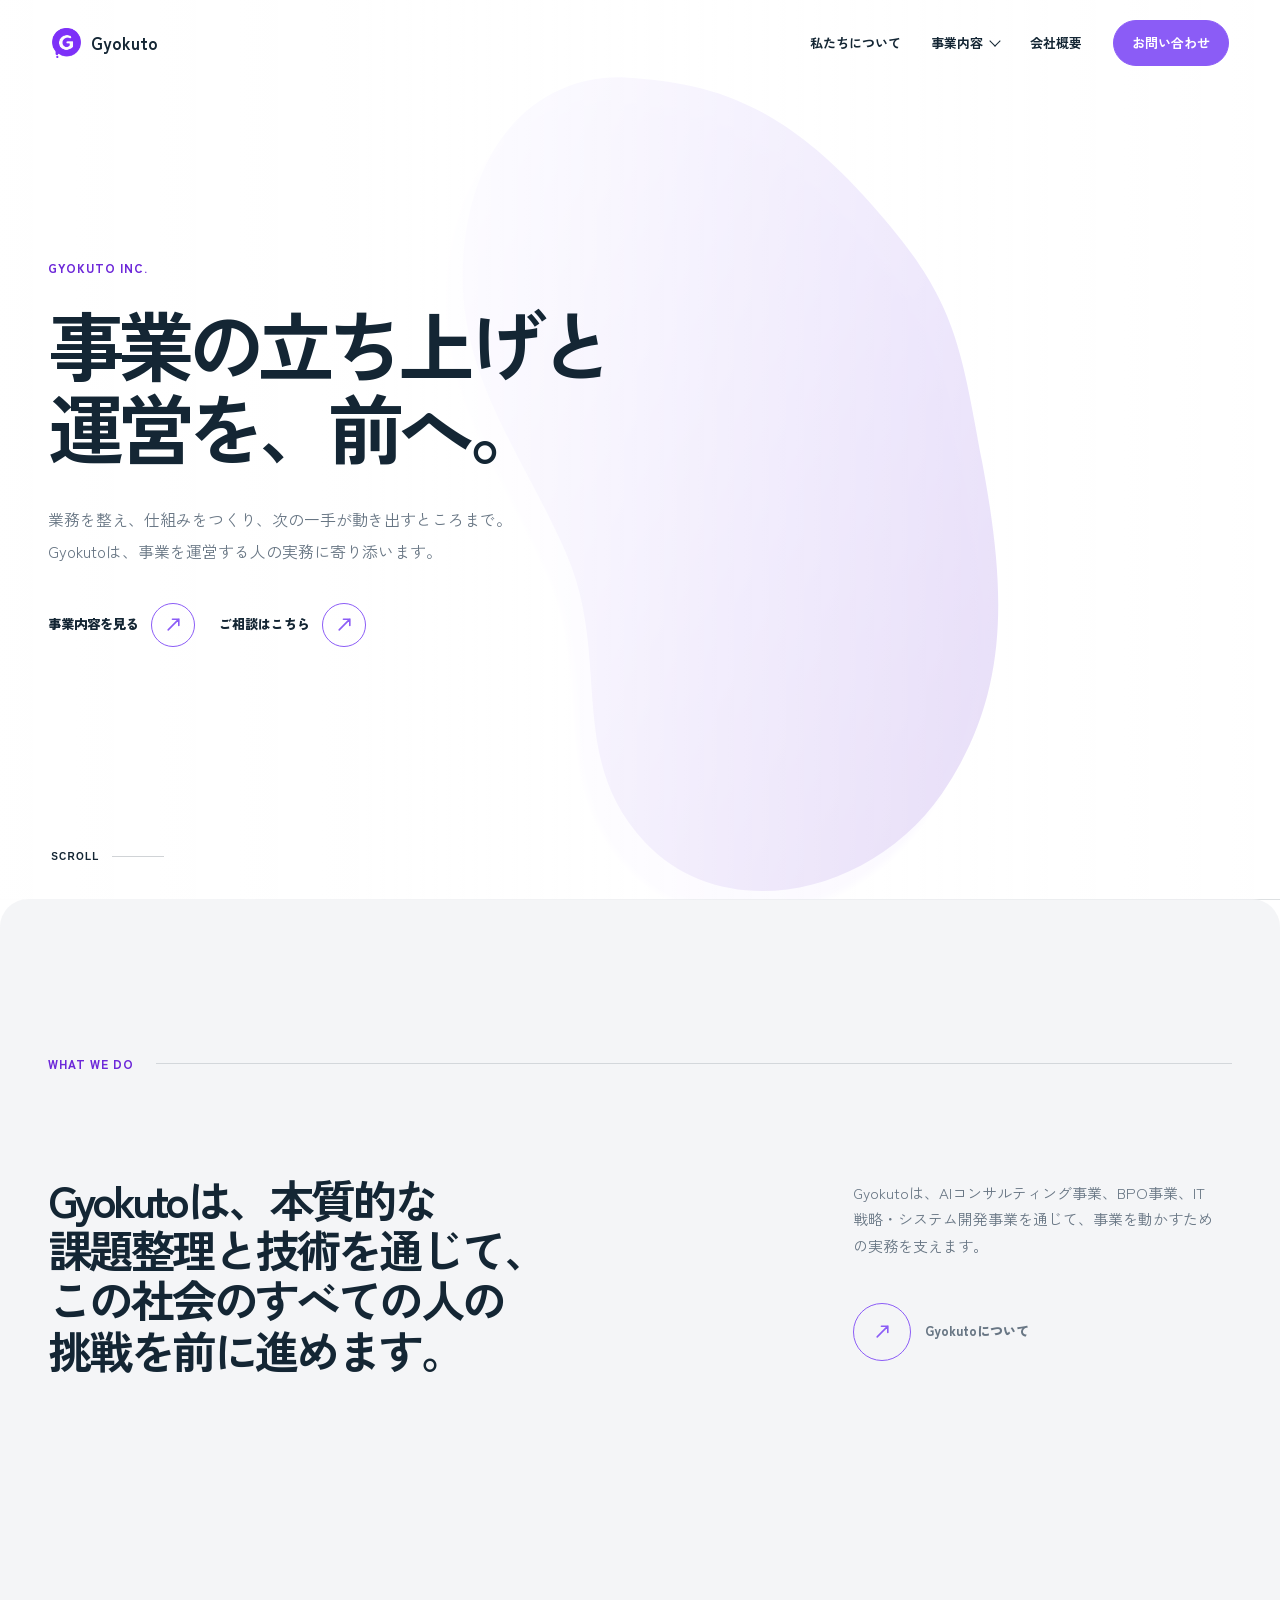
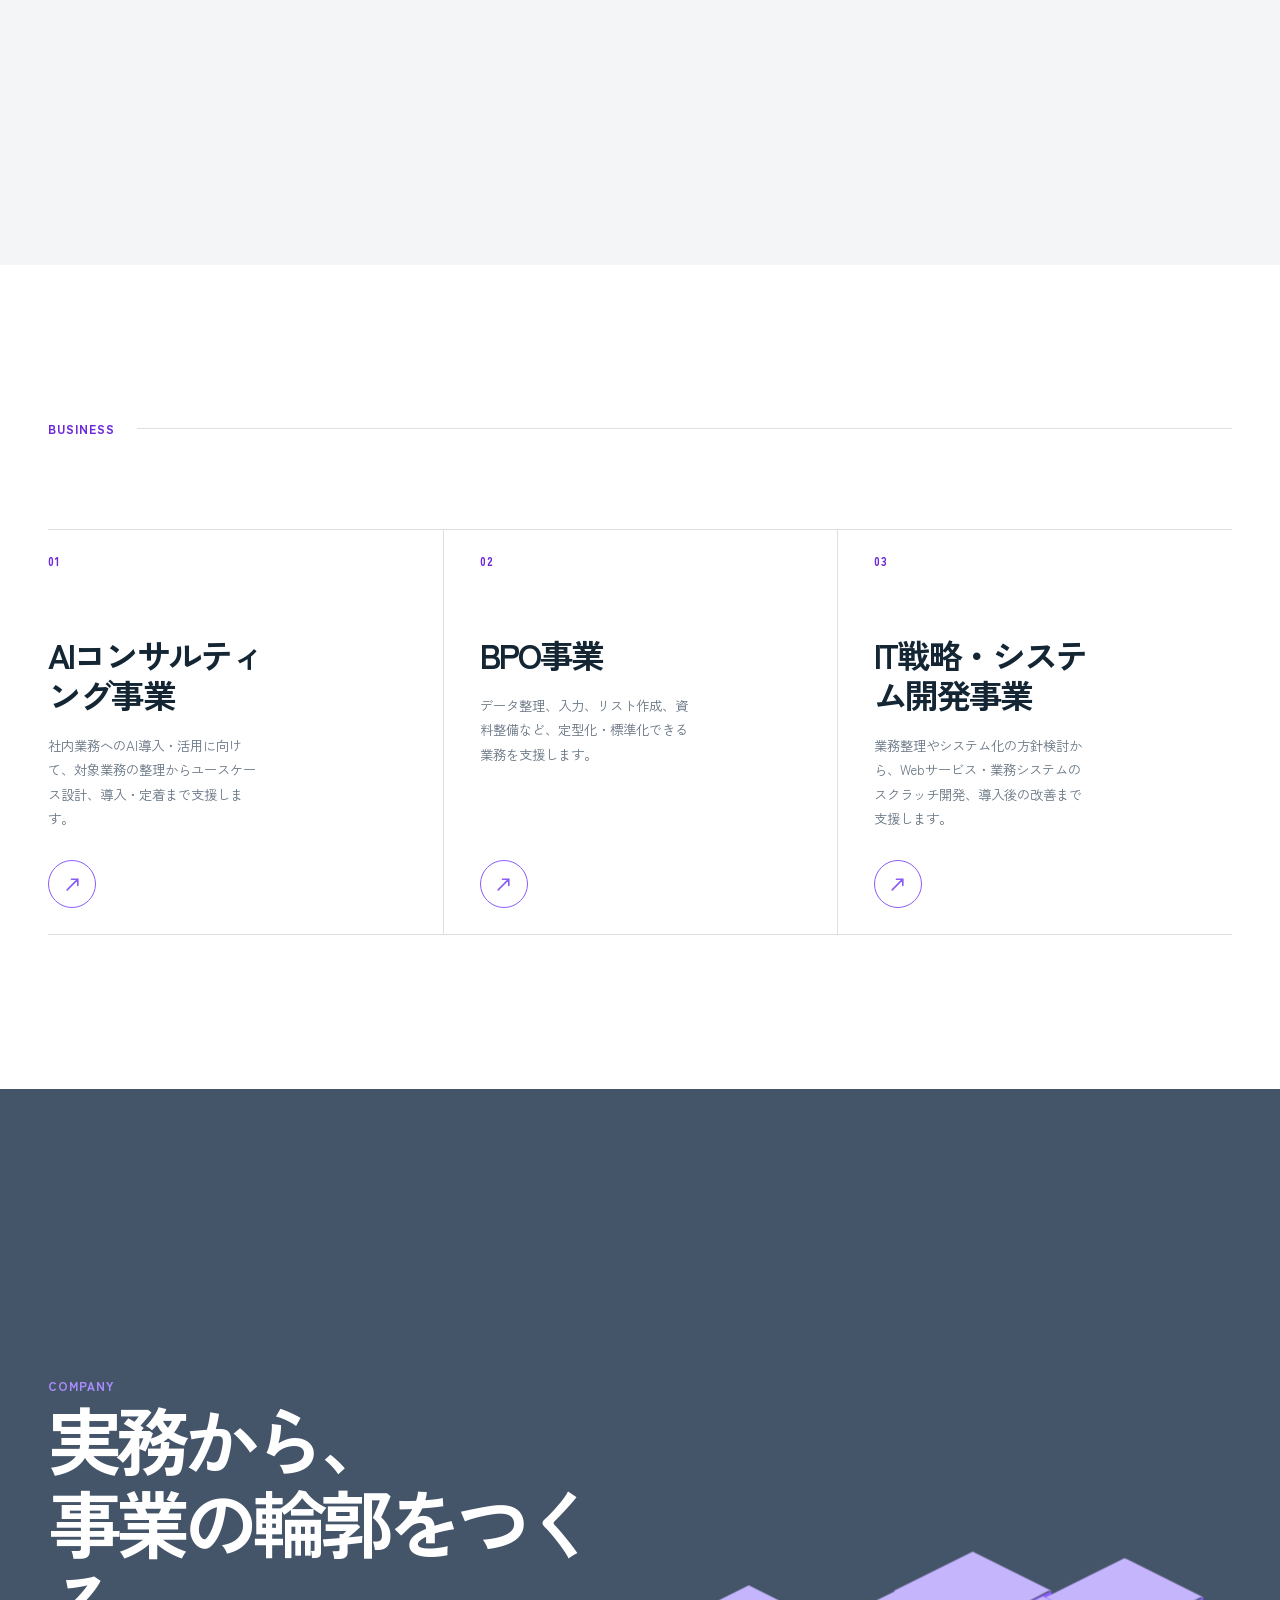
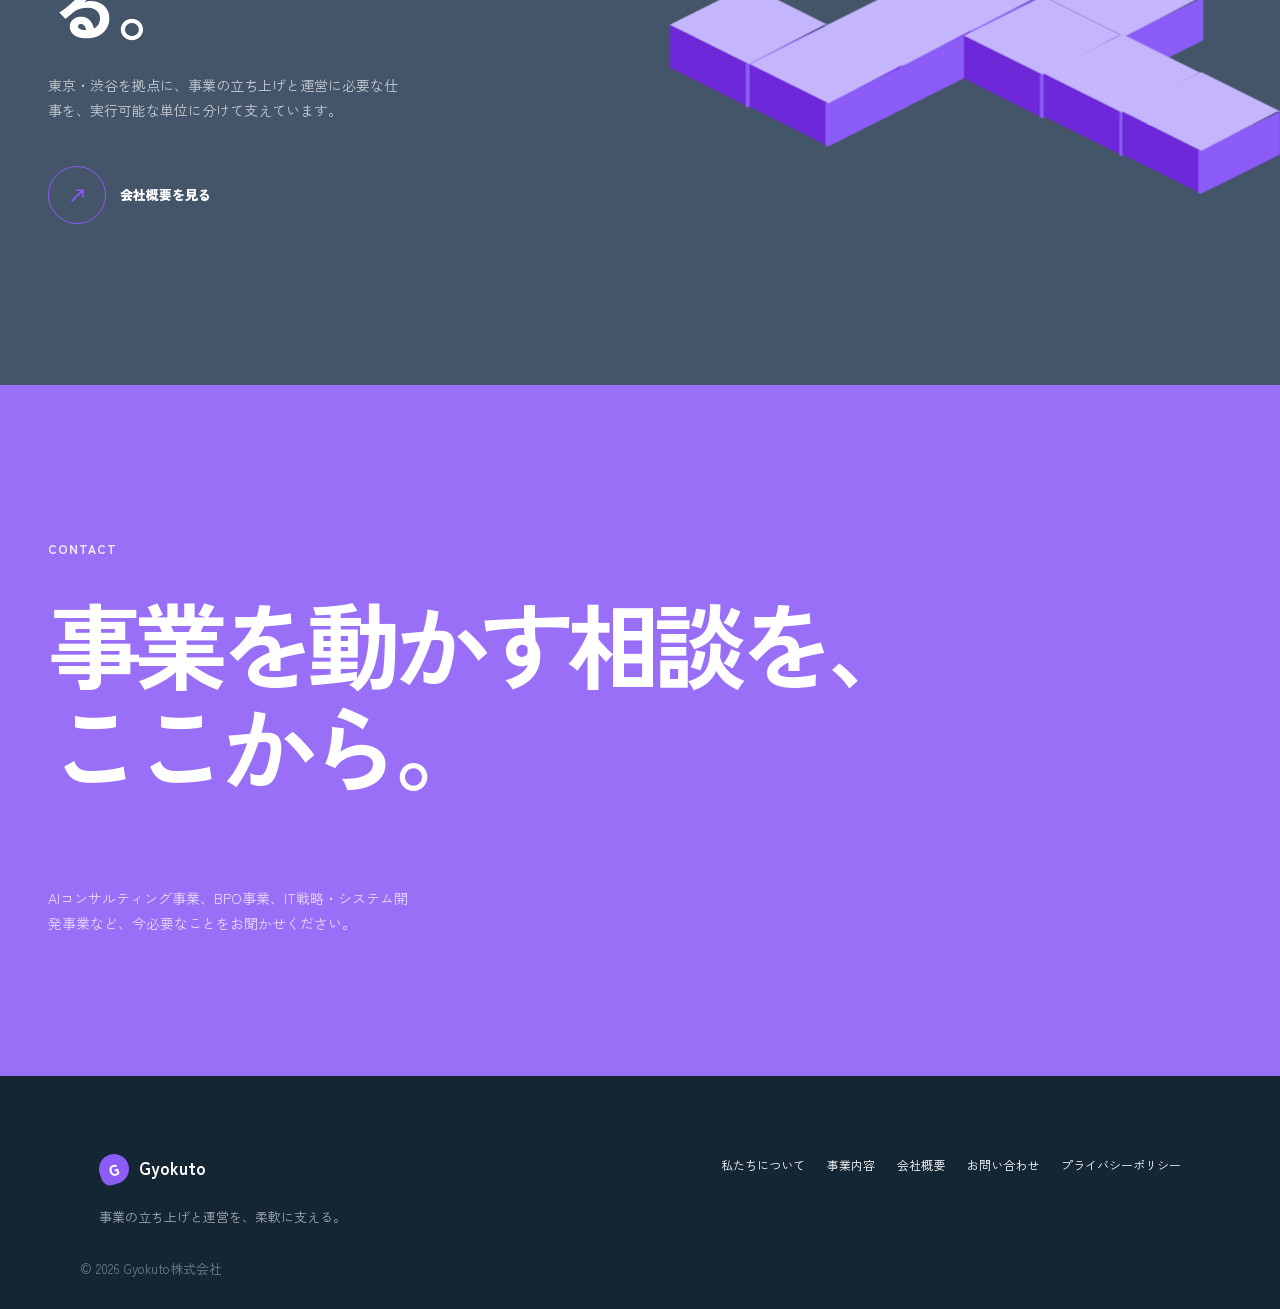
==== index.html @ f29799d6 "Remove redundant business overview link" ====
<!doctype html>
<html lang="ja">
<head>
  <meta charset="utf-8">
  <meta name="viewport" content="width=device-width, initial-scale=1">
  <title>Gyokuto株式会社 | 事業の立ち上げと運営を支える会社</title>
  <meta name="description" content="Gyokuto株式会社は、AIコンサルティング事業、BPO事業、IT戦略・システム開発事業を通じて、事業運営を支援する会社です。">
  <meta property="og:type" content="website">
  <meta property="og:title" content="Gyokuto株式会社">
  <meta property="og:description" content="AIコンサルティング事業、BPO事業、IT戦略・システム開発事業を行うGyokuto株式会社の公式サイトです。">
  <meta property="og:url" content="https://corp.gyokuto-inc.com/">
  <meta property="og:image" content="https://corp.gyokuto-inc.com/assets/hero-operations.png">
  <meta name="twitter:card" content="summary_large_image">
  <link rel="canonical" href="https://corp.gyokuto-inc.com/">
  <link rel="icon" type="image/svg+xml" href="assets/favicon.svg">
  <link rel="preconnect" href="https://fonts.googleapis.com">
  <link rel="preconnect" href="https://fonts.gstatic.com" crossorigin>
  <link href="https://fonts.googleapis.com/css2?family=Zen+Kaku+Gothic+New:wght@300;400;500;600;700&display=swap" rel="stylesheet">
  <link rel="stylesheet" href="styles.css?v=20260920-43">
  <script type="application/ld+json">
  {
    "@context": "https://schema.org",
    "@type": "Organization",
    "name": "Gyokuto株式会社",
    "url": "https://corp.gyokuto-inc.com/",
    "email": "customer-support@gyokuto-inc.com",
    "telephone": "+81-3-6821-9245",
    "address": {
      "@type": "PostalAddress",
      "postalCode": "150-0043",
      "addressRegion": "東京都",
      "addressLocality": "渋谷区",
      "streetAddress": "道玄坂1丁目10番8号 渋谷道玄坂東急ビル2F-C",
      "addressCountry": "JP"
    }
  }
  </script>
</head>
<body class="home-page">
  <div class="home-morph-background" data-morph-background aria-hidden="true">
    <svg class="home-morph-background-svg" viewBox="0 0 1400 770" preserveAspectRatio="none" focusable="false">
      <defs>
        <linearGradient id="home-morph-gradient" x1="0" y1="0" x2="1" y2="1">
          <stop offset="0%" stop-color="#c4b5fd"></stop>
          <stop offset="58%" stop-color="#8b5cf6"></stop>
          <stop offset="100%" stop-color="#6d28d9"></stop>
        </linearGradient>
        <filter id="home-morph-soften" x="-20%" y="-20%" width="140%" height="140%">
            <feGaussianBlur stdDeviation="3"></feGaussianBlur>
        </filter>
      </defs>
      <g class="home-morph-shapes" transform="translate(80 0) scale(1.05)">
        <path class="home-morph-shadow" d="M 262.9,252.2 C 210.1,338.2 212.6,487.6 288.8,553.9 C 372.2,626.5 511.2,517.8 620.3,536.3 C 750.6,558.4 860.3,723 987.3,686.5 C 1089,657.3 1168,534.7 1173,429.2 C 1178,313.7 1096,189.1 995.1,130.7 C 852.1,47.07 658.8,78.95 498.1,119.2 C 410.7,141.1 322.6,154.8 262.9,252.2 Z"></path>
        <path class="home-morph-shape" data-morph-path d="M 262.9,252.2 C 210.1,338.2 212.6,487.6 288.8,553.9 C 372.2,626.5 511.2,517.8 620.3,536.3 C 750.6,558.4 860.3,723 987.3,686.5 C 1089,657.3 1168,534.7 1173,429.2 C 1178,313.7 1096,189.1 995.1,130.7 C 852.1,47.07 658.8,78.95 498.1,119.2 C 410.7,141.1 322.6,154.8 262.9,252.2 Z"></path>
      </g>
    </svg>
  </div>
  <header class="site-header home-header">
    <a class="brand home-brand" href="index.html" aria-label="Gyokuto株式会社 トップページ">
      <img class="home-brand-image" src="assets/gyokuto-logo-mark.png" alt="">
      <span>Gyokuto</span>
    </a>
    <button class="nav-toggle home-nav-toggle" type="button" aria-label="メニューを開く" aria-expanded="false">メニュー</button>
    <nav class="site-nav home-nav" aria-label="主要ナビゲーション">
      <a href="#about">私たちについて</a>
      <div class="nav-business">
        <button class="nav-business-trigger" type="button" aria-expanded="false" aria-controls="business-subnav">
          <span>事業内容</span>
          <span class="nav-business-chevron" aria-hidden="true"></span>
        </button>
        <div class="nav-business-subnav" id="business-subnav">
          <a href="ai-it-consulting.html"><span>AIコンサルティング事業</span><span class="nav-business-arrow" aria-hidden="true">↗</span></a>
          <a href="bpo.html"><span>BPO事業</span><span class="nav-business-arrow" aria-hidden="true">↗</span></a>
          <a href="web-services.html"><span>IT戦略・システム開発事業</span><span class="nav-business-arrow" aria-hidden="true">↗</span></a>
        </div>
      </div>
      <a href="company.html">会社概要</a>
      <a class="nav-cta home-nav-cta" href="contact.html">お問い合わせ</a>
    </nav>
  </header>

  <main>
    <section class="home-hero" id="top" data-morph-state="0" aria-labelledby="home-hero-title">
      <div class="home-hero-inner home-container">
        <div class="home-hero-copy">
          <p class="home-kicker hero-reveal" style="--delay: 80ms">Gyokuto Inc.</p>
          <h1 id="home-hero-title" class="home-title">
            <span class="home-title-line hero-reveal" style="--delay: 180ms">事業の立ち上げと</span>
            <span class="home-title-line hero-reveal" style="--delay: 260ms">運営を、前へ。</span>
          </h1>
          <p class="home-hero-description hero-reveal" style="--delay: 420ms">業務を整え、仕組みをつくり、次の一手が動き出すところまで。Gyokutoは、事業を運営する人の実務に寄り添います。</p>
          <div class="home-hero-actions hero-reveal" style="--delay: 540ms">
            <a class="home-text-link home-text-link-light" href="#business">事業内容を見る <span class="arrow-button" aria-hidden="true"><svg class="icon-arrow icon-arrow-primary" viewBox="0 0 16 16" focusable="false"><path d="M3 13 13 3M7 3h6v6"></path></svg><svg class="icon-arrow icon-arrow-secondary" viewBox="0 0 16 16" focusable="false"><path d="M3 13 13 3M7 3h6v6"></path></svg></span></a>
            <a class="home-text-link home-text-link-muted" href="contact.html">ご相談はこちら <span class="arrow-button" aria-hidden="true"><svg class="icon-arrow icon-arrow-primary" viewBox="0 0 16 16" focusable="false"><path d="M3 13 13 3M7 3h6v6"></path></svg><svg class="icon-arrow icon-arrow-secondary" viewBox="0 0 16 16" focusable="false"><path d="M3 13 13 3M7 3h6v6"></path></svg></span></a>
          </div>
        </div>
      </div>
      <button class="home-scroll-cue" type="button" aria-label="What We Doまでスクロール" data-scroll-target="#about">
        <span>Scroll</span>
        <span class="home-scroll-cue-line" aria-hidden="true"></span>
      </button>
    </section>

    <section class="home-section home-about" id="about" data-morph-state="1" aria-labelledby="about-title">
      <div class="home-container">
        <div class="home-section-heading reveal-item">
          <p class="home-section-label">What We Do</p>
          <span class="home-section-rule" aria-hidden="true"></span>
        </div>
        <div class="home-about-grid">
          <h2 id="about-title" class="home-display home-display-large home-about-statement reveal-item" style="--delay: 80ms">Gyokutoは、本質的な<br>課題整理と技術を通じて、<br>この社会のすべての人の<br>挑戦を前に進めます。</h2>
          <div class="home-about-copy reveal-item" style="--delay: 160ms">
            <p>Gyokutoは、AIコンサルティング事業、BPO事業、IT戦略・システム開発事業を通じて、事業を動かすための実務を支えます。</p>
            <a class="home-circle-link" href="company.html" aria-label="Gyokutoについて詳しく見る">
              <span class="home-circle-arrow arrow-button" aria-hidden="true"><svg class="icon-arrow icon-arrow-primary" viewBox="0 0 16 16" focusable="false"><path d="M3 13 13 3M7 3h6v6"></path></svg><svg class="icon-arrow icon-arrow-secondary" viewBox="0 0 16 16" focusable="false"><path d="M3 13 13 3M7 3h6v6"></path></svg></span>
              <span>Gyokutoについて</span>
            </a>
          </div>
        </div>
        <div class="home-about-cube home-pink-cube reveal-item" data-pink-cube aria-hidden="true" style="--delay: 240ms">
          <svg viewBox="54 40 156 166" focusable="false">
            <defs>
              <g id="home-pink-cube-unit" class="home-cube-unit">
                <rect width="21" height="24" fill="var(--cube-light)" stroke="var(--cube-stroke)" transform="skewY(30)"></rect>
                <rect width="21" height="24" fill="var(--cube-dark)" stroke="var(--cube-stroke)" transform="skewY(-30) translate(21 24.3)"></rect>
                <rect width="21" height="21" fill="var(--cube-main)" stroke="var(--cube-stroke)" transform="scale(1.41,.81) rotate(45) translate(0 -21)"></rect>
              </g>
            </defs>
            <line class="home-cube-guide" x1="80" x2="100" y1="150" y2="150"></line>
            <line class="home-cube-guide" x1="186" x2="204" y1="90" y2="90"></line>
            <line class="home-cube-guide" x1="115" x2="115" y1="75" y2="85"></line>
            <use href="#home-pink-cube-unit" x="121" y="112"></use>
            <use href="#home-pink-cube-unit" x="100" y="124"></use>
            <use href="#home-pink-cube-unit" x="142" y="124"></use>
            <use href="#home-pink-cube-unit" x="121" y="136"></use>
            <use class="home-cube-left" href="#home-pink-cube-unit" x="79" y="136"></use>
            <use class="home-cube-right" href="#home-pink-cube-unit" x="163" y="136"></use>
            <use href="#home-pink-cube-unit" x="142" y="148"></use>
            <use href="#home-pink-cube-unit" x="100" y="148"></use>
            <use href="#home-pink-cube-unit" x="121" y="160"></use>
            <use href="#home-pink-cube-unit" x="121" y="88"></use>
            <use href="#home-pink-cube-unit" x="100" y="100"></use>
            <use href="#home-pink-cube-unit" x="142" y="100"></use>
            <use href="#home-pink-cube-unit" x="121" y="112"></use>
            <use href="#home-pink-cube-unit" x="79" y="112"></use>
            <use class="home-cube-right" href="#home-pink-cube-unit" x="163" y="112"></use>
            <use href="#home-pink-cube-unit" x="142" y="124"></use>
            <use href="#home-pink-cube-unit" x="100" y="124"></use>
            <use href="#home-pink-cube-unit" x="121" y="136"></use>
            <use href="#home-pink-cube-unit" x="121" y="64"></use>
            <use class="home-cube-left" href="#home-pink-cube-unit" x="100" y="76"></use>
            <use href="#home-pink-cube-unit" x="142" y="76"></use>
            <use href="#home-pink-cube-unit" x="121" y="88"></use>
            <use href="#home-pink-cube-unit" x="79" y="88"></use>
            <use class="home-cube-right" href="#home-pink-cube-unit" x="163" y="88"></use>
            <use href="#home-pink-cube-unit" x="142" y="100"></use>
            <use href="#home-pink-cube-unit" x="100" y="100"></use>
            <use href="#home-pink-cube-unit" x="121" y="112"></use>
          </svg>
        </div>
      </div>
    </section>

    <section class="home-section home-business" id="business" data-morph-state="2" aria-label="Business">
      <div class="home-container">
        <div class="home-section-heading reveal-item">
          <p class="home-section-label">Business</p>
          <span class="home-section-rule" aria-hidden="true"></span>
        </div>
        <div class="home-business-list">
          <a class="home-business-card reveal-item" style="--delay: 220ms" href="ai-it-consulting.html">
            <span class="home-business-card-index">01</span>
            <span class="home-business-card-content">
              <strong>AIコンサルティング事業</strong>
              <span class="home-business-card-description">社内業務へのAI導入・活用に向けて、対象業務の整理からユースケース設計、導入・定着まで支援します。</span>
            </span>
            <span class="home-business-card-arrow arrow-button" aria-hidden="true"><svg class="icon-arrow icon-arrow-primary" viewBox="0 0 16 16" focusable="false"><path d="M3 13 13 3M7 3h6v6"></path></svg><svg class="icon-arrow icon-arrow-secondary" viewBox="0 0 16 16" focusable="false"><path d="M3 13 13 3M7 3h6v6"></path></svg></span>
          </a>
          <a class="home-business-card reveal-item" style="--delay: 300ms" href="bpo.html">
            <span class="home-business-card-index">02</span>
            <span class="home-business-card-content">
              <strong>BPO事業</strong>
              <span class="home-business-card-description">データ整理、入力、リスト作成、資料整備など、定型化・標準化できる業務を支援します。</span>
            </span>
            <span class="home-business-card-arrow arrow-button" aria-hidden="true"><svg class="icon-arrow icon-arrow-primary" viewBox="0 0 16 16" focusable="false"><path d="M3 13 13 3M7 3h6v6"></path></svg><svg class="icon-arrow icon-arrow-secondary" viewBox="0 0 16 16" focusable="false"><path d="M3 13 13 3M7 3h6v6"></path></svg></span>
          </a>
          <a class="home-business-card reveal-item" style="--delay: 380ms" href="web-services.html">
            <span class="home-business-card-index">03</span>
            <span class="home-business-card-content">
              <strong>IT戦略・システム開発事業</strong>
              <span class="home-business-card-description">業務整理やシステム化の方針検討から、Webサービス・業務システムのスクラッチ開発、導入後の改善まで支援します。</span>
            </span>
            <span class="home-business-card-arrow arrow-button" aria-hidden="true"><svg class="icon-arrow icon-arrow-primary" viewBox="0 0 16 16" focusable="false"><path d="M3 13 13 3M7 3h6v6"></path></svg><svg class="icon-arrow icon-arrow-secondary" viewBox="0 0 16 16" focusable="false"><path d="M3 13 13 3M7 3h6v6"></path></svg></span>
          </a>
        </div>
      </div>
    </section>

    <section class="home-section home-information" id="information" data-morph-state="3" aria-labelledby="information-title">
      <div class="home-container home-information-grid">
        <div class="home-information-company reveal-item">
          <p class="home-section-label">Company</p>
          <h2 id="information-title" class="home-display">実務から、<br>事業の輪郭をつくる。</h2>
          <p>東京・渋谷を拠点に、事業の立ち上げと運営に必要な仕事を、実行可能な単位に分けて支えています。</p>
          <a class="home-circle-link home-circle-link-dark" href="company.html" aria-label="会社概要を見る">
            <span class="home-circle-arrow arrow-button" aria-hidden="true"><svg class="icon-arrow icon-arrow-primary" viewBox="0 0 16 16" focusable="false"><path d="M3 13 13 3M7 3h6v6"></path></svg><svg class="icon-arrow icon-arrow-secondary" viewBox="0 0 16 16" focusable="false"><path d="M3 13 13 3M7 3h6v6"></path></svg></span>
            <span>会社概要を見る</span>
          </a>
        </div>
        <div class="home-company-animation reveal-item" style="--delay: 140ms" aria-hidden="true">
          <svg class="home-company-block-animation" viewBox="220 80 260 140" role="presentation" focusable="false">
            <defs>
              <g id="home-company-block">
                <path class="home-company-block-left" style="fill:#6d28d9" d="M0.112,26.271l25.032,12.485V25.164L0.112,12.68V26.271z"></path>
                <path class="home-company-block-right" style="fill:#8b5cf6" d="M25.144,38.756l25.033-12.482H50.12V12.708L24.144,25.164V38.756z"></path>
                <path class="home-company-block-top" style="fill:#c4b5fd" d="M50.12,12.708l0.056-0.026L25.144,0.223L0.112,12.68l25.031,12.484L49.12,12.718z"></path>
              </g>
            </defs>
            <rect width="100%" height="100%" fill="transparent"></rect>
            <g class="home-company-block-field">
              <use href="#home-company-block" transform="translate(307.5 105.75)">
                <animate attributeName="y" begin="mouseover" restart="whenNotActive" dur="2s" calcMode="spline"
                  keySplines="0 .85 .5065 1; .5115 0 1 .2585; 0 .325 .2522 1; .5065 0 1 .5324; 0 0 .46 1; 0 0 .58 1; 0 0 .68 1; 0 0 .77 1; 0 0 .88 1; 0 0 .99 1; 0 0 .998 1; 0 0 1 1"
                  values="0; -40; 0; 14; 0; -6; 0; 4; 0; -2.5; 0; 1; 0"
                  keyTimes="0; 0.4264; 0.6137; 0.6254; 0.6733; 0.74332; 0.7759; 0.8252; 0.8694; 0.9220; 0.9677; 0.9755; 1" />
              </use>
              <use href="#home-company-block" transform="translate(355.65 107.8)">
                <animate attributeName="y" begin="mouseover" restart="whenNotActive" dur="2s" calcMode="spline"
                  keySplines="0 .85 .5065 1; .5115 0 1 .2585; 0 .325 .2522 1; .5065 0 1 .5324; 0 0 .46 1; 0 0 .58 1; 0 0 .68 1; 0 0 .77 1; 0 0 .88 1; 0 0 .99 1; 0 0 .998 1; 0 0 1 1"
                  values="0; -40; 0; 14; 0; -6; 0; 4; 0; -2.5; 0; 1; 0"
                  keyTimes="0; 0.4264; 0.6137; 0.6254; 0.6733; 0.74332; 0.7759; 0.8252; 0.8694; 0.9220; 0.9677; 0.9755; 1" />
              </use>
              <use href="#home-company-block" transform="translate(285.5 117)">
                <animate attributeName="y" begin="mouseover" restart="whenNotActive" dur="2s" calcMode="spline"
                  keySplines="0 .85 .5065 1; .5115 0 1 .2585; 0 .325 .2522 1; .5065 0 1 .5324; 0 0 .46 1; 0 0 .58 1; 0 0 .68 1; 0 0 .77 1; 0 0 .88 1; 0 0 .99 1; 0 0 .998 1; 0 0 1 1"
                  values="0; -40; 0; 14; 0; -6; 0; 4; 0; -2.5; 0; 1; 0"
                  keyTimes="0; 0.4264; 0.6137; 0.6254; 0.6733; 0.74332; 0.7759; 0.8252; 0.8694; 0.9220; 0.9677; 0.9755; 1" />
              </use>
              <use href="#home-company-block" transform="translate(236.5 116.5)">
                <animate attributeName="y" begin="mouseover" restart="whenNotActive" dur="2s" calcMode="spline"
                  keySplines="0 .85 .5065 1; .5115 0 1 .2585; 0 .325 .2522 1; .5065 0 1 .5324; 0 0 .46 1; 0 0 .58 1; 0 0 .68 1; 0 0 .77 1; 0 0 .88 1; 0 0 .99 1; 0 0 .998 1; 0 0 1 1"
                  values="0; -40; 0; 14; 0; -6; 0; 4; 0; -2.5; 0; 1; 0"
                  keyTimes="0; 0.4264; 0.6137; 0.6254; 0.6733; 0.74332; 0.7759; 0.8252; 0.8694; 0.9220; 0.9677; 0.9755; 1" />
              </use>
              <use href="#home-company-block" transform="translate(329.8 119.95)">
                <animate attributeName="y" begin="mouseover" restart="whenNotActive" dur="2s" calcMode="spline"
                  keySplines="0 .85 .5065 1; .5115 0 1 .2585; 0 .325 .2522 1; .5065 0 1 .5324; 0 0 .46 1; 0 0 .58 1; 0 0 .68 1; 0 0 .77 1; 0 0 .88 1; 0 0 .99 1; 0 0 .998 1; 0 0 1 1"
                  values="0; -40; 0; 14; 0; -6; 0; 4; 0; -2.5; 0; 1; 0"
                  keyTimes="0; 0.4264; 0.6137; 0.6254; 0.6733; 0.74332; 0.7759; 0.8252; 0.8694; 0.9220; 0.9677; 0.9755; 1" />
              </use>
              <use href="#home-company-block" transform="translate(261.8 128.95)">
                <animate attributeName="y" begin="mouseover" restart="whenNotActive" dur="2s" calcMode="spline"
                  keySplines="0 .85 .5065 1; .5115 0 1 .2585; 0 .325 .2522 1; .5065 0 1 .5324; 0 0 .46 1; 0 0 .58 1; 0 0 .68 1; 0 0 .77 1; 0 0 .88 1; 0 0 .99 1; 0 0 .998 1; 0 0 1 1"
                  values="0; -40; 0; 14; 0; -6; 0; 4; 0; -2.5; 0; 1; 0"
                  keyTimes="0; 0.4264; 0.6137; 0.6254; 0.6733; 0.74332; 0.7759; 0.8252; 0.8694; 0.9220; 0.9677; 0.9755; 1" />
              </use>
              <use href="#home-company-block" transform="translate(355 131.95)">
                <animate attributeName="y" begin="mouseover" restart="whenNotActive" dur="2s" calcMode="spline"
                  keySplines="0 .85 .5065 1; .5115 0 1 .2585; 0 .325 .2522 1; .5065 0 1 .5324; 0 0 .46 1; 0 0 .58 1; 0 0 .68 1; 0 0 .77 1; 0 0 .88 1; 0 0 .99 1; 0 0 .998 1; 0 0 1 1"
                  values="0; -40; 0; 14; 0; -6; 0; 4; 0; -2.5; 0; 1; 0"
                  keyTimes="0; 0.4264; 0.6137; 0.6254; 0.6733; 0.74332; 0.7759; 0.8252; 0.8694; 0.9220; 0.9677; 0.9755; 1" />
              </use>
              <use href="#home-company-block" transform="translate(380 144)">
                <animate attributeName="y" begin="mouseover" restart="whenNotActive" dur="2s" calcMode="spline"
                  keySplines="0 .85 .5065 1; .5115 0 1 .2585; 0 .325 .2522 1; .5065 0 1 .5324; 0 0 .46 1; 0 0 .58 1; 0 0 .68 1; 0 0 .77 1; 0 0 .88 1; 0 0 .99 1; 0 0 .998 1; 0 0 1 1"
                  values="0; -40; 0; 14; 0; -6; 0; 4; 0; -2.5; 0; 1; 0"
                  keyTimes="0; 0.4264; 0.6137; 0.6254; 0.6733; 0.74332; 0.7759; 0.8252; 0.8694; 0.9220; 0.9677; 0.9755; 1" />
              </use>
            </g>
          </svg>
        </div>
      </div>
    </section>

    <section class="home-contact" id="contact" data-morph-state="4" aria-labelledby="contact-title">
      <div class="home-container home-contact-inner">
        <p class="home-section-label home-section-label-light reveal-item">Contact</p>
        <h2 id="contact-title" class="home-contact-title reveal-item" style="--delay: 100ms">事業を動かす相談を、<br>ここから。</h2>
        <div class="home-contact-bottom reveal-item" style="--delay: 220ms">
          <p>AIコンサルティング事業、BPO事業、IT戦略・システム開発事業など、今必要なことをお聞かせください。</p>
        </div>
      </div>
    </section>
  </main>

  <footer class="site-footer home-footer">
    <div class="home-container home-footer-inner">
      <div>
        <a class="brand home-footer-brand" href="index.html"><span class="home-brand-mark" aria-hidden="true">G</span><span>Gyokuto</span></a>
        <p>事業の立ち上げと運営を、柔軟に支える。</p>
      </div>
      <nav class="footer-nav home-footer-nav" aria-label="フッターナビゲーション">
        <a href="#about">私たちについて</a>
        <a href="#business">事業内容</a>
        <a href="company.html">会社概要</a>
        <a href="contact.html">お問い合わせ</a>
        <a href="privacy.html">プライバシーポリシー</a>
      </nav>
    </div>
    <p class="copyright home-copyright">&copy; 2026 Gyokuto株式会社</p>
  </footer>
  <script src="script.js?v=20260920-13"></script>
</body>
</html>
---- styles.css ----
:root {
  --navy: #24133f;
  --navy-2: #40216f;
  --purple: #8b5cf6;
  --purple-deep: #6d28d9;
  --lavender: #c4b5fd;
  --lavender-soft: #f7f3ff;
  --ink: #17202a;
  --muted: #637083;
  --line: #e1dce9;
  --soft: #f7f4fb;
  --white: #ffffff;
  --shadow: 0 18px 42px rgba(36, 19, 63, 0.12);
  --reveal-distance: 18px;
  --reveal-duration: 700ms;
}

* {
  box-sizing: border-box;
}

html {
  scroll-behavior: smooth;
}

body {
  margin: 0;
  color: var(--ink);
  font-family: "Zen Kaku Gothic New", "Noto Sans JP", "Hiragino Sans", "Yu Gothic UI", "Yu Gothic", Meiryo, sans-serif;
  font-weight: 400;
  line-height: 1.75;
  background: var(--white);
  letter-spacing: 0;
}

html.has-reveal .reveal-item {
  opacity: 0;
  transform: translate3d(0, var(--reveal-distance), 0);
  transition:
    opacity var(--reveal-duration) cubic-bezier(0.22, 1, 0.36, 1),
    transform var(--reveal-duration) cubic-bezier(0.22, 1, 0.36, 1);
  will-change: opacity, transform;
}

html.has-reveal .reveal-item.is-visible {
  opacity: 1;
  transform: none;
  transition-delay: var(--reveal-delay, 0ms);
  will-change: auto;
}

@media (prefers-reduced-motion: reduce) {
  html {
    scroll-behavior: auto;
  }

  html.has-reveal .reveal-item,
  html.has-reveal .reveal-item.is-visible {
    opacity: 1;
    transform: none;
    transition: none;
    transition-delay: 0ms;
    will-change: auto;
  }

}

/* --------------------------------------------------------------------------
   Gyokuto homepage — editorial motion system
   -------------------------------------------------------------------------- */

body.home-page {
  --home-ink: #142634;
  --home-muted: #687684;
  --home-line: rgba(20, 38, 52, 0.14);
  --home-soft: #f0f2f5;
  --home-violet: #8b5cf6;
  --home-violet-dark: #6d28d9;
  --home-violet-soft: #c4b5fd;
  --home-night: #263851;
  --home-ease: cubic-bezier(0.22, 1, 0.36, 1);
  --home-display: clamp(38px, 5.8vw, 84px);
  color: var(--home-ink);
  background: #fff;
  font-family: "Zen Kaku Gothic New", "Noto Sans JP", "Hiragino Sans", "Yu Gothic UI", "Yu Gothic", Meiryo, sans-serif;
  font-weight: 400;
  line-height: 1.75;
  overflow-x: hidden;
}

body.home-page a {
  color: inherit;
}

.home-container {
  width: min(1280px, calc(100% - 96px));
  margin-inline: auto;
}

.home-header {
  position: fixed;
  inset: 0 0 auto;
  z-index: 50;
  min-height: 86px;
  padding: 18px clamp(24px, 4vw, 64px);
  border: 0;
  background: transparent;
  box-shadow: none;
  transition: background 500ms var(--home-ease), box-shadow 500ms var(--home-ease), backdrop-filter 500ms var(--home-ease);
}

.home-header.is-scrolled {
  background: rgba(255, 255, 255, 0.82);
  box-shadow: 0 8px 40px rgba(20, 38, 52, 0.08);
  backdrop-filter: blur(18px);
}

.home-brand,
.home-footer-brand {
  gap: 10px;
  color: var(--home-ink);
  font-size: 17px;
  letter-spacing: -0.02em;
}

.home-brand-mark {
  display: inline-grid;
  place-items: center;
  width: 30px;
  height: 30px;
  color: #fff;
  background: var(--home-violet);
  border-radius: 50% 50% 50% 9px;
  font-size: 15px;
  font-weight: 800;
  line-height: 1;
  transform: rotate(-18deg);
}

.home-brand-image {
  display: block;
  width: 30px;
  height: 30px;
  object-fit: contain;
  flex: 0 0 auto;
}

.home-brand-mark + span {
  transform: translateY(-1px);
}

.home-nav {
  gap: clamp(20px, 2.4vw, 42px);
  color: var(--home-ink);
  font-size: 13px;
  font-weight: 700;
}

.home-nav a {
  position: relative;
  padding: 8px 0;
  transition: color 250ms ease, opacity 250ms ease;
}

.home-nav a:not(.home-nav-cta)::after {
  position: absolute;
  right: 0;
  bottom: 1px;
  left: 0;
  height: 1px;
  content: "";
  background: currentColor;
  transform: scaleX(0);
  transform-origin: right center;
  transition: transform 400ms var(--home-ease);
}

.home-nav a:not(.home-nav-cta):hover::after,
.home-nav a:not(.home-nav-cta):focus-visible::after {
  transform: scaleX(1);
  transform-origin: left center;
}

.home-nav-cta {
  padding: 11px 18px;
  border: 1px solid rgba(139, 92, 246, 0.42);
  border-radius: 999px;
  color: #fff !important;
  background: var(--home-violet);
  transition: color 300ms ease, background 300ms ease, transform 300ms var(--home-ease);
}

.home-nav-cta:hover,
.home-nav-cta:focus-visible {
  color: #fff !important;
  border-color: var(--home-violet-dark);
  background: var(--home-violet-dark);
  transform: translateY(-2px);
}

.home-nav-toggle {
  display: none;
  min-width: 86px;
  padding: 9px 14px;
  border: 1px solid rgba(20, 38, 52, 0.18);
  border-radius: 999px;
  color: var(--home-ink);
  background: rgba(255, 255, 255, 0.9);
  font-size: 12px;
  font-weight: 800;
}

.home-hero {
  position: relative;
  min-height: max(700px, 100svh);
  display: flex;
  align-items: center;
  overflow: hidden;
  background: rgba(255, 255, 255, 0.78);
}

.home-morph-background {
  position: fixed;
  inset: 0;
  z-index: 0;
  overflow: hidden;
  pointer-events: none;
  opacity: 0;
  transition: opacity 900ms var(--home-ease);
}

.home-morph-background.is-ready {
  opacity: 1;
}

.home-morph-background-svg {
  position: absolute;
  inset: 0;
  width: 100%;
  min-width: 0;
  height: 100%;
  overflow: visible;
}

.home-morph-shape,
.home-morph-shadow {
  transform-box: fill-box;
  transform-origin: 50% 50%;
}

.home-morph-shape {
  fill: url("#home-morph-gradient");
  opacity: 0.82;
  filter: saturate(0.9);
}

.home-morph-shadow {
  fill: #8b5cf6;
  opacity: 0.2;
  filter: url("#home-morph-soften");
  transform: translate(-18px, 20px);
}

.home-hero::before {
  position: absolute;
  inset: 0;
  z-index: 1;
  content: "";
  pointer-events: none;
  background: linear-gradient(90deg, rgba(255, 255, 255, 0.98) 0%, rgba(255, 255, 255, 0.9) 28%, rgba(255, 255, 255, 0.42) 56%, rgba(255, 255, 255, 0.08) 82%, rgba(255, 255, 255, 0) 100%);
}

.home-hero::after {
  position: absolute;
  right: 0;
  bottom: 0;
  left: 0;
  height: 1px;
  content: "";
  background: var(--home-line);
}

.home-hero-inner {
  position: relative;
  z-index: 2;
  padding: 164px 0 160px;
}

.home-hero-copy {
  width: min(650px, 60vw);
}

.home-kicker,
.home-section-label {
  margin: 0;
  color: var(--home-violet-dark);
  font-size: 12px;
  font-weight: 800;
  letter-spacing: 0.08em;
  text-transform: uppercase;
}

.home-title {
  margin: 24px 0 0;
  color: var(--home-ink);
  font-size: clamp(48px, 6vw, 88px);
  font-weight: 700;
  letter-spacing: -0.09em;
  line-height: 1.07;
}

.home-title-line {
  display: block;
  white-space: nowrap;
}

.home-hero-description {
  max-width: 510px;
  margin: 36px 0 0;
  color: var(--home-muted);
  font-size: clamp(15px, 1.25vw, 18px);
  line-height: 2;
}

.home-hero-actions {
  display: flex;
  flex-wrap: wrap;
  gap: 24px;
  margin-top: 36px;
}

.home-text-link {
  display: inline-flex;
  align-items: center;
  gap: 12px;
  text-decoration: none;
  font-size: 13px;
  font-weight: 800;
}

.home-text-link .arrow-button {
  display: inline-grid;
  width: 44px;
  height: 44px;
  flex: 0 0 44px;
}

.arrow-button {
  --arrow-fill: var(--home-violet, var(--purple));
  position: relative;
  display: inline-grid;
  place-items: center;
  overflow: hidden;
  border: 1px solid currentColor;
  border-radius: 50%;
  color: var(--arrow-fill);
  background: transparent;
  isolation: isolate;
  perspective: 80px;
  transform-style: preserve-3d;
  transition: transform 450ms var(--home-ease), border-color 300ms ease, color 300ms ease;
}

.arrow-button::before {
  position: absolute;
  inset: 0;
  z-index: 0;
  display: block;
  content: "";
  border-radius: inherit;
  background: var(--arrow-fill);
  transform: scale(0);
  transform-origin: center;
  transition: transform 500ms cubic-bezier(0.17, 0.13, 0.28, 1);
}

.arrow-button .icon-arrow {
  position: absolute;
  inset: 0;
  z-index: 1;
  display: block;
  width: 17px;
  height: 17px;
  margin: auto;
  overflow: visible;
  fill: none;
  stroke: currentColor;
  stroke-width: 1.5;
  stroke-linecap: round;
  stroke-linejoin: round;
  backface-visibility: hidden;
  transform-origin: 50% 0%;
  transition: transform 400ms 100ms var(--home-ease), color 200ms ease;
}

.arrow-button .icon-arrow-secondary {
  transform: translate3d(0, 105%, 0) rotateX(-90deg);
}

.arrow-button:hover,
.home-text-link:focus-visible .arrow-button,
.home-circle-link:focus-visible .arrow-button,
.home-business-card:focus-visible .arrow-button {
  border-color: var(--arrow-fill);
  color: #fff;
}

.arrow-button:hover::before,
.home-text-link:focus-visible .arrow-button::before,
.home-circle-link:focus-visible .arrow-button::before,
.home-business-card:focus-visible .arrow-button::before {
  transform: scale(1);
}

.arrow-button:hover .icon-arrow-primary,
.home-text-link:focus-visible .arrow-button .icon-arrow-primary,
.home-circle-link:focus-visible .arrow-button .icon-arrow-primary,
.home-business-card:focus-visible .arrow-button .icon-arrow-primary {
  transform: translate3d(0, 0, -24px) rotateX(90deg);
}

.arrow-button:hover .icon-arrow-secondary,
.home-text-link:focus-visible .arrow-button .icon-arrow-secondary,
.home-circle-link:focus-visible .arrow-button .icon-arrow-secondary,
.home-business-card:focus-visible .arrow-button .icon-arrow-secondary {
  color: #fff;
  transform: translate3d(0, 0, 0) rotateX(0deg);
  transition-delay: 100ms;
}

.home-text-link:hover .arrow-button,
.home-text-link:focus-visible .arrow-button,
.home-text-link:focus-visible .arrow-button {
  transform: translate(4px, -4px);
}

.home-text-link-light {
  color: var(--home-violet-dark);
}

.home-text-link-muted {
  color: var(--home-muted);
}

html.has-js .home-page .hero-reveal {
  opacity: 0;
  transform: translateY(22px);
  transition: opacity 800ms var(--home-ease), transform 800ms var(--home-ease);
}

html.has-js .home-page .home-hero.is-visible .hero-reveal {
  opacity: 1;
  transform: none;
  transition-delay: var(--delay, 0ms);
}

html.has-js .home-page .home-reveal-scene:not(.is-visible) use {
  opacity: 0;
  transform: translate3d(28px, 18px, 0) scale(0.9);
}

.home-scroll-cue {
  position: absolute;
  bottom: 38px;
  left: clamp(24px, 4vw, 64px);
  z-index: 3;
  display: inline-flex;
  align-items: center;
  gap: 12px;
  padding: 0;
  border: 0;
  color: var(--home-ink);
  background: transparent;
  font-size: 10px;
  font-weight: 800;
  letter-spacing: 0.12em;
  text-transform: uppercase;
  cursor: pointer;
}

.home-scroll-cue-line {
  position: relative;
  display: inline-block;
  width: 52px;
  height: 1px;
  overflow: hidden;
  background: rgba(20, 38, 52, 0.2);
}

.home-scroll-cue-line::after {
  position: absolute;
  inset: 0 auto 0 0;
  width: 24px;
  content: "";
  background: var(--home-violet);
  transform: translateX(-100%);
  animation: home-scroll-line 2.8s 1.5s var(--home-ease) infinite;
}

.home-section {
  position: relative;
  padding: clamp(100px, 12vw, 180px) 0;
}

.home-about {
  z-index: 2;
  margin-top: -1px;
  border-radius: 28px 28px 0 0;
  background: rgba(240, 242, 245, 0.74);
}

.home-section-heading {
  display: grid;
  grid-template-columns: auto minmax(0, 1fr);
  gap: 22px;
  align-items: center;
}

.home-section-rule {
  display: block;
  height: 1px;
  background: var(--home-line);
}

.home-about-grid {
  display: grid;
  grid-template-columns: minmax(0, 1.3fr) minmax(280px, 0.7fr);
  gap: clamp(40px, 8vw, 120px);
  align-items: end;
  margin-top: 100px;
}

.home-display {
  margin: 0;
  color: var(--home-ink);
  font-size: var(--home-display);
  font-weight: 700;
  letter-spacing: -0.08em;
  line-height: 1.12;
}

.home-display-large {
  font-size: clamp(40px, 5.2vw, 78px);
}

.home-about-statement {
  font-size: clamp(28px, 3.5vw, 52px);
}

.home-about-copy {
  max-width: 360px;
  color: var(--home-muted);
  font-size: 15px;
}

.home-about-copy p,
.home-information-company > p,
.home-contact-bottom p {
  margin: 0;
}

.home-circle-link {
  display: inline-flex;
  align-items: center;
  gap: 14px;
  margin-top: 44px;
  color: var(--home-violet-dark);
  text-decoration: none;
  font-size: 13px;
  font-weight: 800;
}

.home-about-art {
  height: clamp(190px, 24vw, 300px);
  margin-top: 100px;
  overflow: hidden;
}

.home-about-art svg,
.home-business-art svg {
  display: block;
  width: 100%;
  height: 100%;
}

.home-business {
  background: rgba(255, 255, 255, 0.74);
}

.home-business-art {
  height: clamp(160px, 20vw, 250px);
  margin: 70px 0 34px;
  overflow: hidden;
}

.home-business-list {
  margin-top: clamp(58px, 7vw, 92px);
  display: grid;
  grid-template-columns: repeat(3, minmax(0, 1fr));
  border-top: 1px solid var(--home-line);
}

.home-business-card {
  display: flex;
  min-width: 0;
  min-height: clamp(290px, 28vw, 360px);
  flex-direction: column;
  align-items: flex-start;
  padding: 22px clamp(20px, 2.8vw, 42px) 26px 0;
  border-bottom: 1px solid var(--home-line);
  color: var(--home-ink);
  text-decoration: none;
  transition: color 300ms ease;
}

.home-business-card + .home-business-card {
  padding-left: clamp(20px, 2.8vw, 42px);
  border-left: 1px solid var(--home-line);
}

.home-business-card-index {
  color: var(--home-violet-dark);
  font-size: 11px;
  font-weight: 800;
  letter-spacing: 0.1em;
}

.home-business-card-content {
  display: flex;
  flex: 1;
  flex-direction: column;
  align-items: flex-start;
  padding-top: clamp(44px, 5vw, 72px);
}

.home-business-card strong {
  max-width: 13ch;
  color: inherit;
  font-size: clamp(24px, 2.65vw, 40px);
  font-weight: 700;
  letter-spacing: -0.07em;
  line-height: 1.18;
}

.home-business-card-description {
  max-width: 31ch;
  margin-top: 18px;
  color: var(--home-muted);
  font-size: clamp(12px, 1.05vw, 14px);
  line-height: 1.8;
}

.home-business-card-arrow {
  display: inline-grid;
  width: 48px;
  height: 48px;
  margin-top: 30px;
  place-items: center;
  transition: transform 450ms var(--home-ease), border-color 300ms ease, color 300ms ease;
}

.home-business-card:focus-visible {
  outline: 2px solid var(--home-violet);
  outline-offset: 8px;
}

@media (hover: hover) and (pointer: fine) {
  .home-business-card:hover,
  .home-business-card:focus-visible {
    color: var(--home-violet-dark);
  }

  .home-business-card:hover .home-business-card-arrow,
  .home-business-card:focus-visible .home-business-card-arrow {
    border-color: var(--home-violet);
    color: #fff;
    transform: translate(4px, -4px) rotate(8deg);
  }
}

.home-information {
  overflow: hidden;
  color: #fff;
  background: rgba(38, 56, 81, 0.86);
}

.home-information-grid {
  display: grid;
  grid-template-columns: minmax(0, 0.9fr) minmax(270px, 0.7fr) minmax(220px, 0.7fr);
  gap: clamp(32px, 7vw, 96px);
  align-items: end;
}

.home-company-animation {
  display: grid;
  min-height: clamp(430px, 46vw, 620px);
  place-items: center;
  align-self: center;
}

.home-company-block-animation {
  display: block;
  width: min(820px, 76vw);
  max-width: none;
  height: auto;
  overflow: visible;
  transform: translate3d(clamp(-190px, -12vw, -75px), clamp(96px, 12vw, 170px), 0);
}

.home-company-block-animation > rect {
  pointer-events: none;
}

.home-company-block-left {
  fill: #6d28d9;
}

.home-company-block-right {
  fill: #8b5cf6;
}

.home-company-block-top {
  fill: #c4b5fd;
}

.home-company-block-field path {
  stroke: #5b21b6;
  stroke-width: 1.9;
  stroke-linejoin: round;
  paint-order: fill stroke;
}

.home-company-block-field use {
  cursor: pointer;
}

.home-information .home-section-label {
  color: #a78bfa;
}

.home-information-company > p:not(.home-section-label) {
  max-width: 360px;
  margin-top: 28px;
  color: rgba(255, 255, 255, 0.7);
  font-size: 14px;
}

.home-information-company .home-display {
  color: #fff;
}

.home-circle-link-dark {
  color: #fff;
}

.home-contact {
  position: relative;
  overflow: hidden;
  color: #fff;
  background: rgba(139, 92, 246, 0.88);
}

.home-contact-inner {
  position: relative;
  z-index: 2;
  padding: clamp(100px, 12vw, 180px) 0 clamp(90px, 11vw, 160px);
}

.home-section-label-light {
  color: #ede9fe;
}

.home-contact-title {
  max-width: 1100px;
  margin: 32px 0 0;
  color: #fff;
  font-size: clamp(48px, 7.4vw, 112px);
  font-weight: 700;
  letter-spacing: -0.09em;
  line-height: 1.08;
}

.home-contact-bottom {
  display: flex;
  align-items: end;
  justify-content: space-between;
  gap: 40px;
  margin-top: 90px;
}

.home-contact-bottom p {
  max-width: 360px;
  color: rgba(255, 255, 255, 0.76);
  font-size: 14px;
}

.home-footer {
  padding: 78px clamp(24px, 4vw, 64px) 28px;
  color: rgba(255, 255, 255, 0.6);
  background: var(--home-ink);
}

.home-footer-inner {
  display: flex;
  justify-content: space-between;
  gap: 48px;
}

.home-footer-brand {
  color: #fff;
}

.home-footer-inner p {
  margin: 22px 0 0;
  font-size: 13px;
}

.home-footer-nav {
  justify-content: flex-end;
  max-width: 540px;
  color: rgba(255, 255, 255, 0.7);
  font-size: 12px;
}

.home-footer-nav a {
  transition: color 250ms ease;
}

.home-footer-nav a:hover,
.home-footer-nav a:focus-visible {
  color: #fff;
}

.home-copyright {
  color: rgba(255, 255, 255, 0.4);
}

html.has-js body.home-page .reveal-item {
  opacity: 0;
  transform: translateY(28px);
  transition: opacity 850ms var(--home-ease), transform 850ms var(--home-ease);
}

html.has-js body.home-page .reveal-item.is-visible {
  opacity: 1;
  transform: none;
  transition-delay: var(--delay, 0ms);
}

@keyframes home-scroll-line {
  0% { transform: translateX(-100%); }
  45%, 100% { transform: translateX(300%); }
}

@media (max-width: 920px) {
  .home-container {
    width: min(100% - 48px, 680px);
  }

  .home-header {
    min-height: 70px;
    padding: 14px 24px;
  }

  html.has-js .home-nav-toggle {
    display: inline-flex;
    align-items: center;
    justify-content: center;
  }

  .home-nav {
    position: fixed;
    inset: 0;
    display: flex;
    flex-direction: column;
    align-items: stretch;
    justify-content: center;
    gap: 0;
    padding: 110px 48px 48px;
    border: 0;
    border-radius: 0;
    color: #fff;
    background: var(--home-night);
    box-shadow: none;
  }

  html.has-js .home-nav {
    visibility: hidden;
    opacity: 0;
    pointer-events: none;
    transform: translateY(-18px);
    transition: opacity 400ms ease, transform 650ms var(--home-ease), visibility 0s linear 650ms;
  }

  html.has-js .home-nav.is-open {
    visibility: visible;
    opacity: 1;
    pointer-events: auto;
    transform: none;
    transition-delay: 0s;
  }

  .home-nav a {
    position: relative;
    z-index: 1;
    padding: 16px 0;
    border-bottom: 1px solid rgba(255, 255, 255, 0.14);
    color: #fff;
    font-size: 20px;
  }

  .home-nav-cta {
    display: inline-flex;
    align-self: flex-start;
    margin-top: 22px;
    padding: 11px 18px !important;
    border-color: rgba(255, 255, 255, 0.42) !important;
    background: transparent;
    font-size: 13px !important;
  }

  .home-hero-copy {
    width: min(630px, 88vw);
  }

  .home-morph-background-svg {
    inset: 0;
    width: 100%;
    min-width: 0;
    height: 100%;
  }

  .home-title {
    font-size: clamp(46px, 9vw, 80px);
  }

  .home-about-grid {
    grid-template-columns: 1fr;
    gap: 34px;
  }

  .home-about-copy {
    max-width: 480px;
  }

  .home-about-art {
    margin-top: 70px;
  }

  .home-business-list {
    grid-template-columns: repeat(2, minmax(0, 1fr));
  }

  .home-business-card:nth-child(odd) {
    padding-left: 0;
    border-left: 0;
  }

  .home-business-card:nth-child(even) {
    border-left: 1px solid var(--home-line);
  }

  .home-information-grid {
    grid-template-columns: 1fr 1fr;
  }

  .home-contact-bottom {
    align-items: flex-start;
    flex-direction: column;
  }
}

@media (max-width: 640px) {
  .home-container {
    width: min(100% - 32px, 480px);
  }

  .home-header {
    padding: 12px 16px;
  }

  .home-brand {
    font-size: 15px;
  }

  .home-brand-mark {
    width: 27px;
    height: 27px;
  }

  .home-brand-image {
    width: 27px;
    height: 27px;
  }

  .home-nav {
    padding: 90px 32px 32px;
  }

  .home-hero {
    min-height: 720px;
  }

  .home-hero-inner {
    padding: 130px 0 160px;
  }

  .home-hero-copy {
    width: 100%;
  }

  .home-title {
    margin-top: 20px;
    font-size: clamp(36px, 11vw, 54px);
    letter-spacing: -0.12em;
  }

  .home-hero-description {
    max-width: 330px;
    margin-top: 30px;
    font-size: 14px;
  }

  .home-morph-background-svg {
    inset: 0;
    width: 100%;
    min-width: 0;
    height: 100%;
  }

  .home-morph-shape {
    opacity: 0.7;
  }

  .home-hero::before {
    background: linear-gradient(180deg, rgba(255, 255, 255, 0.96) 0%, rgba(255, 255, 255, 0.72) 48%, rgba(255, 255, 255, 0.08) 100%);
  }

  .home-scroll-cue {
    bottom: 24px;
    left: 16px;
  }

  .home-section {
    padding: 86px 0;
  }

  .home-display,
  .home-display-large {
    font-size: clamp(36px, 11vw, 58px);
  }

  .home-about-statement {
    font-size: clamp(27px, 7.6vw, 44px);
  }

  .home-section-heading {
    gap: 14px;
  }

  .home-about-grid {
    margin-top: 64px;
  }

  .home-about-art {
    height: 150px;
    margin: 48px -16px 0;
  }

  .home-business-art {
    height: 150px;
    margin: 50px -16px 22px;
  }

  .home-business-list {
    grid-template-columns: 1fr;
    gap: 22px;
  }

  .home-business-card {
    min-height: 250px;
    padding-right: 0;
  }

  .home-business-card + .home-business-card {
    padding-left: 0;
    border-left: 0;
  }

  .home-business-card-content {
    padding-top: 34px;
  }

  .home-business-card strong {
    font-size: clamp(24px, 7.2vw, 32px);
  }

  .home-business-card-description {
    font-size: 13px;
  }

  .home-information-grid {
    grid-template-columns: 1fr;
    gap: 54px;
  }

  .home-contact-inner {
    padding: 86px 0 92px;
  }

  .home-contact-title {
    font-size: clamp(42px, 12vw, 60px);
    letter-spacing: -0.1em;
  }

  .home-contact-bottom {
    margin-top: 58px;
  }

  .home-footer {
    padding: 58px 16px 24px;
  }

  .home-footer-inner {
    flex-direction: column;
    gap: 42px;
  }

  .home-footer-nav {
    justify-content: flex-start;
    gap: 14px 18px;
  }
}

@media (prefers-reduced-motion: reduce) {
  body.home-page .home-scroll-cue-line::after,
  body.home-page .home-reveal-scene use,
  body.home-page .home-morph-background,
  body.home-page .about-line,
  body.home-page .information-line {
    animation: none !important;
  }

  html.has-js body.home-page .hero-reveal,
  html.has-js body.home-page .reveal-item,
  html.has-js body.home-page .home-reveal-scene:not(.is-visible) use,
  html.has-js body.home-page .home-about-art:not(.is-visible) .about-line,
  body.home-page .home-nav,
  body.home-page .home-header,
  body.home-page .home-circle-link .arrow-button,
  body.home-page .home-text-link .arrow-button,
  body.home-page .home-business-card,
  body.home-page .home-business-card-arrow,
  body.home-page .arrow-button::before,
  body.home-page .arrow-button .icon-arrow,
  body.home-page .home-company-block-animation {
    transition: none;
  }

  body.home-page .home-morph-background {
    opacity: 1;
    transition: none;
  }

  body.home-page .home-company-block-field use {
    animation: none !important;
  }

  body.home-page .home-company-block-field animate {
    display: none;
  }
}

a {
  color: inherit;
}

.site-header {
  position: sticky;
  top: 0;
  z-index: 20;
  display: flex;
  align-items: center;
  justify-content: space-between;
  gap: 24px;
  min-height: 76px;
  padding: 14px clamp(20px, 4vw, 56px);
  background: rgba(255, 255, 255, 0.94);
  border-bottom: 1px solid rgba(217, 224, 232, 0.86);
  backdrop-filter: blur(14px);
}

.brand {
  display: inline-flex;
  align-items: center;
  text-decoration: none;
  font-weight: 700;
  color: var(--navy);
  white-space: nowrap;
  letter-spacing: 0;
}

.site-nav {
  display: flex;
  align-items: center;
  gap: 20px;
  font-size: 14px;
  color: #3f3650;
}

.site-nav a,
.footer-nav a,
.text-link {
  text-decoration: none;
}

.site-nav a[aria-current="page"] {
  color: var(--navy);
  font-weight: 700;
}

.nav-cta {
  padding: 9px 15px;
  color: var(--white) !important;
  background: var(--purple);
  border-radius: 6px;
}

body.home-page .home-nav-cta {
  padding: 11px 18px;
  border: 1px solid var(--home-violet);
  border-radius: 999px;
  color: #fff !important;
  background: var(--home-violet);
}

.nav-toggle {
  display: none;
  appearance: none;
  border: 1px solid var(--line);
  border-radius: 6px;
  padding: 8px 12px;
  background: var(--white);
  color: var(--navy);
  font-weight: 700;
}

.hero {
  position: relative;
  min-height: min(760px, calc(100vh - 76px));
  display: grid;
  align-items: center;
  overflow: hidden;
  background: var(--navy);
}

.hero-media {
  position: absolute;
  inset: 0;
  z-index: 0;
  overflow: hidden;
  background:
    radial-gradient(circle at 78% 42%, rgba(139, 92, 246, 0.22), transparent 28%),
    linear-gradient(112deg, #24133f 0%, #32195a 58%, #4d2680 100%);
}

.hero-sweep-layer {
  position: absolute;
  z-index: 0;
  width: min(920px, 82vw);
  pointer-events: none;
  color: rgba(196, 181, 253, 0.42);
  transform: rotate(-24deg);
}

.hero-sweep-layer svg {
  display: block;
  width: 100%;
  height: auto;
}

.hero-sweep-layer-a {
  top: 16%;
  right: -23%;
  color: rgba(196, 181, 253, 0.34);
}

.hero-sweep-layer-b {
  top: 65%;
  left: -26%;
  color: rgba(139, 92, 246, 0.68);
  transform: rotate(-24deg) scale(0.74);
}

html.has-reveal .hero-motion-scene .hero-sweep-layer-a {
  opacity: 0;
  transform: translate3d(34%, -18%, 0) rotate(-24deg);
}

html.has-reveal .hero-motion-scene .hero-sweep-layer-b {
  opacity: 0;
  transform: translate3d(-32%, 18%, 0) rotate(-24deg) scale(0.74);
}

.hero-motion-scene.is-visible .hero-sweep-layer-a {
  animation: hero-bar-sweep-a 1200ms cubic-bezier(0.22, 1, 0.36, 1) both;
}

.hero-motion-scene.is-visible .hero-sweep-layer-b {
  animation: hero-bar-sweep-b 1500ms 180ms cubic-bezier(0.22, 1, 0.36, 1) both;
}

.hero-geometry {
  position: absolute;
  top: 2%;
  right: clamp(-50px, 4vw, 72px);
  z-index: 1;
  width: min(58vw, 650px);
  height: auto;
  overflow: visible;
  color: var(--purple);
  opacity: 0.92;
}

.hero-long-bar,
.hero-block,
.hero-accent {
  transform-box: fill-box;
  transform-origin: center;
}

.hero-long-bar-one {
  color: #a78bfa;
}

.hero-long-bar-two {
  color: #7c3aed;
}

.hero-block-one {
  color: #8b5cf6;
}

.hero-block-two {
  color: #c4b5fd;
}

.hero-accent-diamond {
  color: #c4b5fd;
}

.hero-accent-ring {
  color: rgba(255, 255, 255, 0.64);
}

html.has-reveal .hero-motion-scene .hero-long-bar,
html.has-reveal .hero-motion-scene .hero-block,
html.has-reveal .hero-motion-scene .hero-accent {
  opacity: 0;
  transform: translate3d(34px, 28px, 0) scale(0.82);
}

.hero-motion-scene.is-visible .hero-long-bar-one {
  animation: hero-geometry-enter 900ms 260ms cubic-bezier(0.22, 1, 0.36, 1) both;
}

.hero-motion-scene.is-visible .hero-long-bar-two {
  animation: hero-geometry-enter 900ms 390ms cubic-bezier(0.22, 1, 0.36, 1) both;
}

.hero-motion-scene.is-visible .hero-block-one {
  animation: hero-geometry-enter 800ms 480ms cubic-bezier(0.22, 1, 0.36, 1) both;
}

.hero-motion-scene.is-visible .hero-block-two {
  animation: hero-geometry-enter 800ms 560ms cubic-bezier(0.22, 1, 0.36, 1) both;
}

.hero-motion-scene.is-visible .hero-accent-diamond {
  animation: hero-geometry-enter 700ms 620ms cubic-bezier(0.22, 1, 0.36, 1) both, hero-accent-float 8s 1.5s ease-in-out infinite alternate;
}

.hero-motion-scene.is-visible .hero-accent-ring {
  animation: hero-geometry-enter 700ms 720ms cubic-bezier(0.22, 1, 0.36, 1) both, hero-accent-float 10s 1.2s ease-in-out infinite alternate-reverse;
}

@keyframes hero-bar-sweep-a {
  0% {
    opacity: 0;
    transform: translate3d(34%, -18%, 0) rotate(-24deg);
  }

  100% {
    opacity: 1;
    transform: translate3d(0, 0, 0) rotate(-24deg);
  }
}

@keyframes hero-bar-sweep-b {
  0% {
    opacity: 0;
    transform: translate3d(-32%, 18%, 0) rotate(-24deg) scale(0.74);
  }

  100% {
    opacity: 1;
    transform: translate3d(0, 0, 0) rotate(-24deg) scale(0.74);
  }
}

@keyframes hero-geometry-enter {
  0% {
    opacity: 0;
    transform: translate3d(34px, 28px, 0) scale(0.82);
  }

  72% {
    opacity: 1;
    transform: translate3d(-3px, -4px, 0) scale(1.03);
  }

  100% {
    opacity: 1;
    transform: none;
  }
}

@keyframes hero-accent-float {
  0% {
    transform: translate3d(0, 0, 0) rotate(0deg);
  }

  100% {
    transform: translate3d(-10px, 12px, 0) rotate(12deg);
  }
}

.hero-inner {
  position: relative;
  z-index: 1;
  width: min(1120px, calc(100% - 40px));
  margin: 0 auto;
  padding: 88px 0 118px;
  color: var(--white);
}

.eyebrow {
  margin: 0 0 12px;
  color: var(--purple-deep);
  font-size: 12px;
  font-weight: 800;
  letter-spacing: 0.08em;
  text-transform: uppercase;
}

.hero .eyebrow,
.cta-band .eyebrow {
  color: #d7c7ff;
}

h1,
h2,
h3,
p {
  overflow-wrap: normal;
  word-break: normal;
}

h1 {
  margin: 0;
  max-width: 760px;
  font-size: clamp(42px, 7vw, 72px);
  line-height: 1.12;
  letter-spacing: 0;
}

h2 {
  margin: 0 0 16px;
  color: var(--navy);
  font-size: clamp(28px, 4vw, 42px);
  line-height: 1.25;
  letter-spacing: 0;
}

h3 {
  margin: 0 0 12px;
  color: var(--navy);
  font-size: 20px;
  line-height: 1.35;
}

.hero-copy {
  max-width: 680px;
  margin: 28px 0 0;
  color: #eae2fb;
  font-size: 18px;
}

.hero-actions,
.button-row {
  display: flex;
  flex-wrap: wrap;
  gap: 12px;
  margin-top: 34px;
}

.button {
  display: inline-flex;
  align-items: center;
  justify-content: center;
  min-height: 46px;
  padding: 11px 20px;
  border: 1px solid transparent;
  border-radius: 6px;
  text-decoration: none;
  font-weight: 800;
  line-height: 1.35;
  cursor: pointer;
}

.button.primary {
  color: var(--white);
  background: var(--navy);
}

.hero .button.primary {
  background: var(--white);
  color: var(--navy);
}

.button.secondary {
  color: var(--white);
  border-color: rgba(255, 255, 255, 0.55);
}

.button.secondary.on-light {
  color: var(--navy);
  border-color: var(--line);
  background: var(--white);
}

.button.light {
  color: var(--navy);
  background: var(--white);
}

.section {
  padding: clamp(70px, 9vw, 112px) 0;
}

.container {
  width: min(1120px, calc(100% - 40px));
  margin: 0 auto;
}

.narrow {
  width: min(840px, calc(100% - 40px));
}

.muted,
.intro-band {
  background: var(--soft);
}

.intro-grid,
.split,
.contact-grid {
  display: grid;
  grid-template-columns: minmax(0, 0.9fr) minmax(0, 1.1fr);
  gap: clamp(32px, 6vw, 72px);
  align-items: start;
}

.intro-grid p,
.split p,
.section-heading p,
.page-hero p {
  color: var(--muted);
  margin: 0;
}

.section-heading {
  max-width: 720px;
  margin-bottom: 34px;
}

.motion-scene {
  position: relative;
  min-width: 0;
  overflow: hidden;
}

.motion-scene svg {
  display: block;
  width: 100%;
  height: auto;
}

.motion-flow-scene {
  min-height: 170px;
  margin-top: 30px;
  color: var(--purple-deep);
}

.motion-flow-line {
  fill: none;
  stroke: currentColor;
  stroke-width: 3;
  stroke-linecap: round;
}

html.has-reveal .motion-flow-line {
  stroke-dasharray: 700;
  stroke-dashoffset: 700;
}

.motion-flow-scene.is-visible .motion-flow-line,
.motion-process-scene.is-visible .motion-flow-line {
  animation: motion-flow-draw 1300ms cubic-bezier(0.22, 1, 0.36, 1) both;
}

html.has-reveal .motion-node,
html.has-reveal .motion-process-marker {
  opacity: 0;
  transform-box: fill-box;
  transform-origin: center;
  transform: scale(0.3);
}

.motion-flow-scene.is-visible .motion-node,
.motion-process-scene.is-visible .motion-process-marker {
  animation: motion-node-pop 580ms cubic-bezier(0.22, 1, 0.36, 1) var(--motion-delay) both;
}

.motion-node {
  fill: var(--purple-deep);
}

.motion-float-accent {
  transform-box: fill-box;
  transform-origin: center;
  color: var(--purple);
}

.motion-scene.is-visible .motion-float-accent {
  animation: motion-accent-drift 9s ease-in-out infinite alternate;
}

.motion-flow-diamond {
  animation-delay: 900ms;
}

.services-visual {
  min-height: clamp(270px, 34vw, 360px);
  margin: 12px 0 54px;
  display: grid;
  place-items: center;
  background:
    radial-gradient(circle at 15% 72%, rgba(139, 92, 246, 0.14), transparent 28%),
    linear-gradient(110deg, #fbf9ff 0%, #f3edff 58%, #ffffff 100%);
  border-top: 1px solid rgba(225, 220, 233, 0.84);
  border-bottom: 1px solid rgba(225, 220, 233, 0.84);
}

.services-stacking-art {
  display: block;
  width: min(100%, 860px);
  height: clamp(270px, 34vw, 420px);
  object-fit: contain;
  object-position: center;
}

html.has-reveal .services-stacking-art {
  opacity: 0;
  transform: translate3d(0, var(--reveal-distance), 0);
  transition:
    opacity var(--reveal-duration) cubic-bezier(0.22, 1, 0.36, 1),
    transform var(--reveal-duration) cubic-bezier(0.22, 1, 0.36, 1);
}

.motion-build-scene.is-visible .services-stacking-art {
  opacity: 1;
  transform: none;
}

.motion-build-svg {
  min-height: inherit;
  color: var(--purple);
}

.motion-build-stack {
  transform-box: fill-box;
  transform-origin: center;
}

html.has-reveal .motion-build-piece {
  opacity: 0;
  transform-box: fill-box;
  transform-origin: center;
  transform: translate3d(var(--piece-x, 26px), var(--piece-y, 24px), 0) rotate(var(--piece-r, 8deg)) scale(0.84);
}

.motion-build-stack:nth-child(1) .motion-build-piece:nth-child(2) {
  --piece-x: -34px;
  --piece-y: -10px;
  --piece-r: -7deg;
}

.motion-build-stack:nth-child(2) .motion-build-piece:nth-child(1) {
  --piece-x: 38px;
  --piece-y: 26px;
  --piece-r: 7deg;
}

.motion-build-stack:nth-child(3) .motion-build-piece:nth-child(3) {
  --piece-x: 24px;
  --piece-y: -30px;
  --piece-r: -10deg;
}

.motion-build-scene.is-visible .motion-build-piece {
  animation: motion-build-piece-in 900ms cubic-bezier(0.22, 1, 0.36, 1) calc(var(--motion-delay) + var(--piece-delay, 0ms)) both;
}

html.has-reveal .motion-build-bar {
  opacity: 0;
  transform-box: fill-box;
  transform-origin: center bottom;
  transform: scaleY(0.28);
}

.motion-build-stack:nth-child(1) .motion-build-bar {
  color: #a78bfa;
  --bar-delay: 820ms;
}

.motion-build-stack:nth-child(2) .motion-build-bar {
  color: #7c3aed;
  --bar-delay: 1020ms;
}

.motion-build-stack:nth-child(3) .motion-build-bar {
  color: #c4b5fd;
  --bar-delay: 1220ms;
}

.motion-build-scene.is-visible .motion-build-bar {
  animation: motion-build-bar-in 780ms cubic-bezier(0.22, 1, 0.36, 1) var(--bar-delay) both;
}

.services-diamond {
  color: var(--purple-deep);
  animation-delay: 1.4s;
}

.services-ring {
  color: var(--purple);
  animation-delay: 1.8s;
}

.motion-process-scene {
  min-height: 150px;
  margin: -8px 0 28px;
  color: var(--purple-deep);
}

@keyframes motion-flow-draw {
  0% {
    stroke-dashoffset: 700;
  }

  100% {
    stroke-dashoffset: 0;
  }
}

@keyframes motion-node-pop {
  0% {
    opacity: 0;
    transform: scale(0.3);
  }

  72% {
    opacity: 1;
    transform: scale(1.14);
  }

  100% {
    opacity: 1;
    transform: none;
  }
}

@keyframes motion-build-piece-in {
  0% {
    opacity: 0;
    transform: translate3d(var(--piece-x, 26px), var(--piece-y, 24px), 0) rotate(var(--piece-r, 8deg)) scale(0.84);
  }

  72% {
    opacity: 1;
    transform: translate3d(-3px, -3px, 0) rotate(-1deg) scale(1.03);
  }

  100% {
    opacity: 1;
    transform: none;
  }
}

@keyframes motion-build-bar-in {
  0% {
    opacity: 0;
    transform: scaleY(0.28);
  }

  68% {
    opacity: 1;
    transform: scaleY(1.04);
  }

  100% {
    opacity: 1;
    transform: none;
  }
}

@keyframes motion-accent-drift {
  0% {
    transform: translate3d(0, 0, 0) rotate(0deg);
  }

  100% {
    transform: translate3d(-8px, 10px, 0) rotate(12deg);
  }
}

.card-grid {
  display: grid;
  gap: 20px;
}

.card-grid.three {
  grid-template-columns: repeat(3, minmax(0, 1fr));
}

.service-card,
.panel {
  padding: 30px;
  background: var(--white);
  border: 1px solid var(--line);
  border-radius: 8px;
  box-shadow: var(--shadow);
}

.muted .service-card,
.muted .panel {
  box-shadow: none;
}

.service-card p,
.panel p,
.list-item p,
.policy p,
.note {
  color: var(--muted);
}

.card-number {
  display: inline-block;
  margin-bottom: 18px;
  color: var(--purple-deep);
  font-weight: 800;
  font-size: 13px;
}

.text-link {
  display: inline-block;
  margin-top: 12px;
  color: var(--purple-deep);
  font-weight: 800;
}

.page-hero {
  padding: 78px 0 66px;
  background:
    linear-gradient(120deg, rgba(244, 247, 250, 0.98), rgba(244, 247, 250, 0.78)),
    url("assets/hero-operations.png") center right / cover no-repeat;
  border-bottom: 1px solid var(--line);
}

.page-hero h1 {
  color: var(--navy);
  font-size: clamp(38px, 6vw, 58px);
}

.page-hero p {
  max-width: 720px;
  margin-top: 18px;
  font-size: 18px;
}

.service-list {
  display: grid;
  gap: 18px;
}

.list-item {
  display: grid;
  grid-template-columns: minmax(220px, 0.6fr) minmax(0, 1fr) auto;
  gap: 24px;
  align-items: center;
  padding: 28px 0;
  border-bottom: 1px solid var(--line);
}

.list-item h2 {
  margin: 0;
  font-size: 25px;
}

.check-list,
.excluded-list {
  margin: 0;
  padding-left: 20px;
}

.check-list li,
.excluded-list li {
  margin: 8px 0;
}

.excluded-list {
  display: grid;
  grid-template-columns: repeat(2, minmax(0, 1fr));
  gap: 12px 24px;
  padding: 28px 30px 28px 48px;
  background: var(--soft);
  border: 1px solid var(--line);
  border-radius: 8px;
  color: var(--navy);
  font-weight: 700;
}

.cta-band {
  display: flex;
  align-items: center;
  justify-content: space-between;
  gap: 28px;
  padding: clamp(36px, 6vw, 58px);
  color: var(--white);
  background: linear-gradient(135deg, var(--navy), var(--navy-2));
  border-radius: 8px;
}

.cta-band h2,
.cta-band p {
  color: var(--white);
  margin-bottom: 0;
}

.company-table {
  margin: 0;
  border-top: 1px solid var(--line);
}

.company-table div {
  display: grid;
  grid-template-columns: 220px minmax(0, 1fr);
  gap: 26px;
  padding: 24px 0;
  border-bottom: 1px solid var(--line);
}

.company-table dt {
  color: var(--navy);
  font-weight: 800;
}

.company-table dd {
  margin: 0;
}

.note {
  display: inline-block;
  margin-top: 8px;
  font-size: 14px;
}

.contact-grid {
  grid-template-columns: minmax(0, 1.3fr) minmax(280px, 0.7fr);
}

.contact-form {
  display: grid;
  gap: 18px;
}

.contact-form label {
  display: grid;
  gap: 8px;
  color: var(--navy);
  font-weight: 800;
}

.contact-form input,
.contact-form select,
.contact-form textarea {
  width: 100%;
  min-height: 48px;
  padding: 12px 14px;
  border: 1px solid var(--line);
  border-radius: 6px;
  font: inherit;
  color: var(--ink);
  background: var(--white);
}

.honeypot {
  display: none !important;
}

.contact-form textarea {
  resize: vertical;
}

.contact-side {
  position: sticky;
  top: 100px;
}

.policy {
  max-width: 860px;
}

.policy h2 {
  margin-top: 34px;
  font-size: 24px;
}

.policy h2:first-child {
  margin-top: 0;
}

.site-footer {
  padding: 48px clamp(20px, 4vw, 56px) 26px;
  color: #c7d3df;
  background: var(--navy);
}

.footer-inner {
  display: flex;
  justify-content: space-between;
  gap: 28px;
  width: min(1120px, 100%);
  margin: 0 auto;
}

.footer-brand {
  color: var(--white);
}

.footer-nav {
  display: flex;
  flex-wrap: wrap;
  gap: 16px 22px;
}

.copyright,
.compact-footer p {
  width: min(1120px, 100%);
  margin: 30px auto 0;
  font-size: 13px;
}

.compact-footer {
  display: flex;
  justify-content: space-between;
  gap: 20px;
}

.compact-footer p {
  width: auto;
  margin: 0;
}

.compact-footer a {
  color: #c7d3df;
}

@media (max-width: 920px) {
  html.has-js .nav-toggle {
    display: inline-flex;
  }

  .site-nav {
    position: absolute;
    inset: 76px 16px auto 16px;
    display: flex;
    flex-direction: column;
    align-items: stretch;
    visibility: visible;
    opacity: 1;
    pointer-events: auto;
    transform: none;
    padding: 18px;
    background: var(--white);
    border: 1px solid var(--line);
    border-radius: 8px;
    box-shadow: var(--shadow);
  }

  html.has-js .site-nav {
    visibility: hidden;
    opacity: 0;
    pointer-events: none;
    transform: translateY(-10px);
    transition:
      opacity 250ms ease,
      transform 650ms cubic-bezier(0.22, 1, 0.36, 1),
      visibility 0s linear 800ms;
  }

  html.has-js .site-nav.is-open {
    visibility: visible;
    opacity: 1;
    pointer-events: auto;
    transform: none;
    transition-delay: 0s;
  }

  .site-nav a {
    padding: 8px 0;
    position: relative;
    z-index: 1;
  }

  .site-nav {
    isolation: isolate;
    overflow: hidden;
  }

.site-nav::before,
  .site-nav::after {
    position: absolute;
    display: block;
    content: "";
    width: 170%;
    height: 54px;
    pointer-events: none;
    opacity: 0;
    z-index: 0;
    background: linear-gradient(90deg, rgba(196, 181, 253, 0.14), rgba(109, 40, 217, 0.84));
    clip-path: polygon(8% 0, 100% 0, 92% 100%, 0 100%);
    transition: transform 800ms cubic-bezier(0.22, 1, 0.36, 1), opacity 250ms ease;
  }

  html:not(.has-js) .site-nav::before,
  html:not(.has-js) .site-nav::after {
    display: none;
  }

  .site-nav::before {
    top: 22px;
    left: -34%;
    transform: translateX(-110%) rotate(-28deg);
  }

  .site-nav::after {
    right: -42%;
    bottom: 28px;
    transform: translateX(110%) rotate(-28deg);
    background: linear-gradient(90deg, rgba(109, 40, 217, 0.76), rgba(196, 181, 253, 0.18));
  }

  .site-nav.is-open::before,
  .site-nav.is-open::after {
    opacity: 1;
    transform: translateX(0) rotate(-28deg);
  }

  .card-grid.three,
  .intro-grid,
  .split,
  .contact-grid {
    grid-template-columns: 1fr;
  }

  .list-item {
    grid-template-columns: 1fr;
    gap: 8px;
  }

  .contact-side {
    position: static;
  }
}

@media (max-width: 640px) {
  .site-header {
    min-height: 68px;
    padding: 12px 16px;
  }

  .brand {
    font-size: 15px;
  }

  .site-nav {
    inset: 68px 12px auto 12px;
  }

  .hero {
    min-height: 680px;
  }

  .hero-geometry {
    top: 7%;
    right: -28%;
    width: 88vw;
    opacity: 0.66;
  }

  .hero-sweep-layer {
    width: 760px;
  }

  .motion-flow-scene {
    min-height: 118px;
    margin-top: 22px;
  }

  .services-visual {
    min-height: 0;
    margin-right: -4px;
    margin-left: -4px;
  }

  .services-stacking-art {
    width: 112%;
    max-width: none;
    height: 250px;
    transform: translateX(-6%);
  }

  .motion-process-scene {
    min-height: 92px;
    margin-top: -2px;
    margin-bottom: 22px;
  }

  .motion-process-scene svg {
    width: 150%;
    max-width: none;
    transform: translateX(-17%);
  }

  .hero-inner {
    padding: 76px 0 92px;
  }

  h1 {
    font-size: 40px;
  }

  .hero-copy,
  .page-hero p {
    font-size: 16px;
  }

  .service-card,
  .panel {
    padding: 24px;
  }

  .excluded-list {
    grid-template-columns: 1fr;
  }

  .cta-band,
  .footer-inner,
  .compact-footer {
    flex-direction: column;
    align-items: flex-start;
  }

  .company-table div {
    grid-template-columns: 1fr;
    gap: 8px;
  }
}

@media (prefers-reduced-motion: reduce) {
  .hero-sweep-layer-a,
  .hero-sweep-layer-b,
  .hero-long-bar,
  .hero-block,
  .hero-accent,
  .motion-float-accent,
  .motion-flow-line,
  .motion-node,
  .motion-process-marker,
  .motion-build-piece,
  .motion-build-bar {
    animation: none !important;
  }

  html.has-reveal .motion-flow-line {
    stroke-dasharray: none;
    stroke-dashoffset: 0;
  }

  html.has-reveal .hero-motion-scene .hero-sweep-layer-a,
  html.has-reveal .hero-motion-scene .hero-sweep-layer-b,
  html.has-reveal .hero-motion-scene .hero-long-bar,
  html.has-reveal .hero-motion-scene .hero-block,
  html.has-reveal .hero-motion-scene .hero-accent {
    opacity: 1;
    transform: none;
  }

  html.has-reveal .motion-node,
  html.has-reveal .motion-process-marker,
  html.has-reveal .motion-build-piece,
  html.has-reveal .motion-build-bar {
    opacity: 1;
    transform: none;
  }

  .site-nav::before,
  .site-nav::after {
    transition: none;
  }

  html.has-js .site-nav {
    transition: none;
    transform: none;
  }

}

/* Final homepage cascade guard: legacy shared-page rules stay isolated. */
body.home-page .home-header {
  position: fixed;
  inset: 0 0 auto;
  z-index: 50;
  min-height: 86px;
  padding: 18px clamp(24px, 4vw, 64px);
  border-bottom: 0;
  background: transparent;
  box-shadow: none;
  backdrop-filter: none;
}

body.home-page .home-header.is-scrolled {
  background: rgba(255, 255, 255, 0.82);
  box-shadow: 0 8px 40px rgba(20, 38, 52, 0.08);
  backdrop-filter: blur(18px);
}

body.home-page .home-brand,
body.home-page .home-footer-brand {
  color: var(--home-ink);
  font-size: 17px;
}

body.home-page .home-nav {
  position: static;
  inset: auto;
  display: flex;
  flex-direction: row;
  align-items: center;
  gap: clamp(20px, 2.4vw, 42px);
  padding: 0;
  border: 0;
  border-radius: 0;
  color: var(--home-ink);
  background: transparent;
  box-shadow: none;
  font-size: 13px;
  visibility: visible;
  opacity: 1;
  pointer-events: auto;
  transform: none;
  isolation: auto;
  overflow: visible;
}

body.home-page .home-nav-toggle {
  display: none;
}

body.home-page .home-footer {
  padding: 78px clamp(24px, 4vw, 64px) 28px;
  color: rgba(255, 255, 255, 0.6);
  background: var(--home-ink);
}

body.home-page .home-footer-nav {
  gap: 16px 22px;
  color: #fff;
}

body.home-page .home-footer-nav a,
body.inner-page .site-footer .footer-nav a {
  color: #fff;
}

body.home-page .home-footer-nav a:hover,
body.home-page .home-footer-nav a:focus-visible,
body.inner-page .site-footer .footer-nav a:hover,
body.inner-page .site-footer .footer-nav a:focus-visible {
  color: var(--home-violet-soft, #c4b5fd);
}

@media (max-width: 920px) {
  body.home-page .home-header {
    min-height: 70px;
    padding: 14px 24px;
  }

  body.home-page .home-nav-toggle {
    display: inline-flex;
    align-items: center;
    justify-content: center;
    position: relative;
    z-index: 3;
    border-color: rgba(139, 92, 246, 0.42);
    color: var(--home-violet);
    background: rgba(255, 255, 255, 0.9);
  }

  body.home-page .home-nav {
    position: fixed;
    inset: 0;
    display: flex;
    flex-direction: column;
    align-items: stretch;
    justify-content: center;
    gap: 0;
    padding: 110px 48px 48px;
    border: 0;
    border-radius: 0;
    color: var(--home-ink);
    background: rgba(255, 255, 255, 0.9);
    box-shadow: 0 18px 60px rgba(20, 38, 52, 0.08);
    backdrop-filter: blur(22px);
    overflow: hidden;
  }

  html.has-js body.home-page .home-nav {
    visibility: hidden;
    opacity: 0;
    pointer-events: none;
    transform: translateY(-18px);
    transition: opacity 400ms ease, transform 650ms var(--home-ease), visibility 0s linear 650ms;
  }

  html.has-js body.home-page .home-nav.is-open {
    visibility: visible;
    opacity: 1;
    pointer-events: auto;
    transform: none;
    transition-delay: 0s;
  }

  body.home-page .home-nav a {
    position: relative;
    z-index: 1;
    padding: 16px 0;
    border-bottom: 1px solid var(--home-line);
    color: var(--home-ink);
    font-size: clamp(20px, 5.5vw, 28px);
    letter-spacing: -0.04em;
  }

  body.home-page .home-nav-cta {
    display: inline-flex;
    align-self: flex-start;
    margin-top: 22px;
    padding: 11px 18px !important;
    border-color: var(--home-violet) !important;
    color: #fff !important;
    background: var(--home-violet);
    font-size: 13px !important;
  }
}

body.home-page .home-nav::before,
body.home-page .home-nav::after {
  display: none;
  content: none;
}

@media (max-width: 640px) {
  body.home-page .home-header {
    padding: 12px 16px;
  }

  body.home-page .home-brand {
    font-size: 15px;
  }

  body.home-page .home-nav {
    padding: 90px 32px 32px;
  }

  body.home-page .home-footer {
    padding: 58px 16px 24px;
  }
}

@media (prefers-reduced-motion: reduce) {
  html.has-js body.home-page .home-nav {
    transition: none;
    transform: none;
  }
}

/* The homepage motion language is one thing: identical units settling into stacks. */
.stack-block {
  transform-box: fill-box;
  transform-origin: center bottom;
}

.stack-block-primary {
  color: var(--home-violet);
}

.stack-block-soft {
  color: var(--home-violet-soft);
}

.stack-block-deep {
  color: var(--home-violet-dark);
}

html.has-js body.home-page .home-reveal-scene:not(.is-visible) .stack-block {
  opacity: 0;
  transform: translateY(38px);
}

body.home-page .home-reveal-scene.is-visible .stack-block {
  animation: home-stack-rise 720ms var(--home-ease) both;
}

.stack-tower-main .stack-block:nth-child(1),
.stack-row-about .stack-block:nth-child(1),
.stack-row-business .stack-block:nth-child(1),
.stack-tower-information .stack-block:nth-child(1) {
  animation-delay: 120ms;
}

.stack-tower-main .stack-block:nth-child(2),
.stack-row-about .stack-block:nth-child(2),
.stack-row-business .stack-block:nth-child(2),
.stack-tower-information .stack-block:nth-child(2) {
  animation-delay: 260ms;
}

.stack-tower-main .stack-block:nth-child(3),
.stack-row-about .stack-block:nth-child(3),
.stack-row-business .stack-block:nth-child(3),
.stack-tower-information .stack-block:nth-child(3) {
  animation-delay: 400ms;
}

.stack-row-about .stack-block:nth-child(4) {
  animation-delay: 540ms;
}

.stack-tower-low .stack-block:nth-child(1) {
  animation-delay: 220ms;
}

.stack-tower-low .stack-block:nth-child(2) {
  animation-delay: 360ms;
}

.stack-row-business .stack-block:nth-child(4) {
  animation-delay: 500ms;
}

.stack-row-business .stack-block:nth-child(5) {
  animation-delay: 640ms;
}

.stack-row-business .stack-block:nth-child(6) {
  animation-delay: 780ms;
}

.stack-row-business .stack-block:nth-child(7) {
  animation-delay: 920ms;
}

@keyframes home-stack-rise {
  0% {
    opacity: 0;
    transform: translateY(38px);
  }

  76% {
    opacity: 1;
    transform: translateY(-3px);
  }

  100% {
    opacity: 1;
    transform: none;
  }
}

body.home-page .home-circle-arrow {
  display: inline-grid;
  place-items: center;
  width: 58px;
  height: 58px;
  border: 1px solid currentColor;
  border-radius: 50%;
  transition: transform 450ms var(--home-ease), border-color 300ms ease, color 300ms ease;
}

body.home-page .home-circle-link:hover .home-circle-arrow,
body.home-page .home-circle-link:focus-visible .home-circle-arrow {
  border-color: var(--home-violet);
  color: #fff;
  transform: translateX(4px);
}

.home-information .stack-block-soft {
  color: #c4b5fd;
}

.home-information .stack-block-primary {
  color: #a78bfa;
}

.home-information .stack-block-deep {
  color: var(--home-violet);
}

@media (max-width: 640px) {
  body.home-page .home-circle-arrow {
    width: 48px;
    height: 48px;
  }
}

@media (prefers-reduced-motion: reduce) {
  body.home-page .home-reveal-scene .stack-block {
    animation: none !important;
    opacity: 1;
    transform: none;
  }

  html.has-js body.home-page .home-reveal-scene:not(.is-visible) .stack-block {
    opacity: 1;
    transform: none;
  }

  body.home-page .home-circle-arrow,
  body.home-page .arrow-button::before,
  body.home-page .arrow-button .icon-arrow {
    transition: none;
  }
}

/* Non-block motion: visible, content-led SVG patterns. */
body.home-page .home-about-grid {
  position: relative;
  min-height: clamp(520px, 42vw, 620px);
  align-items: start;
}

body.home-page .home-about-copy {
  position: relative;
  z-index: 2;
  margin-top: 6px;
}

body.home-page .home-about-cube {
  position: absolute;
  left: 50%;
  right: auto;
  bottom: clamp(8px, 4vw, 36px);
  z-index: 1;
  width: min(460px, 44vw);
  transform: translateX(-50%);
  pointer-events: none;
}

body.home-page .home-pink-cube svg {
  display: block;
  width: 100%;
  height: auto;
  overflow: visible;
  opacity: 1;
  --cube-main: #8b5cf6;
  --cube-stroke: #5b21b6;
  --cube-light: #c4b5fd;
  --cube-dark: #6d28d9;
}

body.home-page .home-cube-unit {
  fill-opacity: 0.9;
  stroke-miterlimit: 0;
}

body.home-page .home-cube-guide {
  fill: none;
  stroke: var(--cube-light);
  stroke-dasharray: 2.5;
  stroke-linecap: round;
  stroke-width: 1;
  opacity: 0.5;
}

body.home-page .home-pink-cube use {
  transform-box: fill-box;
  transform-origin: center;
  will-change: transform;
}

html.has-js body.home-page .home-pink-cube:not(.is-visible) {
  opacity: 0;
  transform: translate3d(-50%, 18px, 0);
}

html.has-js body.home-page .home-pink-cube.is-visible {
  opacity: 1;
  transform: translateX(-50%);
  transition: opacity 700ms var(--home-ease), transform 900ms var(--home-ease);
}

body.home-page .home-information-grid {
  grid-template-columns: minmax(0, 1.1fr) minmax(280px, 0.8fr);
}

body.home-page .home-company-animation {
  min-width: 0;
  justify-items: center;
}

body.home-page .home-company-block-animation {
  justify-self: center;
}

@media (max-width: 920px) {
  body.home-page .home-about-grid {
    min-height: 560px;
  }

  body.home-page .home-about-cube {
    left: 50%;
    right: auto;
    bottom: 18px;
    width: min(430px, 60vw);
  }

  body.home-page .home-information-grid {
    grid-template-columns: 1fr 1fr;
  }

  body.home-page .home-company-block-animation {
    width: min(700px, 96vw);
    max-width: none;
    transform: translate3d(-52px, 126px, 0);
  }
}

@media (max-width: 640px) {
  body.home-page .home-about-grid {
    min-height: 620px;
    align-content: start;
  }

  body.home-page .home-about-cube {
    left: 50%;
    right: auto;
    bottom: 12px;
    width: min(360px, 82vw);
  }

  body.home-page .home-information-grid {
    grid-template-columns: 1fr;
  }

  body.home-page .home-company-block-animation {
    width: min(380px, calc(100vw - 32px));
    max-width: none;
    transform: translate3d(-4px, 84px, 0);
  }

}

@media (prefers-reduced-motion: reduce) {
  html.has-js body.home-page .home-pink-cube:not(.is-visible),
  html.has-js body.home-page .home-pink-cube.is-visible {
    opacity: 1;
    transform: translateX(-50%);
    transition: none;
  }
}

/* --------------------------------------------------------------------------
   Inner pages — the same editorial world as the homepage
   -------------------------------------------------------------------------- */

body.inner-page {
  --inner-ink: #142634;
  --inner-muted: #687684;
  --inner-line: rgba(20, 38, 52, 0.14);
  --inner-soft: #f0f2f5;
  --inner-violet: #8b5cf6;
  --inner-violet-dark: #6d28d9;
  --inner-blue: #c4b5fd;
  --inner-night: #263851;
  position: relative;
  min-height: 100vh;
  overflow-x: hidden;
  color: var(--inner-ink);
  background: #fdfdfd;
  font-family: "Zen Kaku Gothic New", "Noto Sans JP", "Hiragino Sans", "Yu Gothic UI", "Yu Gothic", Meiryo, sans-serif;
  font-weight: 400;
  line-height: 1.8;
}

body.service-detail-page {
  --home-ease: cubic-bezier(0.22, 1, 0.36, 1);
}

body.service-detail-page::before {
  display: none;
}

body.service-detail-page .page-hero::before {
  position: absolute;
  inset: 0;
  z-index: 0;
  content: "";
  pointer-events: none;
  background: linear-gradient(90deg, rgba(255, 255, 255, 0.96) 0%, rgba(255, 255, 255, 0.82) 36%, rgba(255, 255, 255, 0.46) 72%, rgba(255, 255, 255, 0.12) 100%);
}

body.service-detail-page .page-hero .container {
  position: relative;
  z-index: 1;
}

body.service-detail-page .section > .container {
  position: relative;
  z-index: 1;
}

@media (prefers-reduced-motion: reduce) {
  body.service-detail-page .home-morph-background {
    opacity: 1;
    transition: none;
  }
}

body.inner-page::before {
  display: none;
  content: none;
}

body.inner-page main,
body.inner-page .site-footer {
  position: relative;
  z-index: 1;
}

body.inner-page .site-header {
  position: sticky;
  top: 0;
  z-index: 20;
  min-height: 86px;
  padding: 18px clamp(24px, 4vw, 64px);
  border: 0;
  background: rgba(255, 255, 255, 0.78);
  box-shadow: 0 8px 32px rgba(20, 38, 52, 0.05);
  backdrop-filter: blur(18px);
}

body.inner-page .site-header .brand {
  gap: 10px;
  color: var(--inner-ink);
  font-size: 17px;
  font-weight: 700;
  letter-spacing: -0.02em;
}

body.inner-page .site-header .home-brand-mark {
  background: var(--inner-violet);
}

body.inner-page .site-header .brand::before {
  content: none;
}

body.inner-page .site-nav {
  gap: clamp(18px, 2.4vw, 38px);
  color: var(--inner-ink);
  font-size: 13px;
  font-weight: 700;
}

body.inner-page .site-nav a {
  transition: color 250ms ease, opacity 250ms ease;
}

body.inner-page .site-nav a:hover,
body.inner-page .site-nav a:focus-visible {
  color: var(--inner-violet);
}

body.inner-page .site-nav .nav-cta {
  padding: 11px 18px;
  border: 1px solid var(--inner-violet);
  border-radius: 999px;
  color: #fff !important;
  background: var(--inner-violet);
}

body.inner-page .site-nav .nav-cta:hover,
body.inner-page .site-nav .nav-cta:focus-visible {
  color: #fff !important;
  background: var(--inner-violet-dark);
}

body.inner-page .page-hero {
  position: relative;
  padding: clamp(92px, 12vw, 160px) 0 clamp(54px, 7vw, 90px);
  overflow: hidden;
  background: transparent;
  border-bottom: 0;
}

body.inner-page .page-hero h1 {
  max-width: 900px;
  margin: 0;
  color: var(--inner-ink);
  font-size: clamp(46px, 6.2vw, 76px);
  font-weight: 700;
  letter-spacing: -0.085em;
  line-height: 1.08;
}

body.inner-page .page-hero p {
  max-width: 660px;
  margin: 26px 0 0;
  color: var(--inner-muted);
  font-size: 16px;
  line-height: 2;
}

body.inner-page .eyebrow,
body.inner-page .section-kicker {
  color: var(--inner-violet);
  font-size: 11px;
  font-weight: 700;
  letter-spacing: 0.18em;
}

body.inner-page .section {
  position: relative;
  padding: clamp(72px, 10vw, 144px) 0;
}

body.inner-page .section.muted {
  background: rgba(240, 242, 245, 0.72);
  border-radius: 32px 32px 0 0;
}

body.inner-page h2 {
  max-width: 760px;
  color: var(--inner-ink);
  font-size: clamp(30px, 4.6vw, 58px);
  font-weight: 700;
  letter-spacing: -0.07em;
  line-height: 1.16;
}

body.service-detail-page h1,
body.service-detail-page h2,
body.service-detail-page h3 {
  line-break: strict;
  text-wrap: balance;
}

body.service-detail-page .title-keep {
  display: inline-block;
  white-space: nowrap;
}

body.service-detail-page .split h2 {
  font-size: clamp(30px, 3.8vw, 44px);
}

body.service-detail-page p,
body.service-detail-page li,
body.service-detail-page dd {
  line-break: strict;
  text-wrap: pretty;
}

body.inner-page h3 {
  color: var(--inner-ink);
  font-size: 20px;
  font-weight: 700;
  letter-spacing: -0.04em;
}

body.inner-page p,
body.inner-page li,
body.inner-page dd {
  color: var(--inner-muted);
}

body.inner-page .service-card,
body.inner-page .panel {
  padding: 28px 0 28px 28px;
  background: transparent;
  border: 0;
  border-left: 2px solid var(--inner-violet);
  border-radius: 0;
  box-shadow: none;
}

body.inner-page .service-list {
  gap: 0;
}

body.inner-page .list-item {
  grid-template-columns: minmax(150px, 0.42fr) minmax(0, 1fr) auto;
  gap: 28px;
  padding: 30px 0;
  border-top: 1px solid var(--inner-line);
  border-bottom: 0;
}

body.inner-page .list-item:last-child {
  border-bottom: 1px solid var(--inner-line);
}

body.inner-page .list-item h3 {
  margin: 0;
  font-size: clamp(20px, 2.4vw, 32px);
}

body.inner-page .list-item p {
  margin: 0;
  line-height: 1.8;
}

body.inner-page .card-number {
  color: var(--inner-violet);
  font-size: 12px;
  font-weight: 700;
  letter-spacing: 0.12em;
}

body.inner-page .text-link {
  color: var(--inner-violet-dark);
  font-weight: 700;
}

body.inner-page .check-list li::marker {
  color: var(--inner-violet);
}

body.inner-page .cta-band {
  position: relative;
  overflow: hidden;
  padding: clamp(40px, 6vw, 72px);
  background: var(--inner-night);
  border-radius: 28px 0 28px 0;
  box-shadow: none;
}

body.inner-page .cta-band::after {
  position: absolute;
  right: -8%;
  bottom: -52%;
  width: 46%;
  height: 150%;
  content: "";
  background: rgba(83, 77, 255, 0.42);
  border-radius: 50% 45% 55% 40%;
  transform: rotate(-18deg);
}

body.inner-page .cta-band > * {
  position: relative;
  z-index: 1;
}

body.inner-page .cta-band h2,
body.inner-page .cta-band p,
body.inner-page .cta-band a {
  color: #fff;
}

body.inner-page .company-table {
  border-top: 1px solid var(--inner-line);
}

body.inner-page .company-table div {
  grid-template-columns: minmax(130px, 0.32fr) minmax(0, 1fr);
  gap: 32px;
  padding: 26px 0;
  border-bottom: 1px solid var(--inner-line);
}

body.inner-page .company-table dt {
  color: var(--inner-violet);
  font-size: 12px;
  font-weight: 700;
  letter-spacing: 0.12em;
}

body.inner-page .company-table dd {
  margin: 0;
}

body.inner-page .contact-form label {
  color: var(--inner-ink);
  font-size: 13px;
  font-weight: 700;
}

body.inner-page .contact-form input,
body.inner-page .contact-form textarea,
body.inner-page .contact-form select {
  border: 0;
  border-bottom: 1px solid var(--inner-line);
  border-radius: 0;
  background: rgba(255, 255, 255, 0.5);
  box-shadow: none;
}

body.inner-page .contact-form input:focus,
body.inner-page .contact-form textarea:focus,
body.inner-page .contact-form select:focus {
  border-color: var(--inner-violet);
  outline: none;
  box-shadow: 0 2px 0 var(--inner-violet);
}

body.inner-page .contact-form button,
body.inner-page button[type="submit"] {
  border: 0;
  border-radius: 999px;
  background: var(--inner-violet);
}

body.inner-page .site-footer {
  padding: 72px 0 42px;
  background: var(--inner-ink);
  color: #fff;
}

body.inner-page .site-footer a,
body.inner-page .site-footer p,
body.inner-page .site-footer small {
  color: rgba(255, 255, 255, 0.68);
}

body.inner-page .site-footer .brand {
  color: #fff;
}

body.inner-page .site-footer .brand::before {
  background: var(--inner-violet);
}

@media (max-width: 920px) {
  body.inner-page .site-nav {
    gap: 0;
  }

  html.has-js body.inner-page .site-nav {
    background: rgba(255, 255, 255, 0.96);
    border: 1px solid var(--inner-line);
    box-shadow: 0 20px 42px rgba(20, 38, 52, 0.12);
  }

  body.inner-page .list-item {
    grid-template-columns: minmax(110px, 0.32fr) minmax(0, 1fr) auto;
  }

  body.inner-page .split,
  body.inner-page .contact-grid {
    gap: 52px;
  }
}

@media (max-width: 640px) {
  body.inner-page::before {
    top: 96px;
    right: -48vw;
    width: 120vw;
    height: 520px;
  }

  body.inner-page .site-header {
    min-height: 72px;
    padding: 14px 16px;
  }

  body.inner-page .page-hero {
    padding: 74px 0 44px;
  }

  body.inner-page .page-hero h1 {
    font-size: clamp(40px, 12vw, 58px);
    letter-spacing: -0.075em;
  }

  body.inner-page .page-hero p {
    margin-top: 20px;
    font-size: 15px;
  }

  body.inner-page .section {
    padding: 70px 0;
  }

  body.inner-page .container,
  body.inner-page .narrow {
    width: calc(100% - 32px);
  }

  body.inner-page .list-item {
    grid-template-columns: 1fr auto;
    gap: 12px 18px;
    padding: 24px 0;
  }

  body.inner-page .list-item p {
    grid-column: 1 / -1;
  }

  body.inner-page .list-item .text-link {
    grid-column: 2;
    grid-row: 1;
  }

  body.inner-page .service-card,
  body.inner-page .panel {
    padding: 22px 0 22px 20px;
  }

  body.inner-page .company-table div {
    grid-template-columns: 1fr;
    gap: 8px;
    padding: 20px 0;
  }

  body.inner-page .cta-band {
    padding: 36px 24px;
    border-radius: 22px 0 22px 0;
  }

  body.inner-page .site-footer {
    padding: 56px 0 34px;
  }
}

/* Final cross-page alignment: inner pages share the homepage's light violet language. */
body.inner-page::before {
  display: none;
  content: none;
}

body.inner-page .section.muted {
  background: rgba(240, 236, 255, 0.62);
}

/* Keep every page's footer in the same visual system as the homepage. */
body.inner-page .home-footer {
  padding: 78px clamp(24px, 4vw, 64px) 28px;
  color: rgba(255, 255, 255, 0.6);
  background: var(--home-ink, var(--inner-ink));
}

body.inner-page .home-footer-inner {
  display: flex;
  justify-content: space-between;
  gap: 48px;
}

body.inner-page .home-footer-brand {
  color: #fff;
}

body.home-page .home-footer-brand,
body.inner-page .home-footer-brand {
  color: #fff;
}

body.inner-page .home-footer .home-brand-mark {
  background: var(--home-violet, var(--inner-violet));
}

body.inner-page .home-footer-inner p {
  margin: 22px 0 0;
  color: rgba(255, 255, 255, 0.6);
  font-size: 13px;
}

body.inner-page .home-footer-nav {
  justify-content: flex-end;
  gap: 16px 22px;
  max-width: 540px;
  color: #fff;
  font-size: 12px;
}

body.inner-page .home-footer-nav a {
  color: #fff;
}

body.inner-page .home-footer-nav a:hover,
body.inner-page .home-footer-nav a:focus-visible {
  color: var(--home-violet-soft, #c4b5fd);
}

body.inner-page .home-copyright {
  color: rgba(255, 255, 255, 0.4);
}

@media (max-width: 640px) {
  body.inner-page .home-footer {
    padding: 58px 16px 24px;
  }

  body.inner-page .home-footer-inner {
    flex-direction: column;
    gap: 42px;
  }

  body.inner-page .home-footer-nav {
    justify-content: flex-start;
    gap: 14px 18px;
    max-width: none;
  }
}

body.inner-page .list-item {
  grid-template-columns: minmax(290px, 0.9fr) minmax(0, 1.45fr) auto;
  gap: 28px;
}

body.inner-page .list-item h2 {
  font-size: clamp(26px, 2.7vw, 38px);
  letter-spacing: -0.075em;
  line-height: 1.16;
}

body.inner-page .button.primary,
body.inner-page button[type="submit"] {
  border: 1px solid var(--inner-violet);
  color: #fff;
  background: var(--inner-violet);
}

body.inner-page .button.primary:hover,
body.inner-page .button.primary:focus-visible,
body.inner-page button[type="submit"]:hover,
body.inner-page button[type="submit"]:focus-visible {
  border-color: var(--inner-violet-dark);
  color: #fff;
  background: var(--inner-violet-dark);
}

@media (max-width: 920px) {
  body.inner-page .site-header {
    backdrop-filter: none;
  }

  body.inner-page .home-nav-toggle {
    position: relative;
    z-index: 3;
    border-color: rgba(139, 92, 246, 0.42);
    color: var(--inner-violet);
    background: rgba(255, 255, 255, 0.9);
  }

  body.inner-page .home-nav {
    position: fixed;
    inset: 0;
    display: flex;
    flex-direction: column;
    align-items: stretch;
    justify-content: center;
    gap: 0;
    padding: 110px 48px 48px;
    border: 0;
    border-radius: 0;
    color: var(--inner-ink);
    background: rgba(255, 255, 255, 0.9);
    box-shadow: 0 18px 60px rgba(20, 38, 52, 0.08);
    backdrop-filter: blur(22px);
    overflow: hidden;
  }

  html.has-js body.inner-page .home-nav {
    border: 0;
    background: rgba(255, 255, 255, 0.9);
    box-shadow: 0 18px 60px rgba(20, 38, 52, 0.08);
    visibility: hidden;
    opacity: 0;
    pointer-events: none;
    transform: translateY(-18px);
    transition: opacity 400ms ease, transform 650ms cubic-bezier(0.22, 1, 0.36, 1), visibility 0s linear 650ms;
  }

  html.has-js body.inner-page .home-nav.is-open {
    visibility: visible;
    opacity: 1;
    pointer-events: auto;
    transform: none;
    transition-delay: 0s;
  }

  body.inner-page .home-nav a {
    position: relative;
    z-index: 1;
    padding: 16px 0;
    border-bottom: 1px solid var(--inner-line);
    color: var(--inner-ink);
    font-size: clamp(20px, 5.5vw, 28px);
    letter-spacing: -0.04em;
  }

  body.inner-page .home-nav .home-nav-cta {
    display: inline-flex;
    align-self: flex-start;
    margin-top: 22px;
    padding: 11px 18px !important;
    border-color: var(--inner-violet) !important;
    color: #fff !important;
    background: var(--inner-violet);
    font-size: 13px !important;
  }

  body.inner-page .home-nav::before,
  body.inner-page .home-nav::after {
    display: none;
    content: none;
  }

  body.inner-page .list-item {
    grid-template-columns: 1fr;
    gap: 12px;
  }
}

@media (max-width: 640px) {
  body.inner-page .home-nav {
    padding: 90px 32px 32px;
  }

  body.inner-page .list-item .text-link {
    grid-column: auto;
    grid-row: auto;
  }
}

/* --------------------------------------------------------------------------
   BPO service page — scope, handoff, and operational clarity
   -------------------------------------------------------------------------- */

body.inner-page.bpo-page {
  --bpo-accent: #8b5cf6;
  --bpo-accent-dark: #6d28d9;
  --bpo-wash: #f2efff;
  --bpo-ink-soft: #33485a;
}

body.inner-page.bpo-page .bpo-hero {
  padding-top: clamp(76px, 9vw, 124px);
  padding-bottom: clamp(72px, 9vw, 126px);
}

body.inner-page.bpo-page .bpo-hero-grid {
  display: grid;
  grid-template-columns: minmax(0, 1fr);
}

body.inner-page.bpo-page .bpo-hero-copy {
  position: relative;
  z-index: 1;
  max-width: 860px;
}

body.inner-page.bpo-page .bpo-hero h1 {
  max-width: 760px;
  font-size: clamp(48px, 6.5vw, 86px);
  letter-spacing: -0.095em;
  line-height: 1.04;
}

body.inner-page.bpo-page .bpo-hero-copy > p:not(.eyebrow) {
  max-width: 720px;
  margin-top: 30px;
  font-size: clamp(16px, 1.5vw, 19px);
  line-height: 2;
}

.bpo-hero-actions {
  display: flex;
  flex-wrap: wrap;
  align-items: center;
  gap: 24px;
  margin-top: 34px;
}

body.inner-page.bpo-page .bpo-hero-actions .button {
  min-height: 48px;
  padding: 13px 20px;
}

body.inner-page.bpo-page .bpo-hero-actions .text-link {
  margin-top: 0;
}

.bpo-output-label,
.bpo-boundary-label {
  color: var(--bpo-accent-dark);
  font-size: 10px;
  font-weight: 700;
  letter-spacing: 0.18em;
}

body.inner-page.bpo-page .section-heading.bpo-section-heading {
  margin-bottom: clamp(34px, 5vw, 66px);
}

body.inner-page.bpo-page .bpo-section-heading h2 {
  max-width: 660px;
  margin-top: 12px;
}

.bpo-problem-grid {
  display: grid;
  grid-template-columns: repeat(3, minmax(0, 1fr));
  border-top: 1px solid var(--inner-line);
  border-bottom: 1px solid var(--inner-line);
}

.bpo-problem {
  min-height: 236px;
  padding: 28px clamp(20px, 3vw, 38px) 28px 0;
}

.bpo-problem + .bpo-problem {
  padding-left: clamp(20px, 3vw, 38px);
  border-left: 1px solid var(--inner-line);
}

.bpo-problem-mark,
.bpo-process-number {
  color: var(--bpo-accent-dark);
  font-size: 11px;
  font-weight: 700;
  letter-spacing: 0.14em;
}

body.inner-page.bpo-page .bpo-problem h3 {
  margin: 28px 0 13px;
  font-size: clamp(18px, 2vw, 24px);
}

.bpo-problem p,
.bpo-approach p,
.bpo-scope-item p,
.bpo-output-note p,
.bpo-boundary-note,
.bpo-process p,
.bpo-pricing p,
.bpo-faq p {
  line-height: 1.9;
}

.bpo-approach-grid,
.bpo-pricing-grid {
  display: grid;
  grid-template-columns: minmax(0, 0.9fr) minmax(0, 1.1fr);
  gap: clamp(48px, 9vw, 140px);
  align-items: start;
}

.bpo-approach-intro h2,
.bpo-pricing h2 {
  margin: 12px 0 22px;
  font-size: clamp(30px, 4.3vw, 54px);
}

.bpo-approach-list {
  border-top: 1px solid var(--inner-line);
}

.bpo-approach-list article {
  display: grid;
  grid-template-columns: 44px minmax(0, 1fr);
  gap: 18px;
  padding: 24px 0;
  border-bottom: 1px solid var(--inner-line);
}

.bpo-approach-list article > span {
  color: var(--bpo-accent-dark);
  font-size: 11px;
  font-weight: 700;
  letter-spacing: 0.14em;
}

body.inner-page.bpo-page .bpo-approach-list h3 {
  margin: 0 0 6px;
  font-size: 20px;
}

.bpo-approach-list p {
  margin: 0;
}

.bpo-scope-layout {
  display: grid;
  grid-template-columns: minmax(0, 1.22fr) minmax(280px, 0.78fr);
  gap: clamp(42px, 8vw, 120px);
  align-items: start;
}

.bpo-scope-list {
  border-top: 1px solid var(--inner-line);
}

.bpo-scope-item {
  display: grid;
  grid-template-columns: 44px minmax(0, 1fr);
  gap: 18px;
  padding: 24px 0;
  border-bottom: 1px solid var(--inner-line);
}

.bpo-scope-item > span {
  color: var(--bpo-accent-dark);
  font-size: 11px;
  font-weight: 700;
  letter-spacing: 0.14em;
}

body.inner-page.bpo-page .bpo-scope-item h3 {
  margin: 0 0 6px;
  font-size: 21px;
}

.bpo-scope-item p {
  margin: 0;
}

.bpo-output-note {
  position: relative;
  padding: 8px 0 8px clamp(24px, 4vw, 48px);
  background: transparent;
  border: 0;
  border-left: 2px solid var(--bpo-accent);
  border-radius: 0;
  box-shadow: none;
}

.bpo-output-note .bpo-output-label {
  color: var(--bpo-accent-dark);
}

body.inner-page.bpo-page .bpo-output-note h3 {
  max-width: 420px;
  margin: 20px 0 16px;
  color: var(--inner-ink);
  font-size: clamp(22px, 2.6vw, 32px);
  line-height: 1.3;
}

body.inner-page.bpo-page .bpo-output-note p,
body.inner-page.bpo-page .bpo-output-note li {
  color: var(--inner-muted);
}

.bpo-output-note ul,
.bpo-boundary-column ul {
  display: grid;
  gap: 10px;
  margin: 24px 0 0;
  padding: 0;
  list-style: none;
}

.bpo-output-note li,
.bpo-boundary-column li {
  position: relative;
  padding-left: 19px;
}

.bpo-output-note li::before,
.bpo-boundary-column li::before {
  position: absolute;
  top: 0.78em;
  left: 0;
  width: 7px;
  height: 1px;
  content: "";
  background: currentColor;
}

body.inner-page.bpo-page .bpo-output-note li::before {
  color: var(--bpo-accent);
}

.bpo-boundary-grid {
  display: grid;
  grid-template-columns: repeat(2, minmax(0, 1fr));
  border-top: 1px solid var(--inner-line);
  border-bottom: 1px solid var(--inner-line);
}

.bpo-boundary-column {
  padding: clamp(28px, 4vw, 48px) clamp(24px, 4vw, 56px);
  background: rgba(255, 255, 255, 0.7);
}

.bpo-boundary-column + .bpo-boundary-column {
  border-left: 1px solid var(--inner-line);
}

.bpo-boundary-column-client {
  color: var(--inner-ink);
  background: rgba(255, 255, 255, 0.7);
}

body.inner-page.bpo-page .bpo-boundary-column-client h3,
body.inner-page.bpo-page .bpo-boundary-column-client li {
  color: var(--inner-muted);
}

.bpo-boundary-column-client .bpo-boundary-label {
  color: var(--bpo-accent-dark);
}

body.inner-page.bpo-page .bpo-boundary-column h3 {
  margin: 18px 0 0;
  font-size: clamp(20px, 2.6vw, 30px);
}

.bpo-boundary-column-gyokuto li::before {
  color: var(--bpo-accent-dark);
}

.bpo-boundary-note {
  max-width: 720px;
  margin: 24px 0 0;
  font-size: 13px;
}

.bpo-process-list {
  display: grid;
  grid-template-columns: repeat(4, minmax(0, 1fr));
  margin: 0;
  padding: 0;
  list-style: none;
  border-top: 1px solid var(--inner-line);
  border-bottom: 1px solid var(--inner-line);
}

.bpo-process-list li {
  min-height: 218px;
  padding: 28px clamp(16px, 2.5vw, 30px) 28px 0;
}

.bpo-process-list li + li {
  padding-left: clamp(16px, 2.5vw, 30px);
  border-left: 1px solid var(--inner-line);
}

body.inner-page.bpo-page .bpo-process-list h3 {
  margin: 32px 0 12px;
  font-size: clamp(18px, 2vw, 23px);
}

.bpo-process-list p {
  margin: 0;
}

.bpo-price-factors {
  display: grid;
  grid-template-columns: repeat(2, minmax(0, 1fr));
  border-top: 1px solid var(--inner-line);
  border-left: 1px solid var(--inner-line);
}

.bpo-price-factors div {
  display: grid;
  gap: 24px;
  min-height: 142px;
  padding: 22px;
  border-right: 1px solid var(--inner-line);
  border-bottom: 1px solid var(--inner-line);
}

.bpo-price-factors span {
  color: var(--bpo-accent-dark);
  font-size: 11px;
  font-weight: 700;
  letter-spacing: 0.14em;
}

.bpo-price-factors strong {
  align-self: end;
  color: var(--inner-ink);
  font-size: 16px;
}

.bpo-faq-grid {
  display: grid;
  grid-template-columns: minmax(220px, 0.65fr) minmax(0, 1.35fr);
  gap: clamp(48px, 9vw, 140px);
  align-items: start;
}

body.inner-page.bpo-page .bpo-faq .section-heading h2 {
  font-size: clamp(30px, 4vw, 48px);
}

.bpo-faq-list {
  border-top: 1px solid var(--inner-line);
}

.bpo-faq-list details {
  border-bottom: 1px solid var(--inner-line);
}

.bpo-faq-list summary {
  position: relative;
  padding: 22px 42px 22px 0;
  color: var(--inner-ink);
  font-size: 16px;
  font-weight: 700;
  cursor: pointer;
  list-style: none;
}

.bpo-faq-list summary::-webkit-details-marker {
  display: none;
}

.bpo-faq-list summary::after {
  position: absolute;
  top: 25px;
  right: 6px;
  width: 13px;
  height: 13px;
  content: "+";
  color: var(--bpo-accent-dark);
  font-size: 20px;
  font-weight: 400;
  line-height: 12px;
}

.bpo-faq-list details[open] summary::after {
  content: "−";
}

.bpo-faq-list details p {
  max-width: 680px;
  margin: -2px 0 23px;
  padding-right: 28px;
  font-size: 14px;
}

@media (max-width: 920px) {
  body.inner-page.bpo-page .bpo-hero-grid,
  .bpo-approach-grid,
  .bpo-pricing-grid,
  .bpo-scope-layout,
  .bpo-faq-grid {
    grid-template-columns: 1fr;
  }

  .bpo-problem-grid,
  .bpo-process-list {
    grid-template-columns: repeat(2, minmax(0, 1fr));
  }

  .bpo-problem:nth-child(3),
  .bpo-process-list li:nth-child(3) {
    border-top: 1px solid var(--inner-line);
  }

  .bpo-process-list li:nth-child(3) {
    padding-left: 0;
    border-left: 0;
  }

}

@media (max-width: 640px) {
  body.inner-page.bpo-page .bpo-hero {
    padding-top: 66px;
    padding-bottom: 54px;
  }

  body.inner-page.bpo-page .bpo-hero h1 {
    font-size: clamp(44px, 14vw, 68px);
  }

  body.inner-page.bpo-page .bpo-hero-copy > p:not(.eyebrow) {
    margin-top: 22px;
    font-size: 15px;
  }

  .bpo-hero-actions {
    align-items: flex-start;
    flex-direction: column;
    gap: 17px;
    margin-top: 28px;
  }

  .bpo-problem-grid,
  .bpo-boundary-grid,
  .bpo-process-list {
    grid-template-columns: 1fr;
  }

  .bpo-problem,
  .bpo-problem + .bpo-problem,
  .bpo-process-list li,
  .bpo-process-list li + li {
    min-height: 0;
    padding: 23px 0;
    border-left: 0;
  }

  .bpo-problem + .bpo-problem,
  .bpo-process-list li + li,
  .bpo-process-list li:nth-child(3) {
    border-top: 1px solid var(--inner-line);
  }

  body.inner-page.bpo-page .bpo-problem h3,
  body.inner-page.bpo-page .bpo-process-list h3 {
    margin-top: 18px;
  }

  .bpo-approach-list article,
  .bpo-scope-item {
    grid-template-columns: 36px minmax(0, 1fr);
    gap: 12px;
  }

  .bpo-boundary-column,
  .bpo-boundary-column + .bpo-boundary-column {
    padding: 28px 22px;
    border-left: 0;
  }

  .bpo-boundary-column + .bpo-boundary-column {
    border-top: 1px solid var(--inner-line);
  }

  .bpo-output-note {
    margin-top: 24px;
    padding: 28px 0 0 22px;
    border-top: 1px solid var(--inner-line);
    border-left: 2px solid var(--bpo-accent);
  }

  .bpo-price-factors div {
    min-height: 116px;
    padding: 17px;
  }

}

/* Mobile navigation is portaled outside the sticky header so it always uses the viewport as its frame. */
@media (max-width: 920px) {
  html.has-js .site-header {
    z-index: 70;
  }

  html.has-js .site-nav {
    position: fixed;
    inset: 0;
    z-index: 60;
    width: 100%;
    min-height: 100vh;
    height: 100dvh;
    max-height: 100dvh;
  }

  html.nav-is-open,
  body.nav-is-open {
    overflow: hidden;
  }

  body.nav-is-open .home-nav-toggle,
  body.nav-is-open .nav-toggle {
    position: fixed;
    top: 14px;
    right: 24px;
    z-index: 71;
  }
}

@media (max-width: 640px) {
  body.nav-is-open .home-nav-toggle,
  body.nav-is-open .nav-toggle {
    top: 12px;
    right: 16px;
  }
}

/* Shared service-detail CTA: a transparent closing section that lets the morph background remain visible. */
body.inner-page .service-cta-section {
  padding-top: clamp(72px, 9vw, 128px);
  padding-bottom: clamp(72px, 9vw, 128px);
}

body.inner-page .service-cta {
  position: relative;
  display: grid;
  grid-template-columns: minmax(0, 1fr) auto;
  gap: clamp(32px, 6vw, 96px);
  align-items: center;
  min-height: 0;
  padding: 0;
  color: var(--inner-ink);
}

body.inner-page .service-cta-copy {
  max-width: 760px;
}

body.inner-page .service-cta h2 {
  max-width: 760px;
  margin-bottom: 20px;
  color: var(--inner-ink);
  font-size: clamp(32px, 4.2vw, 50px);
  letter-spacing: -0.06em;
  line-height: 1.18;
}

body.inner-page .service-cta p {
  max-width: 760px;
  margin-bottom: 0;
  color: var(--inner-muted);
}

body.inner-page .service-cta-actions {
  display: flex;
  flex-direction: column;
  align-items: stretch;
  gap: 12px;
  min-width: 210px;
}

body.inner-page .service-cta-actions .button.primary {
  min-width: 190px;
  min-height: 52px;
  padding: 14px 24px;
  border-radius: 999px;
  box-shadow: 0 10px 24px rgba(109, 40, 217, 0.16);
}

body.inner-page .service-cta-actions .button.primary:hover,
body.inner-page .service-cta-actions .button.primary:focus-visible {
  transform: translateY(-2px);
  box-shadow: 0 14px 28px rgba(109, 40, 217, 0.22);
}

body.inner-page.bpo-page .service-cta .eyebrow {
  margin-bottom: 20px;
  color: var(--inner-violet);
}

body.inner-page.bpo-page .service-cta h2 {
  max-width: 700px;
}

body.inner-page.bpo-page .bpo-hero-tagline {
  max-width: 760px !important;
  margin-top: 24px !important;
  color: var(--inner-ink);
  font-size: clamp(38px, 5vw, 68px) !important;
  letter-spacing: -0.085em;
  line-height: 1.08 !important;
}

@media (max-width: 920px) {
  body.inner-page .service-cta {
    grid-template-columns: 1fr;
    align-items: start;
  }

  body.inner-page .service-cta-actions {
    width: min(320px, 100%);
  }
}

@media (max-width: 640px) {
  body.service-detail-page .title-keep {
    white-space: normal;
  }

  body.inner-page .service-cta-section {
    padding-top: 64px;
    padding-bottom: 64px;
  }

  body.inner-page .service-cta {
    min-height: 0;
    padding: 0;
  }

  body.inner-page .service-cta h2 {
    margin-bottom: 16px;
    font-size: clamp(32px, 10vw, 48px);
  }

  body.inner-page .service-cta-actions {
    width: 100%;
  }

  body.inner-page.bpo-page .bpo-hero-tagline {
    margin-top: 18px !important;
    font-size: clamp(34px, 11vw, 54px) !important;
  }
}

/* Animated business menu: inspired by the supplied CodePen, restyled to match Gyokuto. */
.nav-business {
  position: relative;
  flex: 0 0 auto;
}

.nav-business-trigger {
  display: inline-flex;
  align-items: center;
  gap: 8px;
  appearance: none;
  padding: 10px 0;
  border: 0;
  color: inherit;
  background: transparent;
  font: inherit;
  font-weight: inherit;
  letter-spacing: inherit;
  cursor: pointer;
}

.nav-business-trigger:focus-visible {
  outline: 2px solid rgba(139, 92, 246, 0.55);
  outline-offset: 5px;
}

.nav-business-chevron {
  width: 8px;
  height: 8px;
  border-right: 1.5px solid currentColor;
  border-bottom: 1.5px solid currentColor;
  transform: translateY(-2px) rotate(45deg);
  transition: transform 280ms cubic-bezier(0.22, 1, 0.36, 1);
}

.nav-business.is-open .nav-business-chevron {
  transform: translateY(2px) rotate(225deg);
}

.nav-business-subnav {
  position: absolute;
  top: calc(100% + 8px);
  left: 50%;
  z-index: 80;
  display: grid;
  gap: 4px;
  width: min(360px, calc(100vw - 32px));
  padding: 10px;
  border: 1px solid rgba(139, 92, 246, 0.18);
  border-radius: 18px 6px 18px 6px;
  background: rgba(255, 255, 255, 0.96);
  box-shadow: 0 22px 46px rgba(36, 19, 63, 0.16), 0 3px 12px rgba(36, 19, 63, 0.07);
  backdrop-filter: blur(18px);
  opacity: 0;
  visibility: hidden;
  pointer-events: none;
  transform: translate(-50%, -10px) scale(0.97);
  transform-origin: top center;
  transition:
    opacity 220ms ease,
    transform 420ms cubic-bezier(0.22, 1, 0.36, 1),
    visibility 0s linear 420ms;
}

.nav-business-subnav::before {
  position: absolute;
  top: -10px;
  right: 0;
  left: 0;
  height: 10px;
  content: "";
}

.nav-business.is-open > .nav-business-subnav {
  opacity: 1;
  visibility: visible;
  pointer-events: auto;
  transform: translate(-50%, 0) scale(1);
  transition-delay: 0s;
}

.nav-business-subnav a {
  position: relative;
  display: flex;
  align-items: center;
  justify-content: space-between;
  gap: 18px;
  min-height: 48px;
  padding: 12px 14px;
  overflow: hidden;
  border: 0;
  border-radius: 10px 4px 10px 4px;
  color: var(--navy);
  font-size: 13px;
  font-weight: 600;
  line-height: 1.45;
  text-decoration: none;
  transition: color 220ms ease, background 220ms ease, transform 320ms cubic-bezier(0.22, 1, 0.36, 1);
}

.nav-business-subnav a::before {
  position: absolute;
  inset: 0 auto 0 0;
  width: 3px;
  content: "";
  background: linear-gradient(180deg, #c4b5fd, #8b5cf6);
  transform: scaleY(0);
  transform-origin: center;
  transition: transform 240ms cubic-bezier(0.22, 1, 0.36, 1);
}

.nav-business-subnav a:hover,
.nav-business-subnav a:focus-visible,
.nav-business-subnav a[aria-current="page"] {
  color: var(--home-violet, #6d28d9);
  background: linear-gradient(90deg, rgba(196, 181, 253, 0.22), rgba(238, 233, 255, 0.68));
  transform: translateX(3px);
}

.nav-business-subnav a:hover::before,
.nav-business-subnav a:focus-visible::before,
.nav-business-subnav a[aria-current="page"]::before {
  transform: scaleY(0.64);
}

.nav-business-arrow {
  flex: 0 0 auto;
  color: var(--home-violet, #8b5cf6);
  font-size: 17px;
  font-weight: 500;
  line-height: 1;
  transform: translateY(-1px);
  transition: transform 240ms cubic-bezier(0.22, 1, 0.36, 1);
}

.nav-business-subnav a:hover .nav-business-arrow,
.nav-business-subnav a:focus-visible .nav-business-arrow {
  transform: translate(2px, -3px);
}

body.inner-page .nav-business-subnav a {
  color: var(--inner-ink);
}

body.inner-page .nav-business-subnav a:hover,
body.inner-page .nav-business-subnav a:focus-visible,
body.inner-page .nav-business-subnav a[aria-current="page"] {
  color: var(--inner-violet-dark);
}

@media (max-width: 920px) {
  .nav-business {
    width: 100%;
  }

  .nav-business-trigger {
    width: 100%;
    justify-content: space-between;
    padding: 16px 0;
    border-bottom: 1px solid var(--home-line, var(--line));
    text-align: left;
  }

  .nav-business-subnav,
  body.home-page .home-nav .nav-business-subnav,
  body.inner-page .home-nav .nav-business-subnav {
    position: static;
    display: grid;
    width: auto;
    max-height: 0;
    margin: 0 0 0 12px;
    padding: 0;
    overflow: hidden;
    border: 0;
    border-radius: 0;
    background: transparent;
    box-shadow: none;
    opacity: 0;
    visibility: hidden;
    pointer-events: none;
    transform: none;
    transition: max-height 420ms cubic-bezier(0.22, 1, 0.36, 1), opacity 220ms ease, visibility 0s linear 420ms;
  }

  .nav-business.is-open > .nav-business-subnav {
    max-height: 320px;
    padding: 4px 0 12px;
    opacity: 1;
    visibility: visible;
    pointer-events: auto;
    transition-delay: 0s;
  }

  .nav-business-subnav a,
  body.home-page .home-nav .nav-business-subnav a,
  body.inner-page .home-nav .nav-business-subnav a {
    min-height: 0;
    padding: 12px 14px;
    border: 0;
    border-radius: 8px 3px 8px 3px;
    color: var(--home-ink, var(--inner-ink));
    font-size: clamp(16px, 4.5vw, 20px);
    font-weight: 600;
  }

  .nav-business-subnav a::before {
    width: 2px;
  }

  .nav-business-subnav::before {
    display: none;
  }

  body.inner-page .nav-business-trigger {
    color: var(--inner-ink);
  }

  body.inner-page .nav-business-subnav a {
    color: var(--inner-ink);
  }
}

@media (max-width: 640px) {
  .nav-business-subnav a,
  body.home-page .home-nav .nav-business-subnav a,
  body.inner-page .home-nav .nav-business-subnav a {
    padding: 11px 12px;
    font-size: 16px;
  }
}

@media (prefers-reduced-motion: reduce) {
  .nav-business-chevron,
  .nav-business-subnav,
  .nav-business-subnav a,
  .nav-business-subnav a::before,
  .nav-business-arrow {
    transition: none;
  }
}
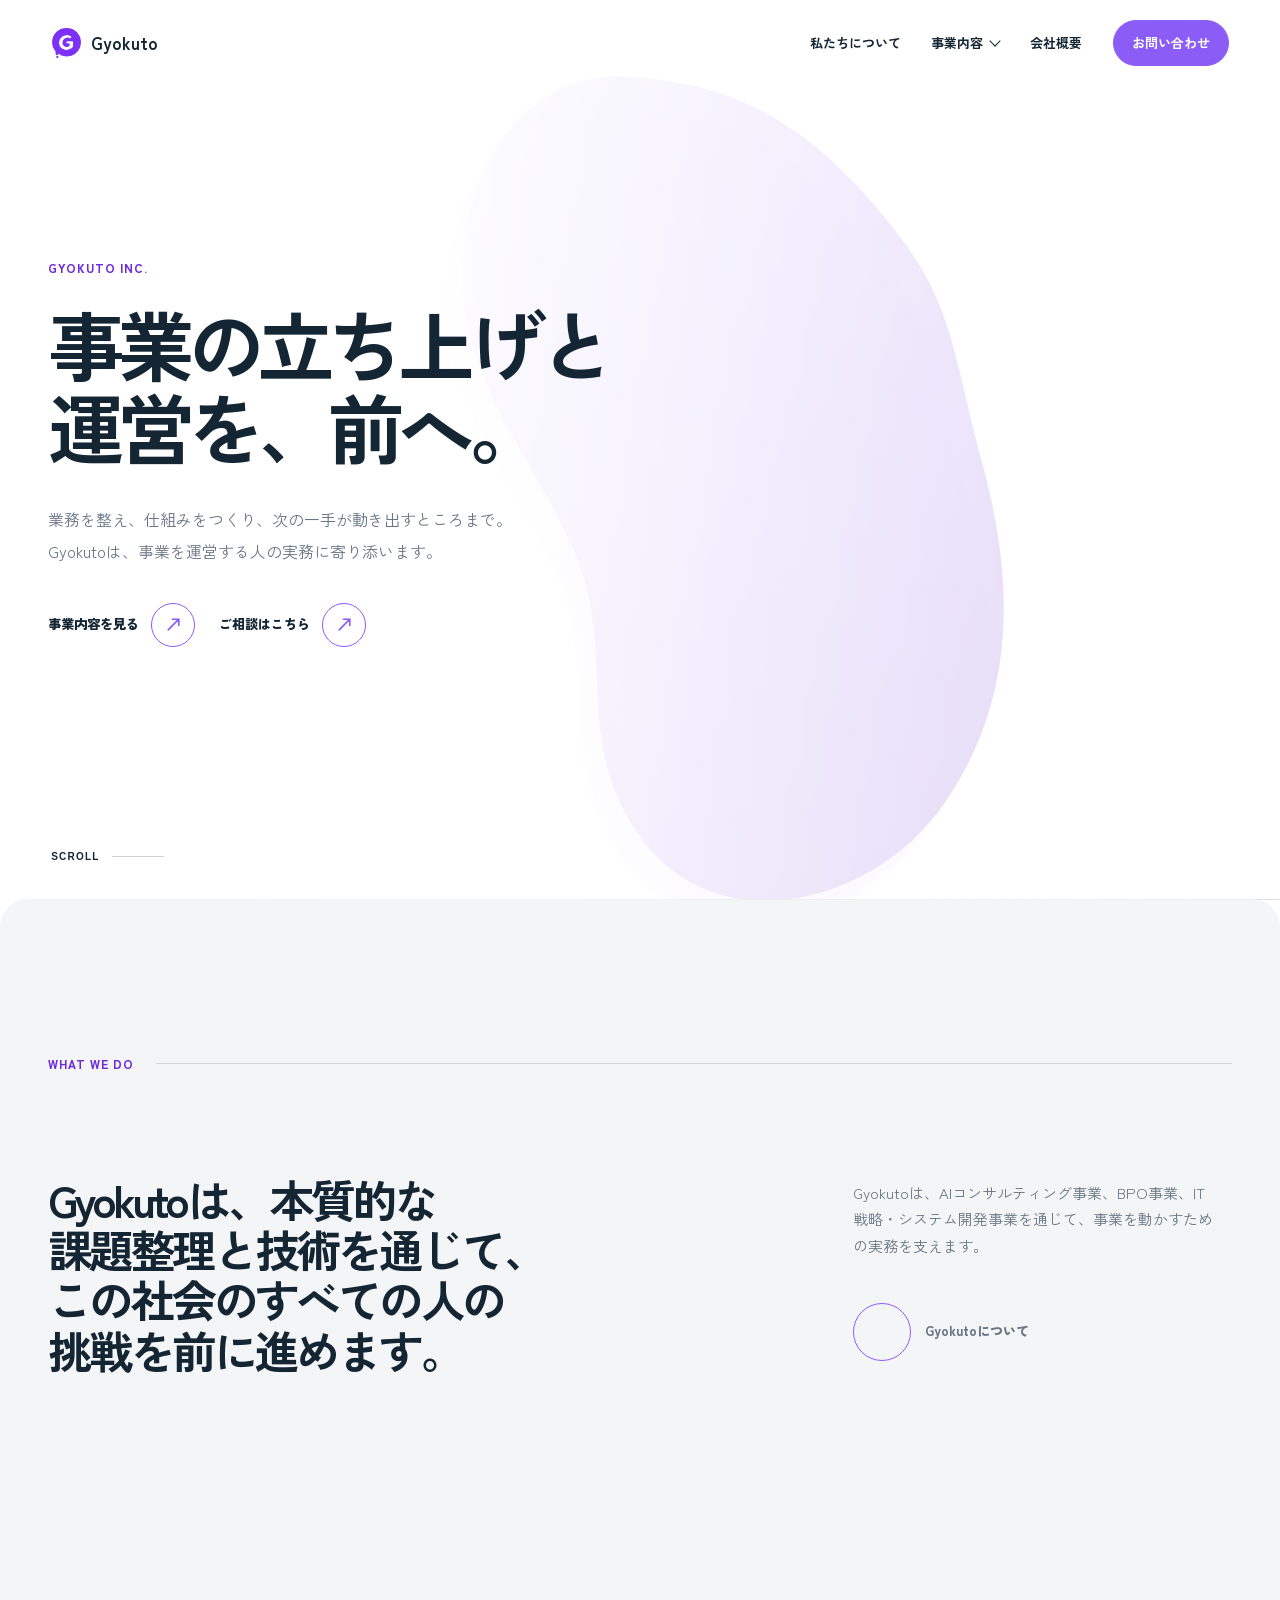
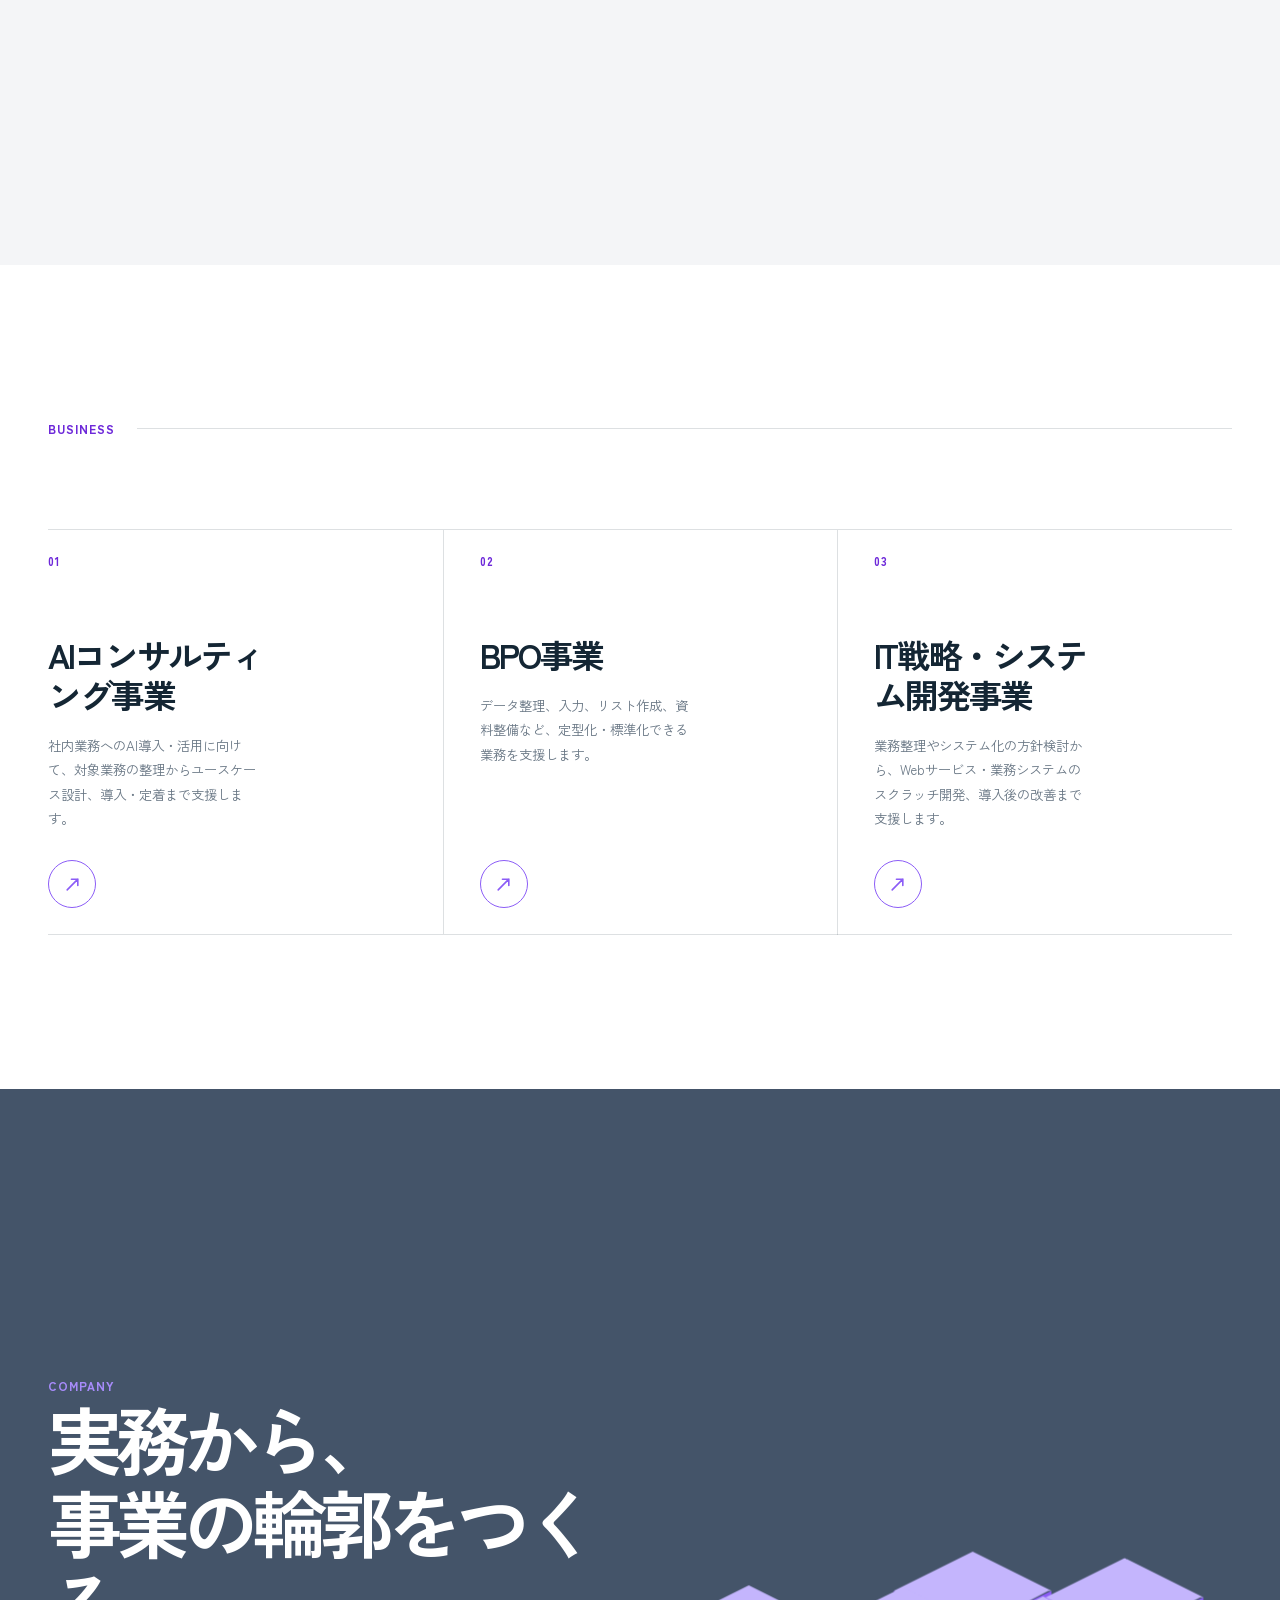
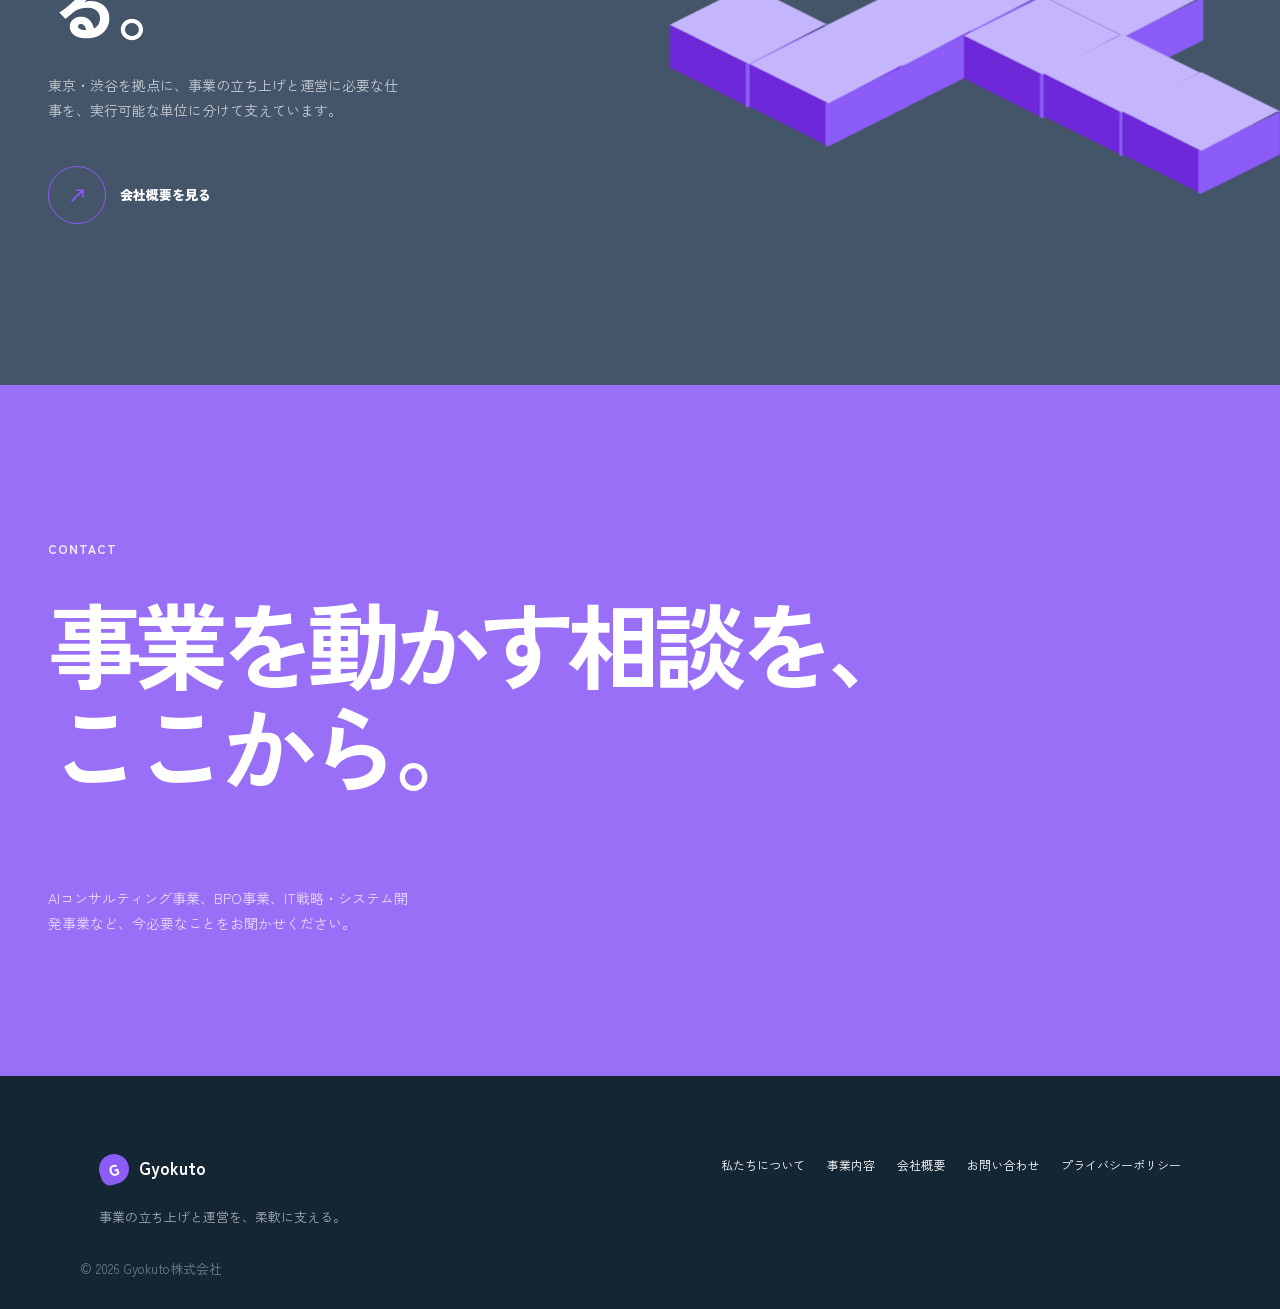
==== commit eeb473f9: "Use Gyokuto logo image as site favicon" ====
--- a/index.html
+++ b/index.html
@@ -12,7 +12,7 @@
   <meta property="og:image" content="https://corp.gyokuto-inc.com/assets/hero-operations.png">
   <meta name="twitter:card" content="summary_large_image">
   <link rel="canonical" href="https://corp.gyokuto-inc.com/">
-  <link rel="icon" type="image/svg+xml" href="assets/favicon.svg">
+  <link rel="icon" type="image/png" href="assets/gyokuto-logo-mark.png">
   <link rel="preconnect" href="https://fonts.googleapis.com">
   <link rel="preconnect" href="https://fonts.gstatic.com" crossorigin>
   <link href="https://fonts.googleapis.com/css2?family=Zen+Kaku+Gothic+New:wght@300;400;500;600;700&display=swap" rel="stylesheet">
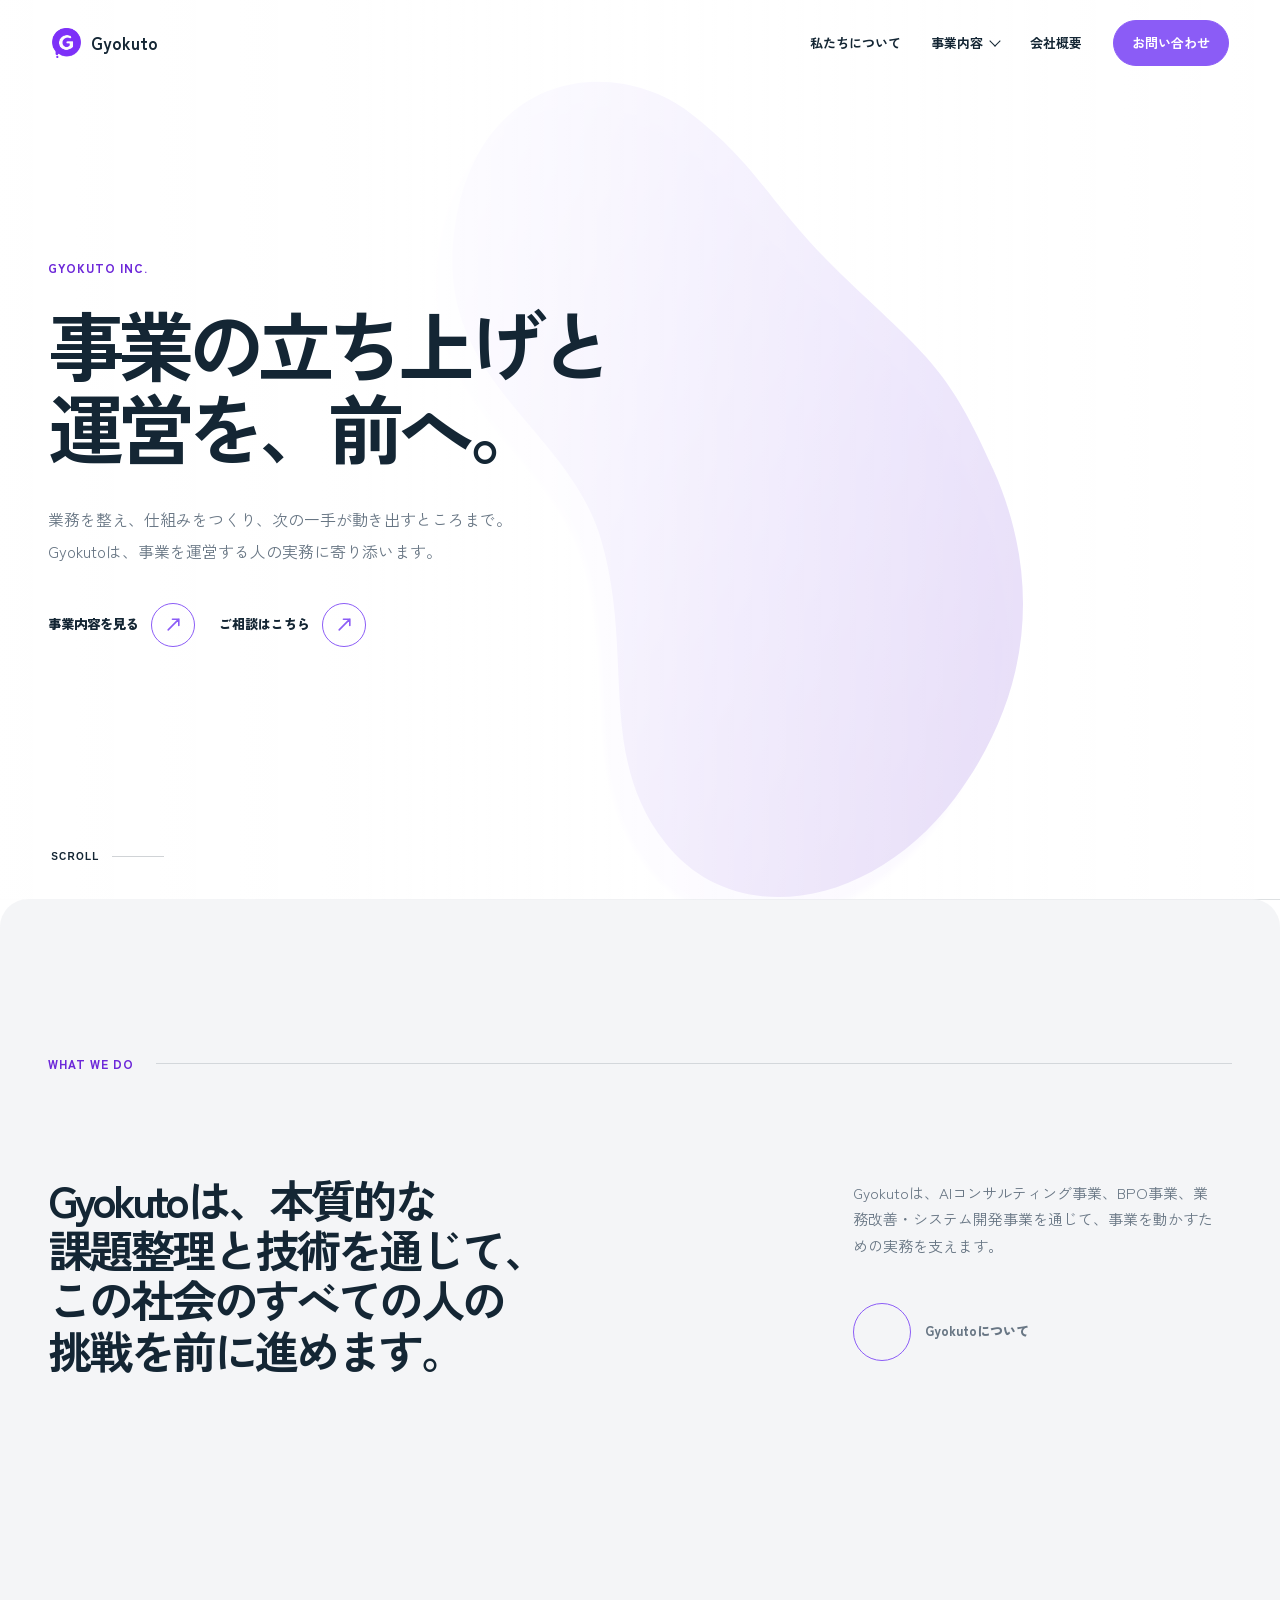
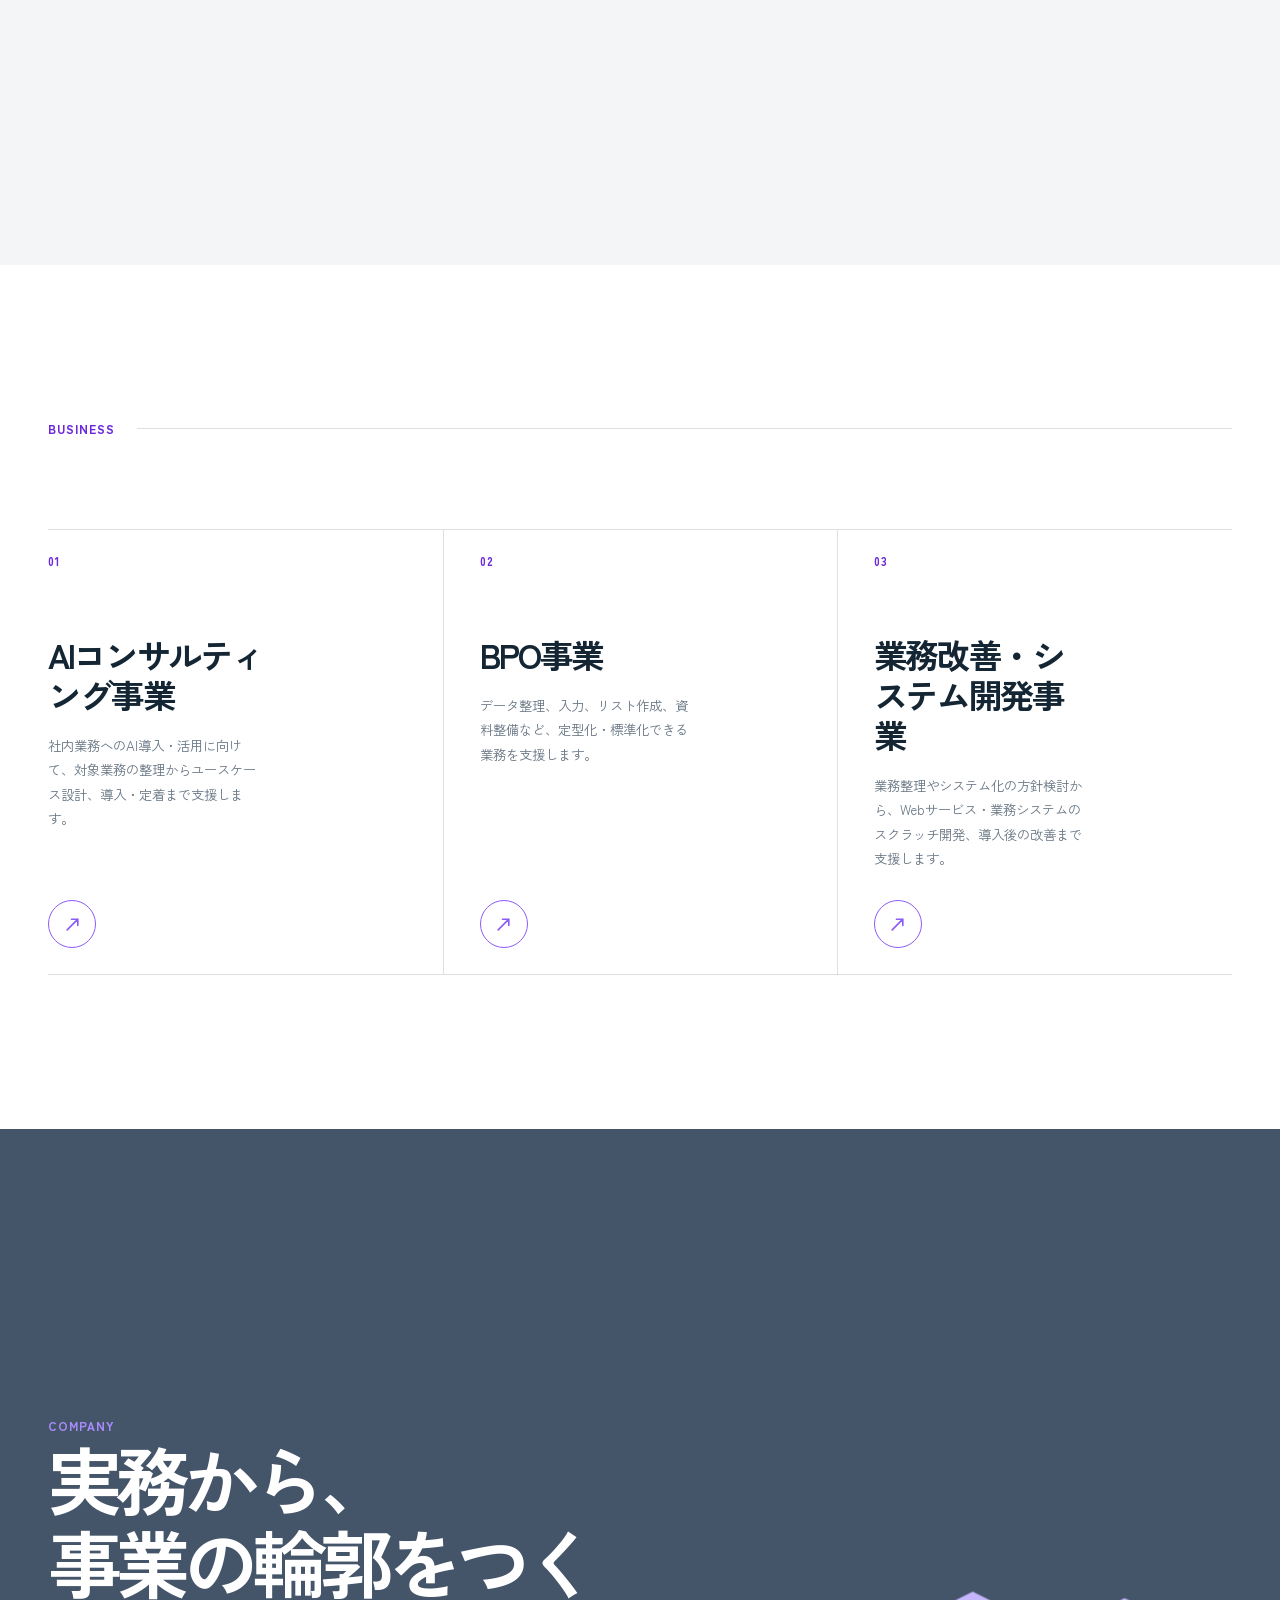
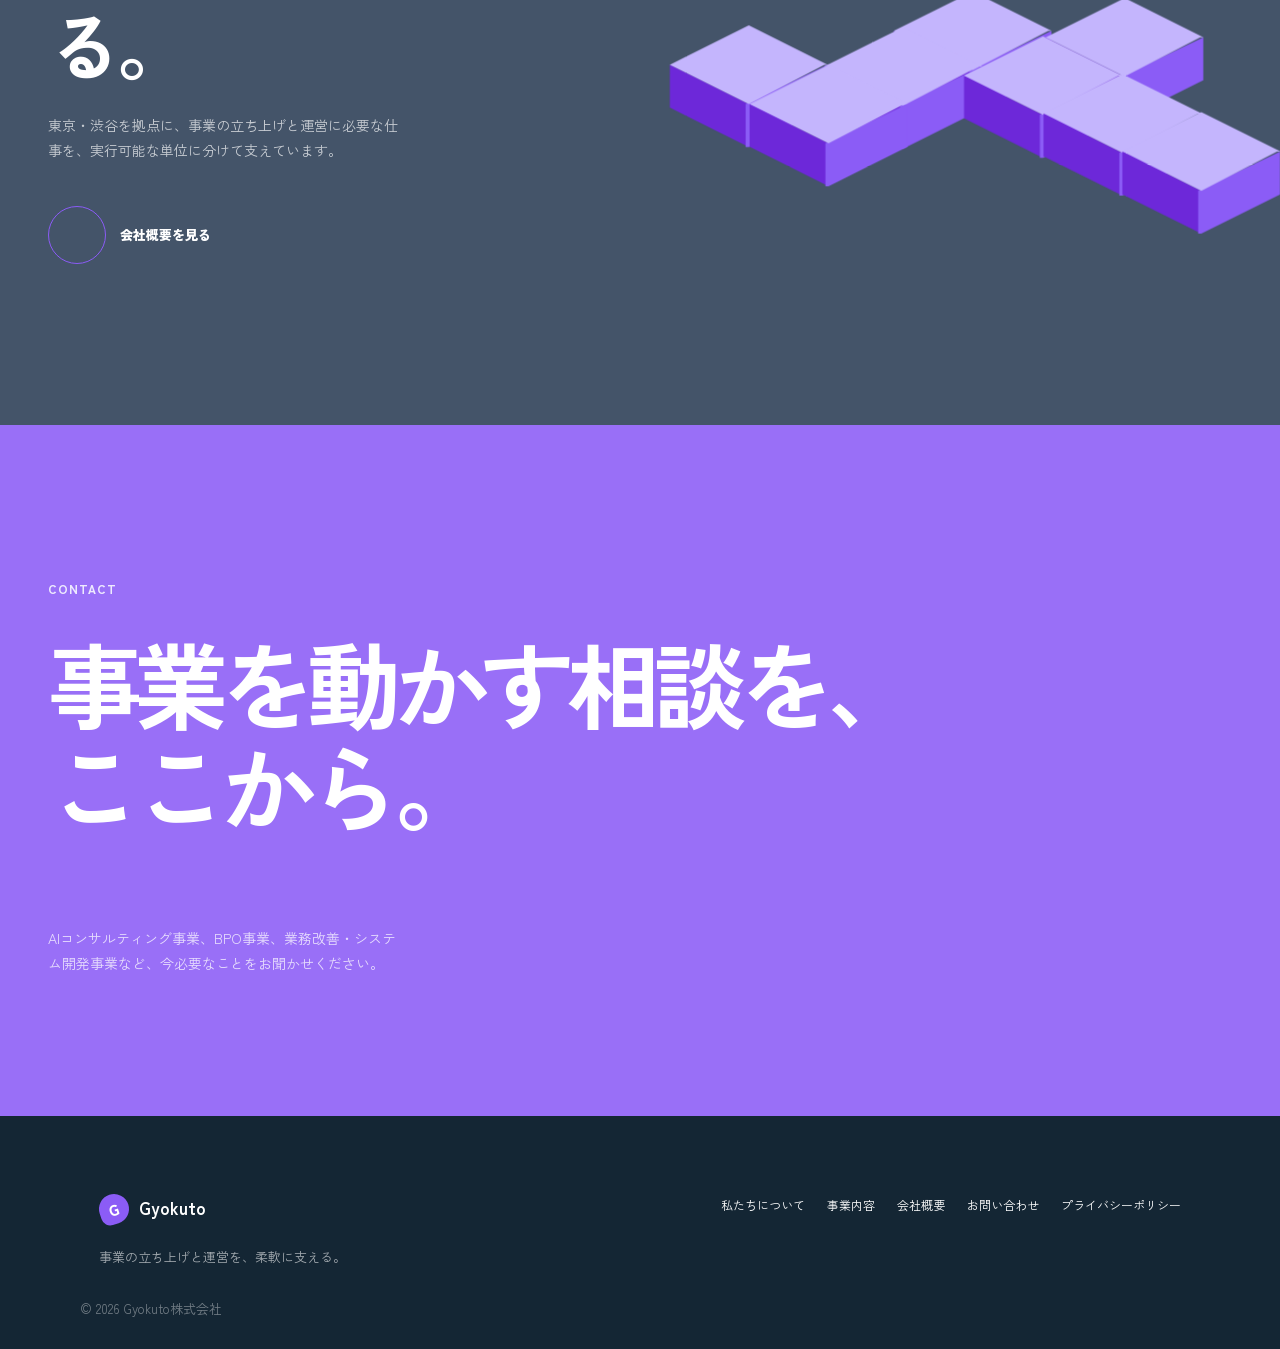
==== commit 48fbd09c: "Update AI consulting and service pages" ====
--- a/index.html
+++ b/index.html
@@ -4,10 +4,10 @@
   <meta charset="utf-8">
   <meta name="viewport" content="width=device-width, initial-scale=1">
   <title>Gyokuto株式会社 | 事業の立ち上げと運営を支える会社</title>
-  <meta name="description" content="Gyokuto株式会社は、AIコンサルティング事業、BPO事業、IT戦略・システム開発事業を通じて、事業運営を支援する会社です。">
+  <meta name="description" content="Gyokuto株式会社は、AIコンサルティング事業、BPO事業、業務改善・システム開発事業を通じて、事業運営を支援する会社です。">
   <meta property="og:type" content="website">
   <meta property="og:title" content="Gyokuto株式会社">
-  <meta property="og:description" content="AIコンサルティング事業、BPO事業、IT戦略・システム開発事業を行うGyokuto株式会社の公式サイトです。">
+  <meta property="og:description" content="AIコンサルティング事業、BPO事業、業務改善・システム開発事業を行うGyokuto株式会社の公式サイトです。">
   <meta property="og:url" content="https://corp.gyokuto-inc.com/">
   <meta property="og:image" content="https://corp.gyokuto-inc.com/assets/hero-operations.png">
   <meta name="twitter:card" content="summary_large_image">
@@ -16,7 +16,7 @@
   <link rel="preconnect" href="https://fonts.googleapis.com">
   <link rel="preconnect" href="https://fonts.gstatic.com" crossorigin>
   <link href="https://fonts.googleapis.com/css2?family=Zen+Kaku+Gothic+New:wght@300;400;500;600;700&display=swap" rel="stylesheet">
-  <link rel="stylesheet" href="styles.css?v=20260920-43">
+  <link rel="stylesheet" href="styles.css?v=20260920-46">
   <script type="application/ld+json">
   {
     "@context": "https://schema.org",
@@ -71,7 +71,7 @@
         <div class="nav-business-subnav" id="business-subnav">
           <a href="ai-it-consulting.html"><span>AIコンサルティング事業</span><span class="nav-business-arrow" aria-hidden="true">↗</span></a>
           <a href="bpo.html"><span>BPO事業</span><span class="nav-business-arrow" aria-hidden="true">↗</span></a>
-          <a href="web-services.html"><span>IT戦略・システム開発事業</span><span class="nav-business-arrow" aria-hidden="true">↗</span></a>
+          <a href="web-services.html"><span>業務改善・システム開発事業</span><span class="nav-business-arrow" aria-hidden="true">↗</span></a>
         </div>
       </div>
       <a href="company.html">会社概要</a>
@@ -110,7 +110,7 @@
         <div class="home-about-grid">
           <h2 id="about-title" class="home-display home-display-large home-about-statement reveal-item" style="--delay: 80ms">Gyokutoは、本質的な<br>課題整理と技術を通じて、<br>この社会のすべての人の<br>挑戦を前に進めます。</h2>
           <div class="home-about-copy reveal-item" style="--delay: 160ms">
-            <p>Gyokutoは、AIコンサルティング事業、BPO事業、IT戦略・システム開発事業を通じて、事業を動かすための実務を支えます。</p>
+            <p>Gyokutoは、AIコンサルティング事業、BPO事業、業務改善・システム開発事業を通じて、事業を動かすための実務を支えます。</p>
             <a class="home-circle-link" href="company.html" aria-label="Gyokutoについて詳しく見る">
               <span class="home-circle-arrow arrow-button" aria-hidden="true"><svg class="icon-arrow icon-arrow-primary" viewBox="0 0 16 16" focusable="false"><path d="M3 13 13 3M7 3h6v6"></path></svg><svg class="icon-arrow icon-arrow-secondary" viewBox="0 0 16 16" focusable="false"><path d="M3 13 13 3M7 3h6v6"></path></svg></span>
               <span>Gyokutoについて</span>
@@ -187,7 +187,7 @@
           <a class="home-business-card reveal-item" style="--delay: 380ms" href="web-services.html">
             <span class="home-business-card-index">03</span>
             <span class="home-business-card-content">
-              <strong>IT戦略・システム開発事業</strong>
+              <strong>業務改善・システム開発事業</strong>
               <span class="home-business-card-description">業務整理やシステム化の方針検討から、Webサービス・業務システムのスクラッチ開発、導入後の改善まで支援します。</span>
             </span>
             <span class="home-business-card-arrow arrow-button" aria-hidden="true"><svg class="icon-arrow icon-arrow-primary" viewBox="0 0 16 16" focusable="false"><path d="M3 13 13 3M7 3h6v6"></path></svg><svg class="icon-arrow icon-arrow-secondary" viewBox="0 0 16 16" focusable="false"><path d="M3 13 13 3M7 3h6v6"></path></svg></span>
@@ -277,7 +277,7 @@
         <p class="home-section-label home-section-label-light reveal-item">Contact</p>
         <h2 id="contact-title" class="home-contact-title reveal-item" style="--delay: 100ms">事業を動かす相談を、<br>ここから。</h2>
         <div class="home-contact-bottom reveal-item" style="--delay: 220ms">
-          <p>AIコンサルティング事業、BPO事業、IT戦略・システム開発事業など、今必要なことをお聞かせください。</p>
+          <p>AIコンサルティング事業、BPO事業、業務改善・システム開発事業など、今必要なことをお聞かせください。</p>
         </div>
       </div>
     </section>
@@ -299,6 +299,6 @@
     </div>
     <p class="copyright home-copyright">&copy; 2026 Gyokuto株式会社</p>
   </footer>
-  <script src="script.js?v=20260920-13"></script>
+  <script src="script.js?v=20260920-19"></script>
 </body>
 </html>
--- a/styles.css
+++ b/styles.css
@@ -288,6 +288,8 @@
 
 .home-hero-copy {
   width: min(650px, 60vw);
+  position: relative;
+  z-index: 2;
 }
 
 .home-kicker,
@@ -4112,6 +4114,10 @@
     white-space: normal;
   }
 
+  body.inner-page.system-page .keep-phrase {
+    white-space: normal;
+  }
+
   body.inner-page .service-cta-section {
     padding-top: 64px;
     padding-bottom: 64px;
@@ -4134,6 +4140,2072 @@
   body.inner-page.bpo-page .bpo-hero-tagline {
     margin-top: 18px !important;
     font-size: clamp(34px, 11vw, 54px) !important;
+  }
+}
+
+/* --------------------------------------------------------------------------
+   System development service page — business improvement before build
+   -------------------------------------------------------------------------- */
+
+body.inner-page.system-page {
+  --system-accent: #8b5cf6;
+  --system-accent-dark: #6d28d9;
+}
+
+body.inner-page.system-page .system-hero {
+  padding-top: clamp(76px, 9vw, 124px);
+  padding-bottom: clamp(72px, 9vw, 126px);
+}
+
+body.inner-page.system-page .system-hero-grid {
+  display: grid;
+  grid-template-columns: minmax(0, 1fr);
+}
+
+body.inner-page.system-page .system-hero-copy {
+  position: relative;
+  z-index: 1;
+  max-width: 940px;
+}
+
+body.inner-page.system-page .system-hero h1 {
+  max-width: 900px;
+  font-size: clamp(48px, 6.5vw, 86px);
+  letter-spacing: -0.095em;
+  line-height: 1.04;
+}
+
+body.inner-page.system-page .system-hero-tagline {
+  max-width: 820px;
+  margin-top: 28px;
+  color: var(--inner-ink);
+  font-size: clamp(28px, 4.4vw, 54px);
+  font-weight: 700;
+  letter-spacing: -0.075em;
+  line-height: 1.2;
+}
+
+body.inner-page.system-page .system-hero-copy > p:not(.eyebrow):not(.system-hero-tagline) {
+  max-width: 720px;
+  margin-top: 24px;
+  font-size: clamp(16px, 1.5vw, 19px);
+  line-height: 2;
+}
+
+.system-hero-actions {
+  display: flex;
+  flex-wrap: wrap;
+  align-items: center;
+  gap: 24px;
+  margin-top: 34px;
+}
+
+body.inner-page.system-page .system-hero-actions .button {
+  min-height: 48px;
+  padding: 13px 22px;
+}
+
+body.inner-page.system-page .system-hero-actions .text-link {
+  margin-top: 0;
+}
+
+body.inner-page.system-page .system-section-heading {
+  margin-bottom: clamp(34px, 5vw, 66px);
+}
+
+body.inner-page.system-page .system-section-heading h2 {
+  max-width: 720px;
+  margin-top: 12px;
+}
+
+.system-problem-grid {
+  display: grid;
+  grid-template-columns: repeat(4, minmax(0, 1fr));
+  border-top: 1px solid var(--inner-line);
+  border-bottom: 1px solid var(--inner-line);
+}
+
+.system-problem {
+  min-height: 250px;
+  padding: 28px clamp(18px, 2.7vw, 34px) 28px 0;
+}
+
+.system-problem + .system-problem {
+  padding-left: clamp(18px, 2.7vw, 34px);
+  border-left: 1px solid var(--inner-line);
+}
+
+.system-number,
+.system-process-list li > span,
+.system-area-grid article > span {
+  color: var(--system-accent-dark);
+  font-size: 11px;
+  font-weight: 700;
+  letter-spacing: 0.14em;
+}
+
+body.inner-page.system-page .system-problem h3 {
+  margin: 28px 0 13px;
+  font-size: clamp(18px, 1.9vw, 23px);
+}
+
+.system-problem p,
+.system-approach p,
+.system-scope-item p,
+.system-scope-note p,
+.system-area-grid p,
+.system-process p,
+.system-pricing p,
+.system-faq p {
+  line-height: 1.9;
+}
+
+.system-approach-grid,
+.system-pricing-grid,
+.system-tech-grid {
+  display: grid;
+  grid-template-columns: minmax(0, 0.9fr) minmax(0, 1.1fr);
+  gap: clamp(48px, 9vw, 140px);
+  align-items: start;
+}
+
+.system-approach-intro h2,
+.system-pricing h2,
+.system-tech h2 {
+  margin: 12px 0 22px;
+  font-size: clamp(30px, 4.3vw, 54px);
+}
+
+.system-approach-list,
+.system-scope-list,
+.system-tech-list,
+.system-faq-list {
+  border-top: 1px solid var(--inner-line);
+}
+
+.system-approach-list article,
+.system-scope-item {
+  display: grid;
+  grid-template-columns: 44px minmax(0, 1fr);
+  gap: 18px;
+  padding: 24px 0;
+  border-bottom: 1px solid var(--inner-line);
+}
+
+.system-approach-list article > span,
+.system-scope-item > span {
+  color: var(--system-accent-dark);
+  font-size: 11px;
+  font-weight: 700;
+  letter-spacing: 0.14em;
+}
+
+body.inner-page.system-page .system-approach-list h3,
+body.inner-page.system-page .system-scope-item h3 {
+  margin: 0 0 6px;
+  font-size: 20px;
+}
+
+.system-approach-list p,
+.system-scope-item p {
+  margin: 0;
+}
+
+.system-scope-layout {
+  display: grid;
+  grid-template-columns: minmax(0, 1.22fr) minmax(280px, 0.78fr);
+  gap: clamp(42px, 8vw, 120px);
+  align-items: start;
+}
+
+.system-scope-note {
+  padding: 8px 0 8px clamp(24px, 4vw, 48px);
+  border-left: 2px solid var(--system-accent);
+}
+
+.system-note-label,
+.system-case-kicker {
+  color: var(--system-accent-dark) !important;
+  font-size: 10px !important;
+  font-weight: 700;
+  letter-spacing: 0.16em;
+}
+
+body.inner-page.system-page .system-scope-note h3 {
+  max-width: 420px;
+  margin: 20px 0 16px;
+  color: var(--inner-ink);
+  font-size: clamp(22px, 2.6vw, 32px);
+  line-height: 1.3;
+}
+
+.system-area-grid {
+  display: grid;
+  grid-template-columns: repeat(4, minmax(0, 1fr));
+  border-top: 1px solid var(--inner-line);
+  border-left: 1px solid var(--inner-line);
+}
+
+.system-area-grid article {
+  min-height: 210px;
+  padding: 24px;
+  border-right: 1px solid var(--inner-line);
+  border-bottom: 1px solid var(--inner-line);
+}
+
+body.inner-page.system-page .system-area-grid h3 {
+  margin: 38px 0 10px;
+  font-size: clamp(18px, 2vw, 24px);
+}
+
+.system-area-grid p {
+  margin: 0;
+}
+
+.system-process-list {
+  display: grid;
+  grid-template-columns: repeat(3, minmax(0, 1fr));
+  margin: 0;
+  padding: 0;
+  list-style: none;
+  border-top: 1px solid var(--inner-line);
+  border-left: 1px solid var(--inner-line);
+}
+
+.system-process-list li {
+  min-height: 190px;
+  padding: 24px;
+  border-right: 1px solid var(--inner-line);
+  border-bottom: 1px solid var(--inner-line);
+}
+
+body.inner-page.system-page .system-process-list h3 {
+  margin: 32px 0 10px;
+  font-size: 20px;
+}
+
+.system-process-list p {
+  margin: 0;
+}
+
+.system-case-grid {
+  display: grid;
+  grid-template-columns: repeat(2, minmax(0, 1fr));
+  gap: 20px;
+}
+
+.system-case {
+  min-height: 300px;
+  padding: clamp(26px, 4vw, 46px);
+  background: rgba(255, 255, 255, 0.7);
+  border: 1px solid var(--inner-line);
+}
+
+.system-case h3 {
+  margin: 20px 0 14px;
+  font-size: clamp(24px, 3vw, 36px);
+  line-height: 1.25;
+}
+
+.system-case > p:not(.system-case-kicker) {
+  margin: 0;
+}
+
+.system-tags {
+  display: flex;
+  flex-wrap: wrap;
+  gap: 8px;
+  margin-top: 28px;
+}
+
+.system-tags span {
+  padding: 5px 10px;
+  color: var(--system-accent-dark);
+  border: 1px solid rgba(109, 40, 217, 0.22);
+  border-radius: 999px;
+  font-size: 11px;
+  font-weight: 700;
+}
+
+.system-tech-grid {
+  align-items: center;
+}
+
+.system-tech-grid > div:first-child > p:last-child {
+  max-width: 500px;
+}
+
+.system-tech-list > div {
+  display: grid;
+  grid-template-columns: 110px minmax(0, 1fr);
+  gap: 18px;
+  padding: 18px 0;
+  border-top: 1px solid var(--inner-line);
+}
+
+.system-tech-list > div:last-child {
+  border-bottom: 1px solid var(--inner-line);
+}
+
+.system-tech-list span {
+  color: var(--system-accent-dark);
+  font-size: 11px;
+  font-weight: 700;
+  letter-spacing: 0.1em;
+  text-transform: uppercase;
+}
+
+.system-tech-list strong {
+  color: var(--inner-ink);
+  font-size: 14px;
+  line-height: 1.7;
+}
+
+.system-price-factors {
+  display: grid;
+  grid-template-columns: repeat(2, minmax(0, 1fr));
+  border-top: 1px solid var(--inner-line);
+  border-left: 1px solid var(--inner-line);
+}
+
+.system-price-factors div {
+  display: grid;
+  gap: 22px;
+  min-height: 142px;
+  padding: 22px;
+  border-right: 1px solid var(--inner-line);
+  border-bottom: 1px solid var(--inner-line);
+}
+
+.system-price-factors span {
+  color: var(--system-accent-dark);
+  font-size: 11px;
+  font-weight: 700;
+  letter-spacing: 0.14em;
+}
+
+.system-price-factors strong {
+  align-self: end;
+  color: var(--inner-ink);
+  font-size: 16px;
+  line-height: 1.5;
+}
+
+.system-price-factors em {
+  color: var(--inner-muted);
+  font-size: 13px;
+  font-style: normal;
+  font-weight: 400;
+}
+
+.system-faq-grid {
+  display: grid;
+  grid-template-columns: minmax(220px, 0.65fr) minmax(0, 1.35fr);
+  gap: clamp(48px, 9vw, 140px);
+  align-items: start;
+}
+
+.system-faq-list details {
+  border-bottom: 1px solid var(--inner-line);
+}
+
+.system-faq-list summary {
+  position: relative;
+  padding: 22px 42px 22px 0;
+  color: var(--inner-ink);
+  font-size: 16px;
+  font-weight: 700;
+  cursor: pointer;
+  list-style: none;
+}
+
+.system-faq-list summary::-webkit-details-marker {
+  display: none;
+}
+
+.system-faq-list summary::after {
+  position: absolute;
+  top: 25px;
+  right: 6px;
+  width: 13px;
+  height: 13px;
+  content: "+";
+  color: var(--system-accent-dark);
+  font-size: 20px;
+  font-weight: 400;
+  line-height: 12px;
+}
+
+.system-faq-list details[open] summary::after {
+  content: "−";
+}
+
+.system-faq-list details p {
+  max-width: 680px;
+  margin: -2px 0 23px;
+  padding-right: 28px;
+  font-size: 14px;
+}
+
+@media (max-width: 920px) {
+  body.inner-page.system-page .system-approach-grid,
+  body.inner-page.system-page .system-pricing-grid,
+  body.inner-page.system-page .system-tech-grid,
+  .system-scope-layout,
+  .system-faq-grid {
+    grid-template-columns: 1fr;
+  }
+
+  .system-problem-grid,
+  .system-area-grid {
+    grid-template-columns: repeat(2, minmax(0, 1fr));
+  }
+
+  .system-problem:nth-child(3),
+  .system-problem:nth-child(4) {
+    border-top: 1px solid var(--inner-line);
+  }
+
+  .system-problem:nth-child(3) {
+    border-left: 0;
+  }
+
+  .system-process-list {
+    grid-template-columns: repeat(2, minmax(0, 1fr));
+  }
+}
+
+@media (max-width: 640px) {
+  body.inner-page.system-page .system-hero {
+    padding-top: 66px;
+    padding-bottom: 54px;
+  }
+
+  body.inner-page.system-page .system-hero h1 {
+    font-size: clamp(44px, 14vw, 68px);
+  }
+
+  body.inner-page.system-page .system-hero-tagline {
+    margin-top: 22px;
+    font-size: clamp(28px, 9vw, 44px);
+  }
+
+  body.inner-page.system-page .system-hero-copy > p:not(.eyebrow):not(.system-hero-tagline) {
+    margin-top: 18px;
+    font-size: 15px;
+  }
+
+  .system-hero-actions {
+    align-items: flex-start;
+    flex-direction: column;
+    gap: 17px;
+    margin-top: 28px;
+  }
+
+  .system-problem-grid,
+  .system-area-grid,
+  .system-process-list,
+  .system-case-grid {
+    grid-template-columns: 1fr;
+  }
+
+  .system-problem,
+  .system-problem + .system-problem {
+    min-height: 0;
+    padding: 23px 0;
+    border-left: 0;
+  }
+
+  .system-problem + .system-problem {
+    border-top: 1px solid var(--inner-line);
+  }
+
+  body.inner-page.system-page .system-problem h3 {
+    margin-top: 18px;
+  }
+
+  .system-area-grid article,
+  .system-process-list li {
+    min-height: 0;
+    padding: 22px;
+  }
+
+  body.inner-page.system-page .system-area-grid h3 {
+    margin-top: 28px;
+  }
+
+  .system-scope-note {
+    margin-top: 24px;
+    padding: 28px 0 0 22px;
+    border-top: 1px solid var(--inner-line);
+    border-left: 2px solid var(--system-accent);
+  }
+
+  .system-case {
+    min-height: 0;
+    padding: 26px 22px;
+  }
+
+  .system-tech-list > div {
+    grid-template-columns: 1fr;
+    gap: 7px;
+  }
+
+  .system-price-factors div {
+    min-height: 116px;
+    padding: 17px;
+  }
+}
+
+/* --------------------------------------------------------------------------
+   System page visual refinement — art-led layouts and shared typography
+   -------------------------------------------------------------------------- */
+
+body.inner-page.system-page,
+body.inner-page.system-page h1,
+body.inner-page.system-page h2,
+body.inner-page.system-page h3,
+body.inner-page.system-page p,
+body.inner-page.system-page li,
+body.inner-page.system-page summary,
+body.inner-page.system-page strong {
+  font-family: "Zen Kaku Gothic New", "Noto Sans JP", "Hiragino Sans", "Yu Gothic UI", "Yu Gothic", Meiryo, sans-serif;
+}
+
+body.inner-page.system-page h1,
+body.inner-page.system-page h2,
+body.inner-page.system-page h3 {
+  font-synthesis: none;
+}
+
+body.inner-page.system-page h1,
+body.inner-page.system-page h2,
+body.inner-page.system-page h3,
+body.inner-page.system-page p,
+body.inner-page.system-page li,
+body.inner-page.system-page dd,
+body.inner-page.system-page summary,
+body.inner-page.system-page strong {
+  line-break: strict;
+  word-break: auto-phrase;
+}
+
+body.inner-page.system-page .keep-phrase {
+  white-space: nowrap;
+}
+
+body.inner-page.system-page .system-tech-list strong {
+  text-wrap: pretty;
+}
+
+body.inner-page.system-page .system-hero-grid {
+  grid-template-columns: minmax(0, 1.08fr) minmax(280px, 0.92fr);
+  gap: clamp(30px, 5vw, 92px);
+  align-items: center;
+}
+
+body.inner-page.system-page .system-hero-copy {
+  max-width: 820px;
+}
+
+.system-hero-art {
+  position: relative;
+  min-height: 280px;
+  margin-right: -10%;
+  overflow: hidden;
+  background:
+    radial-gradient(circle at 58% 50%, rgba(139, 92, 246, 0.18), transparent 46%),
+    linear-gradient(135deg, rgba(247, 243, 255, 0.15), rgba(255, 255, 255, 0));
+  clip-path: polygon(9% 11%, 100% 0, 92% 85%, 0 100%);
+}
+
+.system-hero-art::after,
+.system-areas-art::after,
+.system-process-art::after {
+  position: absolute;
+  inset: 0;
+  content: "";
+  pointer-events: none;
+  background: linear-gradient(90deg, rgba(255, 255, 255, 0.46), transparent 30%, transparent 74%, rgba(255, 255, 255, 0.2));
+  mix-blend-mode: screen;
+}
+
+.system-hero-art img,
+.system-art-frame img,
+.system-scope-art img,
+.system-areas-art img,
+.system-process-art img,
+.system-case-art img,
+.system-pricing-art img {
+  display: block;
+  width: 100%;
+  height: auto;
+}
+
+body.inner-page.system-page .system-hero-tagline {
+  max-width: 760px;
+  font-weight: 700;
+  letter-spacing: -0.07em;
+}
+
+body.inner-page.system-page .system-section-heading h2,
+body.inner-page.system-page .system-approach-intro h2,
+body.inner-page.system-page .system-pricing h2,
+body.inner-page.system-page .system-tech h2 {
+  letter-spacing: -0.075em;
+}
+
+.system-problem-grid {
+  position: relative;
+  grid-template-columns: repeat(2, minmax(0, 1fr));
+  gap: 22px;
+  border: 0;
+}
+
+.system-problem {
+  position: relative;
+  min-height: 190px;
+  padding: 30px 32px;
+  background: rgba(255, 255, 255, 0.62);
+  border: 1px solid var(--inner-line);
+  clip-path: polygon(0 0, 97% 0, 100% 10%, 100% 100%, 3% 100%, 0 90%);
+}
+
+.system-problem + .system-problem {
+  padding-left: 32px;
+  border-left: 1px solid var(--inner-line);
+}
+
+.system-problem:nth-child(2) {
+  transform: translateY(34px);
+}
+
+.system-problem:nth-child(3) {
+  transform: translateY(-18px);
+}
+
+.system-problem:nth-child(4) {
+  transform: translateY(16px);
+}
+
+.system-problem::before {
+  position: absolute;
+  top: 22px;
+  right: 26px;
+  width: 38px;
+  height: 38px;
+  content: "";
+  border: 1px solid rgba(109, 40, 217, 0.24);
+  border-radius: 50%;
+}
+
+.system-problem:nth-child(2)::before {
+  border-radius: 50% 50% 50% 9px;
+  transform: rotate(-18deg);
+}
+
+.system-problem:nth-child(3)::before {
+  border-radius: 8px;
+  transform: rotate(45deg) scale(0.74);
+}
+
+.system-problem:nth-child(4)::before {
+  border-style: dashed;
+}
+
+body.inner-page.system-page .system-problem h3 {
+  max-width: 270px;
+  margin: 24px 0 10px;
+  font-size: clamp(19px, 2vw, 25px);
+  letter-spacing: -0.055em;
+}
+
+.system-approach-intro {
+  position: relative;
+}
+
+.system-art-frame {
+  position: relative;
+  margin: 36px -12% 0 -8%;
+  overflow: hidden;
+}
+
+.system-approach-art {
+  min-height: 132px;
+  padding: 10px 0;
+  background: rgba(255, 255, 255, 0.3);
+  clip-path: polygon(0 25%, 94% 0, 100% 76%, 8% 100%);
+}
+
+.system-approach-art img {
+  transform: scale(1.08);
+}
+
+.system-approach-list {
+  position: relative;
+  padding-left: 24px;
+  border-top: 0;
+}
+
+.system-approach-list::before {
+  position: absolute;
+  top: 18px;
+  bottom: 18px;
+  left: 5px;
+  width: 1px;
+  content: "";
+  background: linear-gradient(var(--system-accent), rgba(139, 92, 246, 0.05));
+}
+
+.system-approach-list article {
+  position: relative;
+  padding: 24px 0 24px 20px;
+  border-bottom: 1px solid var(--inner-line);
+}
+
+.system-approach-list article::before {
+  position: absolute;
+  top: 30px;
+  left: -24px;
+  width: 11px;
+  height: 11px;
+  content: "";
+  background: var(--system-accent);
+  border: 3px solid var(--system-wash);
+  border-radius: 50%;
+  box-shadow: 0 0 0 1px rgba(109, 40, 217, 0.18);
+}
+
+.system-approach-list article > span {
+  display: block;
+  margin-bottom: 7px;
+}
+
+.system-scope-layout {
+  gap: clamp(32px, 6vw, 86px);
+}
+
+.system-scope-list {
+  position: relative;
+  border-top: 0;
+}
+
+.system-scope-item {
+  position: relative;
+  grid-template-columns: 62px minmax(0, 1fr);
+  gap: 22px;
+  padding: 26px 0;
+  border-bottom: 1px solid var(--inner-line);
+}
+
+.system-scope-item > span {
+  display: grid;
+  place-items: center;
+  width: 42px;
+  height: 42px;
+  border: 1px solid rgba(109, 40, 217, 0.22);
+  border-radius: 50% 50% 50% 9px;
+  transform: rotate(-18deg);
+}
+
+.system-scope-item > div {
+  padding-top: 4px;
+}
+
+.system-scope-note {
+  min-height: 360px;
+  padding-top: 0;
+  padding-bottom: 0;
+}
+
+.system-scope-art {
+  position: absolute;
+  right: 0;
+  bottom: -16px;
+  width: min(230px, 72%);
+  opacity: 0.88;
+}
+
+.system-scope-note > p:not(.system-note-label),
+.system-scope-note > h3 {
+  position: relative;
+  z-index: 1;
+}
+
+.system-areas-layout {
+  display: grid;
+  grid-template-columns: minmax(0, 1.24fr) minmax(220px, 0.76fr);
+  gap: clamp(26px, 6vw, 88px);
+  align-items: center;
+}
+
+.system-area-grid {
+  grid-template-columns: repeat(2, minmax(0, 1fr));
+  border: 0;
+  gap: 18px;
+}
+
+.system-area-grid article {
+  position: relative;
+  min-height: 174px;
+  padding: 24px 26px;
+  overflow: hidden;
+  background: rgba(255, 255, 255, 0.68);
+  border: 1px solid var(--inner-line);
+  border-radius: 18px 4px 18px 4px;
+}
+
+.system-area-grid article::after {
+  position: absolute;
+  right: -20px;
+  bottom: -22px;
+  width: 68px;
+  height: 68px;
+  content: "";
+  border: 1px solid rgba(109, 40, 217, 0.18);
+  border-radius: 50%;
+}
+
+.system-area-grid article:nth-child(2n) {
+  transform: translateY(22px);
+}
+
+.system-area-grid article:nth-child(3n) {
+  transform: translateY(-12px);
+}
+
+body.inner-page.system-page .system-area-grid h3 {
+  position: relative;
+  z-index: 1;
+  margin: 28px 0 8px;
+  font-size: clamp(18px, 2vw, 25px);
+}
+
+.system-areas-art {
+  position: relative;
+  min-height: 250px;
+  margin-right: -16%;
+  opacity: 0.88;
+  transform: rotate(-6deg);
+}
+
+.system-areas-art img {
+  transform: scale(1.12);
+}
+
+.system-process-art {
+  position: relative;
+  margin: -10px -3% 46px;
+  overflow: hidden;
+  background: linear-gradient(90deg, rgba(247, 243, 255, 0.2), rgba(139, 92, 246, 0.06), rgba(247, 243, 255, 0.2));
+  clip-path: polygon(1% 0, 98% 13%, 100% 82%, 0 100%);
+}
+
+.system-process-art img {
+  min-height: 130px;
+  object-fit: cover;
+  opacity: 0.7;
+}
+
+.system-process-art-labels {
+  position: absolute;
+  inset: 0;
+  display: grid;
+  grid-template-columns: repeat(4, 1fr);
+  align-items: center;
+  padding: 0 10%;
+  color: var(--inner-ink);
+  font-size: 12px;
+  font-weight: 700;
+  letter-spacing: 0.15em;
+  text-align: center;
+}
+
+.system-process-list {
+  position: relative;
+  grid-template-columns: repeat(3, minmax(0, 1fr));
+  gap: 34px 18px;
+  border: 0;
+}
+
+.system-process-list li {
+  position: relative;
+  min-height: 150px;
+  padding: 0 18px 0 0;
+  border: 0;
+}
+
+.system-process-list li::after {
+  position: absolute;
+  top: 12px;
+  right: -3px;
+  width: 1px;
+  height: 74px;
+  content: "";
+  background: var(--inner-line);
+}
+
+.system-process-list li:nth-child(3n)::after,
+.system-process-list li:last-child::after {
+  display: none;
+}
+
+.system-process-list li > span {
+  display: grid;
+  place-items: center;
+  width: 34px;
+  height: 34px;
+  background: var(--system-wash);
+  border: 1px solid rgba(109, 40, 217, 0.24);
+  border-radius: 50%;
+}
+
+body.inner-page.system-page .system-process-list h3 {
+  margin: 20px 0 8px;
+  font-size: 20px;
+}
+
+.system-case-grid {
+  grid-template-columns: minmax(0, 1.08fr) minmax(0, 0.92fr);
+  align-items: start;
+}
+
+.system-case {
+  min-height: 0;
+  padding: 28px clamp(24px, 4vw, 46px) 36px;
+  overflow: hidden;
+  border: 0;
+  border-top: 1px solid var(--inner-ink);
+  background: rgba(255, 255, 255, 0.46);
+}
+
+.system-case:nth-child(2) {
+  margin-top: 70px;
+  background: rgba(255, 255, 255, 0.78);
+  border-top-color: var(--system-accent);
+}
+
+.system-case-art {
+  position: relative;
+  height: 108px;
+  margin: 18px -12% 0;
+  overflow: hidden;
+  opacity: 0.8;
+}
+
+.system-case-art img {
+  height: 100%;
+  object-fit: cover;
+}
+
+.system-case h3 {
+  position: relative;
+  margin-top: 22px;
+}
+
+.system-tech-grid {
+  grid-template-columns: minmax(0, 0.88fr) minmax(0, 1.12fr);
+}
+
+body.inner-page.system-page .system-tech h2 {
+  font-size: clamp(30px, 4vw, 50px);
+  line-height: 1.2;
+}
+
+.system-tech-list {
+  position: relative;
+  padding-left: 26px;
+  border-top: 0;
+  border-left: 1px solid var(--inner-line);
+}
+
+.system-tech-list::before {
+  position: absolute;
+  top: -22px;
+  bottom: -22px;
+  left: -1px;
+  width: 2px;
+  content: "";
+  background: linear-gradient(var(--system-accent), transparent 85%);
+}
+
+.system-tech-list > div,
+.system-tech-list > div:last-child {
+  border-top: 0;
+  border-bottom: 1px solid var(--inner-line);
+}
+
+.system-pricing-art {
+  width: min(620px, 120%);
+  margin: 34px -16% 0 -12%;
+  opacity: 0.65;
+  transform: rotate(-3deg);
+}
+
+.system-price-factors {
+  gap: 18px;
+  border: 0;
+}
+
+.system-price-factors div {
+  min-height: 138px;
+  padding: 22px 24px;
+  background: rgba(255, 255, 255, 0.66);
+  border: 1px solid var(--inner-line);
+  border-radius: 16px 4px 16px 4px;
+}
+
+.system-faq-list {
+  border-top: 1px solid var(--inner-line);
+}
+
+body.inner-page.system-page .system-faq-list summary {
+  font-weight: 600;
+  letter-spacing: -0.025em;
+}
+
+@media (max-width: 920px) {
+  body.inner-page.system-page .system-hero-grid,
+  .system-areas-layout {
+    grid-template-columns: 1fr;
+  }
+
+  .system-hero-art {
+    min-height: 200px;
+    margin: 24px -6% -24px;
+  }
+
+  .system-areas-art {
+    min-height: 180px;
+    width: 80%;
+    margin: 30px auto -18px;
+  }
+
+  .system-process-art {
+    margin-right: 0;
+    margin-left: 0;
+  }
+
+  .system-case-grid {
+    grid-template-columns: 1fr;
+  }
+
+  .system-case:nth-child(2) {
+    margin-top: 24px;
+  }
+}
+
+@media (max-width: 640px) {
+  .system-hero-art {
+    min-height: 140px;
+    margin-top: 12px;
+  }
+
+  .system-problem-grid {
+    grid-template-columns: 1fr;
+    gap: 12px;
+  }
+
+  .system-problem,
+  .system-problem + .system-problem {
+    padding: 24px 22px;
+  }
+
+  .system-problem:nth-child(2),
+  .system-problem:nth-child(3),
+  .system-problem:nth-child(4) {
+    transform: none;
+  }
+
+  .system-art-frame {
+    margin: 28px -6% 0;
+  }
+
+  .system-scope-note {
+    min-height: 300px;
+  }
+
+  .system-areas-art {
+    width: 100%;
+    min-height: 130px;
+    margin-top: 0;
+  }
+
+  .system-process-art {
+    margin-bottom: 34px;
+  }
+
+  .system-process-art img {
+    min-height: 92px;
+  }
+
+  .system-process-art-labels {
+    padding: 0 4%;
+    font-size: 10px;
+  }
+
+  .system-process-list {
+    grid-template-columns: 1fr;
+    gap: 0;
+  }
+
+  .system-process-list li,
+  .system-process-list li:nth-child(3n) {
+    min-height: 0;
+    padding: 22px 0;
+    border-bottom: 1px solid var(--inner-line);
+  }
+
+  .system-process-list li::after {
+    display: none;
+  }
+
+  .system-case-art {
+    height: 82px;
+  }
+
+  .system-tech-list {
+    padding-left: 18px;
+  }
+
+  .system-pricing-art {
+    width: 124%;
+    margin-left: -12%;
+  }
+
+  .system-price-factors {
+    gap: 10px;
+  }
+
+  .system-price-factors div {
+    padding: 17px;
+  }
+}
+
+/* --------------------------------------------------------------------------
+   System page composition — semantic diagrams, no decorative bars or offset cards
+   -------------------------------------------------------------------------- */
+
+body.inner-page.system-page {
+  --system-wash: #f4efff;
+  --system-soft-line: rgba(20, 38, 52, 0.16);
+}
+
+body.inner-page.system-page .home-morph-background {
+  opacity: 0.34;
+}
+
+body.inner-page.system-page .home-morph-background-svg {
+  opacity: 0.72;
+}
+
+body.inner-page.system-page .home-morph-shape {
+  opacity: 0.46;
+}
+
+body.inner-page.system-page .home-morph-shadow {
+  fill: #8b5cf6;
+  opacity: 0.08;
+}
+
+body.inner-page.system-page h1,
+body.inner-page.system-page h2,
+body.inner-page.system-page h3,
+body.inner-page.system-page strong {
+  font-weight: 700;
+}
+
+body.inner-page.system-page h1,
+body.inner-page.system-page h2,
+body.inner-page.system-page h3,
+body.inner-page.system-page .system-hero-tagline {
+  letter-spacing: -0.055em;
+}
+
+body.inner-page.system-page .system-hero-grid {
+  grid-template-columns: minmax(0, 1.04fr) minmax(360px, 0.96fr);
+  gap: clamp(42px, 8vw, 120px);
+}
+
+.system-hero-visual {
+  position: relative;
+  min-height: 300px;
+  padding: 30px clamp(22px, 4vw, 44px);
+  border: 1px solid var(--system-soft-line);
+  border-radius: 24px 6px 24px 6px;
+  background: rgba(255, 255, 255, 0.58);
+}
+
+.system-visual-label {
+  margin: 0;
+  color: var(--system-accent-dark);
+  font-size: 10px;
+  font-weight: 700;
+  letter-spacing: 0.18em;
+}
+
+.system-hero-map {
+  display: grid;
+  grid-template-columns: minmax(0, 1fr) 28px minmax(0, 1fr) 28px minmax(0, 1fr);
+  align-items: center;
+  gap: 8px;
+  margin-top: 58px;
+}
+
+.system-hero-node {
+  display: grid;
+  gap: 7px;
+  min-height: 132px;
+  padding: 20px 16px;
+  border: 1px solid var(--system-soft-line);
+  border-radius: 14px 3px 14px 3px;
+  background: rgba(255, 255, 255, 0.72);
+}
+
+.system-hero-node.is-active {
+  color: #fff;
+  border-color: var(--inner-ink);
+  background: var(--inner-ink);
+  transform: translateY(-18px);
+}
+
+.system-hero-node span {
+  color: var(--system-accent-dark);
+  font-size: 10px;
+  font-weight: 700;
+  letter-spacing: 0.14em;
+}
+
+.system-hero-node.is-active span {
+  color: #c4b5fd;
+}
+
+.system-hero-node strong {
+  font-size: clamp(19px, 2.2vw, 26px);
+}
+
+.system-hero-node small {
+  color: var(--inner-muted);
+  font-size: 11px;
+  line-height: 1.5;
+}
+
+.system-hero-node.is-active small {
+  color: rgba(255, 255, 255, 0.72);
+}
+
+.system-hero-map > i {
+  position: relative;
+  height: 1px;
+  background: var(--system-accent);
+}
+
+.system-hero-map > i::after {
+  position: absolute;
+  top: -4px;
+  right: -1px;
+  width: 7px;
+  height: 7px;
+  content: "";
+  border-top: 1px solid var(--system-accent);
+  border-right: 1px solid var(--system-accent);
+  transform: rotate(45deg);
+}
+
+.system-visual-note {
+  margin: 28px 0 0;
+  color: var(--inner-muted);
+  font-size: 13px;
+  line-height: 1.8;
+}
+
+.system-problem-layout {
+  display: grid;
+  grid-template-columns: minmax(280px, 0.76fr) minmax(0, 1.24fr);
+  gap: clamp(46px, 9vw, 140px);
+  align-items: center;
+}
+
+.system-problem-visual {
+  min-height: 430px;
+  padding: 8px 0;
+}
+
+.system-problem-orbit {
+  position: relative;
+  width: min(100%, 390px);
+  aspect-ratio: 1;
+  margin: 30px auto 0;
+  border: 1px solid rgba(139, 92, 246, 0.38);
+  border-radius: 50%;
+}
+
+.system-problem-orbit::before,
+.system-problem-orbit::after {
+  position: absolute;
+  top: 50%;
+  left: 50%;
+  content: "";
+  border: 1px solid rgba(139, 92, 246, 0.24);
+  border-radius: 50%;
+  transform: translate(-50%, -50%);
+}
+
+.system-problem-orbit::before {
+  width: 68%;
+  height: 68%;
+}
+
+.system-problem-orbit::after {
+  width: 38%;
+  height: 38%;
+  border-style: dashed;
+}
+
+.system-problem-core {
+  position: absolute;
+  top: 50%;
+  left: 50%;
+  z-index: 1;
+  display: grid;
+  place-items: center;
+  width: 118px;
+  height: 118px;
+  color: #fff;
+  background: var(--inner-ink);
+  border-radius: 50%;
+  font-size: 18px;
+  font-weight: 700;
+  line-height: 1.45;
+  text-align: center;
+  transform: translate(-50%, -50%);
+}
+
+.system-problem-orbit-node {
+  position: absolute;
+  z-index: 2;
+  display: grid;
+  place-items: center;
+  min-width: 86px;
+  min-height: 38px;
+  padding: 7px 12px;
+  color: var(--inner-ink);
+  border: 1px solid rgba(109, 40, 217, 0.3);
+  border-radius: 999px;
+  background: rgba(255, 255, 255, 0.84);
+  font-size: 12px;
+  font-weight: 700;
+}
+
+.orbit-node-one { top: 2%; left: 50%; transform: translateX(-50%); }
+.orbit-node-two { top: 50%; right: -8%; transform: translateY(-50%); }
+.orbit-node-three { bottom: 2%; left: 50%; transform: translateX(-50%); }
+.orbit-node-four { top: 50%; left: -14%; transform: translateY(-50%); }
+
+.system-problem-visual .system-visual-note {
+  max-width: 330px;
+  margin: 30px auto 0;
+}
+
+.system-problem-list {
+  border-top: 1px solid var(--inner-line);
+}
+
+.system-problem,
+.system-problem + .system-problem {
+  display: grid;
+  grid-template-columns: 48px minmax(0, 1fr);
+  gap: 20px;
+  min-height: 0;
+  padding: 26px 0 !important;
+  border: 0 !important;
+  border-bottom: 1px solid var(--inner-line) !important;
+  border-radius: 0;
+  background: transparent;
+  clip-path: none;
+  transform: none !important;
+}
+
+.system-problem::before {
+  display: none;
+}
+
+.system-number {
+  padding-top: 5px;
+}
+
+body.inner-page.system-page .system-problem h3 {
+  max-width: none;
+  margin: 0 0 8px;
+  font-size: clamp(19px, 2.1vw, 26px);
+}
+
+.system-problem p {
+  margin: 0;
+  line-height: 1.85;
+}
+
+.system-approach-diagram {
+  display: flex;
+  align-items: center;
+  gap: 12px;
+  margin-top: 34px;
+  color: var(--inner-ink);
+  font-size: 13px;
+  font-weight: 700;
+}
+
+.system-approach-diagram span {
+  display: grid;
+  place-items: center;
+  min-width: 64px;
+  min-height: 64px;
+  border: 1px solid var(--system-soft-line);
+  border-radius: 50%;
+  background: rgba(255, 255, 255, 0.7);
+}
+
+.system-approach-diagram span.is-active {
+  color: #fff;
+  border-color: var(--inner-ink);
+  background: var(--inner-ink);
+}
+
+.system-approach-diagram i {
+  width: 28px;
+  height: 1px;
+  background: var(--system-accent);
+}
+
+.system-scope-output {
+  display: flex;
+  flex-wrap: wrap;
+  gap: 8px;
+  margin: 32px 0 0;
+  padding: 0;
+  list-style: none;
+}
+
+.system-scope-output li {
+  padding: 5px 10px;
+  color: var(--system-accent-dark);
+  border: 1px solid rgba(109, 40, 217, 0.24);
+  border-radius: 999px;
+  font-size: 11px;
+  font-weight: 700;
+}
+
+.system-areas-layout {
+  grid-template-columns: minmax(0, 1.12fr) minmax(250px, 0.88fr);
+  gap: clamp(44px, 8vw, 126px);
+  align-items: start;
+}
+
+.system-area-list {
+  border-top: 1px solid var(--inner-line);
+}
+
+.system-area-row {
+  display: grid;
+  grid-template-columns: 56px minmax(0, 1fr) 58px;
+  gap: 20px;
+  align-items: center;
+  min-height: 126px;
+  padding: 18px 0;
+  border-bottom: 1px solid var(--inner-line);
+}
+
+.system-area-index {
+  color: var(--system-accent-dark);
+  font-size: 11px;
+  font-weight: 700;
+  letter-spacing: 0.14em;
+}
+
+body.inner-page.system-page .system-area-row h3 {
+  margin: 0 0 5px;
+  font-size: clamp(19px, 2.2vw, 28px);
+}
+
+.system-area-row p {
+  margin: 0;
+  line-height: 1.75;
+}
+
+.system-area-symbol {
+  position: relative;
+  display: block;
+  width: 52px;
+  height: 52px;
+  border: 1px solid rgba(109, 40, 217, 0.3);
+  border-radius: 50%;
+}
+
+.system-area-symbol::before,
+.system-area-symbol::after {
+  position: absolute;
+  content: "";
+}
+
+.symbol-web::before {
+  inset: 14px 10px;
+  border: 1px solid var(--system-accent-dark);
+  border-radius: 4px;
+}
+
+.symbol-web::after {
+  top: 19px;
+  left: 14px;
+  width: 20px;
+  height: 1px;
+  background: var(--system-accent-dark);
+  box-shadow: 0 5px 0 rgba(109, 40, 217, 0.45);
+}
+
+.symbol-grid::before {
+  inset: 12px;
+  border: 1px solid var(--system-accent-dark);
+  border-radius: 4px;
+  box-shadow: inset 10px 0 0 transparent, inset 0 -10px 0 transparent;
+}
+
+.symbol-grid::after {
+  top: 25px;
+  left: 13px;
+  width: 24px;
+  height: 1px;
+  background: var(--system-accent-dark);
+  box-shadow: 0 -7px 0 rgba(109, 40, 217, 0.5), 0 7px 0 rgba(109, 40, 217, 0.5);
+}
+
+.symbol-flow::before {
+  top: 25px;
+  left: 11px;
+  width: 28px;
+  height: 1px;
+  background: var(--system-accent-dark);
+  box-shadow: 0 -8px 0 rgba(109, 40, 217, 0.4), 0 8px 0 rgba(109, 40, 217, 0.4);
+}
+
+.symbol-flow::after {
+  top: 20px;
+  right: 10px;
+  width: 9px;
+  height: 9px;
+  border-top: 1px solid var(--system-accent-dark);
+  border-right: 1px solid var(--system-accent-dark);
+  transform: rotate(45deg);
+}
+
+.symbol-target::before {
+  inset: 12px;
+  border: 1px solid var(--system-accent-dark);
+  border-radius: 50%;
+}
+
+.symbol-target::after {
+  top: 22px;
+  left: 22px;
+  width: 8px;
+  height: 8px;
+  background: var(--system-accent-dark);
+  border-radius: 50%;
+}
+
+.system-areas-note {
+  padding: 24px 0 24px 32px;
+  border-left: 2px solid var(--system-accent);
+}
+
+.system-areas-note h3 {
+  margin: 20px 0 16px;
+  font-size: clamp(25px, 3.3vw, 42px);
+  line-height: 1.35;
+}
+
+.system-areas-note p:last-child {
+  max-width: 330px;
+  margin: 0;
+  line-height: 1.9;
+}
+
+.system-process-path {
+  display: grid;
+  grid-template-columns: repeat(3, minmax(0, 1fr));
+  gap: clamp(26px, 5vw, 72px);
+  margin: 0;
+  padding: 22px 0 0;
+  list-style: none;
+}
+
+.system-process-card {
+  position: relative;
+  min-height: 430px;
+  padding: 34px clamp(22px, 3vw, 34px) 28px;
+  border: 1px solid rgba(109, 40, 217, 0.2);
+  border-radius: 18px;
+  background: rgba(255, 255, 255, 0.6);
+  box-shadow: 0 18px 42px rgba(47, 32, 94, 0.08);
+}
+
+.system-process-card:not(:last-child)::after {
+  position: absolute;
+  top: 50%;
+  right: clamp(-44px, -3vw, -22px);
+  width: clamp(22px, 3vw, 42px);
+  height: 1px;
+  content: "";
+  background: var(--system-accent);
+}
+
+.system-process-card:not(:last-child)::before {
+  position: absolute;
+  top: calc(50% - 4px);
+  right: clamp(-45px, -3.1vw, -23px);
+  width: 8px;
+  height: 8px;
+  content: "";
+  border-top: 1px solid var(--system-accent);
+  border-right: 1px solid var(--system-accent);
+  transform: rotate(45deg);
+}
+
+.system-process-card-number {
+  position: absolute;
+  top: -15px;
+  left: 28px;
+  display: grid;
+  place-items: center;
+  width: 31px;
+  height: 31px;
+  color: #fff;
+  border-radius: 50%;
+  background: var(--system-accent);
+  box-shadow: 0 5px 12px rgba(109, 40, 217, 0.22);
+  font-size: 10px;
+  font-weight: 700;
+  letter-spacing: 0.04em;
+}
+
+.system-process-card-kicker {
+  margin: 0;
+  color: var(--system-accent-dark);
+  font-size: 10px;
+  font-weight: 700;
+  letter-spacing: 0.15em;
+}
+
+.system-process-card h3 {
+  margin: 17px 0 10px;
+  font-size: clamp(24px, 2.8vw, 34px);
+  line-height: 1.35;
+}
+
+.system-process-card-description {
+  min-height: 4.8em;
+  margin: 0;
+  color: var(--inner-muted);
+  font-size: 13px;
+  line-height: 1.8;
+}
+
+.system-process-card-steps-label {
+  margin: 20px 0 0;
+  color: var(--system-accent-dark);
+  font-size: 10px;
+  font-weight: 700;
+  letter-spacing: 0.12em;
+}
+
+.system-process-card-steps {
+  display: grid;
+  gap: 12px;
+  margin: 10px 0 0;
+  padding: 18px 0 0;
+  border-top: 1px solid var(--inner-line);
+  list-style: none;
+}
+
+.system-process-card-steps li {
+  position: relative;
+  display: grid;
+  gap: 2px;
+  padding-left: 17px;
+}
+
+.system-process-card-steps li::before {
+  position: absolute;
+  top: 7px;
+  left: 0;
+  width: 5px;
+  height: 5px;
+  content: "";
+  border-radius: 50%;
+  background: var(--system-accent);
+}
+
+.system-process-card-steps strong {
+  color: var(--inner-ink);
+  font-size: 13px;
+  line-height: 1.45;
+}
+
+.system-process-card-steps span {
+  color: var(--inner-muted);
+  font-size: 11px;
+  line-height: 1.65;
+}
+
+.system-case:nth-child(2) {
+  margin-top: 0;
+}
+
+.system-case-signal {
+  display: flex;
+  align-items: center;
+  gap: 8px;
+  margin: 22px 0 6px;
+}
+
+.system-case-signal span {
+  padding: 6px 10px;
+  color: var(--system-accent-dark);
+  border: 1px solid rgba(109, 40, 217, 0.24);
+  border-radius: 999px;
+  font-size: 11px;
+  font-weight: 700;
+}
+
+.system-pricing-note {
+  display: flex;
+  align-items: center;
+  gap: 14px;
+  margin-top: 32px;
+  color: var(--system-accent-dark);
+  font-size: 10px;
+  font-weight: 700;
+  letter-spacing: 0.16em;
+}
+
+.system-pricing-note i {
+  width: 48px;
+  height: 1px;
+  background: var(--system-accent);
+}
+
+@media (max-width: 920px) {
+  body.inner-page.system-page .system-hero-grid,
+  .system-problem-layout,
+  .system-areas-layout {
+    grid-template-columns: 1fr;
+  }
+
+  .system-hero-visual {
+    margin-top: 12px;
+  }
+
+  .system-problem-visual {
+    min-height: 0;
+  }
+
+  .system-problem-orbit {
+    margin-left: 0;
+  }
+
+  .system-areas-note {
+    max-width: 520px;
+  }
+
+  .system-process-path {
+    grid-template-columns: 1fr;
+    gap: 36px;
+  }
+
+  .system-process-card:not(:last-child)::after {
+    top: auto;
+    right: auto;
+    bottom: -28px;
+    left: 50%;
+    width: 1px;
+    height: 28px;
+  }
+
+  .system-process-card:not(:last-child)::before {
+    top: auto;
+    right: auto;
+    bottom: -31px;
+    left: calc(50% - 4px);
+    transform: rotate(135deg);
+  }
+
+  .system-process-card-description {
+    min-height: 0;
+  }
+}
+
+@media (max-width: 640px) {
+  .system-process-card {
+    min-height: 0;
+  }
+}
+
+@media (max-width: 640px) {
+  .system-hero-visual {
+    min-height: 0;
+    padding: 24px 18px;
+  }
+
+  .system-hero-map {
+    grid-template-columns: 1fr;
+    gap: 10px;
+    margin-top: 34px;
+  }
+
+  .system-hero-node,
+  .system-hero-node.is-active {
+    min-height: 0;
+    transform: none;
+  }
+
+  .system-hero-map > i {
+    width: 1px;
+    height: 16px;
+    margin: 0 auto;
+  }
+
+  .system-hero-map > i::after {
+    top: auto;
+    right: -3px;
+    bottom: -1px;
+    transform: rotate(135deg);
+  }
+
+  .system-problem-layout {
+    gap: 28px;
+  }
+
+  .system-problem-orbit {
+    width: min(100%, 310px);
+    margin-right: auto;
+    margin-left: auto;
+  }
+
+  .orbit-node-two { right: -5%; }
+  .orbit-node-four { left: -7%; }
+
+  .system-problem,
+  .system-problem + .system-problem {
+    grid-template-columns: 36px minmax(0, 1fr);
+    gap: 12px;
+  }
+
+  .system-area-row {
+    grid-template-columns: 36px minmax(0, 1fr);
+    gap: 12px;
+    min-height: 0;
+    padding: 20px 0;
+  }
+
+  .system-area-symbol {
+    display: none;
+  }
+
+  .system-areas-note {
+    padding-left: 22px;
+  }
+
+  .system-approach-diagram {
+    gap: 7px;
+  }
+
+  .system-approach-diagram span {
+    min-width: 54px;
+    min-height: 54px;
+    font-size: 12px;
+  }
+
+  .system-approach-diagram i {
+    width: 18px;
+  }
+
+  .system-case-signal {
+    flex-wrap: wrap;
+  }
+}
+
+body.inner-page.system-page .system-hero-grid {
+  grid-template-columns: minmax(0, 1fr);
+}
+
+.system-approach-editorial {
+  display: grid;
+  grid-template-columns: minmax(0, 0.9fr) minmax(0, 1.1fr);
+  gap: clamp(44px, 9vw, 140px);
+  align-items: start;
+}
+
+.system-approach-editorial h2 {
+  margin: 12px 0 0;
+  font-size: clamp(30px, 4.3vw, 54px);
+  line-height: 1.25;
+}
+
+.system-approach-copy {
+  max-width: 640px;
+  padding-top: 8px;
+}
+
+.system-approach-copy p {
+  margin: 0;
+  line-height: 2;
+}
+
+.system-approach-copy p + p {
+  margin-top: 20px;
+  color: var(--inner-muted);
+}
+
+.system-areas-layout {
+  display: block;
+}
+
+.symbol-check::before {
+  top: 16px;
+  left: 15px;
+  width: 21px;
+  height: 12px;
+  border-bottom: 1px solid var(--system-accent-dark);
+  border-left: 1px solid var(--system-accent-dark);
+  transform: rotate(-45deg);
+}
+
+.symbol-check::after {
+  top: 21px;
+  left: 22px;
+  width: 1px;
+  height: 1px;
+  background: var(--system-accent-dark);
+}
+
+@media (max-width: 920px) {
+  .system-approach-editorial {
+    grid-template-columns: 1fr;
+    gap: 24px;
+  }
+}
+
+/* --------------------------------------------------------------------------
+   System page pain points — pain / response pairing
+   -------------------------------------------------------------------------- */
+
+.system-problem-panel {
+  padding: clamp(38px, 6vw, 76px) clamp(20px, 5vw, 64px) clamp(32px, 5vw, 58px);
+  background: transparent;
+}
+
+.system-problem-header {
+  max-width: 720px;
+  margin: 0 auto clamp(30px, 4vw, 48px);
+  text-align: center;
+}
+
+.system-problem-header .eyebrow {
+  margin-bottom: 14px;
+}
+
+body.inner-page.system-page .system-problem-header h2 {
+  margin: 0;
+  font-size: clamp(30px, 4.8vw, 58px);
+  line-height: 1.2;
+}
+
+.system-problem-kicker {
+  margin: 26px 0 0;
+  color: var(--inner-muted);
+  font-size: 10px;
+  font-weight: 700;
+  letter-spacing: 0.15em;
+}
+
+.system-pain-grid,
+.system-solution-grid {
+  display: grid;
+  grid-template-columns: repeat(3, minmax(0, 1fr));
+  gap: 12px;
+}
+
+.system-pain-card,
+.system-solution-card {
+  position: relative;
+  min-height: 190px;
+  padding: 20px 22px 22px;
+  border: 1px solid rgba(20, 38, 52, 0.1);
+  border-radius: 6px;
+  background: transparent;
+}
+
+.system-pain-card svg,
+.system-solution-card svg {
+  display: block;
+  width: 32px;
+  height: 32px;
+  margin-bottom: 16px;
+  fill: none;
+  stroke: var(--inner-ink);
+  stroke-linecap: round;
+  stroke-linejoin: round;
+  stroke-width: 1.6;
+}
+
+body.inner-page.system-page .system-pain-card h3,
+body.inner-page.system-page .system-solution-card h3 {
+  margin: 0 0 8px;
+  font-size: clamp(16px, 1.6vw, 19px);
+  letter-spacing: -0.04em;
+  line-height: 1.45;
+}
+
+.system-pain-card p,
+.system-solution-card p {
+  margin: 0;
+  color: var(--inner-muted);
+  font-size: 13px;
+  line-height: 1.75;
+}
+
+.system-solution-grid {
+  margin-top: 26px;
+}
+
+.system-solution-card {
+  min-height: 176px;
+  border-color: rgba(139, 92, 246, 0.8);
+  background: rgba(250, 248, 255, 0.76);
+}
+
+.system-solution-card svg {
+  stroke: var(--system-accent-dark);
+}
+
+@media (max-width: 640px) {
+  .system-problem-panel {
+    padding: 34px 16px 28px;
+  }
+
+  .system-pain-grid,
+  .system-solution-grid {
+    grid-template-columns: 1fr;
+    gap: 10px;
+  }
+
+  .system-pain-card,
+  .system-solution-card {
+    min-height: 0;
+    padding: 18px;
+  }
+
+  .system-solution-grid {
+    margin-top: 10px;
   }
 }
 
@@ -4377,3 +6449,954 @@
     transition: none;
   }
 }
+
+/* --------------------------------------------------------------------------
+   System service — case studies inspired by the reference site's CASE layout
+   -------------------------------------------------------------------------- */
+
+body.inner-page.system-page .system-cases > .container {
+  max-width: 1120px;
+}
+
+body.inner-page.system-page .system-cases .system-section-heading {
+  max-width: 760px;
+  margin-bottom: clamp(38px, 6vw, 72px);
+}
+
+body.inner-page.system-page .system-cases .system-section-heading h2 {
+  margin-top: 18px;
+  font-size: clamp(36px, 5.4vw, 68px);
+  letter-spacing: -0.08em;
+}
+
+body.inner-page.system-page .system-pricing-copy {
+  position: relative;
+  z-index: 1;
+}
+
+body.inner-page.system-page .system-pricing h2 {
+  font-size: clamp(30px, 3.5vw, 48px);
+  line-height: 1.25;
+}
+
+.system-pricing-action {
+  display: inline-flex;
+  margin-top: 28px;
+  min-height: 52px;
+  padding: 14px 24px;
+  border-radius: 999px;
+  box-shadow: 0 10px 24px rgba(109, 40, 217, 0.16);
+}
+
+.system-pricing-animation {
+  position: relative;
+  display: grid;
+  min-height: clamp(300px, 36vw, 470px);
+  place-items: center;
+  overflow: hidden;
+}
+
+.system-pricing-animation dotlottie-player {
+  position: relative;
+  z-index: 1;
+  width: min(100%, 420px);
+  height: min(100%, 420px);
+}
+
+@media (max-width: 920px) {
+  .system-pricing-animation {
+    min-height: 320px;
+  }
+}
+
+@media (max-width: 640px) {
+  .system-pricing-action {
+    width: min(320px, 100%);
+    justify-content: center;
+    margin-top: 24px;
+  }
+
+  .system-pricing-animation {
+    min-height: 280px;
+  }
+
+  .system-pricing-animation dotlottie-player {
+    width: min(100%, 300px);
+    height: min(100%, 300px);
+  }
+}
+
+.system-case-list {
+  border-top: 1px solid var(--inner-ink);
+}
+
+.system-case-item {
+  display: grid;
+  grid-template-columns: minmax(110px, 0.28fr) minmax(0, 1fr);
+  gap: clamp(28px, 7vw, 112px);
+  padding: clamp(30px, 4.6vw, 58px) 0;
+  border-bottom: 1px solid var(--inner-line);
+}
+
+.system-case-index {
+  color: var(--system-accent-dark);
+  font-size: 12px;
+  font-weight: 800;
+  letter-spacing: 0.16em;
+  line-height: 1.4;
+  text-transform: uppercase;
+}
+
+.system-case-body {
+  display: grid;
+  grid-template-columns: minmax(220px, 0.82fr) minmax(0, 1.18fr);
+  gap: clamp(24px, 5vw, 80px);
+  align-items: start;
+}
+
+.system-case-body h3 {
+  margin: 0;
+  color: var(--inner-ink);
+  font-size: clamp(24px, 3.1vw, 40px);
+  letter-spacing: -0.06em;
+  line-height: 1.35;
+}
+
+.system-case-body p {
+  max-width: 540px;
+  margin: 2px 0 0;
+  color: var(--inner-muted);
+  font-size: 14px;
+  line-height: 2;
+}
+
+/* Gyokuto共通のモーフ背景をシステムページ全体に見せる。 */
+body.inner-page.system-page .system-problems,
+body.inner-page.system-page .system-approach,
+body.inner-page.system-page .system-areas,
+body.inner-page.system-page .system-process,
+body.inner-page.system-page .system-cases,
+body.inner-page.system-page .system-tech,
+body.inner-page.system-page .system-pricing,
+body.inner-page.system-page .system-faq,
+body.inner-page.system-page .service-cta-section {
+  background: transparent;
+  border-radius: 0;
+}
+
+@media (max-width: 720px) {
+  .system-case-item {
+    grid-template-columns: 1fr;
+    gap: 18px;
+  }
+
+  .system-case-body {
+    grid-template-columns: 1fr;
+    gap: 16px;
+  }
+
+  .system-case-body p {
+    max-width: none;
+  }
+}
+
+body.inner-page.ai-consulting-page {
+  --ai-accent: #8b5cf6;
+  --ai-accent-dark: #6d28d9;
+  --ai-copy-width: 720px;
+}
+
+body.inner-page.ai-consulting-page .home-morph-shape {
+  opacity: 0.22;
+}
+
+body.inner-page.ai-consulting-page .home-morph-shadow {
+  opacity: 0.08;
+}
+
+body.inner-page.ai-consulting-page .ai-hero {
+  padding-top: clamp(76px, 9vw, 124px);
+  padding-bottom: clamp(72px, 9vw, 126px);
+}
+
+body.inner-page.ai-consulting-page .ai-hero::after {
+  position: absolute;
+  top: 9%;
+  right: -9%;
+  width: clamp(280px, 38vw, 560px);
+  aspect-ratio: 1;
+  content: "";
+  border: 1px solid rgba(109, 40, 217, 0.14);
+  border-radius: 47% 53% 59% 41%;
+  pointer-events: none;
+  transform: rotate(-18deg);
+}
+
+body.inner-page.ai-consulting-page .ai-hero-grid {
+  display: grid;
+  grid-template-columns: minmax(0, 1fr);
+}
+
+body.inner-page.ai-consulting-page .ai-hero-copy {
+  position: relative;
+  z-index: 1;
+  max-width: 980px;
+}
+
+body.inner-page.ai-consulting-page .ai-hero h1 {
+  max-width: 920px;
+  font-size: clamp(48px, 6.5vw, 86px);
+  letter-spacing: -0.1em;
+  line-height: 1.06;
+}
+
+body.inner-page.ai-consulting-page .ai-hero-mobile-title {
+  display: none;
+}
+
+body.inner-page.ai-consulting-page .ai-hero-tagline {
+  max-width: var(--ai-copy-width) !important;
+  margin-top: 28px !important;
+  color: var(--inner-ink) !important;
+  font-size: clamp(21px, 2.6vw, 34px) !important;
+  font-weight: 700;
+  letter-spacing: -0.06em;
+  line-height: 1.55 !important;
+}
+
+body.inner-page.ai-consulting-page .ai-hero-copy > p:not(.eyebrow):not(.ai-hero-tagline) {
+  max-width: var(--ai-copy-width);
+  margin-top: 24px;
+  font-size: clamp(15px, 1.35vw, 18px);
+  line-height: 2;
+}
+
+body.inner-page.ai-consulting-page .ai-hero-actions {
+  display: flex;
+  flex-wrap: wrap;
+  align-items: center;
+  gap: 24px;
+  margin-top: 34px;
+}
+
+body.inner-page.ai-consulting-page .ai-hero-actions .button {
+  min-height: 48px;
+  padding: 13px 22px;
+}
+
+body.inner-page.ai-consulting-page .ai-hero-actions .text-link {
+  margin-top: 0;
+}
+
+body.inner-page.ai-consulting-page .ai-section-heading {
+  max-width: 1000px;
+  margin-bottom: clamp(34px, 5vw, 66px);
+}
+
+body.inner-page.ai-consulting-page .ai-section-heading h2 {
+  max-width: 820px;
+  margin-top: 12px;
+}
+
+body.inner-page.ai-consulting-page #ai-process .ai-section-heading h2 {
+  max-width: 1000px;
+}
+
+body.inner-page.ai-consulting-page .ai-section-heading > p:last-child {
+  max-width: var(--ai-copy-width);
+  margin-top: 20px;
+  line-height: 1.9;
+}
+
+body.inner-page.ai-consulting-page .ai-service-range {
+  border-top: 1px solid var(--inner-line);
+}
+
+body.inner-page.ai-consulting-page .ai-service-range-item {
+  display: grid;
+  grid-template-columns: 64px minmax(260px, 0.92fr) minmax(300px, 1.08fr);
+  gap: clamp(24px, 4vw, 64px);
+  padding: clamp(38px, 5vw, 66px) 0;
+  border-bottom: 1px solid var(--inner-line);
+}
+
+body.inner-page.ai-consulting-page .ai-service-range-number,
+body.inner-page.ai-consulting-page .ai-work-example-heading > span,
+body.inner-page.ai-consulting-page .ai-routing-item > span {
+  color: var(--ai-accent-dark);
+  font-size: 11px;
+  font-weight: 700;
+  letter-spacing: 0.14em;
+}
+
+body.inner-page.ai-consulting-page .ai-service-range-main h3 {
+  margin: 0 0 16px;
+  color: var(--inner-ink);
+  font-size: clamp(28px, 3.2vw, 44px);
+  letter-spacing: -0.07em;
+  line-height: 1.24;
+}
+
+body.inner-page.ai-consulting-page .ai-service-range-main p,
+body.inner-page.ai-consulting-page .ai-service-range-detail,
+body.inner-page.ai-consulting-page .ai-work-example-details dd,
+body.inner-page.ai-consulting-page .ai-routing-item p,
+body.inner-page.ai-consulting-page .ai-two-column p,
+body.inner-page.ai-consulting-page .ai-process-list p,
+body.inner-page.ai-consulting-page .ai-faq p {
+  line-height: 1.9;
+}
+
+body.inner-page.ai-consulting-page .ai-service-range-main p {
+  margin: 0;
+}
+
+body.inner-page.ai-consulting-page .ai-service-range-detail {
+  display: grid;
+  grid-template-columns: minmax(96px, 0.32fr) minmax(0, 1fr);
+  gap: 8px 20px;
+  align-content: start;
+}
+
+body.inner-page.ai-consulting-page .ai-service-range-detail h4 {
+  margin: 0;
+  color: var(--inner-ink);
+  font-size: 12px;
+  letter-spacing: 0.08em;
+}
+
+body.inner-page.ai-consulting-page .ai-service-range-detail ul {
+  display: grid;
+  gap: 5px;
+  margin: 0;
+  padding: 0;
+  list-style: none;
+}
+
+body.inner-page.ai-consulting-page .ai-service-range-detail li {
+  position: relative;
+  padding-left: 14px;
+}
+
+body.inner-page.ai-consulting-page .ai-service-range-detail li::before {
+  position: absolute;
+  top: 0.82em;
+  left: 0;
+  width: 6px;
+  height: 1px;
+  content: "";
+  background: var(--ai-accent);
+}
+
+body.inner-page.ai-consulting-page .ai-service-range-detail h4:nth-of-type(2) {
+  margin-top: 18px;
+}
+
+body.inner-page.ai-consulting-page .ai-note {
+  margin-top: 26px !important;
+  padding-top: 16px;
+  border-top: 1px solid rgba(109, 40, 217, 0.26);
+  color: var(--inner-muted);
+  font-size: 13px;
+}
+
+body.inner-page.ai-consulting-page .ai-work-example-list {
+  border-top: 1px solid var(--inner-ink);
+}
+
+body.inner-page.ai-consulting-page .ai-work-example {
+  padding: clamp(34px, 5vw, 62px) 0;
+  border-bottom: 1px solid var(--inner-line);
+}
+
+body.inner-page.ai-consulting-page .ai-work-example-heading {
+  display: grid;
+  grid-template-columns: minmax(120px, 0.25fr) minmax(0, 0.75fr);
+  gap: clamp(22px, 4vw, 64px);
+  align-items: start;
+}
+
+body.inner-page.ai-consulting-page .ai-work-example-heading h3 {
+  margin: 0;
+  color: var(--inner-ink);
+  font-size: clamp(23px, 2.7vw, 36px);
+  letter-spacing: -0.06em;
+  line-height: 1.35;
+}
+
+body.inner-page.ai-consulting-page .ai-work-example-details {
+  display: grid;
+  grid-template-columns: repeat(3, minmax(0, 1fr));
+  margin: 32px 0 0;
+  padding: 0;
+}
+
+body.inner-page.ai-consulting-page .ai-work-example-details > div {
+  padding: 0 clamp(18px, 2.8vw, 36px);
+  border-left: 1px solid var(--inner-line);
+}
+
+body.inner-page.ai-consulting-page .ai-work-example-details > div:first-child {
+  padding-left: 0;
+  border-left: 0;
+}
+
+body.inner-page.ai-consulting-page .ai-work-example-details dt {
+  margin-bottom: 10px;
+  color: var(--ai-accent-dark);
+  font-size: 11px;
+  font-weight: 700;
+  letter-spacing: 0.12em;
+}
+
+body.inner-page.ai-consulting-page .ai-work-example-details dd {
+  margin: 0;
+  font-size: 14px;
+}
+
+body.inner-page.ai-consulting-page .ai-routing-layout {
+  display: grid;
+  grid-template-columns: repeat(3, minmax(0, 1fr));
+  border-top: 1px solid var(--inner-line);
+  border-bottom: 1px solid var(--inner-line);
+}
+
+body.inner-page.ai-consulting-page .ai-routing-center {
+  grid-column: 1 / -1;
+  justify-self: center;
+  margin: 0;
+  padding: 22px 36px;
+  color: var(--inner-ink);
+  font-size: 20px;
+  font-weight: 700;
+  letter-spacing: -0.04em;
+  border-bottom: 1px solid var(--inner-line);
+}
+
+body.inner-page.ai-consulting-page .ai-routing-item {
+  min-height: 260px;
+  padding: 28px clamp(20px, 3vw, 38px) 34px 0;
+}
+
+body.inner-page.ai-consulting-page .ai-routing-item + .ai-routing-item {
+  padding-left: clamp(20px, 3vw, 38px);
+  border-left: 1px solid var(--inner-line);
+}
+
+body.inner-page.ai-consulting-page .ai-routing-item h3 {
+  margin: 24px 0 12px;
+  color: var(--inner-ink);
+  font-size: clamp(20px, 2.2vw, 28px);
+  letter-spacing: -0.05em;
+  line-height: 1.35;
+}
+
+body.inner-page.ai-consulting-page .ai-routing-item p {
+  margin: 0;
+  font-size: 14px;
+}
+
+body.inner-page.ai-consulting-page .ai-routing-item .text-link {
+  display: inline-block;
+  margin-top: 22px;
+}
+
+body.inner-page.ai-consulting-page .ai-two-column {
+  display: grid;
+  grid-template-columns: minmax(220px, 0.7fr) minmax(0, 1.3fr);
+  gap: clamp(48px, 9vw, 140px);
+  align-items: start;
+}
+
+body.inner-page.ai-consulting-page .ai-section-side h2 {
+  max-width: 540px;
+  margin: 12px 0 0;
+  color: var(--inner-ink);
+  font-size: clamp(30px, 4vw, 52px);
+  letter-spacing: -0.07em;
+  line-height: 1.3;
+}
+
+body.inner-page.ai-consulting-page .ai-section-main {
+  max-width: 760px;
+}
+
+body.inner-page.ai-consulting-page .ai-section-main > p:first-child {
+  margin-top: 0;
+}
+
+body.inner-page.ai-consulting-page .ai-deliverables-list {
+  display: grid;
+  grid-template-columns: repeat(2, minmax(0, 1fr));
+  gap: 0 28px;
+  margin: 30px 0 0;
+  padding: 0;
+  list-style-position: inside;
+  border-top: 1px solid var(--inner-line);
+}
+
+body.inner-page.ai-consulting-page .ai-deliverables-list li {
+  padding: 13px 0;
+  border-bottom: 1px solid var(--inner-line);
+  font-size: 14px;
+}
+
+body.inner-page.ai-consulting-page .ai-deliverables-list li::marker,
+body.inner-page.ai-consulting-page .ai-pricing-list li::marker {
+  color: var(--ai-accent-dark);
+  font-weight: 700;
+}
+
+body.inner-page.ai-consulting-page .ai-process-list {
+  position: relative;
+  margin: 0;
+  padding: 0;
+  list-style: none;
+  border-top: 1px solid var(--inner-line);
+}
+
+body.inner-page.ai-consulting-page .ai-process-list li {
+  position: relative;
+  display: grid;
+  grid-template-columns: 64px minmax(0, 1fr) minmax(220px, 0.56fr);
+  gap: clamp(20px, 4vw, 58px);
+  padding: 34px 0;
+  border-bottom: 1px solid var(--inner-line);
+}
+
+body.inner-page.ai-consulting-page .ai-process-list li::before {
+  position: absolute;
+  top: 0;
+  bottom: 0;
+  left: 27px;
+  z-index: 0;
+  width: 1px;
+  content: "";
+  background: rgba(139, 92, 246, 0.28);
+}
+
+body.inner-page.ai-consulting-page .ai-process-list li > span {
+  position: relative;
+  z-index: 1;
+  color: var(--ai-accent-dark);
+  font-size: 11px;
+  font-weight: 700;
+  letter-spacing: 0.14em;
+}
+
+body.inner-page.ai-consulting-page .ai-process-list h3 {
+  margin: 0 0 11px;
+  color: var(--inner-ink);
+  font-size: 22px;
+}
+
+body.inner-page.ai-consulting-page .ai-process-list li > div {
+  position: relative;
+  z-index: 1;
+  background: transparent;
+}
+
+body.inner-page.ai-consulting-page .ai-process-side {
+  align-self: start;
+}
+
+body.inner-page.ai-consulting-page .ai-process-list p {
+  margin: 0;
+  font-size: 14px;
+}
+
+body.inner-page.ai-consulting-page .ai-process-meta {
+  margin-top: 13px !important;
+  color: var(--inner-muted);
+  font-size: 12px !important;
+}
+
+body.inner-page.ai-consulting-page .ai-process-side .ai-process-meta:first-child {
+  margin-top: 0 !important;
+}
+
+body.inner-page.ai-consulting-page .ai-process-meta strong {
+  display: block;
+  color: var(--inner-ink);
+  font-size: 11px;
+  letter-spacing: 0.08em;
+}
+
+body.inner-page.ai-consulting-page .ai-process-period,
+body.inner-page.ai-consulting-page .ai-process-decision {
+  max-width: var(--ai-copy-width);
+  margin: 34px 0 0;
+  line-height: 1.9;
+}
+
+body.inner-page.ai-consulting-page .ai-process-decision {
+  margin-top: 14px;
+  color: var(--ai-accent-dark);
+  font-weight: 700;
+}
+
+body.inner-page.ai-consulting-page .ai-plain-list {
+  display: grid;
+  grid-template-columns: repeat(2, minmax(0, 1fr));
+  gap: 0 24px;
+  margin: 26px 0 0;
+  padding: 0;
+  list-style: none;
+  border-top: 1px solid var(--inner-line);
+}
+
+body.inner-page.ai-consulting-page .ai-plain-list li {
+  position: relative;
+  padding: 13px 0 13px 16px;
+  border-bottom: 1px solid var(--inner-line);
+  font-size: 14px;
+}
+
+body.inner-page.ai-consulting-page .ai-plain-list li::before {
+  position: absolute;
+  top: 1.05em;
+  left: 0;
+  width: 6px;
+  height: 1px;
+  content: "";
+  background: var(--ai-accent);
+}
+
+body.inner-page.ai-consulting-page .ai-subheading {
+  margin: 30px 0 12px;
+  color: var(--inner-ink);
+  font-size: 16px;
+}
+
+body.inner-page.ai-consulting-page .ai-pricing-list {
+  display: grid;
+  grid-template-columns: repeat(2, minmax(0, 1fr));
+  gap: 0 28px;
+  margin: 0;
+  padding-left: 22px;
+  border-top: 1px solid var(--inner-line);
+}
+
+body.inner-page.ai-consulting-page .ai-pricing-list li {
+  padding: 12px 0;
+  border-bottom: 1px solid var(--inner-line);
+  font-size: 14px;
+}
+
+body.inner-page.ai-consulting-page .ai-faq-grid {
+  display: grid;
+  grid-template-columns: minmax(220px, 0.65fr) minmax(0, 1.35fr);
+  gap: clamp(48px, 9vw, 140px);
+  align-items: start;
+}
+
+body.inner-page.ai-consulting-page .ai-faq-list {
+  border-top: 1px solid var(--inner-line);
+}
+
+body.inner-page.ai-consulting-page .ai-faq-list details {
+  border-bottom: 1px solid var(--inner-line);
+}
+
+body.inner-page.ai-consulting-page .ai-faq-list summary {
+  position: relative;
+  display: block;
+  padding: 22px 42px 22px 0;
+  color: var(--inner-ink);
+  font-size: 16px;
+  font-weight: 700;
+  cursor: pointer;
+  list-style: none;
+}
+
+body.inner-page.ai-consulting-page .ai-faq-list summary::-webkit-details-marker {
+  display: none;
+}
+
+body.inner-page.ai-consulting-page .ai-faq-toggle {
+  position: absolute;
+  top: 21px;
+  right: 6px;
+  color: var(--ai-accent-dark);
+  font-size: 20px;
+  font-weight: 400;
+  line-height: 1;
+}
+
+body.inner-page.ai-consulting-page .ai-faq-list details[open] .ai-faq-toggle {
+  font-size: 0;
+}
+
+body.inner-page.ai-consulting-page .ai-faq-list details[open] .ai-faq-toggle::after {
+  font-size: 20px;
+  content: "−";
+}
+
+body.inner-page.ai-consulting-page .ai-faq-list details p {
+  max-width: 680px;
+  margin: -2px 0 23px;
+  padding-right: 28px;
+  font-size: 14px;
+}
+
+body.inner-page.ai-consulting-page .service-cta-section {
+  background: transparent;
+  border-radius: 0;
+}
+
+body.inner-page.ai-consulting-page .service-cta {
+  gap: clamp(32px, 6vw, 96px);
+}
+
+body.inner-page.ai-consulting-page .service-cta h2 {
+  max-width: 760px;
+}
+
+body.inner-page.ai-consulting-page .service-cta .ai-cta-note {
+  margin-top: 14px;
+  font-size: 13px;
+}
+
+body.inner-page.ai-consulting-page .service-cta-actions .button.primary {
+  box-shadow: none;
+}
+
+body.inner-page.ai-consulting-page .ai-services,
+body.inner-page.ai-consulting-page .ai-routing,
+body.inner-page.ai-consulting-page .ai-process,
+body.inner-page.ai-consulting-page .ai-pricing,
+body.inner-page.ai-consulting-page .ai-faq {
+  background: rgba(255, 255, 255, 0.72);
+  border-radius: 0;
+}
+
+body.inner-page.ai-consulting-page .ai-examples,
+body.inner-page.ai-consulting-page .ai-deliverables,
+body.inner-page.ai-consulting-page .ai-information,
+body.inner-page.ai-consulting-page .ai-boundaries {
+  background: rgba(240, 236, 255, 0.78);
+  border-radius: 0;
+}
+
+body.inner-page.ai-consulting-page #ai-services,
+body.inner-page.ai-consulting-page #ai-examples,
+body.inner-page.ai-consulting-page #ai-deliverables,
+body.inner-page.ai-consulting-page #ai-process,
+body.inner-page.ai-consulting-page #ai-pricing,
+body.inner-page.ai-consulting-page #ai-faq {
+  scroll-margin-top: 96px;
+}
+
+@media (max-width: 920px) {
+  body.inner-page.ai-consulting-page .ai-service-range-item {
+    grid-template-columns: 48px minmax(0, 1fr);
+    gap: 20px;
+  }
+
+  body.inner-page.ai-consulting-page .ai-service-range-detail {
+    grid-column: 2;
+    grid-template-columns: minmax(100px, 0.3fr) minmax(0, 1fr);
+    padding-top: 2px;
+  }
+
+  body.inner-page.ai-consulting-page .ai-work-example-heading {
+    grid-template-columns: 110px minmax(0, 1fr);
+  }
+
+  body.inner-page.ai-consulting-page .ai-work-example-details {
+    grid-template-columns: 1fr;
+    gap: 0;
+  }
+
+  body.inner-page.ai-consulting-page .ai-work-example-details > div,
+  body.inner-page.ai-consulting-page .ai-work-example-details > div:first-child {
+    padding: 18px 0;
+    border-top: 1px solid var(--inner-line);
+    border-left: 0;
+  }
+
+  body.inner-page.ai-consulting-page .ai-work-example-details > div:first-child {
+    margin-top: 14px;
+  }
+
+  body.inner-page.ai-consulting-page .ai-routing-item {
+    min-height: 0;
+    padding-left: 0;
+  }
+
+  body.inner-page.ai-consulting-page .ai-routing-item + .ai-routing-item {
+    padding-left: 20px;
+  }
+
+  body.inner-page.ai-consulting-page .ai-two-column,
+  body.inner-page.ai-consulting-page .ai-faq-grid {
+    grid-template-columns: 1fr;
+    gap: 42px;
+  }
+
+  body.inner-page.ai-consulting-page .ai-section-side h2 {
+    max-width: 720px;
+  }
+
+  body.inner-page.ai-consulting-page .ai-process-list li {
+    grid-template-columns: 1fr;
+    gap: 16px;
+  }
+
+  body.inner-page.ai-consulting-page .ai-process-list li > div {
+    margin-left: 48px;
+  }
+
+  body.inner-page.ai-consulting-page .ai-process-list li > span {
+    padding-left: 48px;
+  }
+
+  body.inner-page.ai-consulting-page .ai-process-list li::before {
+    left: 23px;
+  }
+}
+
+@media (max-width: 640px) {
+  body.inner-page.ai-consulting-page .ai-hero {
+    padding-top: 66px;
+    padding-bottom: 54px;
+  }
+
+  body.inner-page.ai-consulting-page .ai-hero h1 {
+    font-size: clamp(42px, 12vw, 64px);
+  }
+
+  body.inner-page.ai-consulting-page .ai-hero-desktop-title {
+    display: none;
+  }
+
+  body.inner-page.ai-consulting-page .ai-hero-mobile-title {
+    display: inline;
+  }
+
+  body.inner-page.ai-consulting-page .ai-hero-tagline {
+    margin-top: 20px !important;
+    font-size: clamp(20px, 5.6vw, 29px) !important;
+  }
+
+  body.inner-page.ai-consulting-page .ai-hero-copy > p:not(.eyebrow):not(.ai-hero-tagline) {
+    margin-top: 20px;
+    font-size: 15px;
+  }
+
+  body.inner-page.ai-consulting-page .ai-hero-actions {
+    align-items: flex-start;
+    flex-direction: column;
+    gap: 17px;
+    margin-top: 28px;
+  }
+
+  body.inner-page.ai-consulting-page .ai-service-range-item {
+    grid-template-columns: 1fr;
+    gap: 17px;
+    padding: 34px 0;
+  }
+
+  body.inner-page.ai-consulting-page .ai-service-range-detail {
+    grid-column: auto;
+    grid-template-columns: minmax(88px, 0.32fr) minmax(0, 1fr);
+    gap: 8px 14px;
+  }
+
+  body.inner-page.ai-consulting-page .ai-service-range-main h3 {
+    font-size: 29px;
+  }
+
+  body.inner-page.ai-consulting-page .ai-work-example-heading {
+    grid-template-columns: 1fr;
+    gap: 10px;
+  }
+
+  body.inner-page.ai-consulting-page .ai-work-example-heading h3 {
+    font-size: 25px;
+  }
+
+  body.inner-page.ai-consulting-page .ai-work-example-details {
+    margin-top: 25px;
+  }
+
+  body.inner-page.ai-consulting-page .ai-routing-layout {
+    grid-template-columns: 1fr;
+  }
+
+  body.inner-page.ai-consulting-page .ai-routing-center {
+    grid-column: auto;
+    justify-self: start;
+    width: 100%;
+    padding: 18px 0;
+    text-align: left;
+  }
+
+  body.inner-page.ai-consulting-page .ai-routing-item,
+  body.inner-page.ai-consulting-page .ai-routing-item + .ai-routing-item {
+    padding: 25px 0;
+    border-top: 1px solid var(--inner-line);
+    border-left: 0;
+  }
+
+  body.inner-page.ai-consulting-page .ai-routing-item:first-of-type {
+    border-top: 0;
+  }
+
+  body.inner-page.ai-consulting-page .ai-two-column,
+  body.inner-page.ai-consulting-page .ai-faq-grid {
+    gap: 32px;
+  }
+
+  body.inner-page.ai-consulting-page .ai-section-side h2 {
+    font-size: 32px;
+  }
+
+  body.inner-page.ai-consulting-page .ai-deliverables-list,
+  body.inner-page.ai-consulting-page .ai-plain-list,
+  body.inner-page.ai-consulting-page .ai-pricing-list {
+    grid-template-columns: 1fr;
+  }
+
+  body.inner-page.ai-consulting-page .ai-process-list li {
+    grid-template-columns: 1fr;
+    gap: 14px;
+    padding: 29px 0;
+  }
+
+  body.inner-page.ai-consulting-page .ai-process-list li > div {
+    margin-left: 24px;
+  }
+
+  body.inner-page.ai-consulting-page .ai-process-list li > span {
+    padding-left: 24px;
+  }
+
+  body.inner-page.ai-consulting-page .ai-process-list li::before {
+    left: 8px;
+  }
+
+  body.inner-page.ai-consulting-page .ai-process-meta {
+    margin-top: 14px !important;
+  }
+
+  body.inner-page.ai-consulting-page .ai-faq-list summary {
+    padding-top: 19px;
+    padding-bottom: 19px;
+    font-size: 15px;
+  }
+
+  body.inner-page.ai-consulting-page .ai-faq-toggle {
+    top: 18px;
+  }
+
+  body.inner-page.ai-consulting-page .service-cta-actions {
+    align-items: flex-start;
+  }
+}
+
+@media (prefers-reduced-motion: reduce) {
+  body.inner-page.ai-consulting-page .ai-hero::after {
+    transform: rotate(-18deg);
+  }
+}
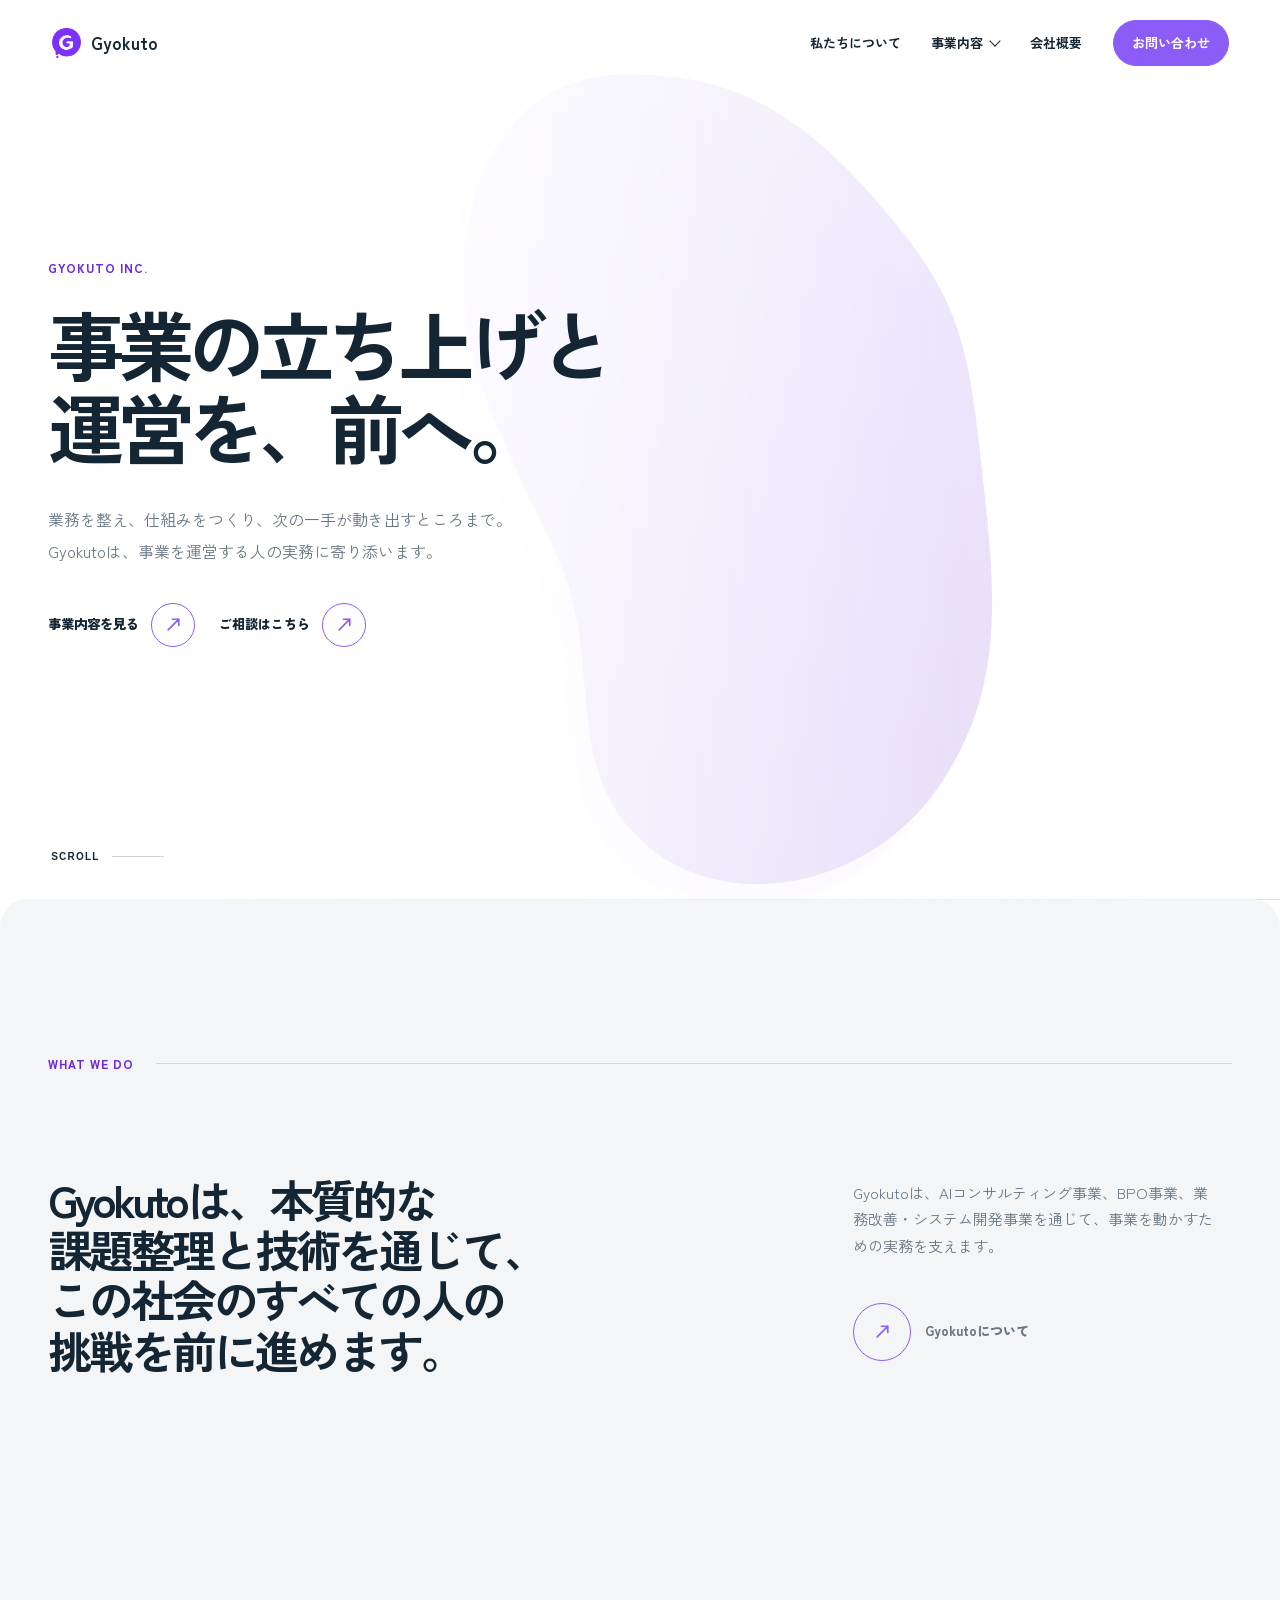
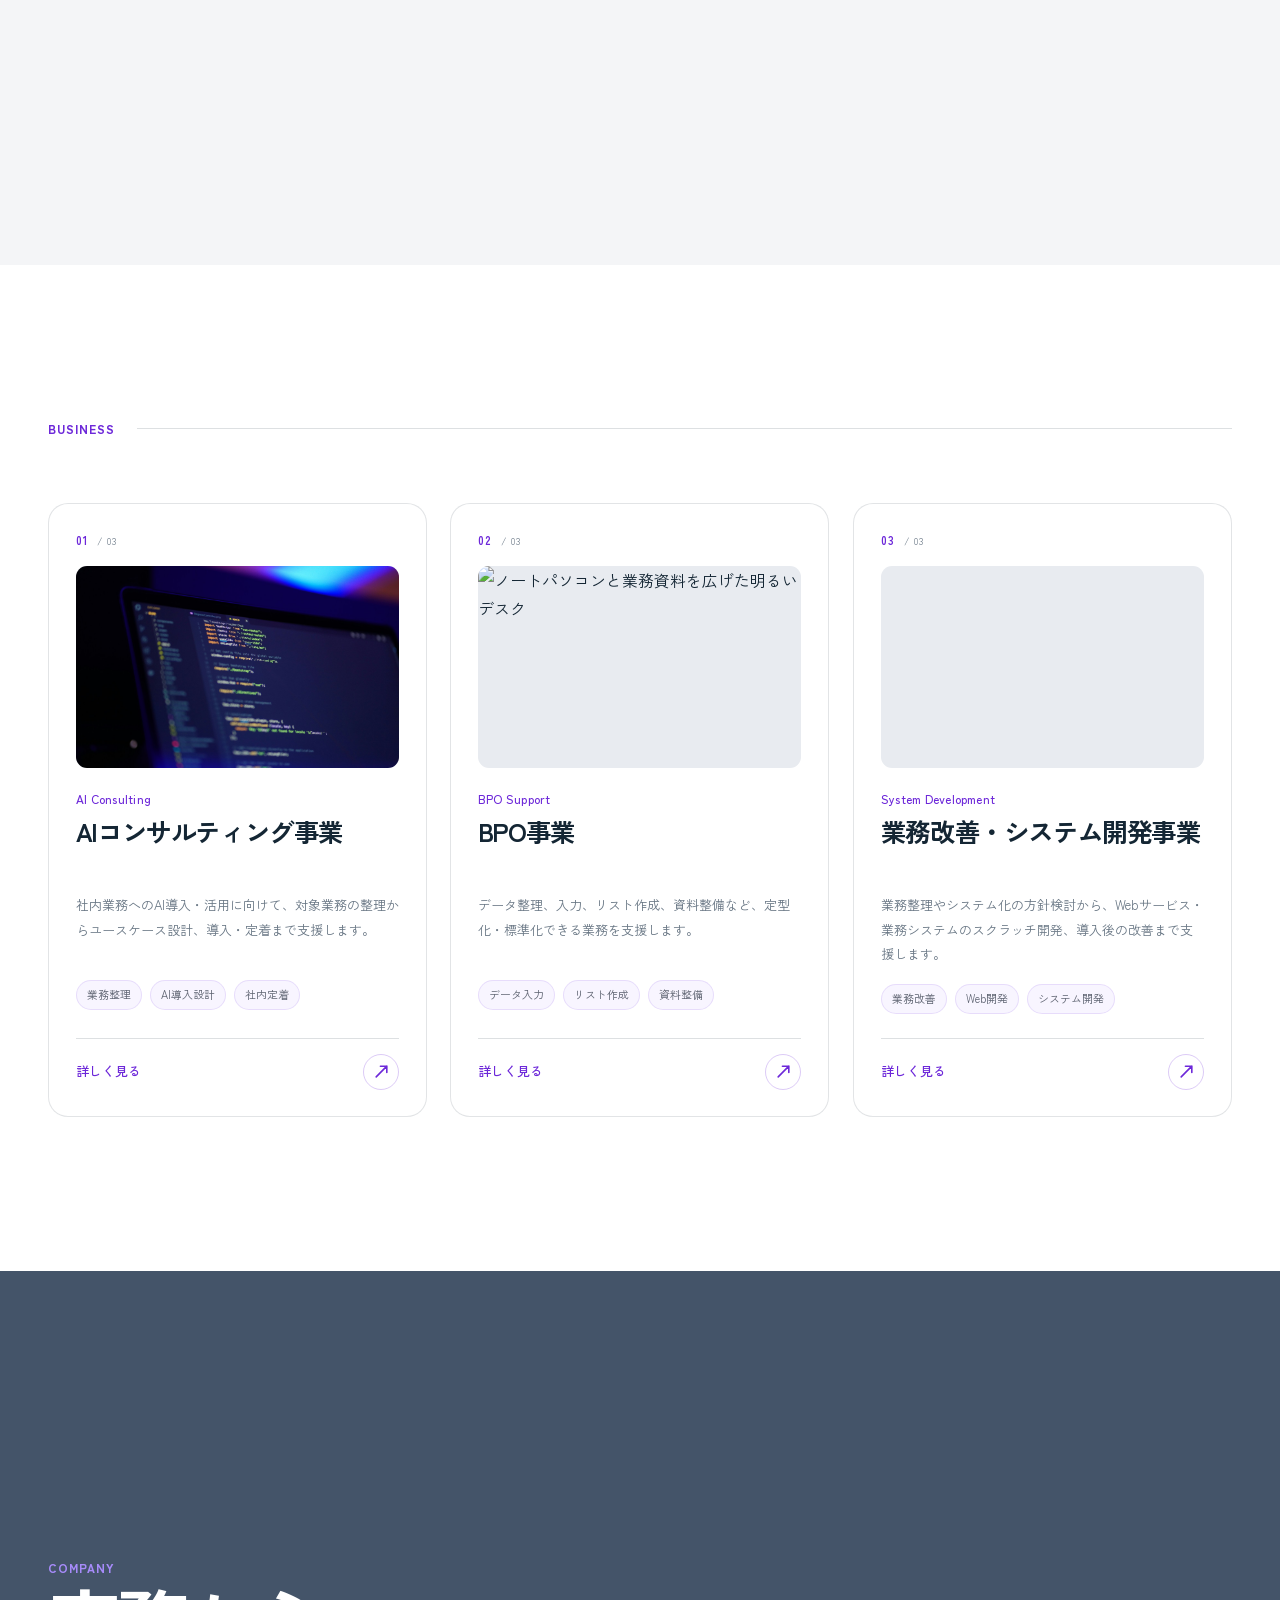
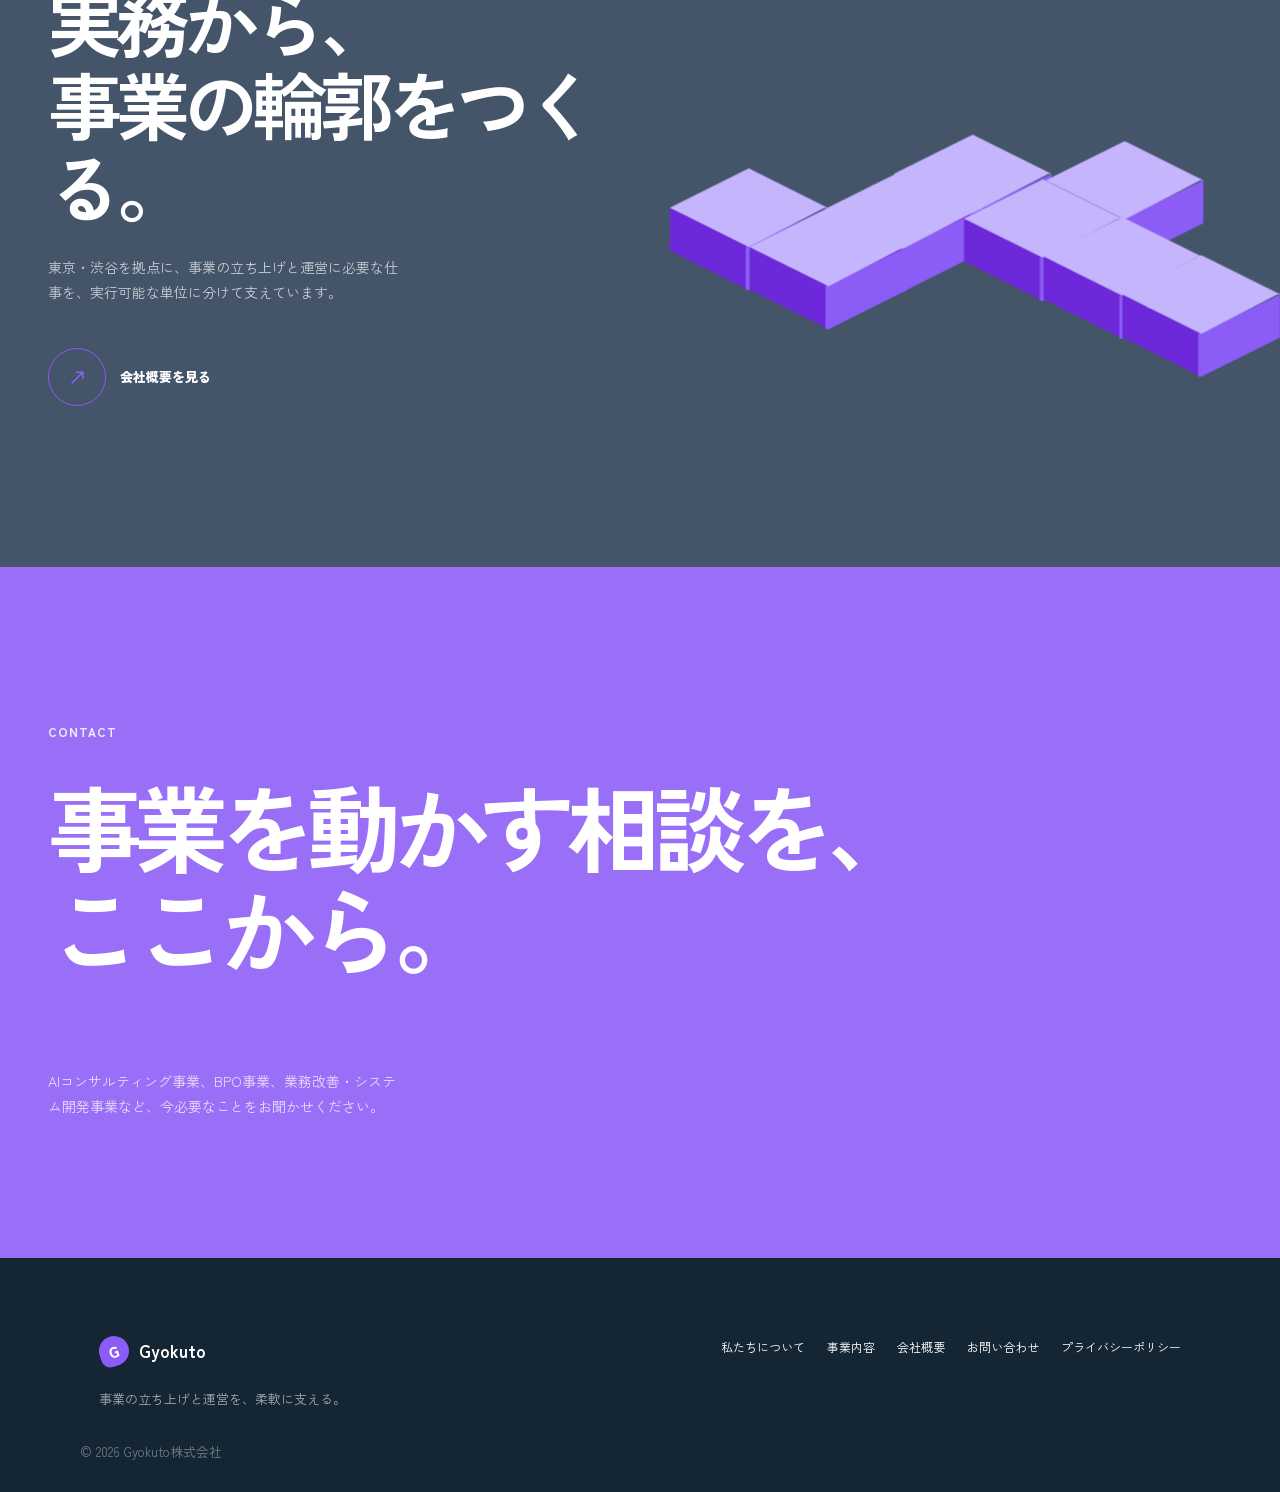
==== commit 4d811466: "Refresh AI consulting and services pages" ====
--- a/index.html
+++ b/index.html
@@ -17,6 +17,7 @@
   <link rel="preconnect" href="https://fonts.gstatic.com" crossorigin>
   <link href="https://fonts.googleapis.com/css2?family=Zen+Kaku+Gothic+New:wght@300;400;500;600;700&display=swap" rel="stylesheet">
   <link rel="stylesheet" href="styles.css?v=20260920-46">
+  <link rel="stylesheet" href="home-business.css?v=20260924-1">
   <script type="application/ld+json">
   {
     "@context": "https://schema.org",
@@ -169,28 +170,49 @@
         </div>
         <div class="home-business-list">
           <a class="home-business-card reveal-item" style="--delay: 220ms" href="ai-it-consulting.html">
-            <span class="home-business-card-index">01</span>
+            <span class="home-business-card-index"><span>01</span><span aria-hidden="true">/ 03</span></span>
+            <span class="home-business-card-media">
+              <img class="home-business-card-image home-business-card-image-ai" src="assets/business-ai-consulting.jpg" alt="暗い室内で青い光に照らされたコード画面" width="2000" height="1333" loading="lazy" decoding="async">
+            </span>
             <span class="home-business-card-content">
+              <span class="home-business-card-kicker">AI Consulting</span>
               <strong>AIコンサルティング事業</strong>
               <span class="home-business-card-description">社内業務へのAI導入・活用に向けて、対象業務の整理からユースケース設計、導入・定着まで支援します。</span>
-            </span>
-            <span class="home-business-card-arrow arrow-button" aria-hidden="true"><svg class="icon-arrow icon-arrow-primary" viewBox="0 0 16 16" focusable="false"><path d="M3 13 13 3M7 3h6v6"></path></svg><svg class="icon-arrow icon-arrow-secondary" viewBox="0 0 16 16" focusable="false"><path d="M3 13 13 3M7 3h6v6"></path></svg></span>
+              <span class="home-business-card-tags" role="list" aria-label="主な支援内容">
+                <span role="listitem">業務整理</span><span role="listitem">AI導入設計</span><span role="listitem">社内定着</span>
+              </span>
+            </span>
+            <span class="home-business-card-more">詳しく見る <span class="home-business-card-arrow arrow-button" aria-hidden="true"><svg class="icon-arrow icon-arrow-primary" viewBox="0 0 16 16" focusable="false"><path d="M3 13 13 3M7 3h6v6"></path></svg><svg class="icon-arrow icon-arrow-secondary" viewBox="0 0 16 16" focusable="false"><path d="M3 13 13 3M7 3h6v6"></path></svg></span></span>
           </a>
           <a class="home-business-card reveal-item" style="--delay: 300ms" href="bpo.html">
-            <span class="home-business-card-index">02</span>
+            <span class="home-business-card-index"><span>02</span><span aria-hidden="true">/ 03</span></span>
+            <span class="home-business-card-media">
+              <img class="home-business-card-image home-business-card-image-bpo" src="assets/hero-operations.png" alt="ノートパソコンと業務資料を広げた明るいデスク" width="1672" height="941" loading="lazy" decoding="async">
+            </span>
             <span class="home-business-card-content">
+              <span class="home-business-card-kicker">BPO Support</span>
               <strong>BPO事業</strong>
               <span class="home-business-card-description">データ整理、入力、リスト作成、資料整備など、定型化・標準化できる業務を支援します。</span>
-            </span>
-            <span class="home-business-card-arrow arrow-button" aria-hidden="true"><svg class="icon-arrow icon-arrow-primary" viewBox="0 0 16 16" focusable="false"><path d="M3 13 13 3M7 3h6v6"></path></svg><svg class="icon-arrow icon-arrow-secondary" viewBox="0 0 16 16" focusable="false"><path d="M3 13 13 3M7 3h6v6"></path></svg></span>
+              <span class="home-business-card-tags" role="list" aria-label="主な支援内容">
+                <span role="listitem">データ入力</span><span role="listitem">リスト作成</span><span role="listitem">資料整備</span>
+              </span>
+            </span>
+            <span class="home-business-card-more">詳しく見る <span class="home-business-card-arrow arrow-button" aria-hidden="true"><svg class="icon-arrow icon-arrow-primary" viewBox="0 0 16 16" focusable="false"><path d="M3 13 13 3M7 3h6v6"></path></svg><svg class="icon-arrow icon-arrow-secondary" viewBox="0 0 16 16" focusable="false"><path d="M3 13 13 3M7 3h6v6"></path></svg></span></span>
           </a>
           <a class="home-business-card reveal-item" style="--delay: 380ms" href="web-services.html">
-            <span class="home-business-card-index">03</span>
+            <span class="home-business-card-index"><span>03</span><span aria-hidden="true">/ 03</span></span>
+            <span class="home-business-card-media">
+              <img class="home-business-card-image home-business-card-image-development" src="assets/business-system-development.jpg" alt="複数のモニターに表示されたソフトウェア開発画面" width="1466" height="2200" loading="lazy" decoding="async">
+            </span>
             <span class="home-business-card-content">
+              <span class="home-business-card-kicker">System Development</span>
               <strong>業務改善・システム開発事業</strong>
               <span class="home-business-card-description">業務整理やシステム化の方針検討から、Webサービス・業務システムのスクラッチ開発、導入後の改善まで支援します。</span>
-            </span>
-            <span class="home-business-card-arrow arrow-button" aria-hidden="true"><svg class="icon-arrow icon-arrow-primary" viewBox="0 0 16 16" focusable="false"><path d="M3 13 13 3M7 3h6v6"></path></svg><svg class="icon-arrow icon-arrow-secondary" viewBox="0 0 16 16" focusable="false"><path d="M3 13 13 3M7 3h6v6"></path></svg></span>
+              <span class="home-business-card-tags" role="list" aria-label="主な支援内容">
+                <span role="listitem">業務改善</span><span role="listitem">Web開発</span><span role="listitem">システム開発</span>
+              </span>
+            </span>
+            <span class="home-business-card-more">詳しく見る <span class="home-business-card-arrow arrow-button" aria-hidden="true"><svg class="icon-arrow icon-arrow-primary" viewBox="0 0 16 16" focusable="false"><path d="M3 13 13 3M7 3h6v6"></path></svg><svg class="icon-arrow icon-arrow-secondary" viewBox="0 0 16 16" focusable="false"><path d="M3 13 13 3M7 3h6v6"></path></svg></span></span>
           </a>
         </div>
       </div>
--- a/styles.css
+++ b/styles.css
@@ -7400,3 +7400,1065 @@
     transform: rotate(-18deg);
   }
 }
+/* AI consulting page: keep the brand's morph background, but give dense copy a quiet reading surface. */
+body.inner-page.ai-consulting-page {
+  --ai-reading-surface: rgba(255, 255, 255, 0.9);
+}
+
+body.inner-page.ai-consulting-page .home-morph-shape {
+  opacity: 0.16;
+}
+
+body.inner-page.ai-consulting-page .ai-services,
+body.inner-page.ai-consulting-page .ai-examples,
+body.inner-page.ai-consulting-page .ai-routing,
+body.inner-page.ai-consulting-page .ai-deliverables,
+body.inner-page.ai-consulting-page .ai-process,
+body.inner-page.ai-consulting-page .ai-trust,
+body.inner-page.ai-consulting-page .ai-faq {
+  background: var(--ai-reading-surface);
+}
+
+body.inner-page.ai-consulting-page .ai-hero {
+  padding-top: clamp(48px, 6vw, 80px);
+  padding-bottom: clamp(54px, 6vw, 84px);
+  background: rgba(255, 255, 255, 0.55);
+}
+
+body.inner-page.ai-consulting-page .ai-hero h1 {
+  font-size: clamp(44px, 6vw, 78px);
+}
+
+body.inner-page.ai-consulting-page .ai-hero-tagline {
+  font-size: clamp(19px, 2.2vw, 30px) !important;
+}
+
+body.inner-page.ai-consulting-page .ai-service-range-detail {
+  font-size: 13px;
+}
+
+body.inner-page.ai-consulting-page .ai-service-range-detail h4 {
+  color: var(--ai-accent-dark);
+}
+
+body.inner-page.ai-consulting-page .ai-service-range-detail h4:nth-of-type(2) {
+  margin-top: 14px;
+}
+
+body.inner-page.ai-consulting-page .ai-work-example {
+  padding: 0;
+}
+
+body.inner-page.ai-consulting-page .ai-work-example-heading {
+  position: relative;
+  display: grid;
+  grid-template-columns: 120px minmax(0, 1fr) 24px;
+  gap: clamp(20px, 4vw, 64px);
+  align-items: center;
+  width: 100%;
+  padding: 26px 0;
+  color: inherit;
+  cursor: pointer;
+  list-style: none;
+}
+
+body.inner-page.ai-consulting-page .ai-work-example-heading::-webkit-details-marker,
+body.inner-page.ai-consulting-page .ai-scope-more summary::-webkit-details-marker,
+body.inner-page.ai-consulting-page .ai-deliverables-more summary::-webkit-details-marker {
+  display: none;
+}
+
+body.inner-page.ai-consulting-page .ai-work-example-title {
+  color: var(--inner-ink);
+  font-size: clamp(20px, 2.3vw, 30px);
+  font-weight: 700;
+  letter-spacing: -0.06em;
+  line-height: 1.4;
+}
+
+body.inner-page.ai-consulting-page .ai-work-example-heading .ai-faq-toggle,
+body.inner-page.ai-consulting-page .ai-scope-more summary .ai-faq-toggle,
+body.inner-page.ai-consulting-page .ai-deliverables-more summary .ai-faq-toggle {
+  position: static;
+  justify-self: end;
+  font-size: 20px;
+}
+
+body.inner-page.ai-consulting-page .ai-work-example[open] .ai-faq-toggle,
+body.inner-page.ai-consulting-page .ai-scope-more[open] .ai-faq-toggle,
+body.inner-page.ai-consulting-page .ai-deliverables-more[open] .ai-faq-toggle {
+  font-size: 0;
+}
+
+body.inner-page.ai-consulting-page .ai-work-example[open] .ai-faq-toggle::after,
+body.inner-page.ai-consulting-page .ai-scope-more[open] .ai-faq-toggle::after,
+body.inner-page.ai-consulting-page .ai-deliverables-more[open] .ai-faq-toggle::after {
+  font-size: 20px;
+  content: "−";
+}
+
+body.inner-page.ai-consulting-page .ai-work-example-details {
+  margin: 0;
+  padding: 0 0 28px 140px;
+}
+
+body.inner-page.ai-consulting-page .ai-work-example-details dt {
+  margin-bottom: 6px;
+  color: var(--ai-accent-dark);
+  font-size: 11px;
+}
+
+body.inner-page.ai-consulting-page .ai-work-example-details dd {
+  font-size: 13px;
+}
+
+body.inner-page.ai-consulting-page .ai-scope-more,
+body.inner-page.ai-consulting-page .ai-deliverables-more {
+  margin-top: 40px;
+  border-top: 1px solid var(--inner-line);
+  border-bottom: 1px solid var(--inner-line);
+}
+
+body.inner-page.ai-consulting-page .ai-scope-more summary,
+body.inner-page.ai-consulting-page .ai-deliverables-more summary {
+  display: flex;
+  align-items: center;
+  justify-content: space-between;
+  gap: 20px;
+  padding: 21px 0;
+  color: var(--inner-ink);
+  font-size: 15px;
+  font-weight: 700;
+  cursor: pointer;
+  list-style: none;
+}
+
+body.inner-page.ai-consulting-page .ai-scope-more-body {
+  padding: 0 0 28px;
+}
+
+body.inner-page.ai-consulting-page .ai-scope-more-body > p {
+  max-width: var(--ai-copy-width);
+  margin: 0 0 18px;
+  line-height: 1.9;
+}
+
+body.inner-page.ai-consulting-page .ai-scope-more .ai-plain-list {
+  margin-top: 0;
+}
+
+body.inner-page.ai-consulting-page .ai-deliverable-groups {
+  display: grid;
+  grid-template-columns: repeat(4, minmax(0, 1fr));
+  border-top: 1px solid var(--inner-ink);
+  border-bottom: 1px solid var(--inner-line);
+}
+
+body.inner-page.ai-consulting-page .ai-deliverable-groups article {
+  padding: 24px clamp(18px, 2.6vw, 34px) 28px;
+  border-left: 1px solid var(--inner-line);
+}
+
+body.inner-page.ai-consulting-page .ai-deliverable-groups article:first-child {
+  padding-left: 0;
+  border-left: 0;
+}
+
+body.inner-page.ai-consulting-page .ai-deliverable-groups span {
+  color: var(--ai-accent-dark);
+  font-size: 11px;
+  font-weight: 700;
+  letter-spacing: 0.14em;
+}
+
+body.inner-page.ai-consulting-page .ai-deliverable-groups h3 {
+  margin: 20px 0 10px;
+  color: var(--inner-ink);
+  font-size: 20px;
+  letter-spacing: -0.05em;
+}
+
+body.inner-page.ai-consulting-page .ai-deliverable-groups p {
+  margin: 0;
+  font-size: 13px;
+  line-height: 1.85;
+}
+
+body.inner-page.ai-consulting-page .ai-deliverables-list {
+  margin: 0;
+  padding: 0 0 24px 22px;
+}
+
+body.inner-page.ai-consulting-page .ai-deliverables-list li {
+  padding: 10px 0;
+}
+
+body.inner-page.ai-consulting-page .ai-process-decision {
+  margin-bottom: 0;
+}
+
+body.inner-page.ai-consulting-page .ai-inline-cta {
+  max-width: var(--ai-copy-width);
+  margin: 30px 0 0;
+  padding-top: 22px;
+  border-top: 1px solid var(--inner-line);
+  color: var(--inner-muted);
+  font-size: 14px;
+  line-height: 1.9;
+}
+
+body.inner-page.ai-consulting-page .ai-inline-cta .text-link {
+  display: inline-block;
+  margin-left: 12px;
+}
+
+body.inner-page.ai-consulting-page .ai-trust-grid {
+  display: grid;
+  grid-template-columns: repeat(2, minmax(0, 1fr));
+  border-top: 1px solid var(--inner-ink);
+}
+
+body.inner-page.ai-consulting-page .ai-trust-block {
+  padding: 28px clamp(24px, 4vw, 58px) 0;
+}
+
+body.inner-page.ai-consulting-page .ai-trust-block:first-child {
+  padding-left: 0;
+}
+
+body.inner-page.ai-consulting-page .ai-trust-block + .ai-trust-block {
+  border-left: 1px solid var(--inner-line);
+}
+
+body.inner-page.ai-consulting-page .ai-trust-block h3 {
+  margin: 0 0 12px;
+  color: var(--inner-ink);
+  font-size: 24px;
+  letter-spacing: -0.05em;
+}
+
+body.inner-page.ai-consulting-page .ai-trust-block > p:first-of-type {
+  max-width: 620px;
+}
+
+body.inner-page.ai-consulting-page .ai-trust .ai-information,
+body.inner-page.ai-consulting-page .ai-trust .ai-pricing {
+  background: transparent;
+}
+
+body.inner-page.ai-consulting-page .ai-trust .ai-plain-list,
+body.inner-page.ai-consulting-page .ai-trust .ai-pricing-list {
+  margin-top: 22px;
+}
+
+@media (max-width: 920px) {
+  body.inner-page.ai-consulting-page .ai-routing-layout {
+    grid-template-columns: 1fr;
+  }
+
+  body.inner-page.ai-consulting-page .ai-routing-center {
+    grid-column: auto;
+    justify-self: start;
+    width: 100%;
+    padding-left: 0;
+    text-align: left;
+  }
+
+  body.inner-page.ai-consulting-page .ai-routing-item,
+  body.inner-page.ai-consulting-page .ai-routing-item + .ai-routing-item {
+    min-height: 0;
+    padding: 24px 0;
+    border-top: 1px solid var(--inner-line);
+    border-left: 0;
+  }
+
+  body.inner-page.ai-consulting-page .ai-deliverable-groups {
+    grid-template-columns: repeat(2, minmax(0, 1fr));
+  }
+
+  body.inner-page.ai-consulting-page .ai-deliverable-groups article:nth-child(odd) {
+    padding-left: 0;
+    border-left: 0;
+  }
+
+  body.inner-page.ai-consulting-page .ai-deliverable-groups article:nth-child(n + 3) {
+    border-top: 1px solid var(--inner-line);
+  }
+
+  body.inner-page.ai-consulting-page .ai-trust-grid {
+    grid-template-columns: 1fr;
+  }
+
+  body.inner-page.ai-consulting-page .ai-trust-block,
+  body.inner-page.ai-consulting-page .ai-trust-block:first-child {
+    padding: 28px 0 0;
+  }
+
+  body.inner-page.ai-consulting-page .ai-trust-block + .ai-trust-block {
+    padding-top: 36px;
+    border-top: 1px solid var(--inner-line);
+    border-left: 0;
+  }
+
+  body.inner-page.ai-consulting-page .ai-work-example-details {
+    padding-left: 0;
+  }
+}
+
+@media (max-width: 640px) {
+  body.inner-page.ai-consulting-page .home-morph-shape {
+    opacity: 0.1;
+  }
+
+  body.inner-page.ai-consulting-page .ai-deliverable-groups {
+    grid-template-columns: 1fr;
+  }
+
+  body.inner-page.ai-consulting-page .ai-deliverable-groups article,
+  body.inner-page.ai-consulting-page .ai-deliverable-groups article:nth-child(odd) {
+    padding: 22px 0 24px;
+    border-left: 0;
+  }
+
+  body.inner-page.ai-consulting-page .ai-deliverable-groups article + article {
+    border-top: 1px solid var(--inner-line);
+  }
+
+  body.inner-page.ai-consulting-page .ai-work-example-heading {
+    grid-template-columns: 1fr 24px;
+    gap: 8px;
+    padding: 22px 0;
+  }
+
+  body.inner-page.ai-consulting-page .ai-work-example-heading > span:first-child {
+    grid-column: 1 / -1;
+  }
+
+  body.inner-page.ai-consulting-page .ai-work-example-title {
+    grid-column: 1;
+    font-size: 21px;
+  }
+
+  body.inner-page.ai-consulting-page .ai-work-example-heading .ai-faq-toggle {
+    grid-column: 2;
+    grid-row: 2;
+  }
+
+  body.inner-page.ai-consulting-page .ai-inline-cta .text-link {
+    display: block;
+    margin: 10px 0 0;
+  }
+}
+
+/* Final AI page reading pass. Keep this page-specific so the other services stay unchanged. */
+body.inner-page.ai-consulting-page .section {
+  padding-top: clamp(56px, 7vw, 96px);
+  padding-bottom: clamp(56px, 7vw, 96px);
+}
+
+body.inner-page.ai-consulting-page main p,
+body.inner-page.ai-consulting-page main li,
+body.inner-page.ai-consulting-page main dd {
+  font-size: 16px;
+  line-height: 1.9;
+}
+
+body.inner-page.ai-consulting-page .ai-section-heading > .eyebrow {
+  display: none;
+}
+
+body.inner-page.ai-consulting-page .ai-section-heading h2 {
+  max-width: 820px;
+  font-size: clamp(32px, 4vw, 48px);
+  line-height: 1.32;
+  letter-spacing: -0.055em;
+}
+
+body.inner-page.ai-consulting-page .ai-service-range {
+  display: block;
+  border-top: 1px solid var(--inner-ink);
+}
+
+body.inner-page.ai-consulting-page .ai-service-range-item {
+  display: block;
+  padding: clamp(28px, 4vw, 46px) 0;
+  border-bottom: 1px solid var(--inner-line);
+}
+
+body.inner-page.ai-consulting-page .ai-service-range-number,
+body.inner-page.ai-consulting-page .ai-routing-item > span,
+body.inner-page.ai-consulting-page .ai-deliverable-groups > article > span,
+body.inner-page.ai-consulting-page .ai-work-example-heading > span:first-child {
+  display: none;
+}
+
+body.inner-page.ai-consulting-page .ai-service-range-main {
+  max-width: 760px;
+}
+
+body.inner-page.ai-consulting-page .ai-service-range-main h3 {
+  margin-bottom: 12px;
+  font-size: clamp(24px, 3vw, 36px);
+  line-height: 1.35;
+}
+
+body.inner-page.ai-consulting-page .ai-service-range-detail {
+  display: block;
+  margin-top: 28px;
+  padding: 22px 0 0 24px;
+  border-top: 0;
+  border-left: 2px solid rgba(109, 40, 217, 0.28);
+  font-size: 16px;
+}
+
+body.inner-page.ai-consulting-page .ai-service-range-detail h4 {
+  margin: 0 0 8px;
+  color: var(--inner-ink);
+  font-size: 14px;
+  letter-spacing: 0;
+}
+
+body.inner-page.ai-consulting-page .ai-service-range-detail h4:nth-of-type(2) {
+  margin-top: 22px;
+}
+
+body.inner-page.ai-consulting-page .ai-service-range-detail ul {
+  display: flex;
+  flex-wrap: wrap;
+  gap: 4px 24px;
+  margin: 0;
+  padding: 0;
+  list-style: none;
+}
+
+body.inner-page.ai-consulting-page .ai-service-range-detail li {
+  position: relative;
+  padding-left: 16px;
+}
+
+body.inner-page.ai-consulting-page .ai-service-range-detail li::before {
+  content: "";
+  position: absolute;
+  top: 0.82em;
+  left: 0;
+  width: 5px;
+  height: 5px;
+  border-radius: 50%;
+  background: var(--ai-accent);
+}
+
+body.inner-page.ai-consulting-page .ai-work-example-list {
+  display: grid;
+  gap: 14px;
+}
+
+body.inner-page.ai-consulting-page .ai-work-example {
+  padding: 0 24px;
+  border: 1px solid var(--inner-line);
+  border-radius: 10px;
+  background: rgba(255, 255, 255, 0.74);
+}
+
+body.inner-page.ai-consulting-page .ai-work-example-heading {
+  display: grid;
+  grid-template-columns: minmax(0, 1fr) 24px;
+  gap: 16px;
+  padding: 22px 0;
+}
+
+body.inner-page.ai-consulting-page .ai-work-example-title {
+  font-size: clamp(18px, 2.2vw, 26px);
+  letter-spacing: -0.04em;
+}
+
+body.inner-page.ai-consulting-page .ai-work-example-details {
+  display: block;
+  margin: 0;
+  padding: 0 0 24px;
+}
+
+body.inner-page.ai-consulting-page .ai-work-example-details > div,
+body.inner-page.ai-consulting-page .ai-work-example-details > div:first-child {
+  display: block;
+  padding: 14px 0 0;
+  border-top: 1px solid var(--inner-line);
+}
+
+body.inner-page.ai-consulting-page .ai-work-example-details dt {
+  margin-bottom: 2px;
+  color: var(--inner-ink);
+  font-size: 13px;
+  font-weight: 700;
+}
+
+body.inner-page.ai-consulting-page .ai-work-example-details dd {
+  margin: 0;
+  font-size: 16px;
+}
+
+body.inner-page.ai-consulting-page .ai-routing-layout {
+  display: grid;
+  grid-template-columns: repeat(3, minmax(0, 1fr));
+  gap: 16px;
+}
+
+body.inner-page.ai-consulting-page .ai-routing-item,
+body.inner-page.ai-consulting-page .ai-routing-item + .ai-routing-item {
+  min-height: 0;
+  padding: 26px 24px 28px;
+  border: 1px solid var(--inner-line);
+  border-top: 3px solid var(--ai-accent);
+  border-radius: 10px;
+  background: rgba(255, 255, 255, 0.74);
+}
+
+body.inner-page.ai-consulting-page .ai-routing-item h3 {
+  margin-bottom: 12px;
+  color: var(--inner-ink);
+  font-size: 22px;
+  line-height: 1.45;
+}
+
+body.inner-page.ai-consulting-page .ai-routing-item p {
+  margin: 0;
+}
+
+body.inner-page.ai-consulting-page .ai-deliverable-groups {
+  display: grid;
+  grid-template-columns: repeat(2, minmax(0, 1fr));
+  gap: 16px;
+  border: 0;
+}
+
+body.inner-page.ai-consulting-page .ai-deliverable-groups article,
+body.inner-page.ai-consulting-page .ai-deliverable-groups article:first-child {
+  padding: 26px 24px 28px;
+  border: 1px solid var(--inner-line);
+  border-radius: 10px;
+  background: rgba(255, 255, 255, 0.74);
+}
+
+body.inner-page.ai-consulting-page .ai-deliverable-groups h3 {
+  margin: 0 0 10px;
+  font-size: 22px;
+}
+
+body.inner-page.ai-consulting-page .ai-deliverable-groups p {
+  margin: 0;
+}
+
+body.inner-page.ai-consulting-page .ai-process-list {
+  display: grid;
+  gap: 0;
+}
+
+body.inner-page.ai-consulting-page .ai-process-list li {
+  display: grid;
+  grid-template-columns: 42px minmax(0, 1fr);
+  column-gap: 18px;
+  padding: 28px 0;
+  border-top: 1px solid var(--inner-line);
+}
+
+body.inner-page.ai-consulting-page .ai-process-list li:last-child {
+  border-bottom: 1px solid var(--inner-line);
+}
+
+body.inner-page.ai-consulting-page .ai-process-list li::before {
+  display: none;
+}
+
+body.inner-page.ai-consulting-page .ai-process-list li > span {
+  grid-row: 1 / span 2;
+  padding-top: 4px;
+  color: var(--ai-accent-dark);
+  font-size: 13px;
+  font-weight: 700;
+  letter-spacing: 0.08em;
+}
+
+body.inner-page.ai-consulting-page .ai-process-list li > div {
+  grid-column: 2;
+}
+
+body.inner-page.ai-consulting-page .ai-process-list h3 {
+  margin-bottom: 8px;
+  font-size: 22px;
+}
+
+body.inner-page.ai-consulting-page .ai-process-side {
+  margin-top: 10px;
+  padding-left: 16px;
+  border-left: 2px solid rgba(109, 40, 217, 0.22);
+}
+
+body.inner-page.ai-consulting-page .ai-process-meta {
+  margin: 0;
+  color: var(--inner-muted);
+}
+
+body.inner-page.ai-consulting-page .ai-process-meta strong {
+  display: inline;
+  margin-right: 10px;
+  color: var(--inner-ink);
+  font-size: 14px;
+}
+
+
+body.inner-page.ai-consulting-page .ai-trust-grid {
+  display: grid;
+  grid-template-columns: repeat(2, minmax(0, 1fr));
+  gap: 16px;
+  border: 0;
+}
+
+body.inner-page.ai-consulting-page .ai-trust-block,
+body.inner-page.ai-consulting-page .ai-trust-block:first-child,
+body.inner-page.ai-consulting-page .ai-trust-block + .ai-trust-block {
+  padding: 26px 24px 28px;
+  border: 1px solid var(--inner-line);
+  border-radius: 10px;
+  background: rgba(255, 255, 255, 0.74);
+}
+
+body.inner-page.ai-consulting-page .ai-trust-block h3 {
+  margin-bottom: 12px;
+  font-size: 24px;
+}
+
+@media (max-width: 920px) {
+  body.inner-page.ai-consulting-page .ai-routing-layout,
+  body.inner-page.ai-consulting-page .ai-trust-grid {
+    grid-template-columns: 1fr;
+  }
+}
+
+@media (max-width: 640px) {
+  body.inner-page.ai-consulting-page .ai-deliverable-groups {
+    grid-template-columns: 1fr;
+  }
+
+  body.inner-page.ai-consulting-page .ai-deliverable-groups article,
+  body.inner-page.ai-consulting-page .ai-deliverable-groups article:first-child {
+    padding: 24px 20px 26px;
+  }
+
+  body.inner-page.ai-consulting-page .ai-work-example {
+    padding: 0 18px;
+  }
+
+  body.inner-page.ai-consulting-page .ai-process-list li {
+    grid-template-columns: 32px minmax(0, 1fr);
+    column-gap: 12px;
+  }
+
+  body.inner-page.ai-consulting-page .ai-process-meta strong {
+    display: block;
+    margin: 0 0 4px;
+  }
+}
+
+/* Final pass: readable service-page content, without the specification-sheet look. */
+body.inner-page.ai-consulting-page .ai-clean-main p {
+  color: #52616d;
+  font-weight: 400;
+}
+
+body.inner-page.ai-consulting-page .ai-clean-hero h1,
+body.inner-page.ai-consulting-page .ai-clean-section-head h2,
+body.inner-page.ai-consulting-page .ai-clean-approach h3,
+body.inner-page.ai-consulting-page .ai-clean-examples-grid h3,
+body.inner-page.ai-consulting-page .ai-clean-process-list h3,
+body.inner-page.ai-consulting-page .ai-clean-check-list h3,
+body.inner-page.ai-consulting-page .ai-clean-cta h2 {
+  letter-spacing: -0.04em;
+}
+
+body.inner-page.ai-consulting-page .ai-clean-examples-grid {
+  gap: 48px clamp(36px, 7vw, 112px);
+}
+
+body.inner-page.ai-consulting-page .ai-clean-examples-grid article,
+body.inner-page.ai-consulting-page .ai-clean-examples-grid article:nth-child(-n + 2) {
+  padding: 0;
+  border-top: 0;
+}
+
+body.inner-page.ai-consulting-page .ai-clean-process-list li {
+  gap: 24px;
+  padding: 18px 0;
+  border: 0;
+}
+
+body.inner-page.ai-consulting-page .ai-clean-process-list li + li {
+  margin-top: 14px;
+}
+
+body.inner-page.ai-consulting-page .ai-clean-process-list li:last-child {
+  border-bottom: 0;
+}
+
+body.inner-page.ai-consulting-page .ai-clean-step-number {
+  padding-top: 6px;
+  font-size: 13px;
+}
+
+body.inner-page.ai-consulting-page .ai-clean-check-list article {
+  padding-top: 0;
+  border-top: 0;
+}
+
+body.inner-page.ai-consulting-page .ai-clean-faq-list {
+  border-top: 0;
+}
+
+body.inner-page.ai-consulting-page .ai-clean-faq-list details {
+  border-top: 1px solid var(--inner-line);
+  border-bottom: 0;
+}
+
+body.inner-page.ai-consulting-page .ai-clean-faq-list details:last-child {
+  border-bottom: 1px solid var(--inner-line);
+}
+
+@media (max-width: 640px) {
+  body.inner-page.ai-consulting-page .ai-clean-examples-grid {
+    gap: 34px;
+  }
+
+  body.inner-page.ai-consulting-page .ai-clean-process-list li {
+    gap: 16px;
+    padding: 14px 0;
+  }
+
+  body.inner-page.ai-consulting-page .ai-clean-process-list li + li {
+    margin-top: 8px;
+  }
+}
+
+/* AI consulting page: simple service-page layout. The shared moving background remains intact. */
+body.inner-page.ai-consulting-page .ai-clean-main {
+  color: var(--inner-ink);
+}
+
+body.inner-page.ai-consulting-page .ai-clean-main p {
+  color: #52616d;
+  font-size: 17px;
+  line-height: 1.9;
+}
+
+body.inner-page.ai-consulting-page .ai-clean-hero {
+  display: flex;
+  min-height: min(720px, calc(100vh - 76px));
+  align-items: center;
+  padding: clamp(90px, 12vw, 160px) 0 clamp(100px, 13vw, 180px);
+}
+
+body.inner-page.ai-consulting-page .ai-clean-hero-copy {
+  max-width: 760px;
+}
+
+body.inner-page.ai-consulting-page .ai-clean-hero h1 {
+  max-width: 760px;
+  margin: 0 0 30px;
+  color: var(--inner-ink);
+  font-size: clamp(46px, 7vw, 86px);
+  font-weight: 700;
+  letter-spacing: -0.04em;
+  line-height: 1.12;
+}
+
+body.inner-page.ai-consulting-page .ai-clean-hero .ai-clean-lead {
+  max-width: 700px;
+  margin: 0 0 18px;
+  color: var(--inner-ink);
+  font-size: clamp(20px, 2.4vw, 28px);
+  font-weight: 500;
+  letter-spacing: -0.02em;
+  line-height: 1.65;
+}
+
+body.inner-page.ai-consulting-page .ai-clean-hero-copy > p:not(.ai-clean-lead) {
+  max-width: 630px;
+  margin: 0;
+}
+
+body.inner-page.ai-consulting-page .ai-clean-actions {
+  display: flex;
+  flex-wrap: wrap;
+  align-items: center;
+  gap: 20px 28px;
+  margin-top: 40px;
+}
+
+body.inner-page.ai-consulting-page .ai-clean-actions .text-link {
+  color: var(--ai-accent-dark);
+  font-weight: 700;
+}
+
+body.inner-page.ai-consulting-page .ai-clean-section {
+  padding: clamp(88px, 10vw, 144px) 0;
+}
+
+body.inner-page.ai-consulting-page .ai-clean-section-head {
+  max-width: 760px;
+  margin-bottom: 58px;
+}
+
+body.inner-page.ai-consulting-page .ai-clean-section-head h2 {
+  margin: 0 0 18px;
+  color: var(--inner-ink);
+  font-size: clamp(34px, 4.8vw, 58px);
+  font-weight: 700;
+  letter-spacing: -0.04em;
+  line-height: 1.25;
+}
+
+body.inner-page.ai-consulting-page .ai-clean-section-head p {
+  max-width: 650px;
+  margin: 0;
+}
+
+body.inner-page.ai-consulting-page .ai-clean-approach {
+  display: grid;
+  grid-template-columns: repeat(3, minmax(0, 1fr));
+  gap: clamp(28px, 5vw, 72px);
+}
+
+body.inner-page.ai-consulting-page .ai-clean-approach article,
+body.inner-page.ai-consulting-page .ai-clean-examples-grid article,
+body.inner-page.ai-consulting-page .ai-clean-check-list article {
+  min-width: 0;
+}
+
+body.inner-page.ai-consulting-page .ai-clean-approach h3,
+body.inner-page.ai-consulting-page .ai-clean-examples-grid h3,
+body.inner-page.ai-consulting-page .ai-clean-check-list h3 {
+  margin: 0 0 12px;
+  color: var(--inner-ink);
+  font-size: clamp(21px, 2.2vw, 30px);
+  font-weight: 700;
+  letter-spacing: -0.04em;
+  line-height: 1.45;
+}
+
+body.inner-page.ai-consulting-page .ai-clean-approach p,
+body.inner-page.ai-consulting-page .ai-clean-examples-grid p,
+body.inner-page.ai-consulting-page .ai-clean-check-list p {
+  margin: 0;
+}
+
+body.inner-page.ai-consulting-page .ai-clean-examples {
+  background: rgba(255, 255, 255, 0.38);
+}
+
+body.inner-page.ai-consulting-page .ai-clean-examples-grid {
+  display: grid;
+  grid-template-columns: repeat(2, minmax(0, 1fr));
+  gap: 48px clamp(36px, 7vw, 112px);
+}
+
+body.inner-page.ai-consulting-page .ai-clean-process-list {
+  max-width: 900px;
+  margin: 0;
+  padding: 0;
+  list-style: none;
+}
+
+body.inner-page.ai-consulting-page .ai-clean-process-list li {
+  display: grid;
+  grid-template-columns: 54px minmax(0, 1fr);
+  gap: 24px;
+  padding: 18px 0;
+}
+
+body.inner-page.ai-consulting-page .ai-clean-process-list li + li {
+  margin-top: 14px;
+}
+
+body.inner-page.ai-consulting-page .ai-clean-step-number {
+  padding-top: 6px;
+  color: var(--ai-accent-dark);
+  font-size: 13px;
+  font-weight: 700;
+  letter-spacing: 0.08em;
+}
+
+body.inner-page.ai-consulting-page .ai-clean-process-list h3 {
+  margin: 0 0 8px;
+  color: var(--inner-ink);
+  font-size: clamp(21px, 2.2vw, 30px);
+  font-weight: 700;
+  letter-spacing: -0.04em;
+  line-height: 1.4;
+}
+
+body.inner-page.ai-consulting-page .ai-clean-process-list p {
+  max-width: 680px;
+  margin: 0;
+}
+
+body.inner-page.ai-consulting-page .ai-clean-check {
+  background: rgba(255, 255, 255, 0.38);
+}
+
+body.inner-page.ai-consulting-page .ai-clean-check-list {
+  display: grid;
+  grid-template-columns: repeat(3, minmax(0, 1fr));
+  gap: 30px clamp(24px, 5vw, 72px);
+}
+
+body.inner-page.ai-consulting-page .ai-clean-faq-list {
+  max-width: 900px;
+}
+
+body.inner-page.ai-consulting-page .ai-clean-faq-list details {
+  border-top: 1px solid var(--inner-line);
+}
+
+body.inner-page.ai-consulting-page .ai-clean-faq-list details:last-child {
+  border-bottom: 1px solid var(--inner-line);
+}
+
+body.inner-page.ai-consulting-page .ai-clean-faq-list summary {
+  display: flex;
+  align-items: center;
+  justify-content: space-between;
+  gap: 24px;
+  padding: 25px 0;
+  color: var(--inner-ink);
+  font-size: 18px;
+  font-weight: 700;
+  line-height: 1.6;
+  cursor: pointer;
+  list-style: none;
+}
+
+body.inner-page.ai-consulting-page .ai-clean-faq-list summary::-webkit-details-marker {
+  display: none;
+}
+
+body.inner-page.ai-consulting-page .ai-clean-faq-list summary span {
+  flex: 0 0 auto;
+  color: var(--ai-accent-dark);
+  font-size: 25px;
+  font-weight: 400;
+  line-height: 1;
+}
+
+body.inner-page.ai-consulting-page .ai-clean-faq-list details[open] summary span {
+  font-size: 0;
+}
+
+body.inner-page.ai-consulting-page .ai-clean-faq-list details[open] summary span::after {
+  content: "−";
+  font-size: 25px;
+}
+
+body.inner-page.ai-consulting-page .ai-clean-faq-list details p {
+  max-width: 760px;
+  margin: -4px 48px 24px 0;
+}
+
+body.inner-page.ai-consulting-page .ai-clean-cta {
+  padding: clamp(70px, 9vw, 120px) 0;
+  background: var(--inner-ink);
+}
+
+body.inner-page.ai-consulting-page .ai-clean-cta .container {
+  display: flex;
+  align-items: end;
+  justify-content: space-between;
+  gap: 44px;
+}
+
+body.inner-page.ai-consulting-page .ai-clean-cta h2 {
+  max-width: 620px;
+  margin: 0 0 20px;
+  color: #fff;
+  font-size: clamp(34px, 4.8vw, 58px);
+  font-weight: 700;
+  letter-spacing: -0.04em;
+  line-height: 1.25;
+}
+
+body.inner-page.ai-consulting-page .ai-clean-cta p {
+  max-width: 580px;
+  margin: 0;
+  color: rgba(255, 255, 255, 0.78);
+}
+
+body.inner-page.ai-consulting-page .ai-clean-cta .button.primary {
+  flex: 0 0 auto;
+  background: #fff;
+  color: var(--inner-ink);
+}
+
+@media (max-width: 900px) {
+  body.inner-page.ai-consulting-page .ai-clean-approach,
+  body.inner-page.ai-consulting-page .ai-clean-check-list {
+    grid-template-columns: 1fr;
+    gap: 38px;
+  }
+
+  body.inner-page.ai-consulting-page .ai-clean-cta .container {
+    align-items: start;
+    flex-direction: column;
+  }
+}
+
+@media (max-width: 640px) {
+  body.inner-page.ai-consulting-page .ai-clean-hero {
+    min-height: 0;
+    padding: 88px 0 100px;
+  }
+
+  body.inner-page.ai-consulting-page .ai-clean-hero h1 {
+    font-size: clamp(40px, 12vw, 60px);
+  }
+
+  body.inner-page.ai-consulting-page .ai-clean-hero .ai-clean-lead {
+    font-size: 19px;
+  }
+
+  body.inner-page.ai-consulting-page .ai-clean-actions {
+    align-items: flex-start;
+    flex-direction: column;
+    gap: 18px;
+  }
+
+  body.inner-page.ai-consulting-page .ai-clean-section {
+    padding: 76px 0;
+  }
+
+  body.inner-page.ai-consulting-page .ai-clean-section-head {
+    margin-bottom: 42px;
+  }
+
+  body.inner-page.ai-consulting-page .ai-clean-section-head h2 {
+    font-size: 35px;
+  }
+
+  body.inner-page.ai-consulting-page .ai-clean-examples-grid {
+    grid-template-columns: 1fr;
+    gap: 34px;
+  }
+
+  body.inner-page.ai-consulting-page .ai-clean-process-list li {
+    grid-template-columns: 40px minmax(0, 1fr);
+    gap: 16px;
+    padding: 14px 0;
+  }
+
+  body.inner-page.ai-consulting-page .ai-clean-process-list li + li {
+    margin-top: 8px;
+  }
+
+  body.inner-page.ai-consulting-page .ai-clean-faq-list summary {
+    font-size: 16px;
+  }
+
+  body.inner-page.ai-consulting-page .ai-clean-faq-list details p {
+    margin-right: 0;
+  }
+}
--- a/home-business.css
+++ b/home-business.css
@@ -0,0 +1,221 @@
+/* Homepage business cards: editorial photo blocks with the shared Gyokuto palette. */
+body.home-page .home-business-list {
+  display: grid;
+  grid-template-columns: repeat(3, minmax(0, 1fr));
+  gap: clamp(14px, 1.8vw, 24px);
+  margin-top: clamp(40px, 5vw, 64px);
+  border: 0;
+}
+
+body.home-page .home-business-card,
+body.home-page .home-business-card + .home-business-card {
+  display: flex;
+  min-width: 0;
+  min-height: 0;
+  flex-direction: column;
+  align-items: stretch;
+  padding: clamp(18px, 2.1vw, 28px);
+  border: 1px solid rgba(20, 38, 52, 0.12);
+  border-radius: 20px;
+  background: rgba(255, 255, 255, 0.78);
+  color: var(--home-ink);
+  text-decoration: none;
+  transition: border-color 240ms ease, background-color 240ms ease, transform 320ms var(--home-ease);
+}
+
+body.home-page .home-business-card-index {
+  display: flex;
+  align-items: baseline;
+  gap: 8px;
+  color: var(--home-violet-dark);
+  font-size: 11px;
+  font-weight: 600;
+  letter-spacing: 0.12em;
+}
+
+body.home-page .home-business-card-index span:last-child {
+  color: var(--home-muted);
+  font-size: 10px;
+  font-weight: 400;
+}
+
+body.home-page .home-business-card-media {
+  display: block;
+  width: 100%;
+  aspect-ratio: 16 / 10;
+  margin-top: 16px;
+  overflow: hidden;
+  border-radius: 11px;
+  background: #e8ebf0;
+}
+
+body.home-page .home-business-card-image {
+  display: block;
+  width: 100%;
+  height: 100%;
+  object-fit: cover;
+  transition: transform 650ms var(--home-ease);
+}
+
+body.home-page .home-business-card-image-ai {
+  object-position: 53% 50%;
+}
+
+body.home-page .home-business-card-image-bpo {
+  object-position: 60% 58%;
+}
+
+body.home-page .home-business-card-image-development {
+  object-position: 52% 42%;
+}
+
+body.home-page .home-business-card-content {
+  display: flex;
+  flex: 1;
+  flex-direction: column;
+  align-items: flex-start;
+  padding-top: 20px;
+}
+
+body.home-page .home-business-card-kicker {
+  color: var(--home-violet-dark);
+  font-size: 12px;
+  font-weight: 500;
+  letter-spacing: 0.02em;
+}
+
+body.home-page .home-business-card strong {
+  width: 100%;
+  max-width: none;
+  min-height: 2.7em;
+  margin-top: 5px;
+  color: var(--home-ink);
+  font-size: clamp(21px, 2vw, 29px);
+  font-weight: 700;
+  letter-spacing: -0.055em;
+  line-height: 1.35;
+}
+
+body.home-page .home-business-card-description {
+  width: 100%;
+  max-width: none;
+  min-height: 5.25em;
+  margin-top: 10px;
+  color: var(--home-muted);
+  font-size: clamp(13px, 1vw, 14px);
+  line-height: 1.85;
+}
+
+body.home-page .home-business-card-tags {
+  display: flex;
+  flex-wrap: wrap;
+  gap: 8px;
+  margin-top: 18px;
+}
+
+body.home-page .home-business-card-tags > span {
+  display: inline-flex;
+  min-height: 30px;
+  align-items: center;
+  padding: 5px 10px;
+  border: 1px solid rgba(109, 40, 217, 0.12);
+  border-radius: 999px;
+  background: rgba(139, 92, 246, 0.06);
+  color: #5e6371;
+  font-size: 11px;
+  line-height: 1.4;
+  white-space: nowrap;
+}
+
+body.home-page .home-business-card-more {
+  display: flex;
+  align-items: center;
+  justify-content: space-between;
+  gap: 16px;
+  margin-top: 24px;
+  padding-top: 15px;
+  border-top: 1px solid var(--home-line);
+  color: var(--home-violet-dark);
+  font-size: 13px;
+  font-weight: 500;
+}
+
+body.home-page .home-business-card-arrow {
+  width: 36px;
+  height: 36px;
+  margin-top: 0;
+  border-color: rgba(109, 40, 217, 0.24);
+  color: var(--home-violet-dark);
+}
+
+body.home-page .home-business-card:focus-visible {
+  outline: 2px solid var(--home-violet);
+  outline-offset: 4px;
+}
+
+@media (hover: hover) and (pointer: fine) {
+  body.home-page .home-business-card:hover,
+  body.home-page .home-business-card:focus-visible {
+    border-color: rgba(109, 40, 217, 0.48);
+    background: rgba(255, 255, 255, 0.88);
+    color: var(--home-ink);
+    transform: translateY(-3px);
+  }
+
+  body.home-page .home-business-card:hover .home-business-card-image,
+  body.home-page .home-business-card:focus-visible .home-business-card-image {
+    transform: scale(1.035);
+  }
+}
+
+@media (max-width: 980px) {
+  body.home-page .home-business-list {
+    grid-template-columns: repeat(2, minmax(0, 1fr));
+  }
+}
+
+@media (max-width: 640px) {
+  body.home-page .home-business-list {
+    grid-template-columns: 1fr;
+    gap: 18px;
+  }
+
+  body.home-page .home-business-card,
+  body.home-page .home-business-card + .home-business-card {
+    padding: 20px;
+  }
+
+  body.home-page .home-business-card-media {
+    aspect-ratio: 16 / 9;
+    margin-top: 14px;
+  }
+
+  body.home-page .home-business-card-content {
+    padding-top: 17px;
+  }
+
+  body.home-page .home-business-card strong {
+    min-height: 0;
+    font-size: clamp(23px, 6.4vw, 29px);
+  }
+
+  body.home-page .home-business-card-description {
+    min-height: 0;
+    font-size: 13px;
+  }
+
+  body.home-page .home-business-card-tags {
+    margin-top: 14px;
+  }
+
+  body.home-page .home-business-card-more {
+    margin-top: 18px;
+  }
+}
+
+@media (prefers-reduced-motion: reduce) {
+  body.home-page .home-business-card,
+  body.home-page .home-business-card-image {
+    transition: none;
+  }
+}
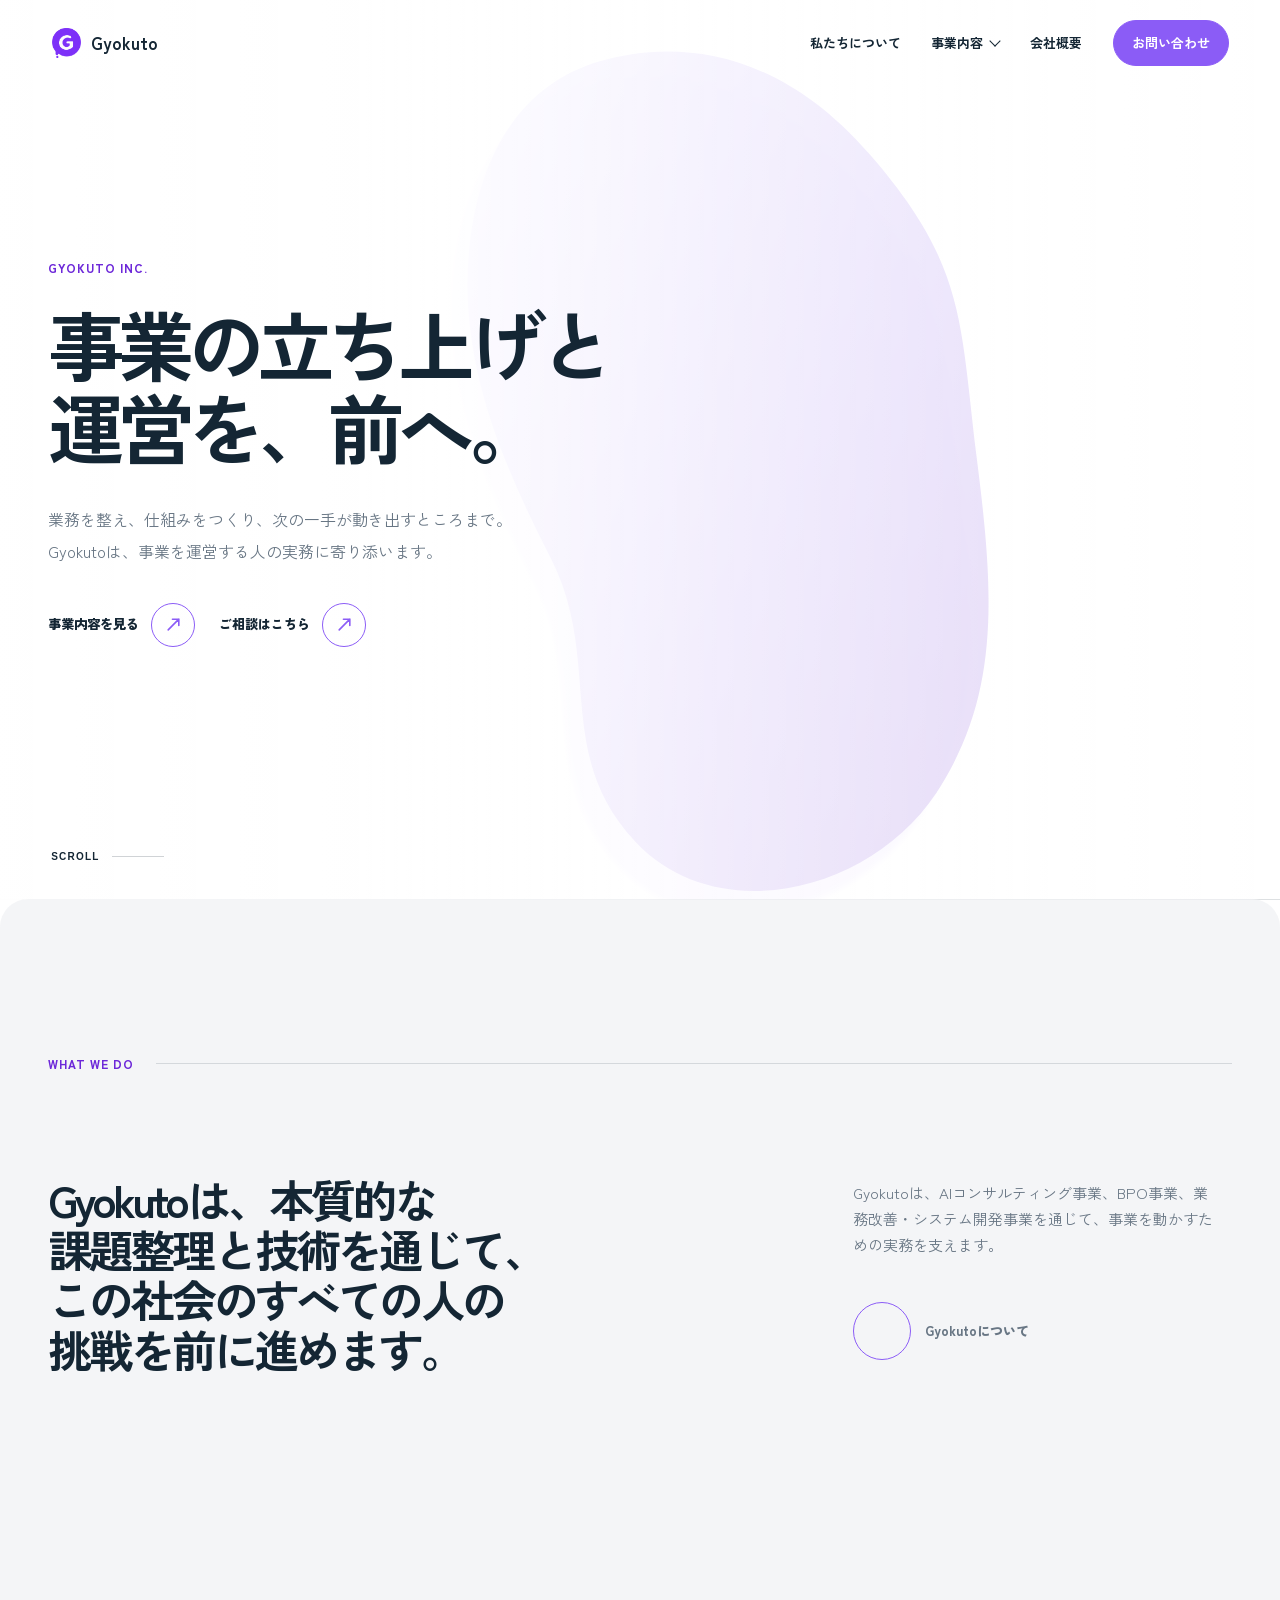
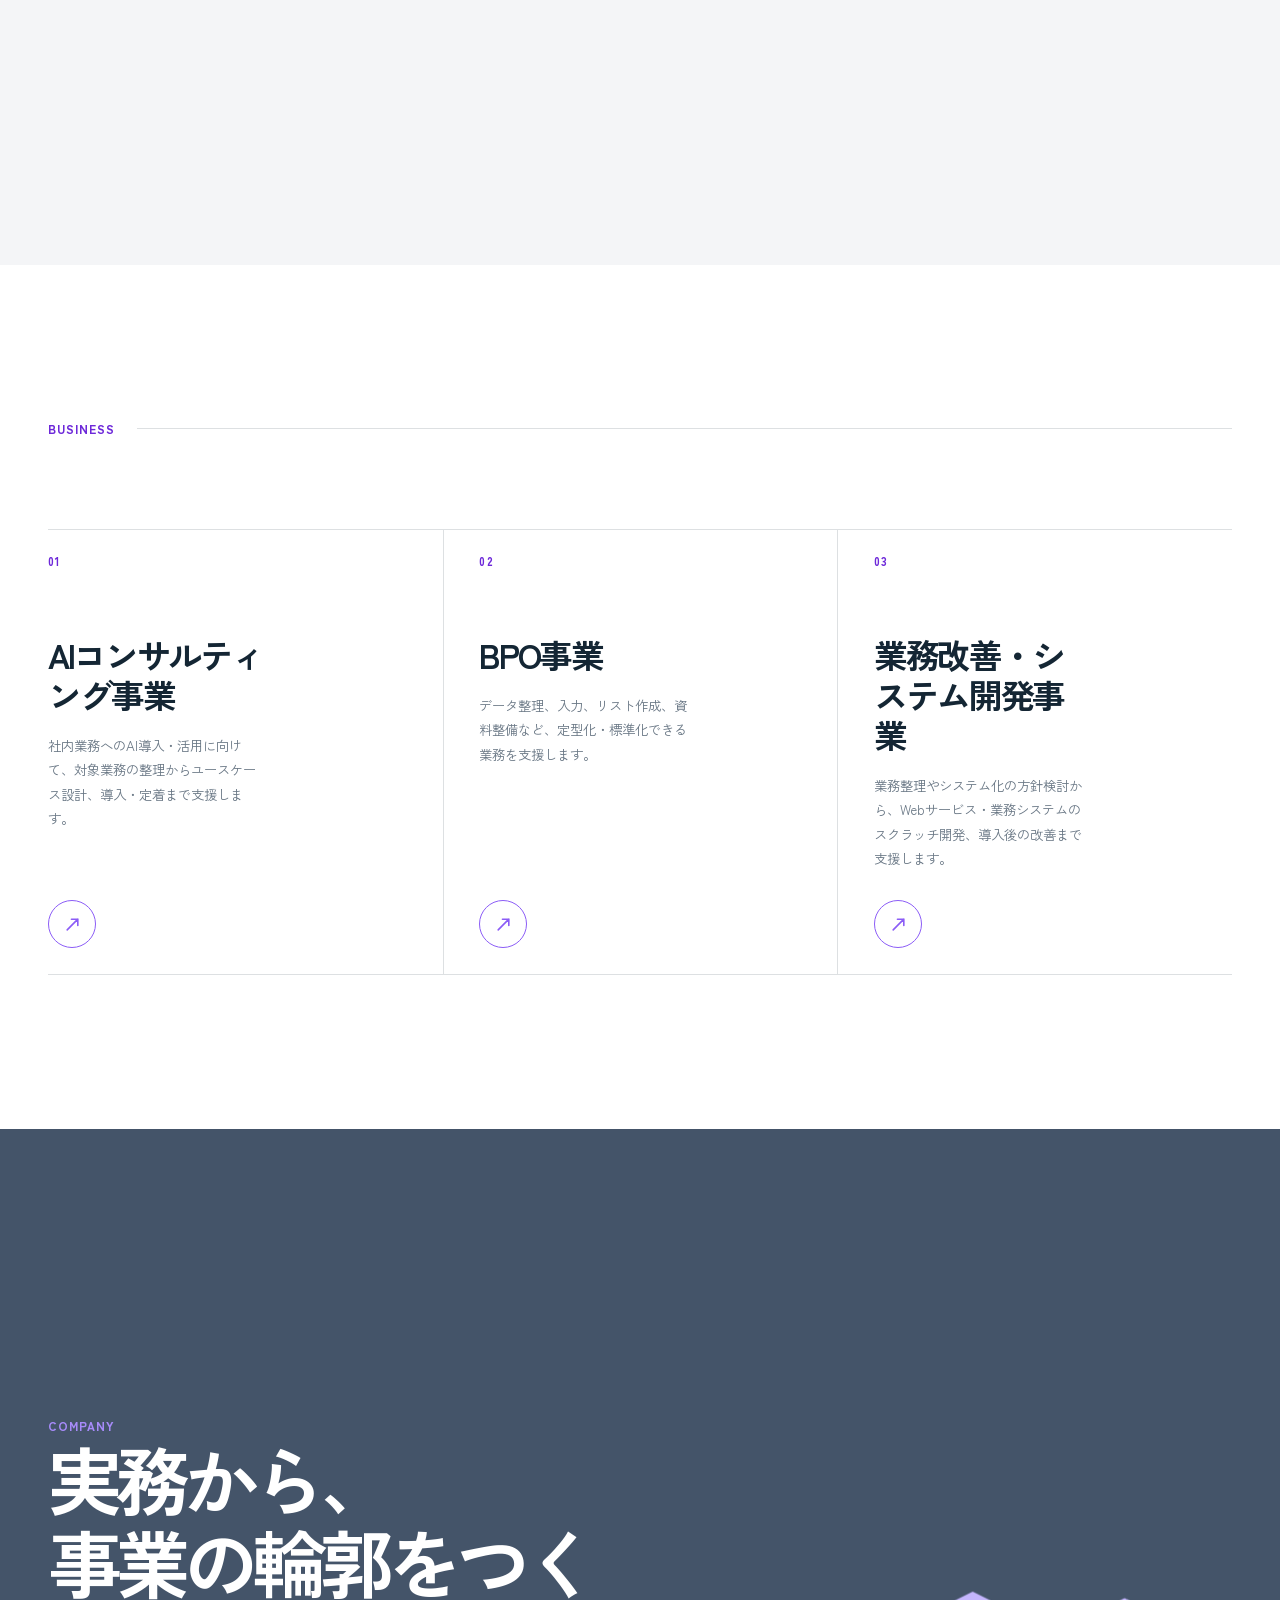
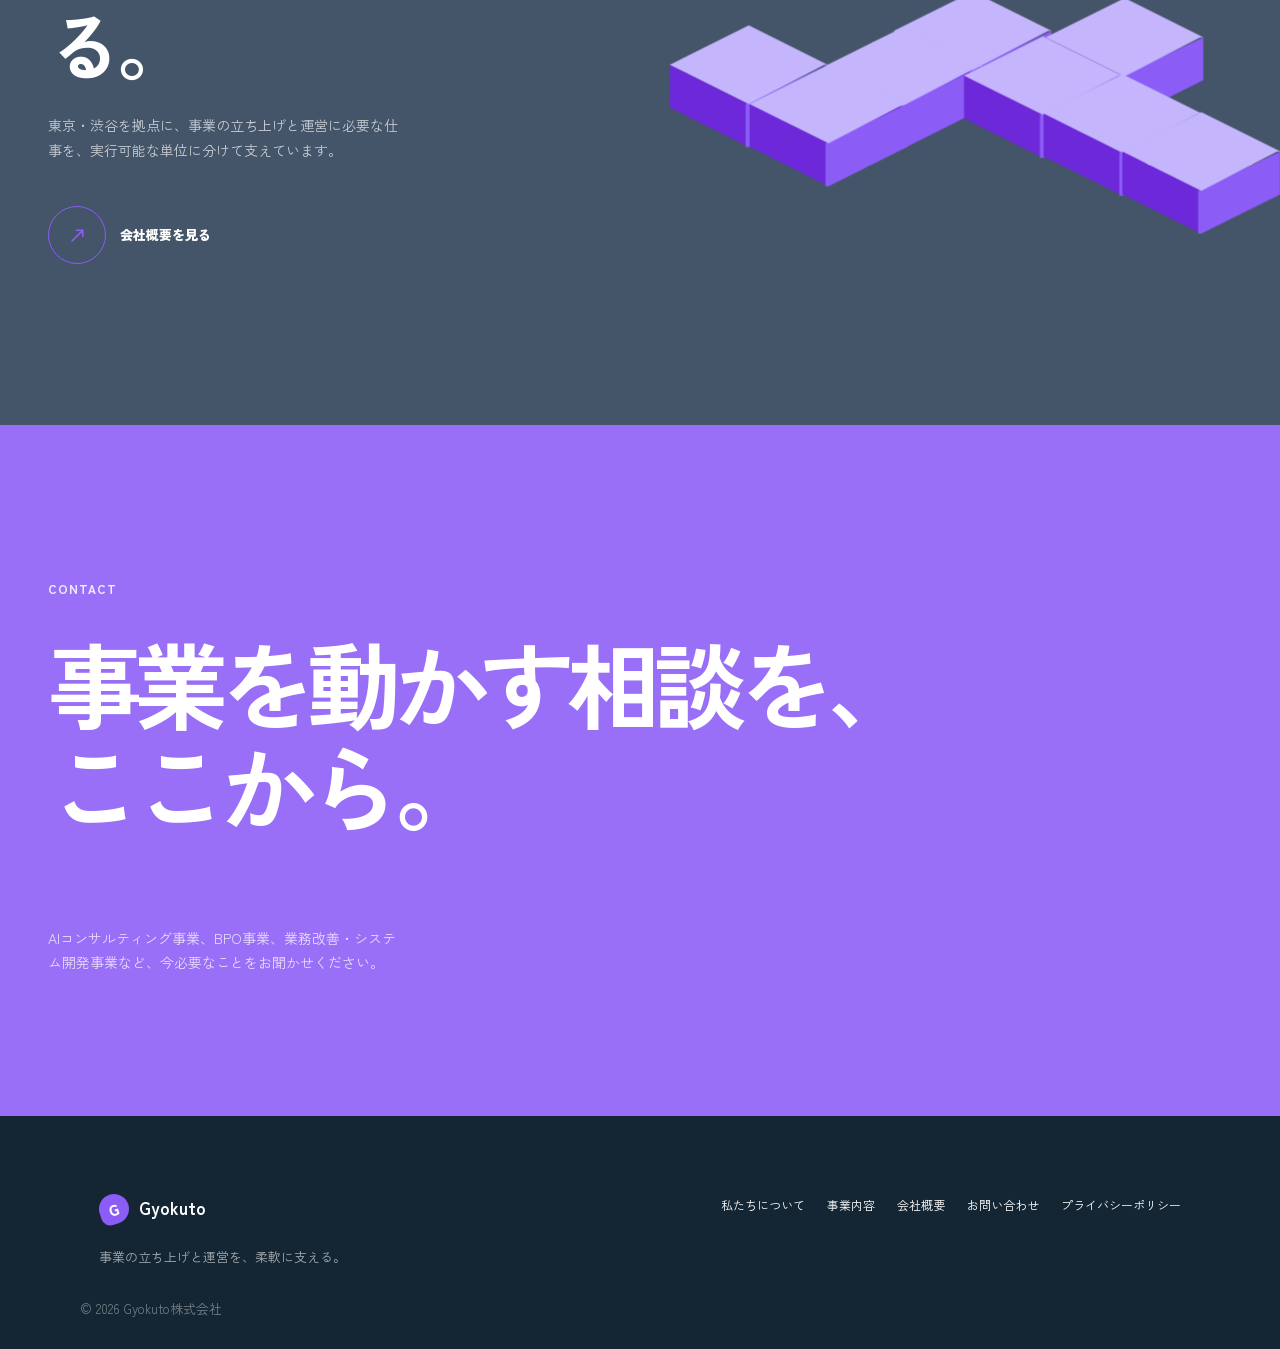
==== commit d11a78f3: "背景アニメーションの描画負荷とメモリ使用量を削減 - 背景の図形の変形を30fpsに抑え、形が変わらないときは再描画しない - 影のSVGフィルタをCSSのblurに、彩度フィルタをグラデーション色に" ====
--- a/index.html
+++ b/index.html
@@ -16,8 +16,7 @@
   <link rel="preconnect" href="https://fonts.googleapis.com">
   <link rel="preconnect" href="https://fonts.gstatic.com" crossorigin>
   <link href="https://fonts.googleapis.com/css2?family=Zen+Kaku+Gothic+New:wght@300;400;500;600;700&display=swap" rel="stylesheet">
-  <link rel="stylesheet" href="styles.css?v=20260920-46">
-  <link rel="stylesheet" href="home-business.css?v=20260924-1">
+  <link rel="stylesheet" href="styles.css?v=20260928-8">
   <script type="application/ld+json">
   {
     "@context": "https://schema.org",
@@ -170,49 +169,28 @@
         </div>
         <div class="home-business-list">
           <a class="home-business-card reveal-item" style="--delay: 220ms" href="ai-it-consulting.html">
-            <span class="home-business-card-index"><span>01</span><span aria-hidden="true">/ 03</span></span>
-            <span class="home-business-card-media">
-              <img class="home-business-card-image home-business-card-image-ai" src="assets/business-ai-consulting.jpg" alt="暗い室内で青い光に照らされたコード画面" width="2000" height="1333" loading="lazy" decoding="async">
-            </span>
+            <span class="home-business-card-index">01</span>
             <span class="home-business-card-content">
-              <span class="home-business-card-kicker">AI Consulting</span>
               <strong>AIコンサルティング事業</strong>
               <span class="home-business-card-description">社内業務へのAI導入・活用に向けて、対象業務の整理からユースケース設計、導入・定着まで支援します。</span>
-              <span class="home-business-card-tags" role="list" aria-label="主な支援内容">
-                <span role="listitem">業務整理</span><span role="listitem">AI導入設計</span><span role="listitem">社内定着</span>
-              </span>
             </span>
-            <span class="home-business-card-more">詳しく見る <span class="home-business-card-arrow arrow-button" aria-hidden="true"><svg class="icon-arrow icon-arrow-primary" viewBox="0 0 16 16" focusable="false"><path d="M3 13 13 3M7 3h6v6"></path></svg><svg class="icon-arrow icon-arrow-secondary" viewBox="0 0 16 16" focusable="false"><path d="M3 13 13 3M7 3h6v6"></path></svg></span></span>
+            <span class="home-business-card-arrow arrow-button" aria-hidden="true"><svg class="icon-arrow icon-arrow-primary" viewBox="0 0 16 16" focusable="false"><path d="M3 13 13 3M7 3h6v6"></path></svg><svg class="icon-arrow icon-arrow-secondary" viewBox="0 0 16 16" focusable="false"><path d="M3 13 13 3M7 3h6v6"></path></svg></span>
           </a>
           <a class="home-business-card reveal-item" style="--delay: 300ms" href="bpo.html">
-            <span class="home-business-card-index"><span>02</span><span aria-hidden="true">/ 03</span></span>
-            <span class="home-business-card-media">
-              <img class="home-business-card-image home-business-card-image-bpo" src="assets/hero-operations.png" alt="ノートパソコンと業務資料を広げた明るいデスク" width="1672" height="941" loading="lazy" decoding="async">
-            </span>
+            <span class="home-business-card-index">02</span>
             <span class="home-business-card-content">
-              <span class="home-business-card-kicker">BPO Support</span>
               <strong>BPO事業</strong>
               <span class="home-business-card-description">データ整理、入力、リスト作成、資料整備など、定型化・標準化できる業務を支援します。</span>
-              <span class="home-business-card-tags" role="list" aria-label="主な支援内容">
-                <span role="listitem">データ入力</span><span role="listitem">リスト作成</span><span role="listitem">資料整備</span>
-              </span>
             </span>
-            <span class="home-business-card-more">詳しく見る <span class="home-business-card-arrow arrow-button" aria-hidden="true"><svg class="icon-arrow icon-arrow-primary" viewBox="0 0 16 16" focusable="false"><path d="M3 13 13 3M7 3h6v6"></path></svg><svg class="icon-arrow icon-arrow-secondary" viewBox="0 0 16 16" focusable="false"><path d="M3 13 13 3M7 3h6v6"></path></svg></span></span>
+            <span class="home-business-card-arrow arrow-button" aria-hidden="true"><svg class="icon-arrow icon-arrow-primary" viewBox="0 0 16 16" focusable="false"><path d="M3 13 13 3M7 3h6v6"></path></svg><svg class="icon-arrow icon-arrow-secondary" viewBox="0 0 16 16" focusable="false"><path d="M3 13 13 3M7 3h6v6"></path></svg></span>
           </a>
           <a class="home-business-card reveal-item" style="--delay: 380ms" href="web-services.html">
-            <span class="home-business-card-index"><span>03</span><span aria-hidden="true">/ 03</span></span>
-            <span class="home-business-card-media">
-              <img class="home-business-card-image home-business-card-image-development" src="assets/business-system-development.jpg" alt="複数のモニターに表示されたソフトウェア開発画面" width="1466" height="2200" loading="lazy" decoding="async">
-            </span>
+            <span class="home-business-card-index">03</span>
             <span class="home-business-card-content">
-              <span class="home-business-card-kicker">System Development</span>
               <strong>業務改善・システム開発事業</strong>
               <span class="home-business-card-description">業務整理やシステム化の方針検討から、Webサービス・業務システムのスクラッチ開発、導入後の改善まで支援します。</span>
-              <span class="home-business-card-tags" role="list" aria-label="主な支援内容">
-                <span role="listitem">業務改善</span><span role="listitem">Web開発</span><span role="listitem">システム開発</span>
-              </span>
             </span>
-            <span class="home-business-card-more">詳しく見る <span class="home-business-card-arrow arrow-button" aria-hidden="true"><svg class="icon-arrow icon-arrow-primary" viewBox="0 0 16 16" focusable="false"><path d="M3 13 13 3M7 3h6v6"></path></svg><svg class="icon-arrow icon-arrow-secondary" viewBox="0 0 16 16" focusable="false"><path d="M3 13 13 3M7 3h6v6"></path></svg></span></span>
+            <span class="home-business-card-arrow arrow-button" aria-hidden="true"><svg class="icon-arrow icon-arrow-primary" viewBox="0 0 16 16" focusable="false"><path d="M3 13 13 3M7 3h6v6"></path></svg><svg class="icon-arrow icon-arrow-secondary" viewBox="0 0 16 16" focusable="false"><path d="M3 13 13 3M7 3h6v6"></path></svg></span>
           </a>
         </div>
       </div>
@@ -321,6 +299,6 @@
     </div>
     <p class="copyright home-copyright">&copy; 2026 Gyokuto株式会社</p>
   </footer>
-  <script src="script.js?v=20260920-19"></script>
+  <script src="script.js?v=20260928-1"></script>
 </body>
 </html>
--- a/styles.css
+++ b/styles.css
@@ -33,13 +33,57 @@
   letter-spacing: 0;
 }
 
+/* --------------------------------------------------------------------------
+   Pointer-following accent — desktop pointer devices only
+   -------------------------------------------------------------------------- */
+
+.cursor-follower,
+.cursor-follower-dot {
+  position: fixed;
+  top: 0;
+  left: 0;
+  z-index: 100;
+  display: block;
+  pointer-events: none;
+  border-radius: 50%;
+  opacity: 0;
+  transform: translate3d(-100px, -100px, 0) translate(-50%, -50%);
+  transition: opacity 220ms ease, transform 360ms cubic-bezier(0.22, 1, 0.36, 1);
+  will-change: transform, opacity;
+}
+
+.cursor-follower {
+  width: 38px;
+  height: 38px;
+  background: rgba(139, 92, 246, 0.28);
+  filter: blur(10px);
+}
+
+.cursor-follower-dot {
+  width: 7px;
+  height: 7px;
+  background: var(--purple);
+  box-shadow: 0 0 0 2px rgba(196, 181, 253, 0.58);
+}
+
+html.has-cursor-follower .cursor-follower,
+html.has-cursor-follower .cursor-follower-dot {
+  opacity: 1;
+}
+
+@media (prefers-reduced-motion: reduce) {
+  .cursor-follower,
+  .cursor-follower-dot {
+    display: none;
+  }
+}
+
 html.has-reveal .reveal-item {
   opacity: 0;
   transform: translate3d(0, var(--reveal-distance), 0);
   transition:
     opacity var(--reveal-duration) cubic-bezier(0.22, 1, 0.36, 1),
     transform var(--reveal-duration) cubic-bezier(0.22, 1, 0.36, 1);
-  will-change: opacity, transform;
 }
 
 html.has-reveal .reveal-item.is-visible {
@@ -224,6 +268,7 @@
   inset: 0;
   z-index: 0;
   overflow: hidden;
+  contain: strict;
   pointer-events: none;
   opacity: 0;
   transition: opacity 900ms var(--home-ease);
@@ -251,13 +296,17 @@
 .home-morph-shape {
   fill: url("#home-morph-gradient");
   opacity: 0.82;
-  filter: saturate(0.9);
-}
+}
+
+/* 旧 filter: saturate(0.9) をグラデーション色に焼き込み（毎フレームのフィルタ処理を省く） */
+#home-morph-gradient stop:nth-child(1) { stop-color: #c3b6f7; }
+#home-morph-gradient stop:nth-child(2) { stop-color: #885ee9; }
+#home-morph-gradient stop:nth-child(3) { stop-color: #692bca; }
 
 .home-morph-shadow {
   fill: #8b5cf6;
   opacity: 0.2;
-  filter: url("#home-morph-soften");
+  filter: blur(3px);
   transform: translate(-18px, 20px);
 }
 
@@ -3471,380 +3520,473 @@
 }
 
 /* --------------------------------------------------------------------------
-   BPO service page — scope, handoff, and operational clarity
+   BPO service page
    -------------------------------------------------------------------------- */
 
 body.inner-page.bpo-page {
+  font-family: "Noto Sans JP", "Hiragino Kaku Gothic ProN", "Hiragino Sans", "Yu Gothic", Meiryo, sans-serif;
   --bpo-accent: #8b5cf6;
   --bpo-accent-dark: #6d28d9;
-  --bpo-wash: #f2efff;
-  --bpo-ink-soft: #33485a;
-}
-
+  --bpo-card: rgba(255, 255, 255, 0.9);
+  --bpo-radius: 16px;
+}
+
+body.inner-page.bpo-page .home-morph-shape {
+  opacity: 0.22;
+}
+
+body.inner-page.bpo-page .home-morph-shadow {
+  opacity: 0.08;
+}
+
+body.inner-page.bpo-page h2,
+body.inner-page.bpo-page h3 {
+  letter-spacing: -0.02em;
+}
+
+/* Hero */
 body.inner-page.bpo-page .bpo-hero {
   padding-top: clamp(76px, 9vw, 124px);
-  padding-bottom: clamp(72px, 9vw, 126px);
-}
-
-body.inner-page.bpo-page .bpo-hero-grid {
-  display: grid;
-  grid-template-columns: minmax(0, 1fr);
-}
-
-body.inner-page.bpo-page .bpo-hero-copy {
-  position: relative;
-  z-index: 1;
-  max-width: 860px;
+  padding-bottom: clamp(72px, 9vw, 120px);
+}
+
+body.inner-page.bpo-page .bpo-hero::before {
+  -webkit-mask-image: linear-gradient(180deg, #000 calc(100% - 180px), transparent);
+  mask-image: linear-gradient(180deg, #000 calc(100% - 180px), transparent);
 }
 
 body.inner-page.bpo-page .bpo-hero h1 {
-  max-width: 760px;
-  font-size: clamp(48px, 6.5vw, 86px);
-  letter-spacing: -0.095em;
-  line-height: 1.04;
-}
-
-body.inner-page.bpo-page .bpo-hero-copy > p:not(.eyebrow) {
-  max-width: 720px;
-  margin-top: 30px;
-  font-size: clamp(16px, 1.5vw, 19px);
-  line-height: 2;
-}
-
-.bpo-hero-actions {
+  margin-top: 14px;
+  font-size: clamp(40px, 5.2vw, 68px);
+  letter-spacing: -0.04em;
+  line-height: 1.15;
+}
+
+body.inner-page.bpo-page .bpo-hero .bpo-hero-lead {
+  margin-top: 22px;
+  color: var(--inner-ink);
+  font-size: clamp(22px, 2.4vw, 30px);
+  font-weight: 500;
+  letter-spacing: -0.01em;
+  line-height: 1.5;
+}
+
+body.inner-page.bpo-page .bpo-hero .bpo-hero-lead + p {
+  max-width: 600px;
+  margin-top: 20px;
+}
+
+body.inner-page.bpo-page .bpo-hero-actions {
   display: flex;
   flex-wrap: wrap;
   align-items: center;
   gap: 24px;
-  margin-top: 34px;
+  margin-top: 36px;
 }
 
 body.inner-page.bpo-page .bpo-hero-actions .button {
-  min-height: 48px;
-  padding: 13px 20px;
+  min-width: 160px;
+  min-height: 50px;
+  padding: 13px 28px;
+  border-radius: 999px;
 }
 
 body.inner-page.bpo-page .bpo-hero-actions .text-link {
   margin-top: 0;
 }
 
-.bpo-output-label,
-.bpo-boundary-label {
+/* Shared section parts */
+body.inner-page.bpo-page .bpo-heading {
+  margin-bottom: clamp(32px, 4vw, 52px);
+}
+
+body.inner-page.bpo-page .bpo-heading h2 {
+  margin-top: 12px;
+  font-size: clamp(28px, 3.4vw, 42px);
+  line-height: 1.3;
+}
+
+body.inner-page.bpo-page .bpo-heading > p:not(.eyebrow) {
+  max-width: 640px;
+  margin-top: 16px;
+  color: var(--inner-muted);
+}
+
+body.inner-page.bpo-page .bpo-num {
+  display: block;
   color: var(--bpo-accent-dark);
-  font-size: 10px;
+  font-size: 12px;
   font-weight: 700;
-  letter-spacing: 0.18em;
-}
-
-body.inner-page.bpo-page .section-heading.bpo-section-heading {
-  margin-bottom: clamp(34px, 5vw, 66px);
-}
-
-body.inner-page.bpo-page .bpo-section-heading h2 {
-  max-width: 660px;
-  margin-top: 12px;
-}
-
-.bpo-problem-grid {
+  letter-spacing: 0.14em;
+}
+
+body.inner-page.bpo-page .bpo-worry ul,
+body.inner-page.bpo-page .bpo-flow,
+body.inner-page.bpo-page .bpo-range ul {
+  margin: 0;
+  padding: 0;
+  list-style: none;
+}
+
+body.inner-page.bpo-page .bpo-flow h3 {
+  margin: 0;
+  color: var(--inner-ink);
+  font-size: 20px;
+  line-height: 1.45;
+}
+
+body.inner-page.bpo-page .bpo-flow p {
+  margin: 12px 0 0;
+  color: var(--inner-muted);
+  font-size: 15px;
+  line-height: 1.85;
+}
+
+/* Worries */
+body.inner-page.bpo-page .bpo-keep {
+  display: inline-block;
+}
+
+body.inner-page.bpo-page .bpo-worry-grid {
   display: grid;
   grid-template-columns: repeat(3, minmax(0, 1fr));
   border-top: 1px solid var(--inner-line);
   border-bottom: 1px solid var(--inner-line);
 }
 
-.bpo-problem {
-  min-height: 236px;
-  padding: 28px clamp(20px, 3vw, 38px) 28px 0;
-}
-
-.bpo-problem + .bpo-problem {
-  padding-left: clamp(20px, 3vw, 38px);
+body.inner-page.bpo-page .bpo-worry {
+  position: relative;
+  padding: 32px 28px 28px;
+  transition: background-color 240ms ease;
+}
+
+body.inner-page.bpo-page .bpo-worry + .bpo-worry {
   border-left: 1px solid var(--inner-line);
 }
 
-.bpo-problem-mark,
-.bpo-process-number {
+body.inner-page.bpo-page .bpo-worry::before {
+  position: absolute;
+  top: -1px;
+  left: 0;
+  width: 0;
+  height: 2px;
+  content: "";
+  background: var(--bpo-accent);
+  transition: width 360ms ease;
+}
+
+body.inner-page.bpo-page .bpo-worry:hover {
+  background: rgba(255, 255, 255, 0.72);
+}
+
+body.inner-page.bpo-page .bpo-worry:hover::before {
+  width: 100%;
+}
+
+body.inner-page.bpo-page .bpo-worry-head {
+  display: flex;
+  gap: 14px;
+  align-items: center;
+  margin-bottom: 18px;
+}
+
+body.inner-page.bpo-page .bpo-worry-icon {
+  display: grid;
+  flex: none;
+  width: 48px;
+  height: 48px;
+  place-items: center;
+  border-radius: 50%;
   color: var(--bpo-accent-dark);
+  background: rgba(139, 92, 246, 0.1);
+  transition: color 240ms ease, background-color 240ms ease;
+}
+
+body.inner-page.bpo-page .bpo-worry:hover .bpo-worry-icon {
+  color: #fff;
+  background: var(--bpo-accent);
+}
+
+body.inner-page.bpo-page .bpo-worry-icon svg {
+  width: 22px;
+  height: 22px;
+}
+
+body.inner-page.bpo-page .bpo-worry h3 {
+  margin: 0;
+  color: var(--inner-ink);
+  font-size: 19px;
+  line-height: 1.45;
+}
+
+body.inner-page.bpo-page .bpo-worry li {
+  position: relative;
+  padding: 12px 0 12px 22px;
+  border-top: 1px solid var(--inner-line);
+  color: var(--inner-ink);
+  font-size: 15px;
+  line-height: 1.65;
+}
+
+body.inner-page.bpo-page .bpo-worry li::before {
+  position: absolute;
+  top: 21px;
+  left: 2px;
+  width: 8px;
+  height: 8px;
+  content: "";
+  border-radius: 50%;
+  background: var(--bpo-accent);
+}
+
+body.inner-page.bpo-page .bpo-worry-more {
+  display: flex;
+  gap: 32px;
+  align-items: center;
+  justify-content: space-between;
+  margin-top: 28px;
+  padding: 24px 28px;
+  border-radius: var(--bpo-radius);
+  background: rgba(139, 92, 246, 0.08);
+}
+
+body.inner-page.bpo-page .bpo-worry-more p {
+  margin: 0;
+  color: var(--inner-muted);
+  font-size: 15px;
+  line-height: 1.8;
+}
+
+body.inner-page.bpo-page .bpo-worry-more strong {
+  display: block;
+  color: var(--inner-ink);
+  font-size: 17px;
+}
+
+body.inner-page.bpo-page .bpo-worry-more .text-link {
+  flex: none;
+  margin-top: 0;
+}
+
+/* Process */
+body.inner-page.bpo-page .bpo-flow {
+  display: grid;
+  grid-template-columns: repeat(4, minmax(0, 1fr));
+  gap: 0;
+}
+
+body.inner-page.bpo-page .bpo-flow li {
+  position: relative;
+  padding: 28px 24px 0 0;
+  border-top: 2px solid var(--inner-line);
+}
+
+body.inner-page.bpo-page .bpo-flow li::before {
+  position: absolute;
+  top: -7px;
+  left: 0;
+  width: 12px;
+  height: 12px;
+  content: "";
+  border-radius: 50%;
+  background: var(--bpo-accent);
+  box-shadow: 0 0 0 4px #fff;
+}
+
+body.inner-page.bpo-page .bpo-flow h3 {
+  margin-top: 10px;
+  font-size: 18px;
+}
+
+body.inner-page.bpo-page .bpo-flow p {
+  font-size: 14px;
+}
+
+/* Pricing & scope */
+body.inner-page.bpo-page .bpo-price {
+  display: grid;
+  grid-template-columns: minmax(0, 0.9fr) minmax(0, 1.1fr);
+  gap: clamp(28px, 4vw, 56px);
+  align-items: center;
+  padding: clamp(28px, 4vw, 48px);
+  border-radius: var(--bpo-radius);
+  color: #fff;
+  background: linear-gradient(135deg, var(--bpo-accent-dark), var(--bpo-accent));
+}
+
+body.inner-page.bpo-page .bpo-price-label {
+  margin: 0;
+  color: #fff;
+  font-size: 13px;
+  font-weight: 700;
+  letter-spacing: 0.12em;
+  opacity: 0.8;
+}
+
+body.inner-page.bpo-page .bpo-price-value {
+  margin: 8px 0 0;
+  color: #fff;
+  font-size: clamp(30px, 3.4vw, 40px);
+  font-weight: 700;
+  letter-spacing: -0.02em;
+  line-height: 1.3;
+}
+
+body.inner-page.bpo-page .bpo-price-summary p:last-child {
+  margin: 14px 0 0;
+  color: rgba(255, 255, 255, 0.86);
+  font-size: 15px;
+  line-height: 1.85;
+}
+
+body.inner-page.bpo-page .bpo-price-factors {
+  display: grid;
+  grid-template-columns: repeat(2, minmax(0, 1fr));
+  gap: 12px;
+  margin: 0;
+}
+
+body.inner-page.bpo-page .bpo-price-factors div {
+  padding: 18px 20px;
+  border: 1px solid rgba(255, 255, 255, 0.28);
+  border-radius: 12px;
+  background: rgba(255, 255, 255, 0.1);
+}
+
+body.inner-page.bpo-page .bpo-price-factors dt {
+  color: #fff;
+  font-size: 12px;
+  font-weight: 700;
+  letter-spacing: 0.14em;
+  opacity: 0.75;
+}
+
+body.inner-page.bpo-page .bpo-price-factors dd {
+  margin: 6px 0 0;
+  color: #fff;
+}
+
+body.inner-page.bpo-page .bpo-price-factors strong {
+  display: block;
+  font-size: 17px;
+}
+
+body.inner-page.bpo-page .bpo-price-factors span {
+  display: block;
+  margin-top: 4px;
+  color: rgba(255, 255, 255, 0.82);
+  font-size: 13px;
+  line-height: 1.6;
+}
+
+body.inner-page.bpo-page .bpo-range {
+  display: grid;
+  grid-template-columns: repeat(2, minmax(0, 1fr));
+  margin-top: 20px;
+  border: 1px solid var(--inner-line);
+  border-radius: var(--bpo-radius);
+  background: var(--bpo-card);
+}
+
+body.inner-page.bpo-page .bpo-range-col {
+  padding: clamp(26px, 3vw, 36px);
+}
+
+body.inner-page.bpo-page .bpo-range-col + .bpo-range-col {
+  border-left: 1px solid var(--inner-line);
+}
+
+body.inner-page.bpo-page .bpo-range h3 {
+  margin: 0;
+  color: var(--inner-ink);
+  font-size: 18px;
+  line-height: 1.45;
+}
+
+body.inner-page.bpo-page .bpo-range li {
+  position: relative;
+  padding: 12px 0 12px 32px;
+  border-top: 1px solid var(--inner-line);
+  color: var(--inner-ink);
+  font-size: 15px;
+  line-height: 1.6;
+}
+
+body.inner-page.bpo-page .bpo-range-lead {
+  margin: 8px 0 16px;
+  color: var(--inner-muted);
+  font-size: 14px;
+  line-height: 1.75;
+}
+
+body.inner-page.bpo-page .bpo-range li strong {
+  display: block;
+  font-weight: 700;
+}
+
+body.inner-page.bpo-page .bpo-range li span {
+  display: block;
+  margin-top: 2px;
+  color: var(--inner-muted);
+  font-size: 13px;
+}
+
+body.inner-page.bpo-page .bpo-range li::before {
+  position: absolute;
+  top: 13px;
+  left: 0;
+  display: grid;
+  width: 20px;
+  height: 20px;
+  place-items: center;
+  border-radius: 50%;
   font-size: 11px;
   font-weight: 700;
-  letter-spacing: 0.14em;
-}
-
-body.inner-page.bpo-page .bpo-problem h3 {
-  margin: 28px 0 13px;
-  font-size: clamp(18px, 2vw, 24px);
-}
-
-.bpo-problem p,
-.bpo-approach p,
-.bpo-scope-item p,
-.bpo-output-note p,
-.bpo-boundary-note,
-.bpo-process p,
-.bpo-pricing p,
-.bpo-faq p {
-  line-height: 1.9;
-}
-
-.bpo-approach-grid,
-.bpo-pricing-grid {
+  line-height: 1;
+}
+
+body.inner-page.bpo-page .bpo-range-yes li::before {
+  content: "✓";
+  color: #fff;
+  background: var(--bpo-accent);
+}
+
+body.inner-page.bpo-page .bpo-range-no li {
+  color: var(--inner-muted);
+}
+
+body.inner-page.bpo-page .bpo-range-no li::before {
+  content: "✕";
+  color: var(--inner-muted);
+  background: rgba(15, 23, 42, 0.06);
+}
+
+body.inner-page.bpo-page .bpo-range-note {
+  margin: 18px 0 0;
+  color: var(--inner-muted);
+  font-size: 13px;
+}
+
+/* FAQ */
+body.inner-page.bpo-page .bpo-faq-grid {
   display: grid;
-  grid-template-columns: minmax(0, 0.9fr) minmax(0, 1.1fr);
-  gap: clamp(48px, 9vw, 140px);
+  grid-template-columns: minmax(220px, 0.6fr) minmax(0, 1.4fr);
+  gap: clamp(40px, 7vw, 112px);
   align-items: start;
 }
 
-.bpo-approach-intro h2,
-.bpo-pricing h2 {
-  margin: 12px 0 22px;
-  font-size: clamp(30px, 4.3vw, 54px);
-}
-
-.bpo-approach-list {
+body.inner-page.bpo-page .bpo-faq-list {
   border-top: 1px solid var(--inner-line);
 }
 
-.bpo-approach-list article {
-  display: grid;
-  grid-template-columns: 44px minmax(0, 1fr);
-  gap: 18px;
-  padding: 24px 0;
+body.inner-page.bpo-page .bpo-faq-list details {
   border-bottom: 1px solid var(--inner-line);
 }
 
-.bpo-approach-list article > span {
-  color: var(--bpo-accent-dark);
-  font-size: 11px;
-  font-weight: 700;
-  letter-spacing: 0.14em;
-}
-
-body.inner-page.bpo-page .bpo-approach-list h3 {
-  margin: 0 0 6px;
-  font-size: 20px;
-}
-
-.bpo-approach-list p {
-  margin: 0;
-}
-
-.bpo-scope-layout {
-  display: grid;
-  grid-template-columns: minmax(0, 1.22fr) minmax(280px, 0.78fr);
-  gap: clamp(42px, 8vw, 120px);
-  align-items: start;
-}
-
-.bpo-scope-list {
-  border-top: 1px solid var(--inner-line);
-}
-
-.bpo-scope-item {
-  display: grid;
-  grid-template-columns: 44px minmax(0, 1fr);
-  gap: 18px;
-  padding: 24px 0;
-  border-bottom: 1px solid var(--inner-line);
-}
-
-.bpo-scope-item > span {
-  color: var(--bpo-accent-dark);
-  font-size: 11px;
-  font-weight: 700;
-  letter-spacing: 0.14em;
-}
-
-body.inner-page.bpo-page .bpo-scope-item h3 {
-  margin: 0 0 6px;
-  font-size: 21px;
-}
-
-.bpo-scope-item p {
-  margin: 0;
-}
-
-.bpo-output-note {
+body.inner-page.bpo-page .bpo-faq-list summary {
   position: relative;
-  padding: 8px 0 8px clamp(24px, 4vw, 48px);
-  background: transparent;
-  border: 0;
-  border-left: 2px solid var(--bpo-accent);
-  border-radius: 0;
-  box-shadow: none;
-}
-
-.bpo-output-note .bpo-output-label {
-  color: var(--bpo-accent-dark);
-}
-
-body.inner-page.bpo-page .bpo-output-note h3 {
-  max-width: 420px;
-  margin: 20px 0 16px;
-  color: var(--inner-ink);
-  font-size: clamp(22px, 2.6vw, 32px);
-  line-height: 1.3;
-}
-
-body.inner-page.bpo-page .bpo-output-note p,
-body.inner-page.bpo-page .bpo-output-note li {
-  color: var(--inner-muted);
-}
-
-.bpo-output-note ul,
-.bpo-boundary-column ul {
-  display: grid;
-  gap: 10px;
-  margin: 24px 0 0;
-  padding: 0;
-  list-style: none;
-}
-
-.bpo-output-note li,
-.bpo-boundary-column li {
-  position: relative;
-  padding-left: 19px;
-}
-
-.bpo-output-note li::before,
-.bpo-boundary-column li::before {
-  position: absolute;
-  top: 0.78em;
-  left: 0;
-  width: 7px;
-  height: 1px;
-  content: "";
-  background: currentColor;
-}
-
-body.inner-page.bpo-page .bpo-output-note li::before {
-  color: var(--bpo-accent);
-}
-
-.bpo-boundary-grid {
-  display: grid;
-  grid-template-columns: repeat(2, minmax(0, 1fr));
-  border-top: 1px solid var(--inner-line);
-  border-bottom: 1px solid var(--inner-line);
-}
-
-.bpo-boundary-column {
-  padding: clamp(28px, 4vw, 48px) clamp(24px, 4vw, 56px);
-  background: rgba(255, 255, 255, 0.7);
-}
-
-.bpo-boundary-column + .bpo-boundary-column {
-  border-left: 1px solid var(--inner-line);
-}
-
-.bpo-boundary-column-client {
-  color: var(--inner-ink);
-  background: rgba(255, 255, 255, 0.7);
-}
-
-body.inner-page.bpo-page .bpo-boundary-column-client h3,
-body.inner-page.bpo-page .bpo-boundary-column-client li {
-  color: var(--inner-muted);
-}
-
-.bpo-boundary-column-client .bpo-boundary-label {
-  color: var(--bpo-accent-dark);
-}
-
-body.inner-page.bpo-page .bpo-boundary-column h3 {
-  margin: 18px 0 0;
-  font-size: clamp(20px, 2.6vw, 30px);
-}
-
-.bpo-boundary-column-gyokuto li::before {
-  color: var(--bpo-accent-dark);
-}
-
-.bpo-boundary-note {
-  max-width: 720px;
-  margin: 24px 0 0;
-  font-size: 13px;
-}
-
-.bpo-process-list {
-  display: grid;
-  grid-template-columns: repeat(4, minmax(0, 1fr));
-  margin: 0;
-  padding: 0;
-  list-style: none;
-  border-top: 1px solid var(--inner-line);
-  border-bottom: 1px solid var(--inner-line);
-}
-
-.bpo-process-list li {
-  min-height: 218px;
-  padding: 28px clamp(16px, 2.5vw, 30px) 28px 0;
-}
-
-.bpo-process-list li + li {
-  padding-left: clamp(16px, 2.5vw, 30px);
-  border-left: 1px solid var(--inner-line);
-}
-
-body.inner-page.bpo-page .bpo-process-list h3 {
-  margin: 32px 0 12px;
-  font-size: clamp(18px, 2vw, 23px);
-}
-
-.bpo-process-list p {
-  margin: 0;
-}
-
-.bpo-price-factors {
-  display: grid;
-  grid-template-columns: repeat(2, minmax(0, 1fr));
-  border-top: 1px solid var(--inner-line);
-  border-left: 1px solid var(--inner-line);
-}
-
-.bpo-price-factors div {
-  display: grid;
-  gap: 24px;
-  min-height: 142px;
-  padding: 22px;
-  border-right: 1px solid var(--inner-line);
-  border-bottom: 1px solid var(--inner-line);
-}
-
-.bpo-price-factors span {
-  color: var(--bpo-accent-dark);
-  font-size: 11px;
-  font-weight: 700;
-  letter-spacing: 0.14em;
-}
-
-.bpo-price-factors strong {
-  align-self: end;
-  color: var(--inner-ink);
-  font-size: 16px;
-}
-
-.bpo-faq-grid {
-  display: grid;
-  grid-template-columns: minmax(220px, 0.65fr) minmax(0, 1.35fr);
-  gap: clamp(48px, 9vw, 140px);
-  align-items: start;
-}
-
-body.inner-page.bpo-page .bpo-faq .section-heading h2 {
-  font-size: clamp(30px, 4vw, 48px);
-}
-
-.bpo-faq-list {
-  border-top: 1px solid var(--inner-line);
-}
-
-.bpo-faq-list details {
-  border-bottom: 1px solid var(--inner-line);
-}
-
-.bpo-faq-list summary {
-  position: relative;
-  padding: 22px 42px 22px 0;
+  display: block;
+  padding: 22px 44px 22px 0;
   color: var(--inner-ink);
   font-size: 16px;
   font-weight: 700;
@@ -3852,136 +3994,182 @@
   list-style: none;
 }
 
-.bpo-faq-list summary::-webkit-details-marker {
+body.inner-page.bpo-page .bpo-faq-list summary::-webkit-details-marker {
   display: none;
 }
 
-.bpo-faq-list summary::after {
+body.inner-page.bpo-page .bpo-faq-toggle {
   position: absolute;
-  top: 25px;
-  right: 6px;
-  width: 13px;
-  height: 13px;
-  content: "+";
-  color: var(--bpo-accent-dark);
-  font-size: 20px;
-  font-weight: 400;
-  line-height: 12px;
-}
-
-.bpo-faq-list details[open] summary::after {
-  content: "−";
-}
-
-.bpo-faq-list details p {
-  max-width: 680px;
-  margin: -2px 0 23px;
-  padding-right: 28px;
-  font-size: 14px;
-}
-
-@media (max-width: 920px) {
-  body.inner-page.bpo-page .bpo-hero-grid,
-  .bpo-approach-grid,
-  .bpo-pricing-grid,
-  .bpo-scope-layout,
-  .bpo-faq-grid {
+  top: 50%;
+  right: 8px;
+  width: 14px;
+  height: 14px;
+  transform: translateY(-50%);
+}
+
+body.inner-page.bpo-page .bpo-faq-toggle::before,
+body.inner-page.bpo-page .bpo-faq-toggle::after {
+  position: absolute;
+  top: 6px;
+  left: 0;
+  width: 14px;
+  height: 2px;
+  content: "";
+  background: var(--bpo-accent-dark);
+  transition: transform 200ms ease;
+}
+
+body.inner-page.bpo-page .bpo-faq-toggle::after {
+  transform: rotate(90deg);
+}
+
+body.inner-page.bpo-page .bpo-faq-list details[open] .bpo-faq-toggle::after {
+  transform: rotate(0deg);
+}
+
+body.inner-page.bpo-page .bpo-faq-list details p {
+  margin: -4px 0 22px;
+  padding-right: 44px;
+  color: var(--inner-muted);
+  font-size: 15px;
+  line-height: 1.85;
+}
+
+/* Backgrounds: keep the morph shape visible behind every section. */
+body.inner-page.bpo-page .bpo-worries {
+  background: linear-gradient(180deg, rgba(255, 255, 255, 0) 0, rgba(255, 255, 255, 0.72) 200px);
+}
+
+body.inner-page.bpo-page .bpo-process,
+body.inner-page.bpo-page .bpo-faq {
+  background: rgba(255, 255, 255, 0.72);
+}
+
+body.inner-page.bpo-page .bpo-pricing {
+  background: rgba(245, 242, 255, 0.82);
+}
+
+body.inner-page.bpo-page .service-cta-section {
+  background: transparent;
+}
+
+body.inner-page.bpo-page .service-cta h2 {
+  font-size: clamp(28px, 3.4vw, 42px);
+  letter-spacing: -0.02em;
+  line-height: 1.35;
+}
+
+body.inner-page.bpo-page .service-cta-actions .button.primary {
+  box-shadow: none;
+}
+
+body.inner-page.bpo-page #bpo-worries,
+body.inner-page.bpo-page #bpo-process,
+body.inner-page.bpo-page #bpo-pricing,
+body.inner-page.bpo-page #bpo-faq {
+  scroll-margin-top: 96px;
+}
+
+@media (max-width: 980px) {
+  body.inner-page.bpo-page .bpo-price {
     grid-template-columns: 1fr;
   }
 
-  .bpo-problem-grid,
-  .bpo-process-list {
-    grid-template-columns: repeat(2, minmax(0, 1fr));
-  }
-
-  .bpo-problem:nth-child(3),
-  .bpo-process-list li:nth-child(3) {
+  body.inner-page.bpo-page .bpo-worry-grid {
+    grid-template-columns: 1fr;
+  }
+
+  body.inner-page.bpo-page .bpo-worry + .bpo-worry {
     border-top: 1px solid var(--inner-line);
-  }
-
-  .bpo-process-list li:nth-child(3) {
-    padding-left: 0;
     border-left: 0;
   }
 
+  body.inner-page.bpo-page .bpo-flow {
+    grid-template-columns: 1fr;
+    padding-left: 6px;
+  }
+
+  body.inner-page.bpo-page .bpo-flow li {
+    padding: 0 0 28px 32px;
+    border-top: 0;
+    border-left: 2px solid var(--inner-line);
+  }
+
+  body.inner-page.bpo-page .bpo-flow li:last-child {
+    padding-bottom: 0;
+    border-left-color: transparent;
+  }
+
+  body.inner-page.bpo-page .bpo-flow li::before {
+    top: 2px;
+    left: -7px;
+  }
+
+  body.inner-page.bpo-page .bpo-flow h3,
+  body.inner-page.bpo-page .bpo-flow p {
+    margin-top: 4px;
+  }
+
+  body.inner-page.bpo-page .bpo-faq-grid {
+    grid-template-columns: 1fr;
+    gap: 8px;
+  }
 }
 
 @media (max-width: 640px) {
   body.inner-page.bpo-page .bpo-hero {
-    padding-top: 66px;
-    padding-bottom: 54px;
+    padding-top: 64px;
+    padding-bottom: 56px;
   }
 
   body.inner-page.bpo-page .bpo-hero h1 {
-    font-size: clamp(44px, 14vw, 68px);
-  }
-
-  body.inner-page.bpo-page .bpo-hero-copy > p:not(.eyebrow) {
-    margin-top: 22px;
+    font-size: clamp(28px, 8.4vw, 40px);
+  }
+
+  body.inner-page.bpo-page .bpo-hero .bpo-hero-lead {
+    font-size: 22px;
+  }
+
+  body.inner-page.bpo-page .bpo-hero .bpo-hero-lead + p {
     font-size: 15px;
   }
 
-  .bpo-hero-actions {
+  body.inner-page.bpo-page .bpo-worry {
+    padding: 24px 4px 20px;
+  }
+
+  body.inner-page.bpo-page .bpo-worry-more {
+    flex-direction: column;
     align-items: flex-start;
-    flex-direction: column;
-    gap: 17px;
-    margin-top: 28px;
-  }
-
-  .bpo-problem-grid,
-  .bpo-boundary-grid,
-  .bpo-process-list {
+    gap: 12px;
+    padding: 20px;
+  }
+
+  body.inner-page.bpo-page .bpo-price-factors {
     grid-template-columns: 1fr;
   }
 
-  .bpo-problem,
-  .bpo-problem + .bpo-problem,
-  .bpo-process-list li,
-  .bpo-process-list li + li {
-    min-height: 0;
-    padding: 23px 0;
+  body.inner-page.bpo-page .bpo-price-factors div {
+    padding: 14px 16px;
+  }
+
+  body.inner-page.bpo-page .bpo-range {
+    grid-template-columns: 1fr;
+  }
+
+  body.inner-page.bpo-page .bpo-range-col + .bpo-range-col {
+    border-top: 1px solid var(--inner-line);
     border-left: 0;
   }
 
-  .bpo-problem + .bpo-problem,
-  .bpo-process-list li + li,
-  .bpo-process-list li:nth-child(3) {
-    border-top: 1px solid var(--inner-line);
-  }
-
-  body.inner-page.bpo-page .bpo-problem h3,
-  body.inner-page.bpo-page .bpo-process-list h3 {
-    margin-top: 18px;
-  }
-
-  .bpo-approach-list article,
-  .bpo-scope-item {
-    grid-template-columns: 36px minmax(0, 1fr);
-    gap: 12px;
-  }
-
-  .bpo-boundary-column,
-  .bpo-boundary-column + .bpo-boundary-column {
-    padding: 28px 22px;
-    border-left: 0;
-  }
-
-  .bpo-boundary-column + .bpo-boundary-column {
-    border-top: 1px solid var(--inner-line);
-  }
-
-  .bpo-output-note {
-    margin-top: 24px;
-    padding: 28px 0 0 22px;
-    border-top: 1px solid var(--inner-line);
-    border-left: 2px solid var(--bpo-accent);
-  }
-
-  .bpo-price-factors div {
-    min-height: 116px;
-    padding: 17px;
-  }
-
+  body.inner-page.bpo-page .bpo-faq-list summary {
+    padding: 18px 36px 18px 0;
+    font-size: 15px;
+  }
+
+  body.inner-page.bpo-page .bpo-faq-list details p {
+    padding-right: 0;
+  }
 }
 
 /* Mobile navigation is portaled outside the sticky header so it always uses the viewport as its frame. */
@@ -4080,24 +4268,6 @@
   box-shadow: 0 14px 28px rgba(109, 40, 217, 0.22);
 }
 
-body.inner-page.bpo-page .service-cta .eyebrow {
-  margin-bottom: 20px;
-  color: var(--inner-violet);
-}
-
-body.inner-page.bpo-page .service-cta h2 {
-  max-width: 700px;
-}
-
-body.inner-page.bpo-page .bpo-hero-tagline {
-  max-width: 760px !important;
-  margin-top: 24px !important;
-  color: var(--inner-ink);
-  font-size: clamp(38px, 5vw, 68px) !important;
-  letter-spacing: -0.085em;
-  line-height: 1.08 !important;
-}
-
 @media (max-width: 920px) {
   body.inner-page .service-cta {
     grid-template-columns: 1fr;
@@ -4135,11 +4305,6 @@
 
   body.inner-page .service-cta-actions {
     width: 100%;
-  }
-
-  body.inner-page.bpo-page .bpo-hero-tagline {
-    margin-top: 18px !important;
-    font-size: clamp(34px, 11vw, 54px) !important;
   }
 }
 
@@ -6601,9 +6766,11 @@
 }
 
 body.inner-page.ai-consulting-page {
+  font-family: "Noto Sans JP", "Hiragino Kaku Gothic ProN", "Hiragino Sans", "Yu Gothic", Meiryo, sans-serif;
   --ai-accent: #8b5cf6;
   --ai-accent-dark: #6d28d9;
-  --ai-copy-width: 720px;
+  --ai-card: rgba(255, 255, 255, 0.9);
+  --ai-radius: 16px;
 }
 
 body.inner-page.ai-consulting-page .home-morph-shape {
@@ -6614,61 +6781,45 @@
   opacity: 0.08;
 }
 
+body.inner-page.ai-consulting-page h2,
+body.inner-page.ai-consulting-page h3 {
+  letter-spacing: -0.02em;
+}
+
+body.inner-page.ai-consulting-page .ai-sp-only {
+  display: none;
+}
+
+/* Hero */
 body.inner-page.ai-consulting-page .ai-hero {
   padding-top: clamp(76px, 9vw, 124px);
-  padding-bottom: clamp(72px, 9vw, 126px);
-}
-
-body.inner-page.ai-consulting-page .ai-hero::after {
-  position: absolute;
-  top: 9%;
-  right: -9%;
-  width: clamp(280px, 38vw, 560px);
-  aspect-ratio: 1;
-  content: "";
-  border: 1px solid rgba(109, 40, 217, 0.14);
-  border-radius: 47% 53% 59% 41%;
-  pointer-events: none;
-  transform: rotate(-18deg);
-}
-
-body.inner-page.ai-consulting-page .ai-hero-grid {
-  display: grid;
-  grid-template-columns: minmax(0, 1fr);
-}
-
-body.inner-page.ai-consulting-page .ai-hero-copy {
-  position: relative;
-  z-index: 1;
-  max-width: 980px;
+  padding-bottom: clamp(72px, 9vw, 120px);
+}
+
+body.inner-page.ai-consulting-page .ai-hero::before {
+  -webkit-mask-image: linear-gradient(180deg, #000 calc(100% - 180px), transparent);
+  mask-image: linear-gradient(180deg, #000 calc(100% - 180px), transparent);
 }
 
 body.inner-page.ai-consulting-page .ai-hero h1 {
-  max-width: 920px;
-  font-size: clamp(48px, 6.5vw, 86px);
-  letter-spacing: -0.1em;
-  line-height: 1.06;
-}
-
-body.inner-page.ai-consulting-page .ai-hero-mobile-title {
-  display: none;
-}
-
-body.inner-page.ai-consulting-page .ai-hero-tagline {
-  max-width: var(--ai-copy-width) !important;
-  margin-top: 28px !important;
-  color: var(--inner-ink) !important;
-  font-size: clamp(21px, 2.6vw, 34px) !important;
-  font-weight: 700;
-  letter-spacing: -0.06em;
-  line-height: 1.55 !important;
-}
-
-body.inner-page.ai-consulting-page .ai-hero-copy > p:not(.eyebrow):not(.ai-hero-tagline) {
-  max-width: var(--ai-copy-width);
-  margin-top: 24px;
-  font-size: clamp(15px, 1.35vw, 18px);
-  line-height: 2;
+  margin-top: 14px;
+  font-size: clamp(40px, 5.2vw, 68px);
+  letter-spacing: -0.04em;
+  line-height: 1.15;
+}
+
+body.inner-page.ai-consulting-page .ai-hero .ai-hero-lead {
+  margin-top: 22px;
+  color: var(--inner-ink);
+  font-size: clamp(22px, 2.4vw, 30px);
+  font-weight: 500;
+  letter-spacing: -0.01em;
+  line-height: 1.5;
+}
+
+body.inner-page.ai-consulting-page .ai-hero .ai-hero-lead + p {
+  max-width: 600px;
+  margin-top: 20px;
 }
 
 body.inner-page.ai-consulting-page .ai-hero-actions {
@@ -6676,417 +6827,277 @@
   flex-wrap: wrap;
   align-items: center;
   gap: 24px;
-  margin-top: 34px;
+  margin-top: 36px;
 }
 
 body.inner-page.ai-consulting-page .ai-hero-actions .button {
-  min-height: 48px;
-  padding: 13px 22px;
+  min-width: 160px;
+  min-height: 50px;
+  padding: 13px 28px;
+  border-radius: 999px;
 }
 
 body.inner-page.ai-consulting-page .ai-hero-actions .text-link {
   margin-top: 0;
 }
 
-body.inner-page.ai-consulting-page .ai-section-heading {
-  max-width: 1000px;
-  margin-bottom: clamp(34px, 5vw, 66px);
-}
-
-body.inner-page.ai-consulting-page .ai-section-heading h2 {
-  max-width: 820px;
+/* Shared section parts */
+body.inner-page.ai-consulting-page .ai-heading {
+  margin-bottom: clamp(32px, 4vw, 52px);
+}
+
+body.inner-page.ai-consulting-page .ai-heading h2 {
   margin-top: 12px;
-}
-
-body.inner-page.ai-consulting-page #ai-process .ai-section-heading h2 {
-  max-width: 1000px;
-}
-
-body.inner-page.ai-consulting-page .ai-section-heading > p:last-child {
-  max-width: var(--ai-copy-width);
-  margin-top: 20px;
-  line-height: 1.9;
-}
-
-body.inner-page.ai-consulting-page .ai-service-range {
-  border-top: 1px solid var(--inner-line);
-}
-
-body.inner-page.ai-consulting-page .ai-service-range-item {
-  display: grid;
-  grid-template-columns: 64px minmax(260px, 0.92fr) minmax(300px, 1.08fr);
-  gap: clamp(24px, 4vw, 64px);
-  padding: clamp(38px, 5vw, 66px) 0;
-  border-bottom: 1px solid var(--inner-line);
-}
-
-body.inner-page.ai-consulting-page .ai-service-range-number,
-body.inner-page.ai-consulting-page .ai-work-example-heading > span,
-body.inner-page.ai-consulting-page .ai-routing-item > span {
+  font-size: clamp(28px, 3.4vw, 42px);
+  line-height: 1.3;
+}
+
+body.inner-page.ai-consulting-page .ai-heading > p:not(.eyebrow) {
+  max-width: 640px;
+  margin-top: 16px;
+  color: var(--inner-muted);
+}
+
+body.inner-page.ai-consulting-page .ai-num {
+  display: block;
   color: var(--ai-accent-dark);
-  font-size: 11px;
+  font-size: 12px;
   font-weight: 700;
   letter-spacing: 0.14em;
 }
 
-body.inner-page.ai-consulting-page .ai-service-range-main h3 {
-  margin: 0 0 16px;
-  color: var(--inner-ink);
-  font-size: clamp(28px, 3.2vw, 44px);
-  letter-spacing: -0.07em;
-  line-height: 1.24;
-}
-
-body.inner-page.ai-consulting-page .ai-service-range-main p,
-body.inner-page.ai-consulting-page .ai-service-range-detail,
-body.inner-page.ai-consulting-page .ai-work-example-details dd,
-body.inner-page.ai-consulting-page .ai-routing-item p,
-body.inner-page.ai-consulting-page .ai-two-column p,
-body.inner-page.ai-consulting-page .ai-process-list p,
-body.inner-page.ai-consulting-page .ai-faq p {
-  line-height: 1.9;
-}
-
-body.inner-page.ai-consulting-page .ai-service-range-main p {
-  margin: 0;
-}
-
-body.inner-page.ai-consulting-page .ai-service-range-detail {
-  display: grid;
-  grid-template-columns: minmax(96px, 0.32fr) minmax(0, 1fr);
-  gap: 8px 20px;
-  align-content: start;
-}
-
-body.inner-page.ai-consulting-page .ai-service-range-detail h4 {
-  margin: 0;
-  color: var(--inner-ink);
-  font-size: 12px;
-  letter-spacing: 0.08em;
-}
-
-body.inner-page.ai-consulting-page .ai-service-range-detail ul {
-  display: grid;
-  gap: 5px;
+body.inner-page.ai-consulting-page .ai-small {
+  margin: 24px 0 0;
+  color: var(--inner-muted);
+  font-size: 13px;
+}
+
+body.inner-page.ai-consulting-page .ai-example-grid,
+body.inner-page.ai-consulting-page .ai-service-grid,
+body.inner-page.ai-consulting-page .ai-flow,
+body.inner-page.ai-consulting-page .ai-example ul,
+body.inner-page.ai-consulting-page .ai-service ul,
+body.inner-page.ai-consulting-page .ai-scope ul {
   margin: 0;
   padding: 0;
   list-style: none;
 }
 
-body.inner-page.ai-consulting-page .ai-service-range-detail li {
+body.inner-page.ai-consulting-page .ai-example,
+body.inner-page.ai-consulting-page .ai-service,
+body.inner-page.ai-consulting-page .ai-scope {
+  padding: clamp(26px, 3vw, 36px);
+  border: 1px solid var(--inner-line);
+  border-radius: var(--ai-radius);
+  background: var(--ai-card);
+}
+
+body.inner-page.ai-consulting-page .ai-example h3,
+body.inner-page.ai-consulting-page .ai-service h3,
+body.inner-page.ai-consulting-page .ai-scope h3,
+body.inner-page.ai-consulting-page .ai-flow h3 {
+  margin: 0;
+  color: var(--inner-ink);
+  font-size: 20px;
+  line-height: 1.45;
+}
+
+body.inner-page.ai-consulting-page .ai-example p,
+body.inner-page.ai-consulting-page .ai-service p,
+body.inner-page.ai-consulting-page .ai-scope p,
+body.inner-page.ai-consulting-page .ai-flow p {
+  margin: 12px 0 0;
+  color: var(--inner-muted);
+  font-size: 15px;
+  line-height: 1.85;
+}
+
+body.inner-page.ai-consulting-page .ai-service li,
+body.inner-page.ai-consulting-page .ai-scope li {
   position: relative;
-  padding-left: 14px;
-}
-
-body.inner-page.ai-consulting-page .ai-service-range-detail li::before {
+  padding: 10px 0 10px 18px;
+  border-top: 1px solid var(--inner-line);
+  color: var(--inner-ink);
+  font-size: 14px;
+  line-height: 1.6;
+}
+
+body.inner-page.ai-consulting-page .ai-service li::before,
+body.inner-page.ai-consulting-page .ai-scope li::before {
   position: absolute;
-  top: 0.82em;
+  top: 1.2em;
   left: 0;
   width: 6px;
-  height: 1px;
+  height: 6px;
   content: "";
+  border-radius: 50%;
   background: var(--ai-accent);
 }
 
-body.inner-page.ai-consulting-page .ai-service-range-detail h4:nth-of-type(2) {
-  margin-top: 18px;
-}
-
-body.inner-page.ai-consulting-page .ai-note {
-  margin-top: 26px !important;
-  padding-top: 16px;
-  border-top: 1px solid rgba(109, 40, 217, 0.26);
-  color: var(--inner-muted);
+/* Examples */
+body.inner-page.ai-consulting-page .ai-example-grid {
+  display: grid;
+  grid-template-columns: repeat(2, minmax(0, 1fr));
+  gap: 20px;
+}
+
+body.inner-page.ai-consulting-page .ai-example {
+  display: flex;
+  flex-direction: column;
+}
+
+body.inner-page.ai-consulting-page .ai-example .ai-example-check {
+  margin-top: auto;
+  padding-top: 18px;
+  color: var(--ai-accent-dark);
   font-size: 13px;
-}
-
-body.inner-page.ai-consulting-page .ai-work-example-list {
-  border-top: 1px solid var(--inner-ink);
-}
-
-body.inner-page.ai-consulting-page .ai-work-example {
-  padding: clamp(34px, 5vw, 62px) 0;
-  border-bottom: 1px solid var(--inner-line);
-}
-
-body.inner-page.ai-consulting-page .ai-work-example-heading {
+  font-weight: 700;
+}
+
+body.inner-page.ai-consulting-page .ai-example p + .ai-example-check {
+  margin-top: auto;
+}
+
+body.inner-page.ai-consulting-page .ai-example .ai-example-check::before {
+  display: inline-block;
+  margin-right: 8px;
+  padding: 2px 8px;
+  content: "人が確認";
+  border-radius: 999px;
+  color: #fff;
+  background: var(--ai-accent);
+  font-size: 11px;
+  vertical-align: 1px;
+}
+
+/* Services */
+body.inner-page.ai-consulting-page .ai-service-grid {
   display: grid;
-  grid-template-columns: minmax(120px, 0.25fr) minmax(0, 0.75fr);
-  gap: clamp(22px, 4vw, 64px);
-  align-items: start;
-}
-
-body.inner-page.ai-consulting-page .ai-work-example-heading h3 {
+  grid-template-columns: repeat(3, minmax(0, 1fr));
+  gap: 20px;
+}
+
+body.inner-page.ai-consulting-page .ai-service h3 {
+  margin-top: 14px;
+  font-size: 22px;
+}
+
+body.inner-page.ai-consulting-page .ai-service .ai-service-label {
+  margin: 24px 0 8px;
+  color: var(--inner-ink);
+  font-size: 12px;
+  font-weight: 700;
+  letter-spacing: 0.08em;
+}
+
+body.inner-page.ai-consulting-page .ai-related {
+  display: grid;
+  grid-template-columns: minmax(0, 1.2fr) repeat(2, minmax(0, 1fr));
+  gap: 20px;
+  align-items: center;
+  margin-top: 40px;
+  padding-top: 32px;
+  border-top: 1px solid var(--inner-line);
+}
+
+body.inner-page.ai-consulting-page .ai-related-title {
   margin: 0;
   color: var(--inner-ink);
-  font-size: clamp(23px, 2.7vw, 36px);
-  letter-spacing: -0.06em;
-  line-height: 1.35;
-}
-
-body.inner-page.ai-consulting-page .ai-work-example-details {
+  font-size: 15px;
+  font-weight: 700;
+  line-height: 1.7;
+}
+
+body.inner-page.ai-consulting-page .ai-related-link {
+  position: relative;
+  display: block;
+  padding: 16px 44px 16px 20px;
+  border: 1px solid var(--inner-line);
+  border-radius: 12px;
+  color: var(--inner-ink);
+  background: var(--ai-card);
+  text-decoration: none;
+  transition: border-color 200ms ease, color 200ms ease;
+}
+
+body.inner-page.ai-consulting-page .ai-related-link::after {
+  position: absolute;
+  top: 50%;
+  right: 20px;
+  content: "→";
+  color: var(--ai-accent-dark);
+  transform: translateY(-50%);
+}
+
+body.inner-page.ai-consulting-page .ai-related-link:hover,
+body.inner-page.ai-consulting-page .ai-related-link:focus-visible {
+  border-color: var(--ai-accent);
+  color: var(--ai-accent-dark);
+}
+
+body.inner-page.ai-consulting-page .ai-related-link span {
+  display: block;
+  font-size: 15px;
+  font-weight: 700;
+}
+
+body.inner-page.ai-consulting-page .ai-related-link small {
+  display: block;
+  margin-top: 2px;
+  color: var(--inner-muted);
+  font-size: 12px;
+}
+
+/* Process */
+body.inner-page.ai-consulting-page .ai-flow {
+  display: grid;
+  grid-template-columns: repeat(5, minmax(0, 1fr));
+  gap: 0;
+}
+
+body.inner-page.ai-consulting-page .ai-flow li {
+  position: relative;
+  padding: 28px 24px 0 0;
+  border-top: 2px solid var(--inner-line);
+}
+
+body.inner-page.ai-consulting-page .ai-flow li::before {
+  position: absolute;
+  top: -7px;
+  left: 0;
+  width: 12px;
+  height: 12px;
+  content: "";
+  border-radius: 50%;
+  background: var(--ai-accent);
+  box-shadow: 0 0 0 4px #fff;
+}
+
+body.inner-page.ai-consulting-page .ai-flow h3 {
+  margin-top: 10px;
+  font-size: 18px;
+}
+
+body.inner-page.ai-consulting-page .ai-flow p {
+  font-size: 14px;
+}
+
+/* Pricing & scope */
+body.inner-page.ai-consulting-page .ai-scope-grid {
   display: grid;
   grid-template-columns: repeat(3, minmax(0, 1fr));
-  margin: 32px 0 0;
-  padding: 0;
-}
-
-body.inner-page.ai-consulting-page .ai-work-example-details > div {
-  padding: 0 clamp(18px, 2.8vw, 36px);
-  border-left: 1px solid var(--inner-line);
-}
-
-body.inner-page.ai-consulting-page .ai-work-example-details > div:first-child {
-  padding-left: 0;
-  border-left: 0;
-}
-
-body.inner-page.ai-consulting-page .ai-work-example-details dt {
-  margin-bottom: 10px;
-  color: var(--ai-accent-dark);
-  font-size: 11px;
-  font-weight: 700;
-  letter-spacing: 0.12em;
-}
-
-body.inner-page.ai-consulting-page .ai-work-example-details dd {
-  margin: 0;
-  font-size: 14px;
-}
-
-body.inner-page.ai-consulting-page .ai-routing-layout {
-  display: grid;
-  grid-template-columns: repeat(3, minmax(0, 1fr));
-  border-top: 1px solid var(--inner-line);
-  border-bottom: 1px solid var(--inner-line);
-}
-
-body.inner-page.ai-consulting-page .ai-routing-center {
-  grid-column: 1 / -1;
-  justify-self: center;
-  margin: 0;
-  padding: 22px 36px;
-  color: var(--inner-ink);
-  font-size: 20px;
-  font-weight: 700;
-  letter-spacing: -0.04em;
-  border-bottom: 1px solid var(--inner-line);
-}
-
-body.inner-page.ai-consulting-page .ai-routing-item {
-  min-height: 260px;
-  padding: 28px clamp(20px, 3vw, 38px) 34px 0;
-}
-
-body.inner-page.ai-consulting-page .ai-routing-item + .ai-routing-item {
-  padding-left: clamp(20px, 3vw, 38px);
-  border-left: 1px solid var(--inner-line);
-}
-
-body.inner-page.ai-consulting-page .ai-routing-item h3 {
-  margin: 24px 0 12px;
-  color: var(--inner-ink);
-  font-size: clamp(20px, 2.2vw, 28px);
-  letter-spacing: -0.05em;
-  line-height: 1.35;
-}
-
-body.inner-page.ai-consulting-page .ai-routing-item p {
-  margin: 0;
-  font-size: 14px;
-}
-
-body.inner-page.ai-consulting-page .ai-routing-item .text-link {
-  display: inline-block;
-  margin-top: 22px;
-}
-
-body.inner-page.ai-consulting-page .ai-two-column {
-  display: grid;
-  grid-template-columns: minmax(220px, 0.7fr) minmax(0, 1.3fr);
-  gap: clamp(48px, 9vw, 140px);
-  align-items: start;
-}
-
-body.inner-page.ai-consulting-page .ai-section-side h2 {
-  max-width: 540px;
-  margin: 12px 0 0;
-  color: var(--inner-ink);
-  font-size: clamp(30px, 4vw, 52px);
-  letter-spacing: -0.07em;
-  line-height: 1.3;
-}
-
-body.inner-page.ai-consulting-page .ai-section-main {
-  max-width: 760px;
-}
-
-body.inner-page.ai-consulting-page .ai-section-main > p:first-child {
-  margin-top: 0;
-}
-
-body.inner-page.ai-consulting-page .ai-deliverables-list {
-  display: grid;
-  grid-template-columns: repeat(2, minmax(0, 1fr));
-  gap: 0 28px;
-  margin: 30px 0 0;
-  padding: 0;
-  list-style-position: inside;
-  border-top: 1px solid var(--inner-line);
-}
-
-body.inner-page.ai-consulting-page .ai-deliverables-list li {
-  padding: 13px 0;
-  border-bottom: 1px solid var(--inner-line);
-  font-size: 14px;
-}
-
-body.inner-page.ai-consulting-page .ai-deliverables-list li::marker,
-body.inner-page.ai-consulting-page .ai-pricing-list li::marker {
-  color: var(--ai-accent-dark);
-  font-weight: 700;
-}
-
-body.inner-page.ai-consulting-page .ai-process-list {
-  position: relative;
-  margin: 0;
-  padding: 0;
-  list-style: none;
-  border-top: 1px solid var(--inner-line);
-}
-
-body.inner-page.ai-consulting-page .ai-process-list li {
-  position: relative;
-  display: grid;
-  grid-template-columns: 64px minmax(0, 1fr) minmax(220px, 0.56fr);
-  gap: clamp(20px, 4vw, 58px);
-  padding: 34px 0;
-  border-bottom: 1px solid var(--inner-line);
-}
-
-body.inner-page.ai-consulting-page .ai-process-list li::before {
-  position: absolute;
-  top: 0;
-  bottom: 0;
-  left: 27px;
-  z-index: 0;
-  width: 1px;
-  content: "";
-  background: rgba(139, 92, 246, 0.28);
-}
-
-body.inner-page.ai-consulting-page .ai-process-list li > span {
-  position: relative;
-  z-index: 1;
-  color: var(--ai-accent-dark);
-  font-size: 11px;
-  font-weight: 700;
-  letter-spacing: 0.14em;
-}
-
-body.inner-page.ai-consulting-page .ai-process-list h3 {
-  margin: 0 0 11px;
-  color: var(--inner-ink);
-  font-size: 22px;
-}
-
-body.inner-page.ai-consulting-page .ai-process-list li > div {
-  position: relative;
-  z-index: 1;
-  background: transparent;
-}
-
-body.inner-page.ai-consulting-page .ai-process-side {
-  align-self: start;
-}
-
-body.inner-page.ai-consulting-page .ai-process-list p {
-  margin: 0;
-  font-size: 14px;
-}
-
-body.inner-page.ai-consulting-page .ai-process-meta {
-  margin-top: 13px !important;
-  color: var(--inner-muted);
-  font-size: 12px !important;
-}
-
-body.inner-page.ai-consulting-page .ai-process-side .ai-process-meta:first-child {
-  margin-top: 0 !important;
-}
-
-body.inner-page.ai-consulting-page .ai-process-meta strong {
-  display: block;
-  color: var(--inner-ink);
-  font-size: 11px;
-  letter-spacing: 0.08em;
-}
-
-body.inner-page.ai-consulting-page .ai-process-period,
-body.inner-page.ai-consulting-page .ai-process-decision {
-  max-width: var(--ai-copy-width);
-  margin: 34px 0 0;
-  line-height: 1.9;
-}
-
-body.inner-page.ai-consulting-page .ai-process-decision {
+  gap: 20px;
+}
+
+body.inner-page.ai-consulting-page .ai-scope ul {
   margin-top: 14px;
-  color: var(--ai-accent-dark);
-  font-weight: 700;
-}
-
-body.inner-page.ai-consulting-page .ai-plain-list {
-  display: grid;
-  grid-template-columns: repeat(2, minmax(0, 1fr));
-  gap: 0 24px;
-  margin: 26px 0 0;
-  padding: 0;
-  list-style: none;
-  border-top: 1px solid var(--inner-line);
-}
-
-body.inner-page.ai-consulting-page .ai-plain-list li {
-  position: relative;
-  padding: 13px 0 13px 16px;
-  border-bottom: 1px solid var(--inner-line);
-  font-size: 14px;
-}
-
-body.inner-page.ai-consulting-page .ai-plain-list li::before {
-  position: absolute;
-  top: 1.05em;
-  left: 0;
-  width: 6px;
-  height: 1px;
-  content: "";
-  background: var(--ai-accent);
-}
-
-body.inner-page.ai-consulting-page .ai-subheading {
-  margin: 30px 0 12px;
-  color: var(--inner-ink);
-  font-size: 16px;
-}
-
-body.inner-page.ai-consulting-page .ai-pricing-list {
-  display: grid;
-  grid-template-columns: repeat(2, minmax(0, 1fr));
-  gap: 0 28px;
-  margin: 0;
-  padding-left: 22px;
-  border-top: 1px solid var(--inner-line);
-}
-
-body.inner-page.ai-consulting-page .ai-pricing-list li {
-  padding: 12px 0;
-  border-bottom: 1px solid var(--inner-line);
-  font-size: 14px;
-}
-
+}
+
+/* FAQ */
 body.inner-page.ai-consulting-page .ai-faq-grid {
   display: grid;
-  grid-template-columns: minmax(220px, 0.65fr) minmax(0, 1.35fr);
-  gap: clamp(48px, 9vw, 140px);
+  grid-template-columns: minmax(220px, 0.6fr) minmax(0, 1.4fr);
+  gap: clamp(40px, 7vw, 112px);
   align-items: start;
 }
 
@@ -7101,7 +7112,7 @@
 body.inner-page.ai-consulting-page .ai-faq-list summary {
   position: relative;
   display: block;
-  padding: 22px 42px 22px 0;
+  padding: 22px 44px 22px 0;
   color: var(--inner-ink);
   font-size: 16px;
   font-weight: 700;
@@ -7115,1350 +7126,166 @@
 
 body.inner-page.ai-consulting-page .ai-faq-toggle {
   position: absolute;
-  top: 21px;
-  right: 6px;
-  color: var(--ai-accent-dark);
-  font-size: 20px;
-  font-weight: 400;
-  line-height: 1;
-}
-
-body.inner-page.ai-consulting-page .ai-faq-list details[open] .ai-faq-toggle {
-  font-size: 0;
+  top: 50%;
+  right: 8px;
+  width: 14px;
+  height: 14px;
+  transform: translateY(-50%);
+}
+
+body.inner-page.ai-consulting-page .ai-faq-toggle::before,
+body.inner-page.ai-consulting-page .ai-faq-toggle::after {
+  position: absolute;
+  top: 6px;
+  left: 0;
+  width: 14px;
+  height: 2px;
+  content: "";
+  background: var(--ai-accent-dark);
+  transition: transform 200ms ease;
+}
+
+body.inner-page.ai-consulting-page .ai-faq-toggle::after {
+  transform: rotate(90deg);
 }
 
 body.inner-page.ai-consulting-page .ai-faq-list details[open] .ai-faq-toggle::after {
-  font-size: 20px;
-  content: "−";
+  transform: rotate(0deg);
 }
 
 body.inner-page.ai-consulting-page .ai-faq-list details p {
-  max-width: 680px;
-  margin: -2px 0 23px;
-  padding-right: 28px;
-  font-size: 14px;
+  margin: -4px 0 22px;
+  padding-right: 44px;
+  color: var(--inner-muted);
+  font-size: 15px;
+  line-height: 1.85;
+}
+
+/* Backgrounds: keep the morph shape visible behind every section. */
+body.inner-page.ai-consulting-page .ai-examples {
+  background: linear-gradient(180deg, rgba(255, 255, 255, 0) 0, rgba(255, 255, 255, 0.72) 200px);
+}
+
+body.inner-page.ai-consulting-page .ai-process,
+body.inner-page.ai-consulting-page .ai-faq {
+  background: rgba(255, 255, 255, 0.72);
+}
+
+body.inner-page.ai-consulting-page .ai-services,
+body.inner-page.ai-consulting-page .ai-pricing {
+  background: rgba(245, 242, 255, 0.82);
 }
 
 body.inner-page.ai-consulting-page .service-cta-section {
   background: transparent;
-  border-radius: 0;
-}
-
-body.inner-page.ai-consulting-page .service-cta {
-  gap: clamp(32px, 6vw, 96px);
 }
 
 body.inner-page.ai-consulting-page .service-cta h2 {
-  max-width: 760px;
-}
-
-body.inner-page.ai-consulting-page .service-cta .ai-cta-note {
-  margin-top: 14px;
-  font-size: 13px;
+  font-size: clamp(28px, 3.4vw, 42px);
+  letter-spacing: -0.02em;
+  line-height: 1.35;
 }
 
 body.inner-page.ai-consulting-page .service-cta-actions .button.primary {
   box-shadow: none;
 }
 
-body.inner-page.ai-consulting-page .ai-services,
-body.inner-page.ai-consulting-page .ai-routing,
-body.inner-page.ai-consulting-page .ai-process,
-body.inner-page.ai-consulting-page .ai-pricing,
-body.inner-page.ai-consulting-page .ai-faq {
-  background: rgba(255, 255, 255, 0.72);
-  border-radius: 0;
-}
-
-body.inner-page.ai-consulting-page .ai-examples,
-body.inner-page.ai-consulting-page .ai-deliverables,
-body.inner-page.ai-consulting-page .ai-information,
-body.inner-page.ai-consulting-page .ai-boundaries {
-  background: rgba(240, 236, 255, 0.78);
-  border-radius: 0;
-}
-
+body.inner-page.ai-consulting-page #ai-examples,
 body.inner-page.ai-consulting-page #ai-services,
-body.inner-page.ai-consulting-page #ai-examples,
-body.inner-page.ai-consulting-page #ai-deliverables,
 body.inner-page.ai-consulting-page #ai-process,
 body.inner-page.ai-consulting-page #ai-pricing,
 body.inner-page.ai-consulting-page #ai-faq {
   scroll-margin-top: 96px;
 }
 
-@media (max-width: 920px) {
-  body.inner-page.ai-consulting-page .ai-service-range-item {
-    grid-template-columns: 48px minmax(0, 1fr);
-    gap: 20px;
-  }
-
-  body.inner-page.ai-consulting-page .ai-service-range-detail {
-    grid-column: 2;
-    grid-template-columns: minmax(100px, 0.3fr) minmax(0, 1fr);
-    padding-top: 2px;
-  }
-
-  body.inner-page.ai-consulting-page .ai-work-example-heading {
-    grid-template-columns: 110px minmax(0, 1fr);
-  }
-
-  body.inner-page.ai-consulting-page .ai-work-example-details {
+@media (max-width: 980px) {
+  body.inner-page.ai-consulting-page .ai-service-grid,
+  body.inner-page.ai-consulting-page .ai-scope-grid {
     grid-template-columns: 1fr;
-    gap: 0;
-  }
-
-  body.inner-page.ai-consulting-page .ai-work-example-details > div,
-  body.inner-page.ai-consulting-page .ai-work-example-details > div:first-child {
-    padding: 18px 0;
-    border-top: 1px solid var(--inner-line);
-    border-left: 0;
-  }
-
-  body.inner-page.ai-consulting-page .ai-work-example-details > div:first-child {
-    margin-top: 14px;
-  }
-
-  body.inner-page.ai-consulting-page .ai-routing-item {
-    min-height: 0;
-    padding-left: 0;
-  }
-
-  body.inner-page.ai-consulting-page .ai-routing-item + .ai-routing-item {
-    padding-left: 20px;
-  }
-
-  body.inner-page.ai-consulting-page .ai-two-column,
+  }
+
+  body.inner-page.ai-consulting-page .ai-related {
+    grid-template-columns: repeat(2, minmax(0, 1fr));
+  }
+
+  body.inner-page.ai-consulting-page .ai-related-title {
+    grid-column: 1 / -1;
+  }
+
+  body.inner-page.ai-consulting-page .ai-flow {
+    grid-template-columns: 1fr;
+    padding-left: 6px;
+  }
+
+  body.inner-page.ai-consulting-page .ai-flow li {
+    padding: 0 0 28px 32px;
+    border-top: 0;
+    border-left: 2px solid var(--inner-line);
+  }
+
+  body.inner-page.ai-consulting-page .ai-flow li:last-child {
+    padding-bottom: 0;
+    border-left-color: transparent;
+  }
+
+  body.inner-page.ai-consulting-page .ai-flow li::before {
+    top: 2px;
+    left: -7px;
+  }
+
+  body.inner-page.ai-consulting-page .ai-flow h3 {
+    margin-top: 4px;
+  }
+
+  body.inner-page.ai-consulting-page .ai-flow p {
+    margin-top: 4px;
+  }
+
   body.inner-page.ai-consulting-page .ai-faq-grid {
     grid-template-columns: 1fr;
-    gap: 42px;
-  }
-
-  body.inner-page.ai-consulting-page .ai-section-side h2 {
-    max-width: 720px;
-  }
-
-  body.inner-page.ai-consulting-page .ai-process-list li {
-    grid-template-columns: 1fr;
-    gap: 16px;
-  }
-
-  body.inner-page.ai-consulting-page .ai-process-list li > div {
-    margin-left: 48px;
-  }
-
-  body.inner-page.ai-consulting-page .ai-process-list li > span {
-    padding-left: 48px;
-  }
-
-  body.inner-page.ai-consulting-page .ai-process-list li::before {
-    left: 23px;
+    gap: 8px;
   }
 }
 
 @media (max-width: 640px) {
+  body.inner-page.ai-consulting-page .ai-sp-only {
+    display: inline;
+  }
+
   body.inner-page.ai-consulting-page .ai-hero {
-    padding-top: 66px;
-    padding-bottom: 54px;
+    padding-top: 64px;
+    padding-bottom: 56px;
   }
 
   body.inner-page.ai-consulting-page .ai-hero h1 {
-    font-size: clamp(42px, 12vw, 64px);
-  }
-
-  body.inner-page.ai-consulting-page .ai-hero-desktop-title {
-    display: none;
-  }
-
-  body.inner-page.ai-consulting-page .ai-hero-mobile-title {
-    display: inline;
-  }
-
-  body.inner-page.ai-consulting-page .ai-hero-tagline {
-    margin-top: 20px !important;
-    font-size: clamp(20px, 5.6vw, 29px) !important;
-  }
-
-  body.inner-page.ai-consulting-page .ai-hero-copy > p:not(.eyebrow):not(.ai-hero-tagline) {
-    margin-top: 20px;
+    font-size: clamp(28px, 8.4vw, 40px);
+  }
+
+  body.inner-page.ai-consulting-page .ai-hero .ai-hero-lead {
+    font-size: 22px;
+  }
+
+  body.inner-page.ai-consulting-page .ai-hero .ai-hero-lead + p {
     font-size: 15px;
   }
 
-  body.inner-page.ai-consulting-page .ai-hero-actions {
-    align-items: flex-start;
-    flex-direction: column;
-    gap: 17px;
-    margin-top: 28px;
-  }
-
-  body.inner-page.ai-consulting-page .ai-service-range-item {
-    grid-template-columns: 1fr;
-    gap: 17px;
-    padding: 34px 0;
-  }
-
-  body.inner-page.ai-consulting-page .ai-service-range-detail {
-    grid-column: auto;
-    grid-template-columns: minmax(88px, 0.32fr) minmax(0, 1fr);
-    gap: 8px 14px;
-  }
-
-  body.inner-page.ai-consulting-page .ai-service-range-main h3 {
-    font-size: 29px;
-  }
-
-  body.inner-page.ai-consulting-page .ai-work-example-heading {
-    grid-template-columns: 1fr;
-    gap: 10px;
-  }
-
-  body.inner-page.ai-consulting-page .ai-work-example-heading h3 {
-    font-size: 25px;
-  }
-
-  body.inner-page.ai-consulting-page .ai-work-example-details {
-    margin-top: 25px;
-  }
-
-  body.inner-page.ai-consulting-page .ai-routing-layout {
-    grid-template-columns: 1fr;
-  }
-
-  body.inner-page.ai-consulting-page .ai-routing-center {
-    grid-column: auto;
-    justify-self: start;
-    width: 100%;
-    padding: 18px 0;
-    text-align: left;
-  }
-
-  body.inner-page.ai-consulting-page .ai-routing-item,
-  body.inner-page.ai-consulting-page .ai-routing-item + .ai-routing-item {
-    padding: 25px 0;
-    border-top: 1px solid var(--inner-line);
-    border-left: 0;
-  }
-
-  body.inner-page.ai-consulting-page .ai-routing-item:first-of-type {
-    border-top: 0;
-  }
-
-  body.inner-page.ai-consulting-page .ai-two-column,
-  body.inner-page.ai-consulting-page .ai-faq-grid {
-    gap: 32px;
-  }
-
-  body.inner-page.ai-consulting-page .ai-section-side h2 {
-    font-size: 32px;
-  }
-
-  body.inner-page.ai-consulting-page .ai-deliverables-list,
-  body.inner-page.ai-consulting-page .ai-plain-list,
-  body.inner-page.ai-consulting-page .ai-pricing-list {
-    grid-template-columns: 1fr;
-  }
-
-  body.inner-page.ai-consulting-page .ai-process-list li {
+  body.inner-page.ai-consulting-page .ai-example-grid,
+  body.inner-page.ai-consulting-page .ai-related {
     grid-template-columns: 1fr;
     gap: 14px;
-    padding: 29px 0;
-  }
-
-  body.inner-page.ai-consulting-page .ai-process-list li > div {
-    margin-left: 24px;
-  }
-
-  body.inner-page.ai-consulting-page .ai-process-list li > span {
-    padding-left: 24px;
-  }
-
-  body.inner-page.ai-consulting-page .ai-process-list li::before {
-    left: 8px;
-  }
-
-  body.inner-page.ai-consulting-page .ai-process-meta {
-    margin-top: 14px !important;
+  }
+
+  body.inner-page.ai-consulting-page .ai-service-grid,
+  body.inner-page.ai-consulting-page .ai-scope-grid {
+    gap: 14px;
   }
 
   body.inner-page.ai-consulting-page .ai-faq-list summary {
-    padding-top: 19px;
-    padding-bottom: 19px;
+    padding: 18px 36px 18px 0;
     font-size: 15px;
   }
 
-  body.inner-page.ai-consulting-page .ai-faq-toggle {
-    top: 18px;
-  }
-
-  body.inner-page.ai-consulting-page .service-cta-actions {
-    align-items: flex-start;
-  }
-}
-
-@media (prefers-reduced-motion: reduce) {
-  body.inner-page.ai-consulting-page .ai-hero::after {
-    transform: rotate(-18deg);
-  }
-}
-/* AI consulting page: keep the brand's morph background, but give dense copy a quiet reading surface. */
-body.inner-page.ai-consulting-page {
-  --ai-reading-surface: rgba(255, 255, 255, 0.9);
-}
-
-body.inner-page.ai-consulting-page .home-morph-shape {
-  opacity: 0.16;
-}
-
-body.inner-page.ai-consulting-page .ai-services,
-body.inner-page.ai-consulting-page .ai-examples,
-body.inner-page.ai-consulting-page .ai-routing,
-body.inner-page.ai-consulting-page .ai-deliverables,
-body.inner-page.ai-consulting-page .ai-process,
-body.inner-page.ai-consulting-page .ai-trust,
-body.inner-page.ai-consulting-page .ai-faq {
-  background: var(--ai-reading-surface);
-}
-
-body.inner-page.ai-consulting-page .ai-hero {
-  padding-top: clamp(48px, 6vw, 80px);
-  padding-bottom: clamp(54px, 6vw, 84px);
-  background: rgba(255, 255, 255, 0.55);
-}
-
-body.inner-page.ai-consulting-page .ai-hero h1 {
-  font-size: clamp(44px, 6vw, 78px);
-}
-
-body.inner-page.ai-consulting-page .ai-hero-tagline {
-  font-size: clamp(19px, 2.2vw, 30px) !important;
-}
-
-body.inner-page.ai-consulting-page .ai-service-range-detail {
-  font-size: 13px;
-}
-
-body.inner-page.ai-consulting-page .ai-service-range-detail h4 {
-  color: var(--ai-accent-dark);
-}
-
-body.inner-page.ai-consulting-page .ai-service-range-detail h4:nth-of-type(2) {
-  margin-top: 14px;
-}
-
-body.inner-page.ai-consulting-page .ai-work-example {
-  padding: 0;
-}
-
-body.inner-page.ai-consulting-page .ai-work-example-heading {
-  position: relative;
-  display: grid;
-  grid-template-columns: 120px minmax(0, 1fr) 24px;
-  gap: clamp(20px, 4vw, 64px);
-  align-items: center;
-  width: 100%;
-  padding: 26px 0;
-  color: inherit;
-  cursor: pointer;
-  list-style: none;
-}
-
-body.inner-page.ai-consulting-page .ai-work-example-heading::-webkit-details-marker,
-body.inner-page.ai-consulting-page .ai-scope-more summary::-webkit-details-marker,
-body.inner-page.ai-consulting-page .ai-deliverables-more summary::-webkit-details-marker {
-  display: none;
-}
-
-body.inner-page.ai-consulting-page .ai-work-example-title {
-  color: var(--inner-ink);
-  font-size: clamp(20px, 2.3vw, 30px);
-  font-weight: 700;
-  letter-spacing: -0.06em;
-  line-height: 1.4;
-}
-
-body.inner-page.ai-consulting-page .ai-work-example-heading .ai-faq-toggle,
-body.inner-page.ai-consulting-page .ai-scope-more summary .ai-faq-toggle,
-body.inner-page.ai-consulting-page .ai-deliverables-more summary .ai-faq-toggle {
-  position: static;
-  justify-self: end;
-  font-size: 20px;
-}
-
-body.inner-page.ai-consulting-page .ai-work-example[open] .ai-faq-toggle,
-body.inner-page.ai-consulting-page .ai-scope-more[open] .ai-faq-toggle,
-body.inner-page.ai-consulting-page .ai-deliverables-more[open] .ai-faq-toggle {
-  font-size: 0;
-}
-
-body.inner-page.ai-consulting-page .ai-work-example[open] .ai-faq-toggle::after,
-body.inner-page.ai-consulting-page .ai-scope-more[open] .ai-faq-toggle::after,
-body.inner-page.ai-consulting-page .ai-deliverables-more[open] .ai-faq-toggle::after {
-  font-size: 20px;
-  content: "−";
-}
-
-body.inner-page.ai-consulting-page .ai-work-example-details {
-  margin: 0;
-  padding: 0 0 28px 140px;
-}
-
-body.inner-page.ai-consulting-page .ai-work-example-details dt {
-  margin-bottom: 6px;
-  color: var(--ai-accent-dark);
-  font-size: 11px;
-}
-
-body.inner-page.ai-consulting-page .ai-work-example-details dd {
-  font-size: 13px;
-}
-
-body.inner-page.ai-consulting-page .ai-scope-more,
-body.inner-page.ai-consulting-page .ai-deliverables-more {
-  margin-top: 40px;
-  border-top: 1px solid var(--inner-line);
-  border-bottom: 1px solid var(--inner-line);
-}
-
-body.inner-page.ai-consulting-page .ai-scope-more summary,
-body.inner-page.ai-consulting-page .ai-deliverables-more summary {
-  display: flex;
-  align-items: center;
-  justify-content: space-between;
-  gap: 20px;
-  padding: 21px 0;
-  color: var(--inner-ink);
-  font-size: 15px;
-  font-weight: 700;
-  cursor: pointer;
-  list-style: none;
-}
-
-body.inner-page.ai-consulting-page .ai-scope-more-body {
-  padding: 0 0 28px;
-}
-
-body.inner-page.ai-consulting-page .ai-scope-more-body > p {
-  max-width: var(--ai-copy-width);
-  margin: 0 0 18px;
-  line-height: 1.9;
-}
-
-body.inner-page.ai-consulting-page .ai-scope-more .ai-plain-list {
-  margin-top: 0;
-}
-
-body.inner-page.ai-consulting-page .ai-deliverable-groups {
-  display: grid;
-  grid-template-columns: repeat(4, minmax(0, 1fr));
-  border-top: 1px solid var(--inner-ink);
-  border-bottom: 1px solid var(--inner-line);
-}
-
-body.inner-page.ai-consulting-page .ai-deliverable-groups article {
-  padding: 24px clamp(18px, 2.6vw, 34px) 28px;
-  border-left: 1px solid var(--inner-line);
-}
-
-body.inner-page.ai-consulting-page .ai-deliverable-groups article:first-child {
-  padding-left: 0;
-  border-left: 0;
-}
-
-body.inner-page.ai-consulting-page .ai-deliverable-groups span {
-  color: var(--ai-accent-dark);
-  font-size: 11px;
-  font-weight: 700;
-  letter-spacing: 0.14em;
-}
-
-body.inner-page.ai-consulting-page .ai-deliverable-groups h3 {
-  margin: 20px 0 10px;
-  color: var(--inner-ink);
-  font-size: 20px;
-  letter-spacing: -0.05em;
-}
-
-body.inner-page.ai-consulting-page .ai-deliverable-groups p {
-  margin: 0;
-  font-size: 13px;
-  line-height: 1.85;
-}
-
-body.inner-page.ai-consulting-page .ai-deliverables-list {
-  margin: 0;
-  padding: 0 0 24px 22px;
-}
-
-body.inner-page.ai-consulting-page .ai-deliverables-list li {
-  padding: 10px 0;
-}
-
-body.inner-page.ai-consulting-page .ai-process-decision {
-  margin-bottom: 0;
-}
-
-body.inner-page.ai-consulting-page .ai-inline-cta {
-  max-width: var(--ai-copy-width);
-  margin: 30px 0 0;
-  padding-top: 22px;
-  border-top: 1px solid var(--inner-line);
-  color: var(--inner-muted);
-  font-size: 14px;
-  line-height: 1.9;
-}
-
-body.inner-page.ai-consulting-page .ai-inline-cta .text-link {
-  display: inline-block;
-  margin-left: 12px;
-}
-
-body.inner-page.ai-consulting-page .ai-trust-grid {
-  display: grid;
-  grid-template-columns: repeat(2, minmax(0, 1fr));
-  border-top: 1px solid var(--inner-ink);
-}
-
-body.inner-page.ai-consulting-page .ai-trust-block {
-  padding: 28px clamp(24px, 4vw, 58px) 0;
-}
-
-body.inner-page.ai-consulting-page .ai-trust-block:first-child {
-  padding-left: 0;
-}
-
-body.inner-page.ai-consulting-page .ai-trust-block + .ai-trust-block {
-  border-left: 1px solid var(--inner-line);
-}
-
-body.inner-page.ai-consulting-page .ai-trust-block h3 {
-  margin: 0 0 12px;
-  color: var(--inner-ink);
-  font-size: 24px;
-  letter-spacing: -0.05em;
-}
-
-body.inner-page.ai-consulting-page .ai-trust-block > p:first-of-type {
-  max-width: 620px;
-}
-
-body.inner-page.ai-consulting-page .ai-trust .ai-information,
-body.inner-page.ai-consulting-page .ai-trust .ai-pricing {
-  background: transparent;
-}
-
-body.inner-page.ai-consulting-page .ai-trust .ai-plain-list,
-body.inner-page.ai-consulting-page .ai-trust .ai-pricing-list {
-  margin-top: 22px;
-}
-
-@media (max-width: 920px) {
-  body.inner-page.ai-consulting-page .ai-routing-layout {
-    grid-template-columns: 1fr;
-  }
-
-  body.inner-page.ai-consulting-page .ai-routing-center {
-    grid-column: auto;
-    justify-self: start;
-    width: 100%;
-    padding-left: 0;
-    text-align: left;
-  }
-
-  body.inner-page.ai-consulting-page .ai-routing-item,
-  body.inner-page.ai-consulting-page .ai-routing-item + .ai-routing-item {
-    min-height: 0;
-    padding: 24px 0;
-    border-top: 1px solid var(--inner-line);
-    border-left: 0;
-  }
-
-  body.inner-page.ai-consulting-page .ai-deliverable-groups {
-    grid-template-columns: repeat(2, minmax(0, 1fr));
-  }
-
-  body.inner-page.ai-consulting-page .ai-deliverable-groups article:nth-child(odd) {
-    padding-left: 0;
-    border-left: 0;
-  }
-
-  body.inner-page.ai-consulting-page .ai-deliverable-groups article:nth-child(n + 3) {
-    border-top: 1px solid var(--inner-line);
-  }
-
-  body.inner-page.ai-consulting-page .ai-trust-grid {
-    grid-template-columns: 1fr;
-  }
-
-  body.inner-page.ai-consulting-page .ai-trust-block,
-  body.inner-page.ai-consulting-page .ai-trust-block:first-child {
-    padding: 28px 0 0;
-  }
-
-  body.inner-page.ai-consulting-page .ai-trust-block + .ai-trust-block {
-    padding-top: 36px;
-    border-top: 1px solid var(--inner-line);
-    border-left: 0;
-  }
-
-  body.inner-page.ai-consulting-page .ai-work-example-details {
-    padding-left: 0;
-  }
-}
-
-@media (max-width: 640px) {
-  body.inner-page.ai-consulting-page .home-morph-shape {
-    opacity: 0.1;
-  }
-
-  body.inner-page.ai-consulting-page .ai-deliverable-groups {
-    grid-template-columns: 1fr;
-  }
-
-  body.inner-page.ai-consulting-page .ai-deliverable-groups article,
-  body.inner-page.ai-consulting-page .ai-deliverable-groups article:nth-child(odd) {
-    padding: 22px 0 24px;
-    border-left: 0;
-  }
-
-  body.inner-page.ai-consulting-page .ai-deliverable-groups article + article {
-    border-top: 1px solid var(--inner-line);
-  }
-
-  body.inner-page.ai-consulting-page .ai-work-example-heading {
-    grid-template-columns: 1fr 24px;
-    gap: 8px;
-    padding: 22px 0;
-  }
-
-  body.inner-page.ai-consulting-page .ai-work-example-heading > span:first-child {
-    grid-column: 1 / -1;
-  }
-
-  body.inner-page.ai-consulting-page .ai-work-example-title {
-    grid-column: 1;
-    font-size: 21px;
-  }
-
-  body.inner-page.ai-consulting-page .ai-work-example-heading .ai-faq-toggle {
-    grid-column: 2;
-    grid-row: 2;
-  }
-
-  body.inner-page.ai-consulting-page .ai-inline-cta .text-link {
-    display: block;
-    margin: 10px 0 0;
-  }
-}
-
-/* Final AI page reading pass. Keep this page-specific so the other services stay unchanged. */
-body.inner-page.ai-consulting-page .section {
-  padding-top: clamp(56px, 7vw, 96px);
-  padding-bottom: clamp(56px, 7vw, 96px);
-}
-
-body.inner-page.ai-consulting-page main p,
-body.inner-page.ai-consulting-page main li,
-body.inner-page.ai-consulting-page main dd {
-  font-size: 16px;
-  line-height: 1.9;
-}
-
-body.inner-page.ai-consulting-page .ai-section-heading > .eyebrow {
-  display: none;
-}
-
-body.inner-page.ai-consulting-page .ai-section-heading h2 {
-  max-width: 820px;
-  font-size: clamp(32px, 4vw, 48px);
-  line-height: 1.32;
-  letter-spacing: -0.055em;
-}
-
-body.inner-page.ai-consulting-page .ai-service-range {
-  display: block;
-  border-top: 1px solid var(--inner-ink);
-}
-
-body.inner-page.ai-consulting-page .ai-service-range-item {
-  display: block;
-  padding: clamp(28px, 4vw, 46px) 0;
-  border-bottom: 1px solid var(--inner-line);
-}
-
-body.inner-page.ai-consulting-page .ai-service-range-number,
-body.inner-page.ai-consulting-page .ai-routing-item > span,
-body.inner-page.ai-consulting-page .ai-deliverable-groups > article > span,
-body.inner-page.ai-consulting-page .ai-work-example-heading > span:first-child {
-  display: none;
-}
-
-body.inner-page.ai-consulting-page .ai-service-range-main {
-  max-width: 760px;
-}
-
-body.inner-page.ai-consulting-page .ai-service-range-main h3 {
-  margin-bottom: 12px;
-  font-size: clamp(24px, 3vw, 36px);
-  line-height: 1.35;
-}
-
-body.inner-page.ai-consulting-page .ai-service-range-detail {
-  display: block;
-  margin-top: 28px;
-  padding: 22px 0 0 24px;
-  border-top: 0;
-  border-left: 2px solid rgba(109, 40, 217, 0.28);
-  font-size: 16px;
-}
-
-body.inner-page.ai-consulting-page .ai-service-range-detail h4 {
-  margin: 0 0 8px;
-  color: var(--inner-ink);
-  font-size: 14px;
-  letter-spacing: 0;
-}
-
-body.inner-page.ai-consulting-page .ai-service-range-detail h4:nth-of-type(2) {
-  margin-top: 22px;
-}
-
-body.inner-page.ai-consulting-page .ai-service-range-detail ul {
-  display: flex;
-  flex-wrap: wrap;
-  gap: 4px 24px;
-  margin: 0;
-  padding: 0;
-  list-style: none;
-}
-
-body.inner-page.ai-consulting-page .ai-service-range-detail li {
-  position: relative;
-  padding-left: 16px;
-}
-
-body.inner-page.ai-consulting-page .ai-service-range-detail li::before {
-  content: "";
-  position: absolute;
-  top: 0.82em;
-  left: 0;
-  width: 5px;
-  height: 5px;
-  border-radius: 50%;
-  background: var(--ai-accent);
-}
-
-body.inner-page.ai-consulting-page .ai-work-example-list {
-  display: grid;
-  gap: 14px;
-}
-
-body.inner-page.ai-consulting-page .ai-work-example {
-  padding: 0 24px;
-  border: 1px solid var(--inner-line);
-  border-radius: 10px;
-  background: rgba(255, 255, 255, 0.74);
-}
-
-body.inner-page.ai-consulting-page .ai-work-example-heading {
-  display: grid;
-  grid-template-columns: minmax(0, 1fr) 24px;
-  gap: 16px;
-  padding: 22px 0;
-}
-
-body.inner-page.ai-consulting-page .ai-work-example-title {
-  font-size: clamp(18px, 2.2vw, 26px);
-  letter-spacing: -0.04em;
-}
-
-body.inner-page.ai-consulting-page .ai-work-example-details {
-  display: block;
-  margin: 0;
-  padding: 0 0 24px;
-}
-
-body.inner-page.ai-consulting-page .ai-work-example-details > div,
-body.inner-page.ai-consulting-page .ai-work-example-details > div:first-child {
-  display: block;
-  padding: 14px 0 0;
-  border-top: 1px solid var(--inner-line);
-}
-
-body.inner-page.ai-consulting-page .ai-work-example-details dt {
-  margin-bottom: 2px;
-  color: var(--inner-ink);
-  font-size: 13px;
-  font-weight: 700;
-}
-
-body.inner-page.ai-consulting-page .ai-work-example-details dd {
-  margin: 0;
-  font-size: 16px;
-}
-
-body.inner-page.ai-consulting-page .ai-routing-layout {
-  display: grid;
-  grid-template-columns: repeat(3, minmax(0, 1fr));
-  gap: 16px;
-}
-
-body.inner-page.ai-consulting-page .ai-routing-item,
-body.inner-page.ai-consulting-page .ai-routing-item + .ai-routing-item {
-  min-height: 0;
-  padding: 26px 24px 28px;
-  border: 1px solid var(--inner-line);
-  border-top: 3px solid var(--ai-accent);
-  border-radius: 10px;
-  background: rgba(255, 255, 255, 0.74);
-}
-
-body.inner-page.ai-consulting-page .ai-routing-item h3 {
-  margin-bottom: 12px;
-  color: var(--inner-ink);
-  font-size: 22px;
-  line-height: 1.45;
-}
-
-body.inner-page.ai-consulting-page .ai-routing-item p {
-  margin: 0;
-}
-
-body.inner-page.ai-consulting-page .ai-deliverable-groups {
-  display: grid;
-  grid-template-columns: repeat(2, minmax(0, 1fr));
-  gap: 16px;
-  border: 0;
-}
-
-body.inner-page.ai-consulting-page .ai-deliverable-groups article,
-body.inner-page.ai-consulting-page .ai-deliverable-groups article:first-child {
-  padding: 26px 24px 28px;
-  border: 1px solid var(--inner-line);
-  border-radius: 10px;
-  background: rgba(255, 255, 255, 0.74);
-}
-
-body.inner-page.ai-consulting-page .ai-deliverable-groups h3 {
-  margin: 0 0 10px;
-  font-size: 22px;
-}
-
-body.inner-page.ai-consulting-page .ai-deliverable-groups p {
-  margin: 0;
-}
-
-body.inner-page.ai-consulting-page .ai-process-list {
-  display: grid;
-  gap: 0;
-}
-
-body.inner-page.ai-consulting-page .ai-process-list li {
-  display: grid;
-  grid-template-columns: 42px minmax(0, 1fr);
-  column-gap: 18px;
-  padding: 28px 0;
-  border-top: 1px solid var(--inner-line);
-}
-
-body.inner-page.ai-consulting-page .ai-process-list li:last-child {
-  border-bottom: 1px solid var(--inner-line);
-}
-
-body.inner-page.ai-consulting-page .ai-process-list li::before {
-  display: none;
-}
-
-body.inner-page.ai-consulting-page .ai-process-list li > span {
-  grid-row: 1 / span 2;
-  padding-top: 4px;
-  color: var(--ai-accent-dark);
-  font-size: 13px;
-  font-weight: 700;
-  letter-spacing: 0.08em;
-}
-
-body.inner-page.ai-consulting-page .ai-process-list li > div {
-  grid-column: 2;
-}
-
-body.inner-page.ai-consulting-page .ai-process-list h3 {
-  margin-bottom: 8px;
-  font-size: 22px;
-}
-
-body.inner-page.ai-consulting-page .ai-process-side {
-  margin-top: 10px;
-  padding-left: 16px;
-  border-left: 2px solid rgba(109, 40, 217, 0.22);
-}
-
-body.inner-page.ai-consulting-page .ai-process-meta {
-  margin: 0;
-  color: var(--inner-muted);
-}
-
-body.inner-page.ai-consulting-page .ai-process-meta strong {
-  display: inline;
-  margin-right: 10px;
-  color: var(--inner-ink);
-  font-size: 14px;
-}
-
-
-body.inner-page.ai-consulting-page .ai-trust-grid {
-  display: grid;
-  grid-template-columns: repeat(2, minmax(0, 1fr));
-  gap: 16px;
-  border: 0;
-}
-
-body.inner-page.ai-consulting-page .ai-trust-block,
-body.inner-page.ai-consulting-page .ai-trust-block:first-child,
-body.inner-page.ai-consulting-page .ai-trust-block + .ai-trust-block {
-  padding: 26px 24px 28px;
-  border: 1px solid var(--inner-line);
-  border-radius: 10px;
-  background: rgba(255, 255, 255, 0.74);
-}
-
-body.inner-page.ai-consulting-page .ai-trust-block h3 {
-  margin-bottom: 12px;
-  font-size: 24px;
-}
-
-@media (max-width: 920px) {
-  body.inner-page.ai-consulting-page .ai-routing-layout,
-  body.inner-page.ai-consulting-page .ai-trust-grid {
-    grid-template-columns: 1fr;
-  }
-}
-
-@media (max-width: 640px) {
-  body.inner-page.ai-consulting-page .ai-deliverable-groups {
-    grid-template-columns: 1fr;
-  }
-
-  body.inner-page.ai-consulting-page .ai-deliverable-groups article,
-  body.inner-page.ai-consulting-page .ai-deliverable-groups article:first-child {
-    padding: 24px 20px 26px;
-  }
-
-  body.inner-page.ai-consulting-page .ai-work-example {
-    padding: 0 18px;
-  }
-
-  body.inner-page.ai-consulting-page .ai-process-list li {
-    grid-template-columns: 32px minmax(0, 1fr);
-    column-gap: 12px;
-  }
-
-  body.inner-page.ai-consulting-page .ai-process-meta strong {
-    display: block;
-    margin: 0 0 4px;
-  }
-}
-
-/* Final pass: readable service-page content, without the specification-sheet look. */
-body.inner-page.ai-consulting-page .ai-clean-main p {
-  color: #52616d;
-  font-weight: 400;
-}
-
-body.inner-page.ai-consulting-page .ai-clean-hero h1,
-body.inner-page.ai-consulting-page .ai-clean-section-head h2,
-body.inner-page.ai-consulting-page .ai-clean-approach h3,
-body.inner-page.ai-consulting-page .ai-clean-examples-grid h3,
-body.inner-page.ai-consulting-page .ai-clean-process-list h3,
-body.inner-page.ai-consulting-page .ai-clean-check-list h3,
-body.inner-page.ai-consulting-page .ai-clean-cta h2 {
-  letter-spacing: -0.04em;
-}
-
-body.inner-page.ai-consulting-page .ai-clean-examples-grid {
-  gap: 48px clamp(36px, 7vw, 112px);
-}
-
-body.inner-page.ai-consulting-page .ai-clean-examples-grid article,
-body.inner-page.ai-consulting-page .ai-clean-examples-grid article:nth-child(-n + 2) {
-  padding: 0;
-  border-top: 0;
-}
-
-body.inner-page.ai-consulting-page .ai-clean-process-list li {
-  gap: 24px;
-  padding: 18px 0;
-  border: 0;
-}
-
-body.inner-page.ai-consulting-page .ai-clean-process-list li + li {
-  margin-top: 14px;
-}
-
-body.inner-page.ai-consulting-page .ai-clean-process-list li:last-child {
-  border-bottom: 0;
-}
-
-body.inner-page.ai-consulting-page .ai-clean-step-number {
-  padding-top: 6px;
-  font-size: 13px;
-}
-
-body.inner-page.ai-consulting-page .ai-clean-check-list article {
-  padding-top: 0;
-  border-top: 0;
-}
-
-body.inner-page.ai-consulting-page .ai-clean-faq-list {
-  border-top: 0;
-}
-
-body.inner-page.ai-consulting-page .ai-clean-faq-list details {
-  border-top: 1px solid var(--inner-line);
-  border-bottom: 0;
-}
-
-body.inner-page.ai-consulting-page .ai-clean-faq-list details:last-child {
-  border-bottom: 1px solid var(--inner-line);
-}
-
-@media (max-width: 640px) {
-  body.inner-page.ai-consulting-page .ai-clean-examples-grid {
-    gap: 34px;
-  }
-
-  body.inner-page.ai-consulting-page .ai-clean-process-list li {
-    gap: 16px;
-    padding: 14px 0;
-  }
-
-  body.inner-page.ai-consulting-page .ai-clean-process-list li + li {
-    margin-top: 8px;
-  }
-}
-
-/* AI consulting page: simple service-page layout. The shared moving background remains intact. */
-body.inner-page.ai-consulting-page .ai-clean-main {
-  color: var(--inner-ink);
-}
-
-body.inner-page.ai-consulting-page .ai-clean-main p {
-  color: #52616d;
-  font-size: 17px;
-  line-height: 1.9;
-}
-
-body.inner-page.ai-consulting-page .ai-clean-hero {
-  display: flex;
-  min-height: min(720px, calc(100vh - 76px));
-  align-items: center;
-  padding: clamp(90px, 12vw, 160px) 0 clamp(100px, 13vw, 180px);
-}
-
-body.inner-page.ai-consulting-page .ai-clean-hero-copy {
-  max-width: 760px;
-}
-
-body.inner-page.ai-consulting-page .ai-clean-hero h1 {
-  max-width: 760px;
-  margin: 0 0 30px;
-  color: var(--inner-ink);
-  font-size: clamp(46px, 7vw, 86px);
-  font-weight: 700;
-  letter-spacing: -0.04em;
-  line-height: 1.12;
-}
-
-body.inner-page.ai-consulting-page .ai-clean-hero .ai-clean-lead {
-  max-width: 700px;
-  margin: 0 0 18px;
-  color: var(--inner-ink);
-  font-size: clamp(20px, 2.4vw, 28px);
-  font-weight: 500;
-  letter-spacing: -0.02em;
-  line-height: 1.65;
-}
-
-body.inner-page.ai-consulting-page .ai-clean-hero-copy > p:not(.ai-clean-lead) {
-  max-width: 630px;
-  margin: 0;
-}
-
-body.inner-page.ai-consulting-page .ai-clean-actions {
-  display: flex;
-  flex-wrap: wrap;
-  align-items: center;
-  gap: 20px 28px;
-  margin-top: 40px;
-}
-
-body.inner-page.ai-consulting-page .ai-clean-actions .text-link {
-  color: var(--ai-accent-dark);
-  font-weight: 700;
-}
-
-body.inner-page.ai-consulting-page .ai-clean-section {
-  padding: clamp(88px, 10vw, 144px) 0;
-}
-
-body.inner-page.ai-consulting-page .ai-clean-section-head {
-  max-width: 760px;
-  margin-bottom: 58px;
-}
-
-body.inner-page.ai-consulting-page .ai-clean-section-head h2 {
-  margin: 0 0 18px;
-  color: var(--inner-ink);
-  font-size: clamp(34px, 4.8vw, 58px);
-  font-weight: 700;
-  letter-spacing: -0.04em;
-  line-height: 1.25;
-}
-
-body.inner-page.ai-consulting-page .ai-clean-section-head p {
-  max-width: 650px;
-  margin: 0;
-}
-
-body.inner-page.ai-consulting-page .ai-clean-approach {
-  display: grid;
-  grid-template-columns: repeat(3, minmax(0, 1fr));
-  gap: clamp(28px, 5vw, 72px);
-}
-
-body.inner-page.ai-consulting-page .ai-clean-approach article,
-body.inner-page.ai-consulting-page .ai-clean-examples-grid article,
-body.inner-page.ai-consulting-page .ai-clean-check-list article {
-  min-width: 0;
-}
-
-body.inner-page.ai-consulting-page .ai-clean-approach h3,
-body.inner-page.ai-consulting-page .ai-clean-examples-grid h3,
-body.inner-page.ai-consulting-page .ai-clean-check-list h3 {
-  margin: 0 0 12px;
-  color: var(--inner-ink);
-  font-size: clamp(21px, 2.2vw, 30px);
-  font-weight: 700;
-  letter-spacing: -0.04em;
-  line-height: 1.45;
-}
-
-body.inner-page.ai-consulting-page .ai-clean-approach p,
-body.inner-page.ai-consulting-page .ai-clean-examples-grid p,
-body.inner-page.ai-consulting-page .ai-clean-check-list p {
-  margin: 0;
-}
-
-body.inner-page.ai-consulting-page .ai-clean-examples {
-  background: rgba(255, 255, 255, 0.38);
-}
-
-body.inner-page.ai-consulting-page .ai-clean-examples-grid {
-  display: grid;
-  grid-template-columns: repeat(2, minmax(0, 1fr));
-  gap: 48px clamp(36px, 7vw, 112px);
-}
-
-body.inner-page.ai-consulting-page .ai-clean-process-list {
-  max-width: 900px;
-  margin: 0;
-  padding: 0;
-  list-style: none;
-}
-
-body.inner-page.ai-consulting-page .ai-clean-process-list li {
-  display: grid;
-  grid-template-columns: 54px minmax(0, 1fr);
-  gap: 24px;
-  padding: 18px 0;
-}
-
-body.inner-page.ai-consulting-page .ai-clean-process-list li + li {
-  margin-top: 14px;
-}
-
-body.inner-page.ai-consulting-page .ai-clean-step-number {
-  padding-top: 6px;
-  color: var(--ai-accent-dark);
-  font-size: 13px;
-  font-weight: 700;
-  letter-spacing: 0.08em;
-}
-
-body.inner-page.ai-consulting-page .ai-clean-process-list h3 {
-  margin: 0 0 8px;
-  color: var(--inner-ink);
-  font-size: clamp(21px, 2.2vw, 30px);
-  font-weight: 700;
-  letter-spacing: -0.04em;
-  line-height: 1.4;
-}
-
-body.inner-page.ai-consulting-page .ai-clean-process-list p {
-  max-width: 680px;
-  margin: 0;
-}
-
-body.inner-page.ai-consulting-page .ai-clean-check {
-  background: rgba(255, 255, 255, 0.38);
-}
-
-body.inner-page.ai-consulting-page .ai-clean-check-list {
-  display: grid;
-  grid-template-columns: repeat(3, minmax(0, 1fr));
-  gap: 30px clamp(24px, 5vw, 72px);
-}
-
-body.inner-page.ai-consulting-page .ai-clean-faq-list {
-  max-width: 900px;
-}
-
-body.inner-page.ai-consulting-page .ai-clean-faq-list details {
-  border-top: 1px solid var(--inner-line);
-}
-
-body.inner-page.ai-consulting-page .ai-clean-faq-list details:last-child {
-  border-bottom: 1px solid var(--inner-line);
-}
-
-body.inner-page.ai-consulting-page .ai-clean-faq-list summary {
-  display: flex;
-  align-items: center;
-  justify-content: space-between;
-  gap: 24px;
-  padding: 25px 0;
-  color: var(--inner-ink);
-  font-size: 18px;
-  font-weight: 700;
-  line-height: 1.6;
-  cursor: pointer;
-  list-style: none;
-}
-
-body.inner-page.ai-consulting-page .ai-clean-faq-list summary::-webkit-details-marker {
-  display: none;
-}
-
-body.inner-page.ai-consulting-page .ai-clean-faq-list summary span {
-  flex: 0 0 auto;
-  color: var(--ai-accent-dark);
-  font-size: 25px;
-  font-weight: 400;
-  line-height: 1;
-}
-
-body.inner-page.ai-consulting-page .ai-clean-faq-list details[open] summary span {
-  font-size: 0;
-}
-
-body.inner-page.ai-consulting-page .ai-clean-faq-list details[open] summary span::after {
-  content: "−";
-  font-size: 25px;
-}
-
-body.inner-page.ai-consulting-page .ai-clean-faq-list details p {
-  max-width: 760px;
-  margin: -4px 48px 24px 0;
-}
-
-body.inner-page.ai-consulting-page .ai-clean-cta {
-  padding: clamp(70px, 9vw, 120px) 0;
-  background: var(--inner-ink);
-}
-
-body.inner-page.ai-consulting-page .ai-clean-cta .container {
-  display: flex;
-  align-items: end;
-  justify-content: space-between;
-  gap: 44px;
-}
-
-body.inner-page.ai-consulting-page .ai-clean-cta h2 {
-  max-width: 620px;
-  margin: 0 0 20px;
-  color: #fff;
-  font-size: clamp(34px, 4.8vw, 58px);
-  font-weight: 700;
-  letter-spacing: -0.04em;
-  line-height: 1.25;
-}
-
-body.inner-page.ai-consulting-page .ai-clean-cta p {
-  max-width: 580px;
-  margin: 0;
-  color: rgba(255, 255, 255, 0.78);
-}
-
-body.inner-page.ai-consulting-page .ai-clean-cta .button.primary {
-  flex: 0 0 auto;
-  background: #fff;
-  color: var(--inner-ink);
-}
-
-@media (max-width: 900px) {
-  body.inner-page.ai-consulting-page .ai-clean-approach,
-  body.inner-page.ai-consulting-page .ai-clean-check-list {
-    grid-template-columns: 1fr;
-    gap: 38px;
-  }
-
-  body.inner-page.ai-consulting-page .ai-clean-cta .container {
-    align-items: start;
-    flex-direction: column;
-  }
-}
-
-@media (max-width: 640px) {
-  body.inner-page.ai-consulting-page .ai-clean-hero {
-    min-height: 0;
-    padding: 88px 0 100px;
-  }
-
-  body.inner-page.ai-consulting-page .ai-clean-hero h1 {
-    font-size: clamp(40px, 12vw, 60px);
-  }
-
-  body.inner-page.ai-consulting-page .ai-clean-hero .ai-clean-lead {
-    font-size: 19px;
-  }
-
-  body.inner-page.ai-consulting-page .ai-clean-actions {
-    align-items: flex-start;
-    flex-direction: column;
-    gap: 18px;
-  }
-
-  body.inner-page.ai-consulting-page .ai-clean-section {
-    padding: 76px 0;
-  }
-
-  body.inner-page.ai-consulting-page .ai-clean-section-head {
-    margin-bottom: 42px;
-  }
-
-  body.inner-page.ai-consulting-page .ai-clean-section-head h2 {
-    font-size: 35px;
-  }
-
-  body.inner-page.ai-consulting-page .ai-clean-examples-grid {
-    grid-template-columns: 1fr;
-    gap: 34px;
-  }
-
-  body.inner-page.ai-consulting-page .ai-clean-process-list li {
-    grid-template-columns: 40px minmax(0, 1fr);
-    gap: 16px;
-    padding: 14px 0;
-  }
-
-  body.inner-page.ai-consulting-page .ai-clean-process-list li + li {
-    margin-top: 8px;
-  }
-
-  body.inner-page.ai-consulting-page .ai-clean-faq-list summary {
-    font-size: 16px;
-  }
-
-  body.inner-page.ai-consulting-page .ai-clean-faq-list details p {
-    margin-right: 0;
-  }
-}
+  body.inner-page.ai-consulting-page .ai-faq-list details p {
+    padding-right: 0;
+  }
+}
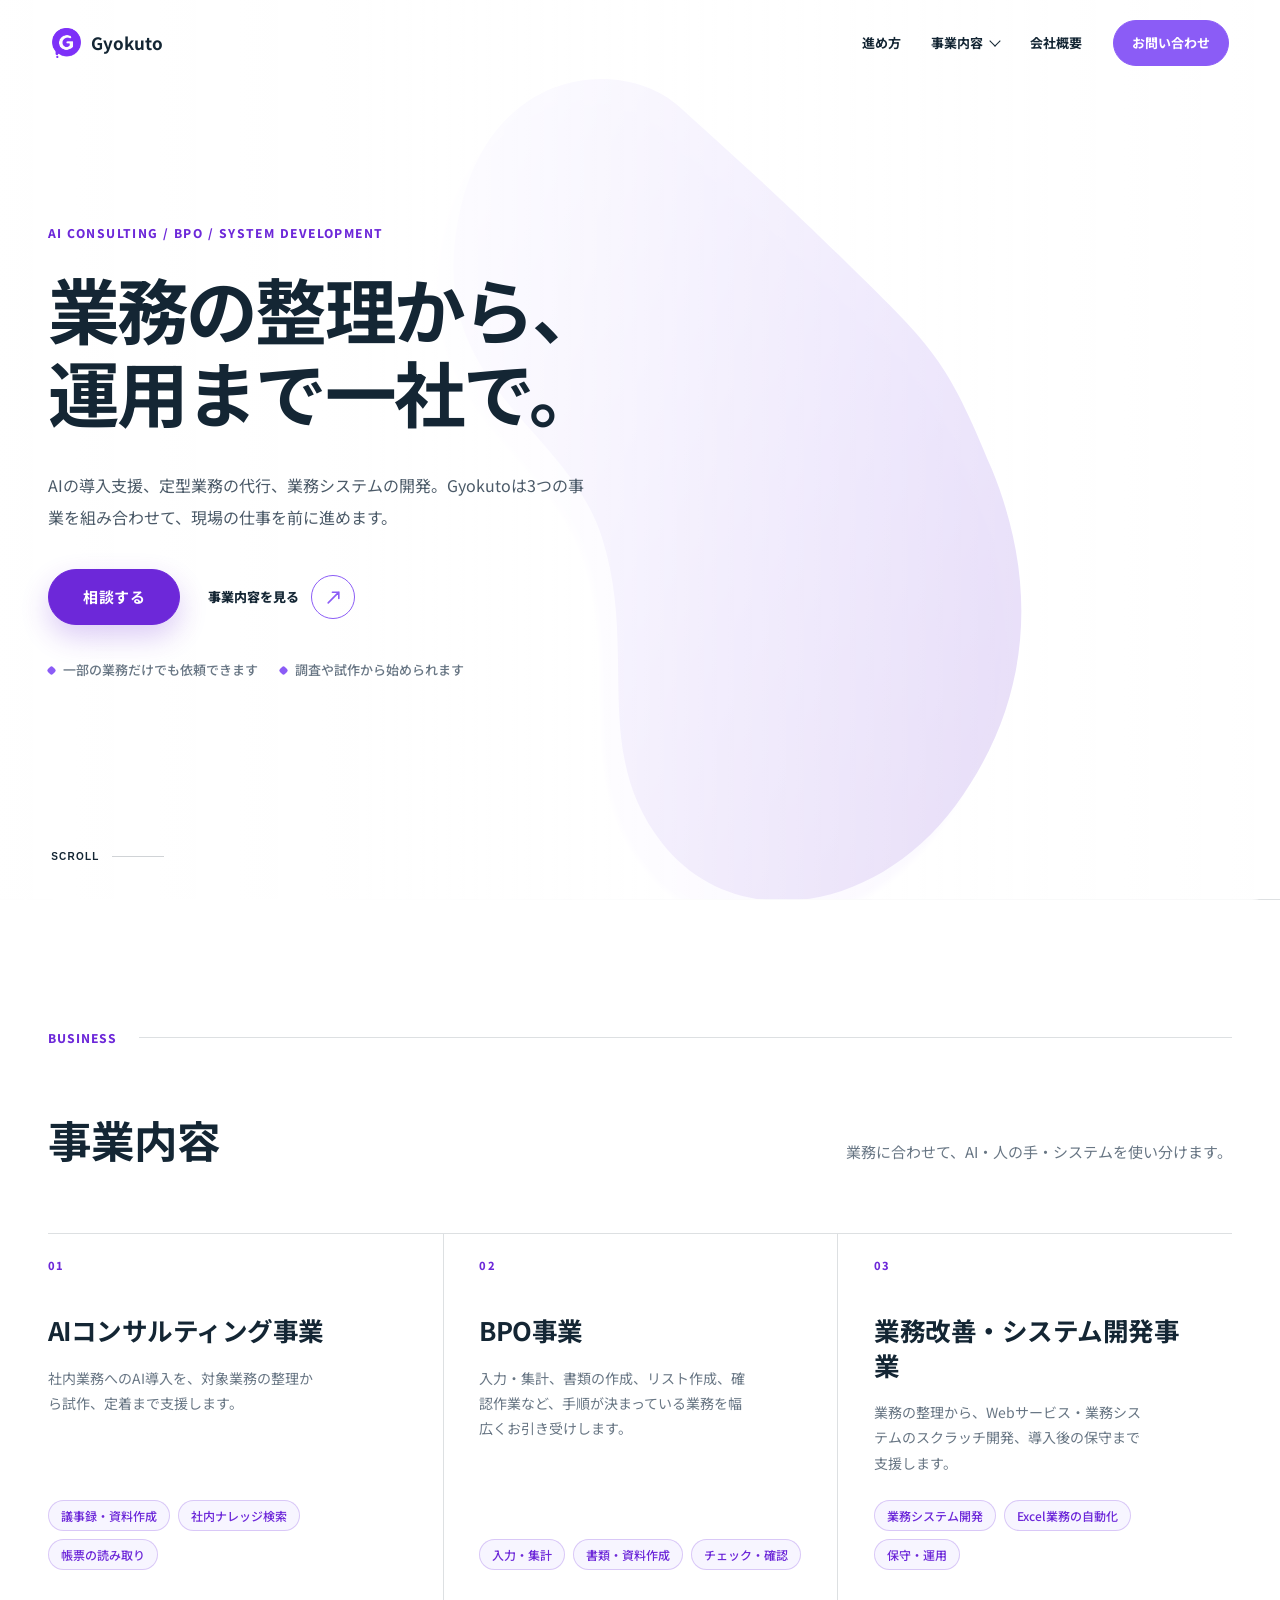
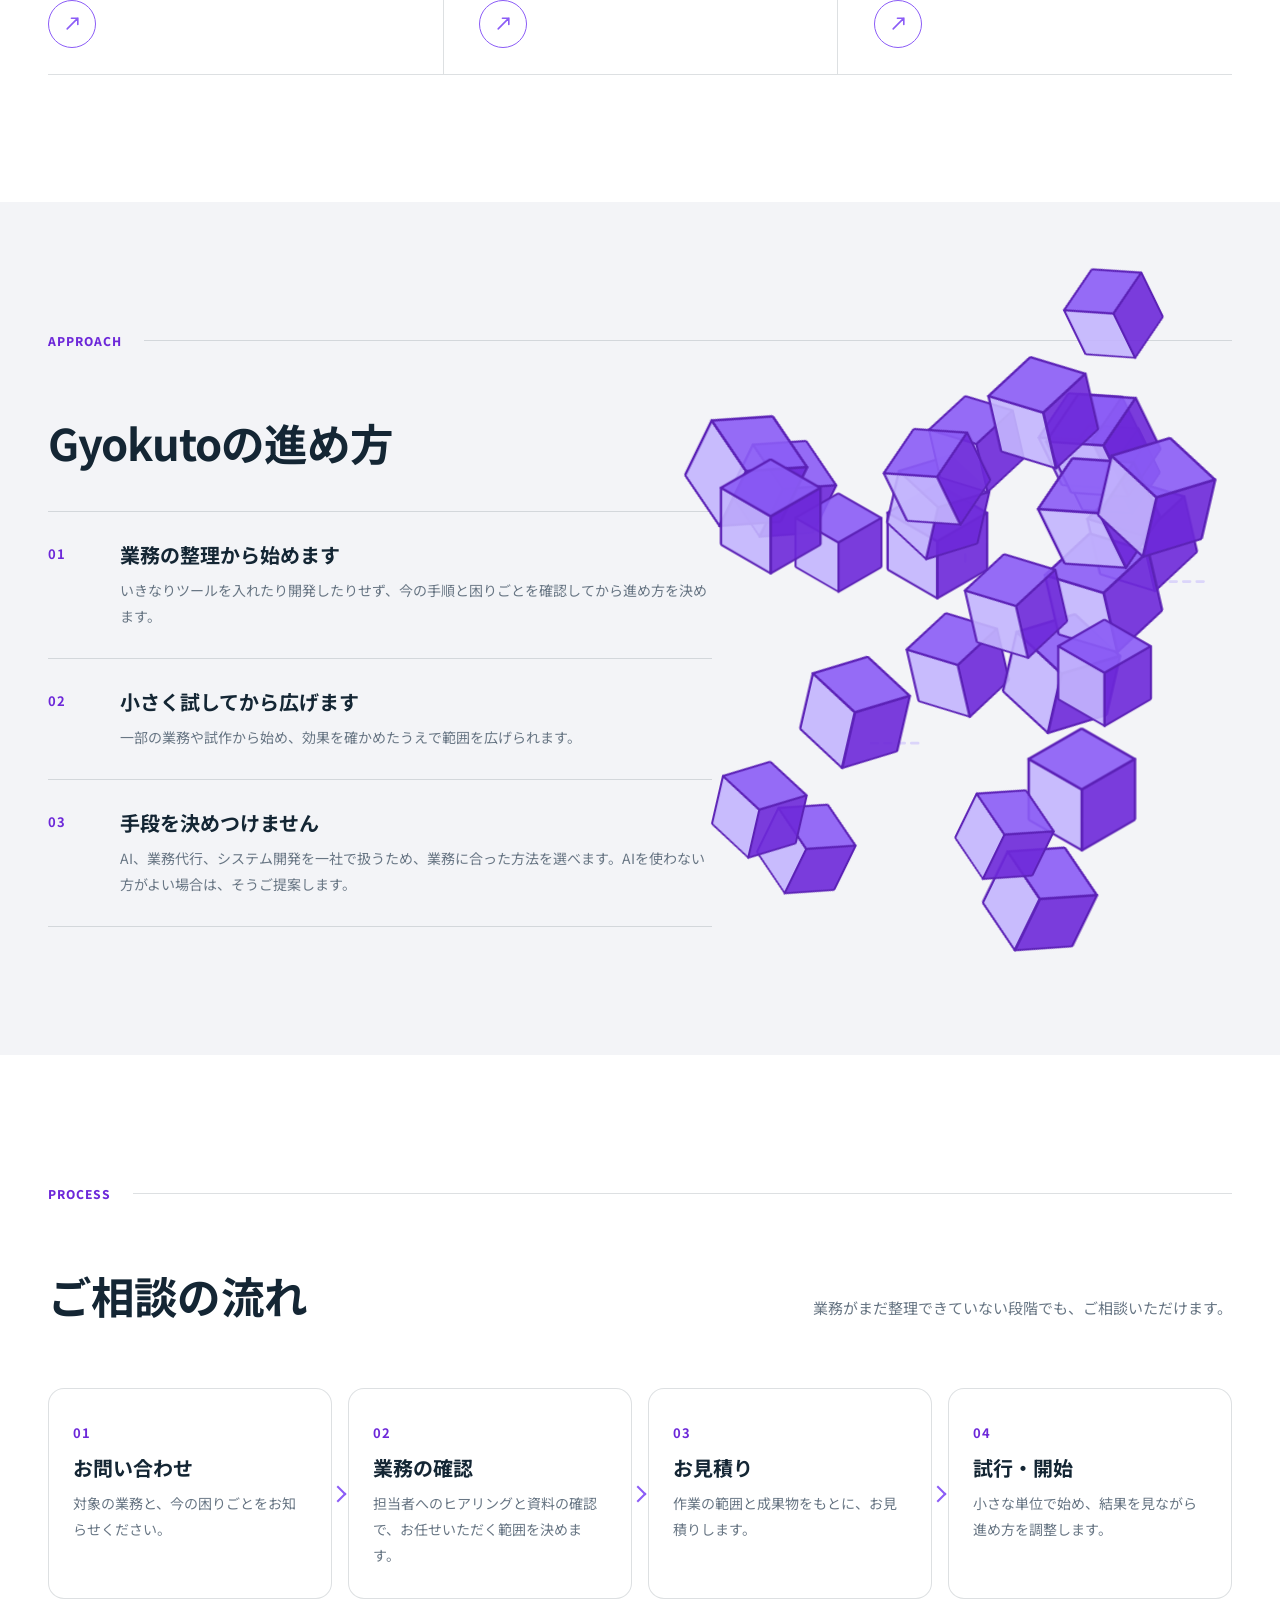
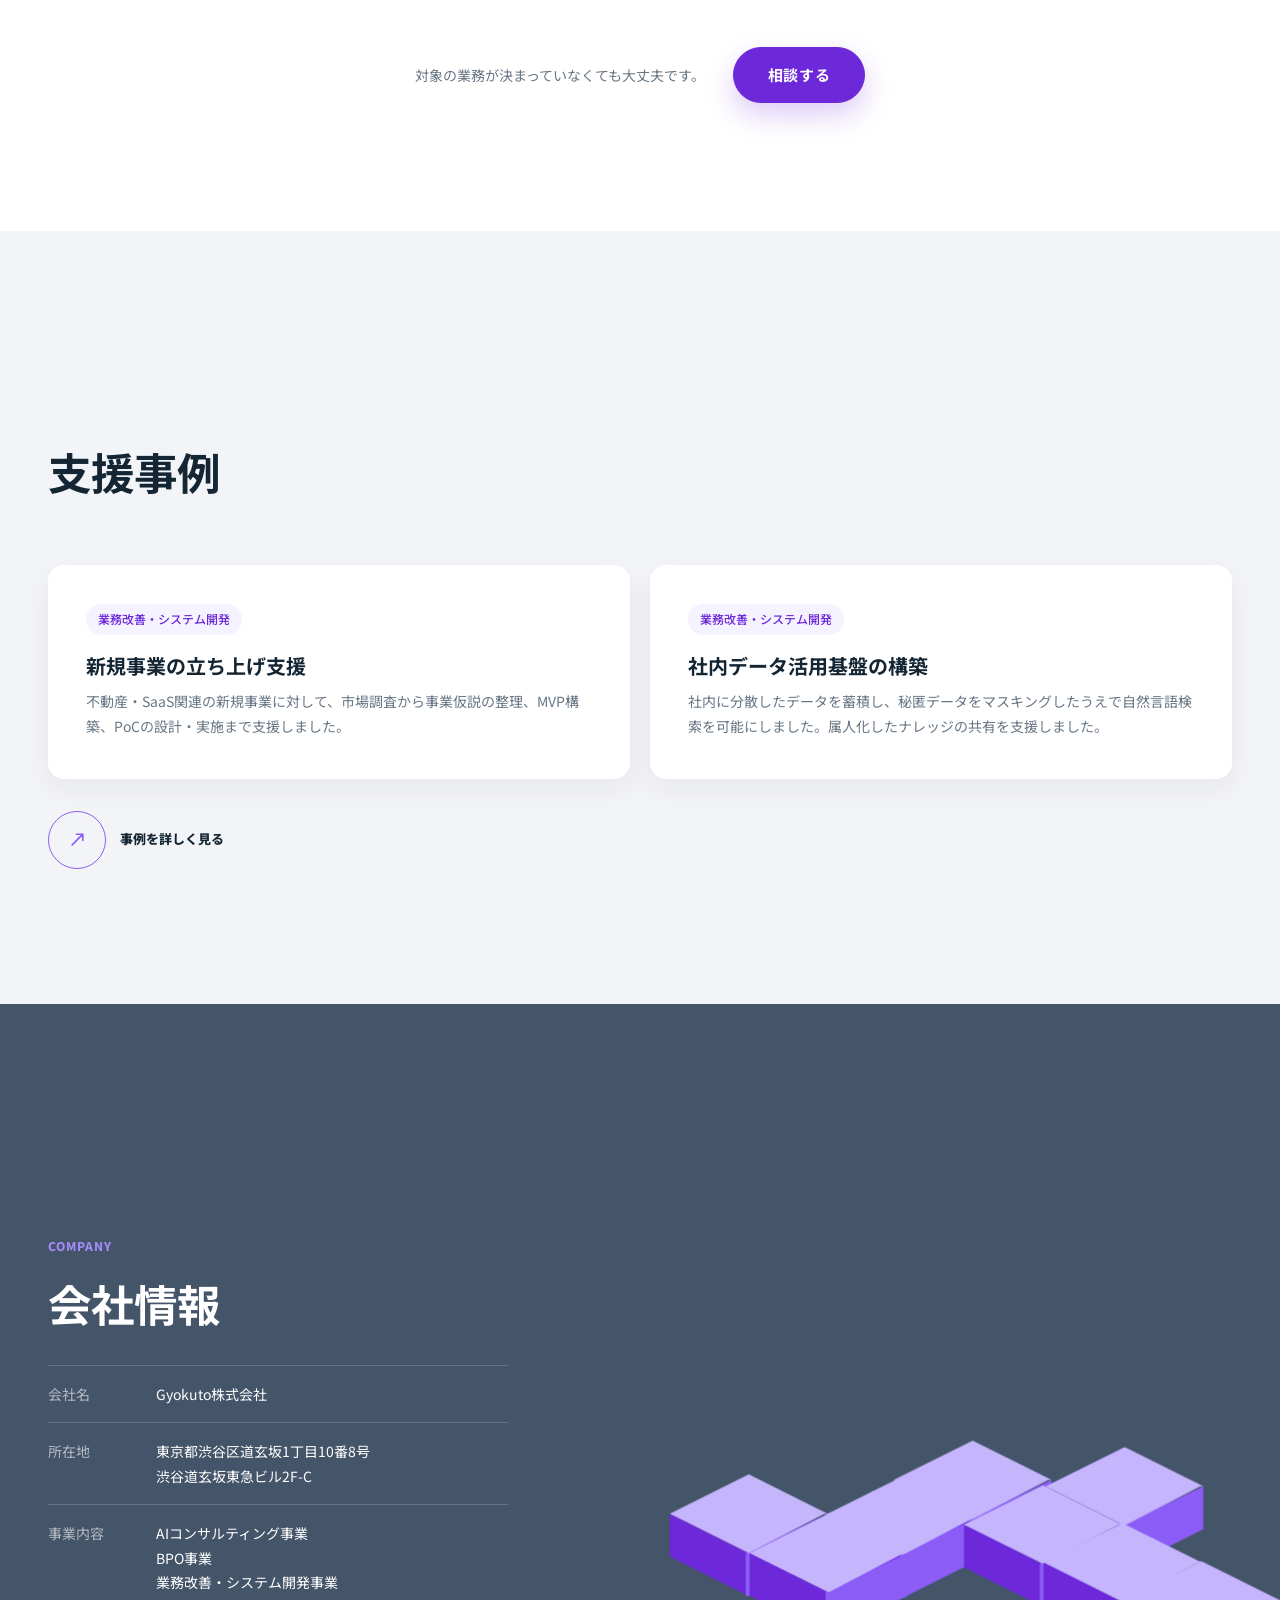
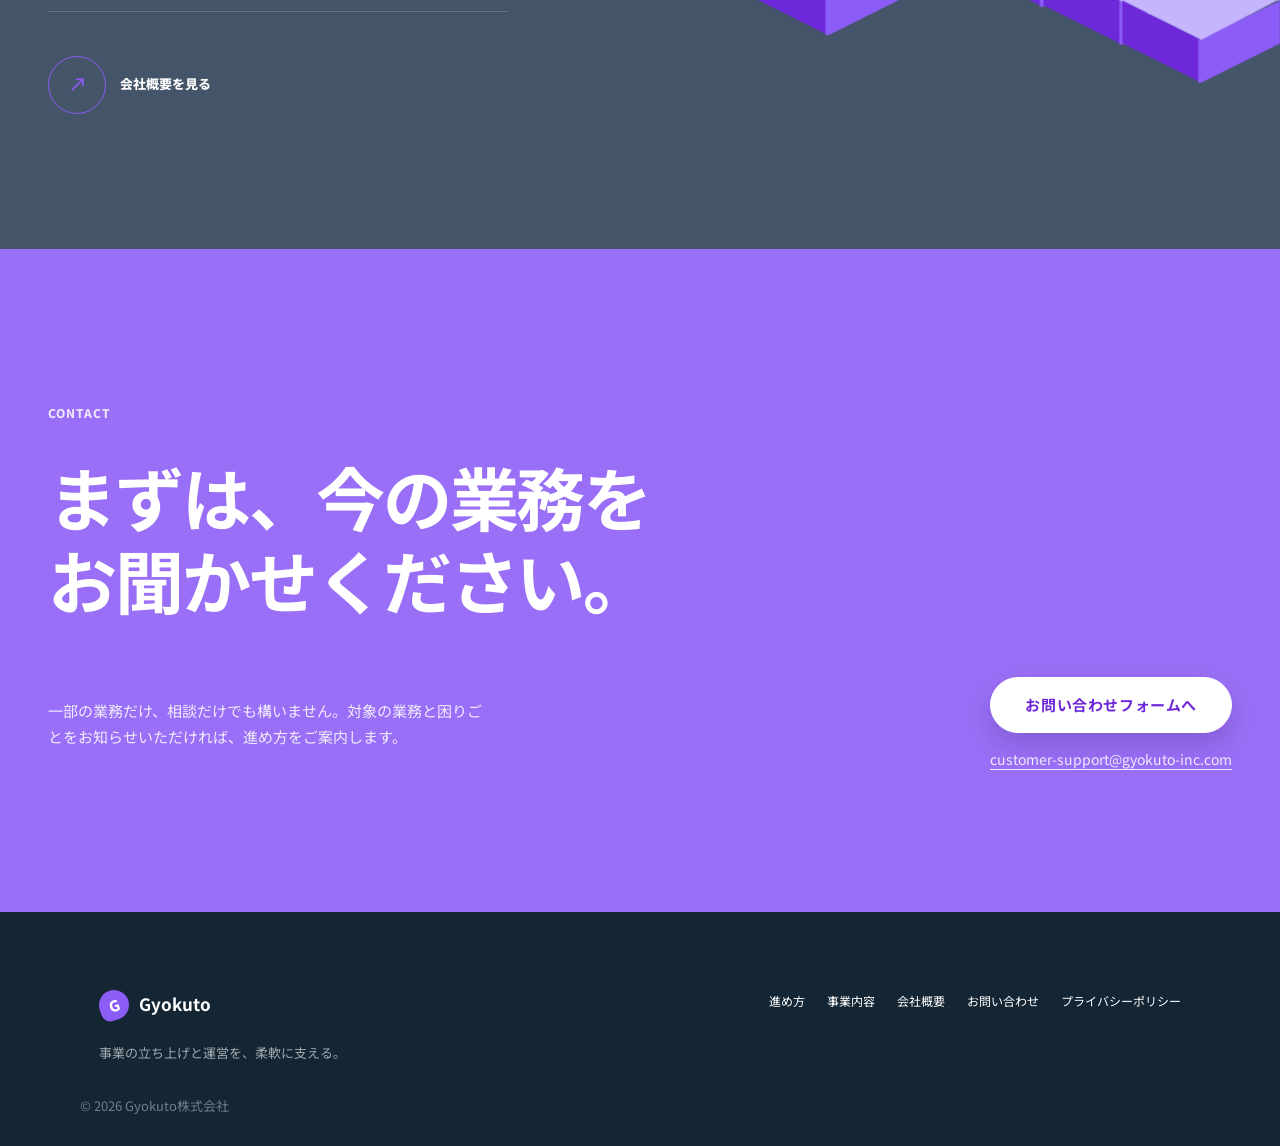
==== commit 09e62350: "トップページを再設計（事業→進め方→流れ→事例→会社情報→お問い合わせ） - ヒーローのコピーを具体化し、相談ボタンを追加 - 事業カードに主な業務タグを追加、BPOの説明を対応範囲に合わせて修正 -" ====
--- a/index.html
+++ b/index.html
@@ -15,8 +15,8 @@
   <link rel="icon" type="image/png" href="assets/gyokuto-logo-mark.png">
   <link rel="preconnect" href="https://fonts.googleapis.com">
   <link rel="preconnect" href="https://fonts.gstatic.com" crossorigin>
-  <link href="https://fonts.googleapis.com/css2?family=Zen+Kaku+Gothic+New:wght@300;400;500;600;700&display=swap" rel="stylesheet">
-  <link rel="stylesheet" href="styles.css?v=20260928-8">
+  <link href="https://fonts.googleapis.com/css2?family=Noto+Sans+JP:wght@400;500;700&display=swap" rel="stylesheet">
+  <link rel="stylesheet" href="styles.css?v=20260928-20">
   <script type="application/ld+json">
   {
     "@context": "https://schema.org",
@@ -62,7 +62,7 @@
     </a>
     <button class="nav-toggle home-nav-toggle" type="button" aria-label="メニューを開く" aria-expanded="false">メニュー</button>
     <nav class="site-nav home-nav" aria-label="主要ナビゲーション">
-      <a href="#about">私たちについて</a>
+      <a href="#about">進め方</a>
       <div class="nav-business">
         <button class="nav-business-trigger" type="button" aria-expanded="false" aria-controls="business-subnav">
           <span>事業内容</span>
@@ -83,40 +83,103 @@
     <section class="home-hero" id="top" data-morph-state="0" aria-labelledby="home-hero-title">
       <div class="home-hero-inner home-container">
         <div class="home-hero-copy">
-          <p class="home-kicker hero-reveal" style="--delay: 80ms">Gyokuto Inc.</p>
+          <p class="home-kicker hero-reveal" style="--delay: 80ms">AI Consulting / BPO / System Development</p>
           <h1 id="home-hero-title" class="home-title">
-            <span class="home-title-line hero-reveal" style="--delay: 180ms">事業の立ち上げと</span>
-            <span class="home-title-line hero-reveal" style="--delay: 260ms">運営を、前へ。</span>
+            <span class="home-title-line hero-reveal" style="--delay: 180ms">業務の整理から、</span>
+            <span class="home-title-line hero-reveal" style="--delay: 260ms">運用まで一社で。</span>
           </h1>
-          <p class="home-hero-description hero-reveal" style="--delay: 420ms">業務を整え、仕組みをつくり、次の一手が動き出すところまで。Gyokutoは、事業を運営する人の実務に寄り添います。</p>
+          <p class="home-hero-description hero-reveal" style="--delay: 420ms">AIの導入支援、定型業務の代行、業務システムの開発。Gyokutoは3つの事業を組み合わせて、現場の仕事を前に進めます。</p>
           <div class="home-hero-actions hero-reveal" style="--delay: 540ms">
+            <a class="home-button" href="contact.html">相談する</a>
             <a class="home-text-link home-text-link-light" href="#business">事業内容を見る <span class="arrow-button" aria-hidden="true"><svg class="icon-arrow icon-arrow-primary" viewBox="0 0 16 16" focusable="false"><path d="M3 13 13 3M7 3h6v6"></path></svg><svg class="icon-arrow icon-arrow-secondary" viewBox="0 0 16 16" focusable="false"><path d="M3 13 13 3M7 3h6v6"></path></svg></span></a>
-            <a class="home-text-link home-text-link-muted" href="contact.html">ご相談はこちら <span class="arrow-button" aria-hidden="true"><svg class="icon-arrow icon-arrow-primary" viewBox="0 0 16 16" focusable="false"><path d="M3 13 13 3M7 3h6v6"></path></svg><svg class="icon-arrow icon-arrow-secondary" viewBox="0 0 16 16" focusable="false"><path d="M3 13 13 3M7 3h6v6"></path></svg></span></a>
           </div>
-        </div>
-      </div>
-      <button class="home-scroll-cue" type="button" aria-label="What We Doまでスクロール" data-scroll-target="#about">
+          <ul class="home-hero-points hero-reveal" style="--delay: 660ms">
+            <li>一部の業務だけでも依頼できます</li>
+            <li>調査や試作から始められます</li>
+          </ul>
+        </div>
+      </div>
+      <button class="home-scroll-cue" type="button" aria-label="事業内容までスクロール" data-scroll-target="#business">
         <span>Scroll</span>
         <span class="home-scroll-cue-line" aria-hidden="true"></span>
       </button>
     </section>
 
-    <section class="home-section home-about" id="about" data-morph-state="1" aria-labelledby="about-title">
+    <section class="home-section home-business" id="business" data-morph-state="1" aria-labelledby="business-title">
       <div class="home-container">
         <div class="home-section-heading reveal-item">
-          <p class="home-section-label">What We Do</p>
+          <p class="home-section-label">Business</p>
           <span class="home-section-rule" aria-hidden="true"></span>
         </div>
-        <div class="home-about-grid">
-          <h2 id="about-title" class="home-display home-display-large home-about-statement reveal-item" style="--delay: 80ms">Gyokutoは、本質的な<br>課題整理と技術を通じて、<br>この社会のすべての人の<br>挑戦を前に進めます。</h2>
-          <div class="home-about-copy reveal-item" style="--delay: 160ms">
-            <p>Gyokutoは、AIコンサルティング事業、BPO事業、業務改善・システム開発事業を通じて、事業を動かすための実務を支えます。</p>
-            <a class="home-circle-link" href="company.html" aria-label="Gyokutoについて詳しく見る">
-              <span class="home-circle-arrow arrow-button" aria-hidden="true"><svg class="icon-arrow icon-arrow-primary" viewBox="0 0 16 16" focusable="false"><path d="M3 13 13 3M7 3h6v6"></path></svg><svg class="icon-arrow icon-arrow-secondary" viewBox="0 0 16 16" focusable="false"><path d="M3 13 13 3M7 3h6v6"></path></svg></span>
-              <span>Gyokutoについて</span>
-            </a>
+        <div class="home-section-intro">
+          <h2 id="business-title" class="home-section-title reveal-item" style="--delay: 80ms">事業内容</h2>
+          <p class="home-section-lead reveal-item" style="--delay: 140ms">業務に合わせて、AI・人の手・システムを使い分けます。</p>
+        </div>
+        <div class="home-business-list">
+          <a class="home-business-card reveal-item" style="--delay: 220ms" href="ai-it-consulting.html">
+            <span class="home-business-card-index">01</span>
+            <span class="home-business-card-content">
+              <strong>AIコンサルティング事業</strong>
+              <span class="home-business-card-description">社内業務へのAI導入を、対象業務の整理から試作、定着まで支援します。</span>
+            </span>
+            <ul class="home-business-tags" aria-label="主な業務"><li>議事録・資料作成</li><li>社内ナレッジ検索</li><li>帳票の読み取り</li></ul>
+            <span class="home-business-card-arrow arrow-button" aria-hidden="true"><svg class="icon-arrow icon-arrow-primary" viewBox="0 0 16 16" focusable="false"><path d="M3 13 13 3M7 3h6v6"></path></svg><svg class="icon-arrow icon-arrow-secondary" viewBox="0 0 16 16" focusable="false"><path d="M3 13 13 3M7 3h6v6"></path></svg></span>
+          </a>
+          <a class="home-business-card reveal-item" style="--delay: 300ms" href="bpo.html">
+            <span class="home-business-card-index">02</span>
+            <span class="home-business-card-content">
+              <strong>BPO事業</strong>
+              <span class="home-business-card-description">入力・集計、書類の作成、リスト作成、確認作業など、手順が決まっている業務を幅広くお引き受けします。</span>
+            </span>
+            <ul class="home-business-tags" aria-label="主な業務"><li>入力・集計</li><li>書類・資料作成</li><li>チェック・確認</li></ul>
+            <span class="home-business-card-arrow arrow-button" aria-hidden="true"><svg class="icon-arrow icon-arrow-primary" viewBox="0 0 16 16" focusable="false"><path d="M3 13 13 3M7 3h6v6"></path></svg><svg class="icon-arrow icon-arrow-secondary" viewBox="0 0 16 16" focusable="false"><path d="M3 13 13 3M7 3h6v6"></path></svg></span>
+          </a>
+          <a class="home-business-card reveal-item" style="--delay: 380ms" href="web-services.html">
+            <span class="home-business-card-index">03</span>
+            <span class="home-business-card-content">
+              <strong>業務改善・システム開発事業</strong>
+              <span class="home-business-card-description">業務の整理から、Webサービス・業務システムのスクラッチ開発、導入後の保守まで支援します。</span>
+            </span>
+            <ul class="home-business-tags" aria-label="主な業務"><li>業務システム開発</li><li>Excel業務の自動化</li><li>保守・運用</li></ul>
+            <span class="home-business-card-arrow arrow-button" aria-hidden="true"><svg class="icon-arrow icon-arrow-primary" viewBox="0 0 16 16" focusable="false"><path d="M3 13 13 3M7 3h6v6"></path></svg><svg class="icon-arrow icon-arrow-secondary" viewBox="0 0 16 16" focusable="false"><path d="M3 13 13 3M7 3h6v6"></path></svg></span>
+          </a>
+        </div>
+      </div>
+    </section>
+
+    <section class="home-section home-about home-approach" id="about" data-morph-state="2" aria-labelledby="about-title">
+      <div class="home-container">
+        <div class="home-section-heading reveal-item">
+          <p class="home-section-label">Approach</p>
+          <span class="home-section-rule" aria-hidden="true"></span>
+        </div>
+        <div class="home-approach-grid">
+          <div class="home-approach-body">
+            <h2 id="about-title" class="home-section-title reveal-item" style="--delay: 80ms">Gyokutoの進め方</h2>
+            <ol class="home-approach-list">
+              <li class="reveal-item" style="--delay: 140ms">
+                <span class="home-approach-index">01</span>
+                <div>
+                  <h3>業務の整理から始めます</h3>
+                  <p>いきなりツールを入れたり開発したりせず、今の手順と困りごとを確認してから進め方を決めます。</p>
+                </div>
+              </li>
+              <li class="reveal-item" style="--delay: 200ms">
+                <span class="home-approach-index">02</span>
+                <div>
+                  <h3>小さく試してから広げます</h3>
+                  <p>一部の業務や試作から始め、効果を確かめたうえで範囲を広げられます。</p>
+                </div>
+              </li>
+              <li class="reveal-item" style="--delay: 260ms">
+                <span class="home-approach-index">03</span>
+                <div>
+                  <h3>手段を決めつけません</h3>
+                  <p>AI、業務代行、システム開発を一社で扱うため、業務に合った方法を選べます。AIを使わない方がよい場合は、そうご提案します。</p>
+                </div>
+              </li>
+            </ol>
           </div>
-        </div>
         <div class="home-about-cube home-pink-cube reveal-item" data-pink-cube aria-hidden="true" style="--delay: 240ms">
           <svg viewBox="54 40 156 166" focusable="false">
             <defs>
@@ -158,41 +221,58 @@
             <use href="#home-pink-cube-unit" x="121" y="112"></use>
           </svg>
         </div>
-      </div>
-    </section>
-
-    <section class="home-section home-business" id="business" data-morph-state="2" aria-label="Business">
+        </div>
+      </div>
+    </section>
+
+    <section class="home-section home-process" id="process" data-morph-state="2" aria-labelledby="process-title">
       <div class="home-container">
         <div class="home-section-heading reveal-item">
-          <p class="home-section-label">Business</p>
+          <p class="home-section-label">Process</p>
           <span class="home-section-rule" aria-hidden="true"></span>
         </div>
-        <div class="home-business-list">
-          <a class="home-business-card reveal-item" style="--delay: 220ms" href="ai-it-consulting.html">
-            <span class="home-business-card-index">01</span>
-            <span class="home-business-card-content">
-              <strong>AIコンサルティング事業</strong>
-              <span class="home-business-card-description">社内業務へのAI導入・活用に向けて、対象業務の整理からユースケース設計、導入・定着まで支援します。</span>
-            </span>
-            <span class="home-business-card-arrow arrow-button" aria-hidden="true"><svg class="icon-arrow icon-arrow-primary" viewBox="0 0 16 16" focusable="false"><path d="M3 13 13 3M7 3h6v6"></path></svg><svg class="icon-arrow icon-arrow-secondary" viewBox="0 0 16 16" focusable="false"><path d="M3 13 13 3M7 3h6v6"></path></svg></span>
-          </a>
-          <a class="home-business-card reveal-item" style="--delay: 300ms" href="bpo.html">
-            <span class="home-business-card-index">02</span>
-            <span class="home-business-card-content">
-              <strong>BPO事業</strong>
-              <span class="home-business-card-description">データ整理、入力、リスト作成、資料整備など、定型化・標準化できる業務を支援します。</span>
-            </span>
-            <span class="home-business-card-arrow arrow-button" aria-hidden="true"><svg class="icon-arrow icon-arrow-primary" viewBox="0 0 16 16" focusable="false"><path d="M3 13 13 3M7 3h6v6"></path></svg><svg class="icon-arrow icon-arrow-secondary" viewBox="0 0 16 16" focusable="false"><path d="M3 13 13 3M7 3h6v6"></path></svg></span>
-          </a>
-          <a class="home-business-card reveal-item" style="--delay: 380ms" href="web-services.html">
-            <span class="home-business-card-index">03</span>
-            <span class="home-business-card-content">
-              <strong>業務改善・システム開発事業</strong>
-              <span class="home-business-card-description">業務整理やシステム化の方針検討から、Webサービス・業務システムのスクラッチ開発、導入後の改善まで支援します。</span>
-            </span>
-            <span class="home-business-card-arrow arrow-button" aria-hidden="true"><svg class="icon-arrow icon-arrow-primary" viewBox="0 0 16 16" focusable="false"><path d="M3 13 13 3M7 3h6v6"></path></svg><svg class="icon-arrow icon-arrow-secondary" viewBox="0 0 16 16" focusable="false"><path d="M3 13 13 3M7 3h6v6"></path></svg></span>
-          </a>
-        </div>
+        <div class="home-section-intro">
+          <h2 id="process-title" class="home-section-title reveal-item" style="--delay: 80ms">ご相談の流れ</h2>
+          <p class="home-section-lead reveal-item" style="--delay: 140ms">業務がまだ整理できていない段階でも、ご相談いただけます。</p>
+        </div>
+        <ol class="home-process-list">
+          <li class="reveal-item" style="--delay: 200ms"><span>01</span><h3>お問い合わせ</h3><p>対象の業務と、今の困りごとをお知らせください。</p></li>
+          <li class="reveal-item" style="--delay: 260ms"><span>02</span><h3>業務の確認</h3><p>担当者へのヒアリングと資料の確認で、お任せいただく範囲を決めます。</p></li>
+          <li class="reveal-item" style="--delay: 320ms"><span>03</span><h3>お見積り</h3><p>作業の範囲と成果物をもとに、お見積りします。</p></li>
+          <li class="reveal-item" style="--delay: 380ms"><span>04</span><h3>試行・開始</h3><p>小さな単位で始め、結果を見ながら進め方を調整します。</p></li>
+        </ol>
+        <div class="home-process-cta reveal-item">
+          <p>対象の業務が決まっていなくても大丈夫です。</p>
+          <a class="home-button" href="contact.html">相談する</a>
+        </div>
+      </div>
+    </section>
+
+    <section class="home-section home-cases" id="cases" data-morph-state="3" aria-labelledby="cases-title">
+      <div class="home-container">
+        <div class="home-section-heading reveal-item">
+          <p class="home-section-label">Case</p>
+          <span class="home-section-rule" aria-hidden="true"></span>
+        </div>
+        <div class="home-section-intro">
+          <h2 id="cases-title" class="home-section-title reveal-item" style="--delay: 80ms">支援事例</h2>
+        </div>
+        <div class="home-case-list">
+          <article class="home-case reveal-item" style="--delay: 160ms">
+            <p class="home-case-tag">業務改善・システム開発</p>
+            <h3>新規事業の立ち上げ支援</h3>
+            <p>不動産・SaaS関連の新規事業に対して、市場調査から事業仮説の整理、MVP構築、PoCの設計・実施まで支援しました。</p>
+          </article>
+          <article class="home-case reveal-item" style="--delay: 240ms">
+            <p class="home-case-tag">業務改善・システム開発</p>
+            <h3>社内データ活用基盤の構築</h3>
+            <p>社内に分散したデータを蓄積し、秘匿データをマスキングしたうえで自然言語検索を可能にしました。属人化したナレッジの共有を支援しました。</p>
+          </article>
+        </div>
+        <a class="home-circle-link home-cases-more reveal-item" href="web-services.html" aria-label="事例を詳しく見る">
+          <span class="home-circle-arrow arrow-button" aria-hidden="true"><svg class="icon-arrow icon-arrow-primary" viewBox="0 0 16 16" focusable="false"><path d="M3 13 13 3M7 3h6v6"></path></svg><svg class="icon-arrow icon-arrow-secondary" viewBox="0 0 16 16" focusable="false"><path d="M3 13 13 3M7 3h6v6"></path></svg></span>
+          <span>事例を詳しく見る</span>
+        </a>
       </div>
     </section>
 
@@ -200,8 +280,12 @@
       <div class="home-container home-information-grid">
         <div class="home-information-company reveal-item">
           <p class="home-section-label">Company</p>
-          <h2 id="information-title" class="home-display">実務から、<br>事業の輪郭をつくる。</h2>
-          <p>東京・渋谷を拠点に、事業の立ち上げと運営に必要な仕事を、実行可能な単位に分けて支えています。</p>
+          <h2 id="information-title" class="home-section-title">会社情報</h2>
+          <dl class="home-company-facts">
+            <div><dt>会社名</dt><dd>Gyokuto株式会社</dd></div>
+            <div><dt>所在地</dt><dd>東京都渋谷区道玄坂1丁目10番8号<br>渋谷道玄坂東急ビル2F-C</dd></div>
+            <div><dt>事業内容</dt><dd>AIコンサルティング事業<br>BPO事業<br>業務改善・システム開発事業</dd></div>
+          </dl>
           <a class="home-circle-link home-circle-link-dark" href="company.html" aria-label="会社概要を見る">
             <span class="home-circle-arrow arrow-button" aria-hidden="true"><svg class="icon-arrow icon-arrow-primary" viewBox="0 0 16 16" focusable="false"><path d="M3 13 13 3M7 3h6v6"></path></svg><svg class="icon-arrow icon-arrow-secondary" viewBox="0 0 16 16" focusable="false"><path d="M3 13 13 3M7 3h6v6"></path></svg></span>
             <span>会社概要を見る</span>
@@ -275,9 +359,13 @@
     <section class="home-contact" id="contact" data-morph-state="4" aria-labelledby="contact-title">
       <div class="home-container home-contact-inner">
         <p class="home-section-label home-section-label-light reveal-item">Contact</p>
-        <h2 id="contact-title" class="home-contact-title reveal-item" style="--delay: 100ms">事業を動かす相談を、<br>ここから。</h2>
+        <h2 id="contact-title" class="home-contact-title reveal-item" style="--delay: 100ms">まずは、今の業務を<br>お聞かせください。</h2>
         <div class="home-contact-bottom reveal-item" style="--delay: 220ms">
-          <p>AIコンサルティング事業、BPO事業、業務改善・システム開発事業など、今必要なことをお聞かせください。</p>
+          <p>一部の業務だけ、相談だけでも構いません。対象の業務と困りごとをお知らせいただければ、進め方をご案内します。</p>
+          <div class="home-contact-actions">
+            <a class="home-button home-button-light" href="contact.html">お問い合わせフォームへ</a>
+            <a class="home-contact-mail" href="mailto:customer-support@gyokuto-inc.com">customer-support@gyokuto-inc.com</a>
+          </div>
         </div>
       </div>
     </section>
@@ -290,7 +378,7 @@
         <p>事業の立ち上げと運営を、柔軟に支える。</p>
       </div>
       <nav class="footer-nav home-footer-nav" aria-label="フッターナビゲーション">
-        <a href="#about">私たちについて</a>
+        <a href="#about">進め方</a>
         <a href="#business">事業内容</a>
         <a href="company.html">会社概要</a>
         <a href="contact.html">お問い合わせ</a>
--- a/styles.css
+++ b/styles.css
@@ -126,7 +126,7 @@
   --home-display: clamp(38px, 5.8vw, 84px);
   color: var(--home-ink);
   background: #fff;
-  font-family: "Zen Kaku Gothic New", "Noto Sans JP", "Hiragino Sans", "Yu Gothic UI", "Yu Gothic", Meiryo, sans-serif;
+  font-family: "Noto Sans JP", "Hiragino Sans", "Yu Gothic UI", "Yu Gothic", Meiryo, sans-serif;
   font-weight: 400;
   line-height: 1.75;
   overflow-x: hidden;
@@ -2850,6 +2850,484 @@
     opacity: 1;
     transform: translateX(-50%);
     transition: none;
+  }
+}
+
+/* --------------------------------------------------------------------------
+   Homepage — business-first structure (Hero → Business → Approach → Process → Case → Company → Contact)
+   -------------------------------------------------------------------------- */
+
+body.home-page .home-title {
+  font-size: clamp(42px, 5.6vw, 80px);
+  letter-spacing: -0.04em;
+  line-height: 1.16;
+}
+
+body.home-page .home-kicker {
+  letter-spacing: 0.12em;
+}
+
+body.home-page .home-hero-description {
+  max-width: 540px;
+  color: #4b5a68;
+}
+
+body.home-page .home-hero-actions {
+  align-items: center;
+  gap: 28px;
+}
+
+.home-button {
+  display: inline-flex;
+  align-items: center;
+  justify-content: center;
+  min-height: 56px;
+  padding: 0 34px;
+  border: 1px solid var(--home-violet-dark);
+  border-radius: 999px;
+  color: #fff;
+  background: var(--home-violet-dark);
+  font-size: 15px;
+  font-weight: 700;
+  letter-spacing: 0.04em;
+  text-decoration: none;
+  box-shadow: 0 12px 28px rgba(109, 40, 217, 0.24);
+  transition: background 300ms ease, box-shadow 300ms ease, transform 450ms var(--home-ease);
+}
+
+body.home-page a.home-button {
+  color: #fff;
+}
+
+.home-button:hover,
+.home-button:focus-visible {
+  background: #5b21b6;
+  box-shadow: 0 16px 34px rgba(109, 40, 217, 0.32);
+  transform: translateY(-2px);
+}
+
+.home-button-light,
+body.home-page a.home-button-light {
+  border-color: #fff;
+  color: var(--home-violet-dark);
+  background: #fff;
+  box-shadow: 0 12px 28px rgba(36, 19, 63, 0.18);
+}
+
+.home-button-light:hover,
+.home-button-light:focus-visible {
+  background: #f5f3ff;
+}
+
+.home-hero-points {
+  display: flex;
+  flex-wrap: wrap;
+  gap: 10px 22px;
+  margin: 34px 0 0;
+  padding: 0;
+  list-style: none;
+  color: var(--home-muted);
+  font-size: 13px;
+  font-weight: 500;
+}
+
+.home-hero-points li {
+  display: inline-flex;
+  align-items: center;
+  gap: 8px;
+}
+
+.home-hero-points li::before {
+  width: 7px;
+  height: 7px;
+  content: "";
+  border-radius: 2px;
+  background: var(--home-violet);
+  transform: rotate(45deg);
+}
+
+.home-section-intro {
+  display: flex;
+  flex-wrap: wrap;
+  align-items: baseline;
+  justify-content: space-between;
+  gap: 16px 40px;
+  margin-top: clamp(40px, 5vw, 64px);
+}
+
+.home-section-title {
+  margin: 0;
+  color: var(--home-ink);
+  font-size: clamp(30px, 3.4vw, 48px);
+  font-weight: 700;
+  letter-spacing: -0.02em;
+  line-height: 1.3;
+}
+
+.home-section-lead {
+  margin: 0;
+  color: var(--home-muted);
+  font-size: 15px;
+}
+
+body.home-page .home-section {
+  padding: clamp(88px, 10vw, 150px) 0;
+}
+
+body.home-page .home-business {
+  z-index: 2;
+  margin-top: -1px;
+  border-radius: 28px 28px 0 0;
+  background: rgba(255, 255, 255, 0.82);
+}
+
+body.home-page .home-business-list {
+  margin-top: clamp(40px, 5vw, 64px);
+}
+
+body.home-page .home-business-card {
+  min-height: 0;
+}
+
+body.home-page .home-business-card-content {
+  padding-top: clamp(28px, 3vw, 44px);
+}
+
+body.home-page .home-business-card strong {
+  max-width: none;
+  font-size: clamp(22px, 2vw, 28px);
+  letter-spacing: -0.02em;
+  line-height: 1.35;
+}
+
+body.home-page .home-business-card-description {
+  max-width: 34ch;
+  font-size: 14px;
+}
+
+.home-business-tags {
+  display: flex;
+  flex-wrap: wrap;
+  gap: 8px;
+  margin: 24px 0 0;
+  padding: 0;
+  list-style: none;
+}
+
+.home-business-tags li {
+  padding: 4px 12px;
+  border: 1px solid rgba(109, 40, 217, 0.22);
+  border-radius: 999px;
+  color: var(--home-violet-dark);
+  background: rgba(245, 243, 255, 0.8);
+  font-size: 12px;
+  font-weight: 500;
+}
+
+body.home-page .home-approach {
+  border-radius: 0;
+  background: rgba(240, 242, 245, 0.8);
+}
+
+.home-approach-grid {
+  display: grid;
+  grid-template-columns: minmax(0, 1.2fr) minmax(280px, 0.8fr);
+  gap: clamp(40px, 6vw, 96px);
+  align-items: center;
+  margin-top: clamp(40px, 5vw, 64px);
+}
+
+.home-approach-list {
+  display: grid;
+  gap: 0;
+  margin: 40px 0 0;
+  padding: 0;
+  list-style: none;
+  border-top: 1px solid var(--home-line);
+}
+
+.home-approach-list li {
+  display: grid;
+  grid-template-columns: 56px minmax(0, 1fr);
+  gap: 16px;
+  padding: 28px 0;
+  border-bottom: 1px solid var(--home-line);
+}
+
+.home-approach-index,
+.home-process-list span {
+  color: var(--home-violet-dark);
+  font-size: 13px;
+  font-weight: 700;
+  letter-spacing: 0.1em;
+  line-height: 2.1;
+}
+
+.home-approach-list h3,
+.home-process-list h3,
+.home-case h3 {
+  margin: 0;
+  color: var(--home-ink);
+  font-size: 20px;
+  font-weight: 700;
+  letter-spacing: 0;
+  line-height: 1.5;
+}
+
+.home-approach-list p,
+.home-process-list p,
+.home-case p {
+  margin: 8px 0 0;
+  color: var(--home-muted);
+  font-size: 14px;
+  line-height: 1.85;
+}
+
+body.home-page .home-approach .home-about-cube,
+html.has-js body.home-page .home-approach .home-pink-cube:not(.is-visible),
+html.has-js body.home-page .home-approach .home-pink-cube.is-visible {
+  position: relative;
+  left: auto;
+  bottom: auto;
+  width: min(420px, 100%);
+  justify-self: center;
+}
+
+html.has-js body.home-page .home-approach .home-pink-cube:not(.is-visible) {
+  transform: translate3d(0, 18px, 0);
+}
+
+html.has-js body.home-page .home-approach .home-pink-cube.is-visible,
+body.home-page .home-approach .home-about-cube {
+  transform: none;
+}
+
+body.home-page .home-process {
+  background: rgba(255, 255, 255, 0.84);
+}
+
+.home-process-list {
+  display: grid;
+  grid-template-columns: repeat(4, minmax(0, 1fr));
+  gap: 16px;
+  margin: clamp(40px, 5vw, 64px) 0 0;
+  padding: 0;
+  list-style: none;
+  counter-reset: none;
+}
+
+.home-process-list li {
+  position: relative;
+  padding: 28px 24px 30px;
+  border: 1px solid var(--home-line);
+  border-radius: 16px;
+  background: #fff;
+}
+
+.home-process-list li:not(:last-child)::after {
+  position: absolute;
+  top: 50%;
+  right: -13px;
+  z-index: 1;
+  width: 10px;
+  height: 10px;
+  content: "";
+  border-top: 2px solid var(--home-violet);
+  border-right: 2px solid var(--home-violet);
+  transform: translateY(-50%) rotate(45deg);
+}
+
+.home-process-list h3 {
+  margin-top: 6px;
+}
+
+.home-process-cta {
+  display: flex;
+  flex-wrap: wrap;
+  align-items: center;
+  justify-content: center;
+  gap: 16px 28px;
+  margin-top: 48px;
+}
+
+.home-process-cta p {
+  margin: 0;
+  color: var(--home-muted);
+  font-size: 14px;
+}
+
+body.home-page .home-cases {
+  background: rgba(240, 242, 245, 0.8);
+}
+
+.home-case-list {
+  display: grid;
+  grid-template-columns: repeat(2, minmax(0, 1fr));
+  gap: 20px;
+  margin-top: clamp(40px, 5vw, 64px);
+}
+
+.home-case {
+  padding: clamp(28px, 3vw, 40px);
+  border-radius: 16px;
+  background: #fff;
+  box-shadow: 0 10px 30px rgba(20, 38, 52, 0.06);
+}
+
+.home-cases-more {
+  margin-top: 32px;
+}
+
+.home-case p.home-case-tag {
+  display: inline-block;
+  margin: 0 0 16px;
+  padding: 4px 12px;
+  border-radius: 999px;
+  color: var(--home-violet-dark);
+  background: #f5f3ff;
+  font-size: 12px;
+  font-weight: 500;
+}
+
+body.home-page .home-information-company .home-section-title {
+  margin-top: 20px;
+  color: #fff;
+}
+
+.home-company-facts {
+  display: grid;
+  gap: 0;
+  max-width: 460px;
+  margin: 32px 0 0;
+  border-top: 1px solid rgba(255, 255, 255, 0.18);
+}
+
+.home-company-facts div {
+  display: grid;
+  grid-template-columns: 92px minmax(0, 1fr);
+  gap: 16px;
+  padding: 16px 0;
+  border-bottom: 1px solid rgba(255, 255, 255, 0.18);
+  font-size: 14px;
+}
+
+.home-company-facts dt {
+  color: rgba(255, 255, 255, 0.6);
+}
+
+.home-company-facts dd {
+  margin: 0;
+  color: #fff;
+}
+
+body.home-page .home-contact-title {
+  font-size: clamp(38px, 5.4vw, 76px);
+  letter-spacing: -0.03em;
+  line-height: 1.2;
+}
+
+body.home-page .home-contact-bottom {
+  align-items: center;
+  margin-top: 56px;
+}
+
+body.home-page .home-contact-bottom p {
+  max-width: 440px;
+  color: rgba(255, 255, 255, 0.86);
+  font-size: 15px;
+}
+
+.home-contact-actions {
+  display: flex;
+  flex-direction: column;
+  align-items: flex-end;
+  gap: 14px;
+}
+
+body.home-page a.home-contact-mail {
+  color: rgba(255, 255, 255, 0.86);
+  font-size: 14px;
+  text-underline-offset: 4px;
+}
+
+@media (max-width: 920px) {
+  .home-approach-grid {
+    grid-template-columns: 1fr;
+  }
+
+  body.home-page .home-approach .home-about-cube {
+    width: min(360px, 70vw);
+  }
+
+  .home-process-list {
+    grid-template-columns: repeat(2, minmax(0, 1fr));
+  }
+
+  .home-process-list li:not(:last-child)::after {
+    display: none;
+  }
+
+  .home-contact-actions {
+    align-items: flex-start;
+  }
+}
+
+@media (max-width: 640px) {
+  body.home-page .home-title {
+    font-size: clamp(34px, 10vw, 44px);
+  }
+
+  body.home-page .home-hero-actions {
+    gap: 20px;
+  }
+
+  .home-business-tags {
+    margin-top: 18px;
+  }
+
+  .home-process-list,
+  .home-case-list {
+    grid-template-columns: 1fr;
+  }
+
+  .home-process-list {
+    gap: 10px;
+  }
+
+  .home-process-list li {
+    display: grid;
+    grid-template-columns: 40px minmax(0, 1fr);
+    column-gap: 8px;
+    padding: 18px 20px;
+  }
+
+  .home-process-list li > span {
+    grid-row: span 2;
+  }
+
+  .home-process-list h3 {
+    margin-top: 0;
+    font-size: 17px;
+  }
+
+  .home-process-list p {
+    margin-top: 4px;
+  }
+
+  body.home-page .home-approach .home-about-cube {
+    width: min(260px, 66vw);
+  }
+
+  body.home-page .home-company-animation {
+    min-height: 300px;
+  }
+
+  .home-approach-list li {
+    grid-template-columns: 40px minmax(0, 1fr);
+  }
+
+  .home-company-facts div {
+    grid-template-columns: 76px minmax(0, 1fr);
   }
 }
 
@@ -6872,29 +7350,22 @@
   font-size: 13px;
 }
 
-body.inner-page.ai-consulting-page .ai-example-grid,
 body.inner-page.ai-consulting-page .ai-service-grid,
 body.inner-page.ai-consulting-page .ai-flow,
-body.inner-page.ai-consulting-page .ai-example ul,
-body.inner-page.ai-consulting-page .ai-service ul,
-body.inner-page.ai-consulting-page .ai-scope ul {
+body.inner-page.ai-consulting-page .ai-service ul {
   margin: 0;
   padding: 0;
   list-style: none;
 }
 
-body.inner-page.ai-consulting-page .ai-example,
-body.inner-page.ai-consulting-page .ai-service,
-body.inner-page.ai-consulting-page .ai-scope {
+body.inner-page.ai-consulting-page .ai-service {
   padding: clamp(26px, 3vw, 36px);
   border: 1px solid var(--inner-line);
   border-radius: var(--ai-radius);
   background: var(--ai-card);
 }
 
-body.inner-page.ai-consulting-page .ai-example h3,
 body.inner-page.ai-consulting-page .ai-service h3,
-body.inner-page.ai-consulting-page .ai-scope h3,
 body.inner-page.ai-consulting-page .ai-flow h3 {
   margin: 0;
   color: var(--inner-ink);
@@ -6902,9 +7373,7 @@
   line-height: 1.45;
 }
 
-body.inner-page.ai-consulting-page .ai-example p,
 body.inner-page.ai-consulting-page .ai-service p,
-body.inner-page.ai-consulting-page .ai-scope p,
 body.inner-page.ai-consulting-page .ai-flow p {
   margin: 12px 0 0;
   color: var(--inner-muted);
@@ -6912,8 +7381,7 @@
   line-height: 1.85;
 }
 
-body.inner-page.ai-consulting-page .ai-service li,
-body.inner-page.ai-consulting-page .ai-scope li {
+body.inner-page.ai-consulting-page .ai-service li {
   position: relative;
   padding: 10px 0 10px 18px;
   border-top: 1px solid var(--inner-line);
@@ -6922,8 +7390,7 @@
   line-height: 1.6;
 }
 
-body.inner-page.ai-consulting-page .ai-service li::before,
-body.inner-page.ai-consulting-page .ai-scope li::before {
+body.inner-page.ai-consulting-page .ai-service li::before {
   position: absolute;
   top: 1.2em;
   left: 0;
@@ -6934,40 +7401,184 @@
   background: var(--ai-accent);
 }
 
-/* Examples */
-body.inner-page.ai-consulting-page .ai-example-grid {
+/* Use cases */
+body.inner-page.ai-consulting-page .ai-uc-tabs {
+  display: flex;
+  flex-wrap: wrap;
+  gap: 10px;
+  margin-bottom: 20px;
+}
+
+body.inner-page.ai-consulting-page .ai-uc:not(.is-tabbed) .ai-uc-tabs {
+  display: none;
+}
+
+body.inner-page.ai-consulting-page .ai-uc-tab {
+  display: inline-flex;
+  align-items: center;
+  gap: 8px;
+  padding: 10px 18px 10px 14px;
+  border: 1px solid var(--inner-line);
+  border-radius: 999px;
+  color: var(--inner-ink);
+  background: var(--ai-card);
+  font: inherit;
+  font-size: 14px;
+  font-weight: 700;
+  white-space: nowrap;
+  cursor: pointer;
+  transition: border-color 200ms ease, color 200ms ease, background 200ms ease;
+}
+
+body.inner-page.ai-consulting-page .ai-uc-tab:hover {
+  border-color: var(--ai-accent);
+  color: var(--ai-accent-dark);
+}
+
+body.inner-page.ai-consulting-page .ai-uc-tab:focus-visible {
+  outline: 2px solid var(--ai-accent);
+  outline-offset: 2px;
+}
+
+body.inner-page.ai-consulting-page .ai-uc-tab[aria-selected="true"] {
+  border-color: var(--ai-accent-dark);
+  color: #fff;
+  background: var(--ai-accent-dark);
+}
+
+body.inner-page.ai-consulting-page .ai-uc-icon {
+  display: inline-flex;
+  width: 20px;
+  height: 20px;
+}
+
+body.inner-page.ai-consulting-page .ai-uc-icon svg {
+  width: 100%;
+  height: 100%;
+}
+
+body.inner-page.ai-consulting-page .ai-uc-panel {
+  display: grid;
+  grid-template-columns: minmax(250px, 0.85fr) minmax(0, 2fr);
+  gap: clamp(28px, 4.5vw, 64px);
+  padding: clamp(28px, 4vw, 52px);
+  border: 1px solid var(--inner-line);
+  border-radius: 20px;
+  background: var(--ai-card);
+}
+
+body.inner-page.ai-consulting-page .ai-uc:not(.is-tabbed) .ai-uc-panel + .ai-uc-panel {
+  margin-top: 16px;
+}
+
+body.inner-page.ai-consulting-page .ai-uc-panel[hidden] {
+  display: none;
+}
+
+body.inner-page.ai-consulting-page .ai-uc.is-tabbed .ai-uc-panel:not([hidden]) {
+  animation: ai-uc-in 360ms cubic-bezier(0.22, 1, 0.36, 1);
+}
+
+@keyframes ai-uc-in {
+  from {
+    opacity: 0;
+    transform: translateY(8px);
+  }
+}
+
+body.inner-page.ai-consulting-page .ai-uc-panel-num {
+  display: block;
+  color: var(--inner-blue);
+  font-size: clamp(56px, 6vw, 80px);
+  font-weight: 700;
+  letter-spacing: -0.04em;
+  line-height: 1;
+}
+
+body.inner-page.ai-consulting-page .ai-uc-panel-head h3 {
+  margin: 20px 0 0;
+  word-break: keep-all;
+  color: var(--inner-ink);
+  font-size: clamp(22px, 2.2vw, 28px);
+  line-height: 1.4;
+}
+
+body.inner-page.ai-consulting-page .ai-uc-panel-head p {
+  margin: 12px 0 0;
+  color: var(--inner-muted);
+  font-size: 15px;
+  line-height: 1.85;
+}
+
+body.inner-page.ai-consulting-page .ai-uc-list {
   display: grid;
   grid-template-columns: repeat(2, minmax(0, 1fr));
-  gap: 20px;
-}
-
-body.inner-page.ai-consulting-page .ai-example {
-  display: flex;
-  flex-direction: column;
-}
-
-body.inner-page.ai-consulting-page .ai-example .ai-example-check {
-  margin-top: auto;
-  padding-top: 18px;
+  gap: 0 clamp(24px, 3vw, 44px);
+  margin: 0;
+  padding: 0;
+  list-style: none;
+}
+
+body.inner-page.ai-consulting-page .ai-uc-list li {
+  padding: 22px 0;
+  border-top: 1px solid var(--inner-line);
+}
+
+body.inner-page.ai-consulting-page .ai-uc-no {
   color: var(--ai-accent-dark);
+  font-size: 11px;
+  font-weight: 700;
+  letter-spacing: 0.12em;
+}
+
+body.inner-page.ai-consulting-page .ai-uc-list h4 {
+  margin: 6px 0 0;
+  color: var(--inner-ink);
+  font-size: 17px;
+  line-height: 1.5;
+}
+
+body.inner-page.ai-consulting-page .ai-uc-list p {
+  margin: 6px 0 0;
+  color: var(--inner-muted);
+  font-size: 14px;
+  line-height: 1.8;
+}
+
+body.inner-page.ai-consulting-page .ai-tech {
+  margin-top: 32px;
+}
+
+body.inner-page.ai-consulting-page .ai-tech-label {
+  margin: 0 0 12px;
+  color: var(--inner-ink);
   font-size: 13px;
   font-weight: 700;
-}
-
-body.inner-page.ai-consulting-page .ai-example p + .ai-example-check {
-  margin-top: auto;
-}
-
-body.inner-page.ai-consulting-page .ai-example .ai-example-check::before {
-  display: inline-block;
-  margin-right: 8px;
-  padding: 2px 8px;
-  content: "人が確認";
+  letter-spacing: 0.08em;
+}
+
+body.inner-page.ai-consulting-page .ai-tech-list {
+  display: flex;
+  flex-wrap: wrap;
+  gap: 8px;
+  margin: 0;
+  padding: 0;
+  list-style: none;
+}
+
+body.inner-page.ai-consulting-page .ai-tech-list li {
+  padding: 6px 14px;
+  border: 1px solid rgba(109, 40, 217, 0.22);
   border-radius: 999px;
-  color: #fff;
-  background: var(--ai-accent);
-  font-size: 11px;
-  vertical-align: 1px;
+  color: var(--ai-accent-dark);
+  background: rgba(247, 243, 255, 0.9);
+  font-size: 13px;
+}
+
+@media (prefers-reduced-motion: reduce) {
+  body.inner-page.ai-consulting-page .ai-uc.is-tabbed .ai-uc-panel:not([hidden]) {
+    animation: none;
+  }
 }
 
 /* Services */
@@ -6988,64 +7599,6 @@
   font-size: 12px;
   font-weight: 700;
   letter-spacing: 0.08em;
-}
-
-body.inner-page.ai-consulting-page .ai-related {
-  display: grid;
-  grid-template-columns: minmax(0, 1.2fr) repeat(2, minmax(0, 1fr));
-  gap: 20px;
-  align-items: center;
-  margin-top: 40px;
-  padding-top: 32px;
-  border-top: 1px solid var(--inner-line);
-}
-
-body.inner-page.ai-consulting-page .ai-related-title {
-  margin: 0;
-  color: var(--inner-ink);
-  font-size: 15px;
-  font-weight: 700;
-  line-height: 1.7;
-}
-
-body.inner-page.ai-consulting-page .ai-related-link {
-  position: relative;
-  display: block;
-  padding: 16px 44px 16px 20px;
-  border: 1px solid var(--inner-line);
-  border-radius: 12px;
-  color: var(--inner-ink);
-  background: var(--ai-card);
-  text-decoration: none;
-  transition: border-color 200ms ease, color 200ms ease;
-}
-
-body.inner-page.ai-consulting-page .ai-related-link::after {
-  position: absolute;
-  top: 50%;
-  right: 20px;
-  content: "→";
-  color: var(--ai-accent-dark);
-  transform: translateY(-50%);
-}
-
-body.inner-page.ai-consulting-page .ai-related-link:hover,
-body.inner-page.ai-consulting-page .ai-related-link:focus-visible {
-  border-color: var(--ai-accent);
-  color: var(--ai-accent-dark);
-}
-
-body.inner-page.ai-consulting-page .ai-related-link span {
-  display: block;
-  font-size: 15px;
-  font-weight: 700;
-}
-
-body.inner-page.ai-consulting-page .ai-related-link small {
-  display: block;
-  margin-top: 2px;
-  color: var(--inner-muted);
-  font-size: 12px;
 }
 
 /* Process */
@@ -7083,14 +7636,177 @@
 }
 
 /* Pricing & scope */
-body.inner-page.ai-consulting-page .ai-scope-grid {
+body.inner-page.ai-consulting-page .ai-forms {
+  display: flex;
+  align-items: flex-start;
+  gap: 16px;
+}
+
+body.inner-page.ai-consulting-page .ai-form {
+  flex: 1 1 0;
+  min-width: 0;
+  padding: clamp(24px, 3vw, 36px);
+  border: 1px solid var(--inner-line);
+  border-radius: 20px;
+  background: var(--ai-card);
+  cursor: pointer;
+  transition: flex-grow 550ms cubic-bezier(0.22, 1, 0.36, 1), border-color 300ms ease, box-shadow 300ms ease;
+}
+
+body.inner-page.ai-consulting-page .ai-form.is-open {
+  flex-grow: 2.1;
+  border-color: rgba(139, 92, 246, 0.45);
+  box-shadow: 0 18px 40px rgba(109, 40, 217, 0.08);
+  cursor: default;
+}
+
+body.inner-page.ai-consulting-page .ai-form:focus-visible {
+  outline: 2px solid var(--ai-accent);
+  outline-offset: 3px;
+}
+
+body.inner-page.ai-consulting-page .ai-form h3 {
+  margin: 0;
+  color: var(--inner-ink);
+  font-size: clamp(20px, 2vw, 24px);
+  line-height: 1.4;
+}
+
+body.inner-page.ai-consulting-page .ai-form-tagline {
+  margin: 6px 0 0;
+  color: var(--ai-accent-dark);
+  font-size: 14px;
+  font-weight: 500;
+  line-height: 1.7;
+}
+
+body.inner-page.ai-consulting-page .ai-dg {
+  display: block;
+  width: 100%;
+  max-width: 340px;
+  height: auto;
+  margin-top: 18px;
+  overflow: visible;
+}
+
+body.inner-page.ai-consulting-page .ai-dg .ax {
+  stroke: var(--inner-line);
+  stroke-width: 1.5;
+}
+
+body.inner-page.ai-consulting-page .ai-dg .ln {
+  fill: none;
+  stroke: var(--ai-accent);
+  stroke-linecap: round;
+  stroke-dasharray: 1;
+}
+
+body.inner-page.ai-consulting-page .ai-dg .bar {
+  stroke: rgba(139, 92, 246, 0.32);
+  stroke-width: 14;
+}
+
+body.inner-page.ai-consulting-page .ai-dg .thin {
+  stroke-width: 2;
+}
+
+body.inner-page.ai-consulting-page .ai-dg .dash {
+  stroke-width: 2;
+  stroke-dasharray: 0.02 0.03;
+}
+
+body.inner-page.ai-consulting-page .ai-dg .dot {
+  fill: var(--ai-accent);
+  transform-box: fill-box;
+  transform-origin: center;
+}
+
+body.inner-page.ai-consulting-page .ai-dg text {
+  fill: var(--inner-muted);
+  font-size: 12px;
+  font-weight: 500;
+}
+
+body.inner-page.ai-consulting-page .ai-dg.play .ln:not(.dash) {
+  animation: ai-dg-draw 900ms cubic-bezier(0.22, 1, 0.36, 1) both;
+}
+
+body.inner-page.ai-consulting-page .ai-dg.play .dash,
+body.inner-page.ai-consulting-page .ai-dg.play text {
+  animation: ai-dg-fade 500ms ease 300ms both;
+}
+
+body.inner-page.ai-consulting-page .ai-dg.play .dot {
+  animation: ai-dg-pop 420ms cubic-bezier(0.34, 1.56, 0.64, 1) both;
+  animation-delay: calc(var(--i, 0) * 140ms + 150ms);
+}
+
+@keyframes ai-dg-draw {
+  from {
+    stroke-dashoffset: 1;
+  }
+}
+
+@keyframes ai-dg-pop {
+  from {
+    transform: scale(0);
+  }
+}
+
+@keyframes ai-dg-fade {
+  from {
+    opacity: 0;
+  }
+}
+
+body.inner-page.ai-consulting-page .ai-form-more {
   display: grid;
-  grid-template-columns: repeat(3, minmax(0, 1fr));
-  gap: 20px;
-}
-
-body.inner-page.ai-consulting-page .ai-scope ul {
-  margin-top: 14px;
+  grid-template-rows: 0fr;
+  opacity: 0;
+  transition: grid-template-rows 550ms cubic-bezier(0.22, 1, 0.36, 1), opacity 350ms ease;
+}
+
+body.inner-page.ai-consulting-page .ai-form-more > * {
+  overflow: hidden;
+}
+
+body.inner-page.ai-consulting-page .ai-form.is-open .ai-form-more {
+  grid-template-rows: 1fr;
+  opacity: 1;
+  transition-delay: 0s, 150ms;
+}
+
+body.inner-page.ai-consulting-page .ai-form-spec {
+  margin: 18px 0 0;
+}
+
+body.inner-page.ai-consulting-page .ai-form-spec div {
+  padding: 12px 0;
+  border-top: 1px solid var(--inner-line);
+}
+
+body.inner-page.ai-consulting-page .ai-form-spec dt {
+  color: var(--inner-muted);
+  font-size: 12px;
+  font-weight: 700;
+}
+
+body.inner-page.ai-consulting-page .ai-form-spec dd {
+  margin: 4px 0 0;
+  color: var(--inner-ink);
+  font-size: 14px;
+  line-height: 1.75;
+}
+
+@media (prefers-reduced-motion: reduce) {
+  body.inner-page.ai-consulting-page .ai-dg.play * {
+    animation: none;
+  }
+
+  body.inner-page.ai-consulting-page .ai-form,
+  body.inner-page.ai-consulting-page .ai-form-more {
+    transition: none;
+  }
 }
 
 /* FAQ */
@@ -7199,17 +7915,37 @@
 }
 
 @media (max-width: 980px) {
-  body.inner-page.ai-consulting-page .ai-service-grid,
-  body.inner-page.ai-consulting-page .ai-scope-grid {
+  body.inner-page.ai-consulting-page .ai-uc-panel {
     grid-template-columns: 1fr;
-  }
-
-  body.inner-page.ai-consulting-page .ai-related {
-    grid-template-columns: repeat(2, minmax(0, 1fr));
-  }
-
-  body.inner-page.ai-consulting-page .ai-related-title {
-    grid-column: 1 / -1;
+    gap: 8px;
+  }
+
+  body.inner-page.ai-consulting-page .ai-uc-panel-num {
+    display: none;
+  }
+
+  body.inner-page.ai-consulting-page .ai-uc-panel-head h3 {
+    margin-top: 0;
+  }
+
+  body.inner-page.ai-consulting-page .ai-service-grid {
+    grid-template-columns: 1fr;
+  }
+
+  body.inner-page.ai-consulting-page .ai-forms {
+    flex-direction: column;
+    align-items: stretch;
+  }
+
+  body.inner-page.ai-consulting-page .ai-form,
+  body.inner-page.ai-consulting-page .ai-form.is-open {
+    flex: none;
+    cursor: default;
+  }
+
+  body.inner-page.ai-consulting-page .ai-form .ai-form-more {
+    grid-template-rows: 1fr;
+    opacity: 1;
   }
 
   body.inner-page.ai-consulting-page .ai-flow {
@@ -7269,14 +8005,31 @@
     font-size: 15px;
   }
 
-  body.inner-page.ai-consulting-page .ai-example-grid,
-  body.inner-page.ai-consulting-page .ai-related {
+  body.inner-page.ai-consulting-page .ai-uc-tabs {
+    flex-wrap: nowrap;
+    margin: 0 -16px 16px;
+    padding: 2px 16px 6px;
+    overflow-x: auto;
+    scrollbar-width: none;
+  }
+
+  body.inner-page.ai-consulting-page .ai-uc-tabs::-webkit-scrollbar {
+    display: none;
+  }
+
+  body.inner-page.ai-consulting-page .ai-uc-panel {
+    padding: 24px 20px 8px;
+  }
+
+  body.inner-page.ai-consulting-page .ai-uc-list {
     grid-template-columns: 1fr;
-    gap: 14px;
-  }
-
-  body.inner-page.ai-consulting-page .ai-service-grid,
-  body.inner-page.ai-consulting-page .ai-scope-grid {
+  }
+
+  body.inner-page.ai-consulting-page .ai-uc-list li {
+    padding: 18px 0;
+  }
+
+  body.inner-page.ai-consulting-page .ai-service-grid {
     gap: 14px;
   }
 
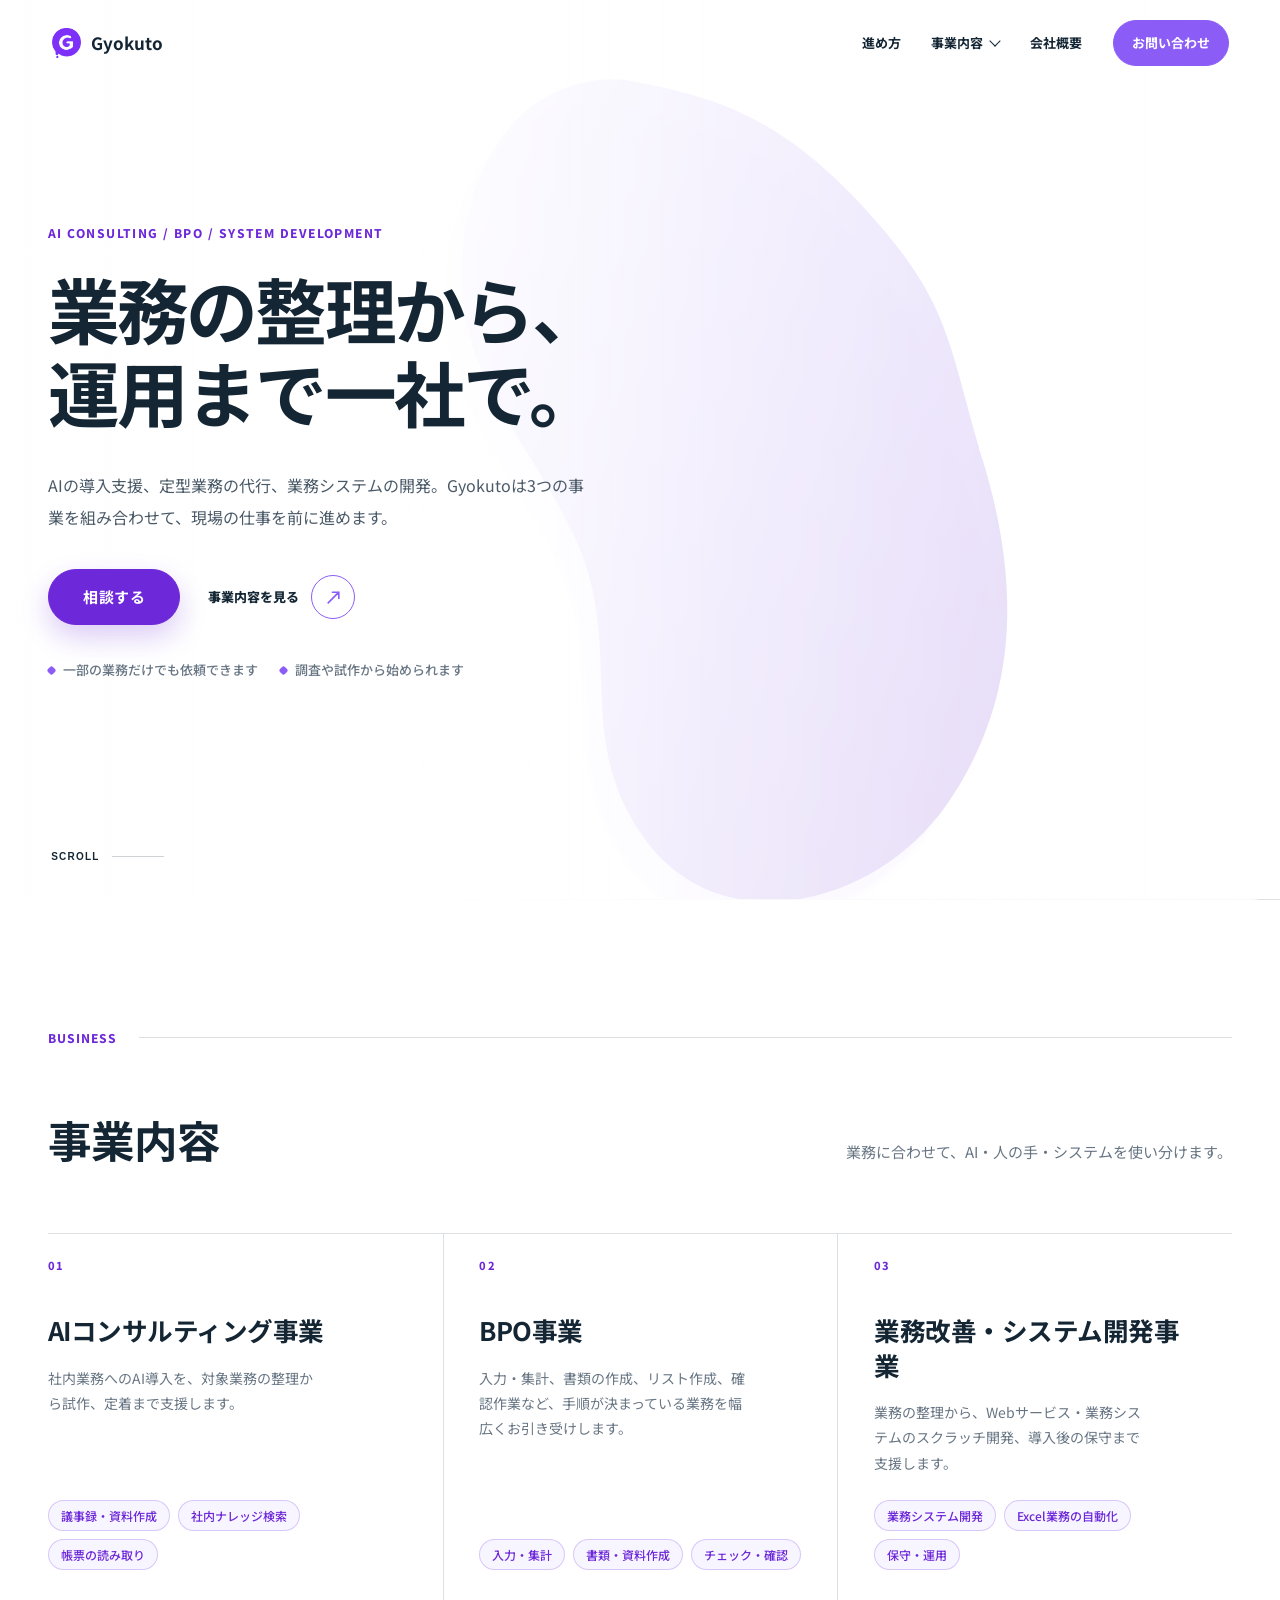
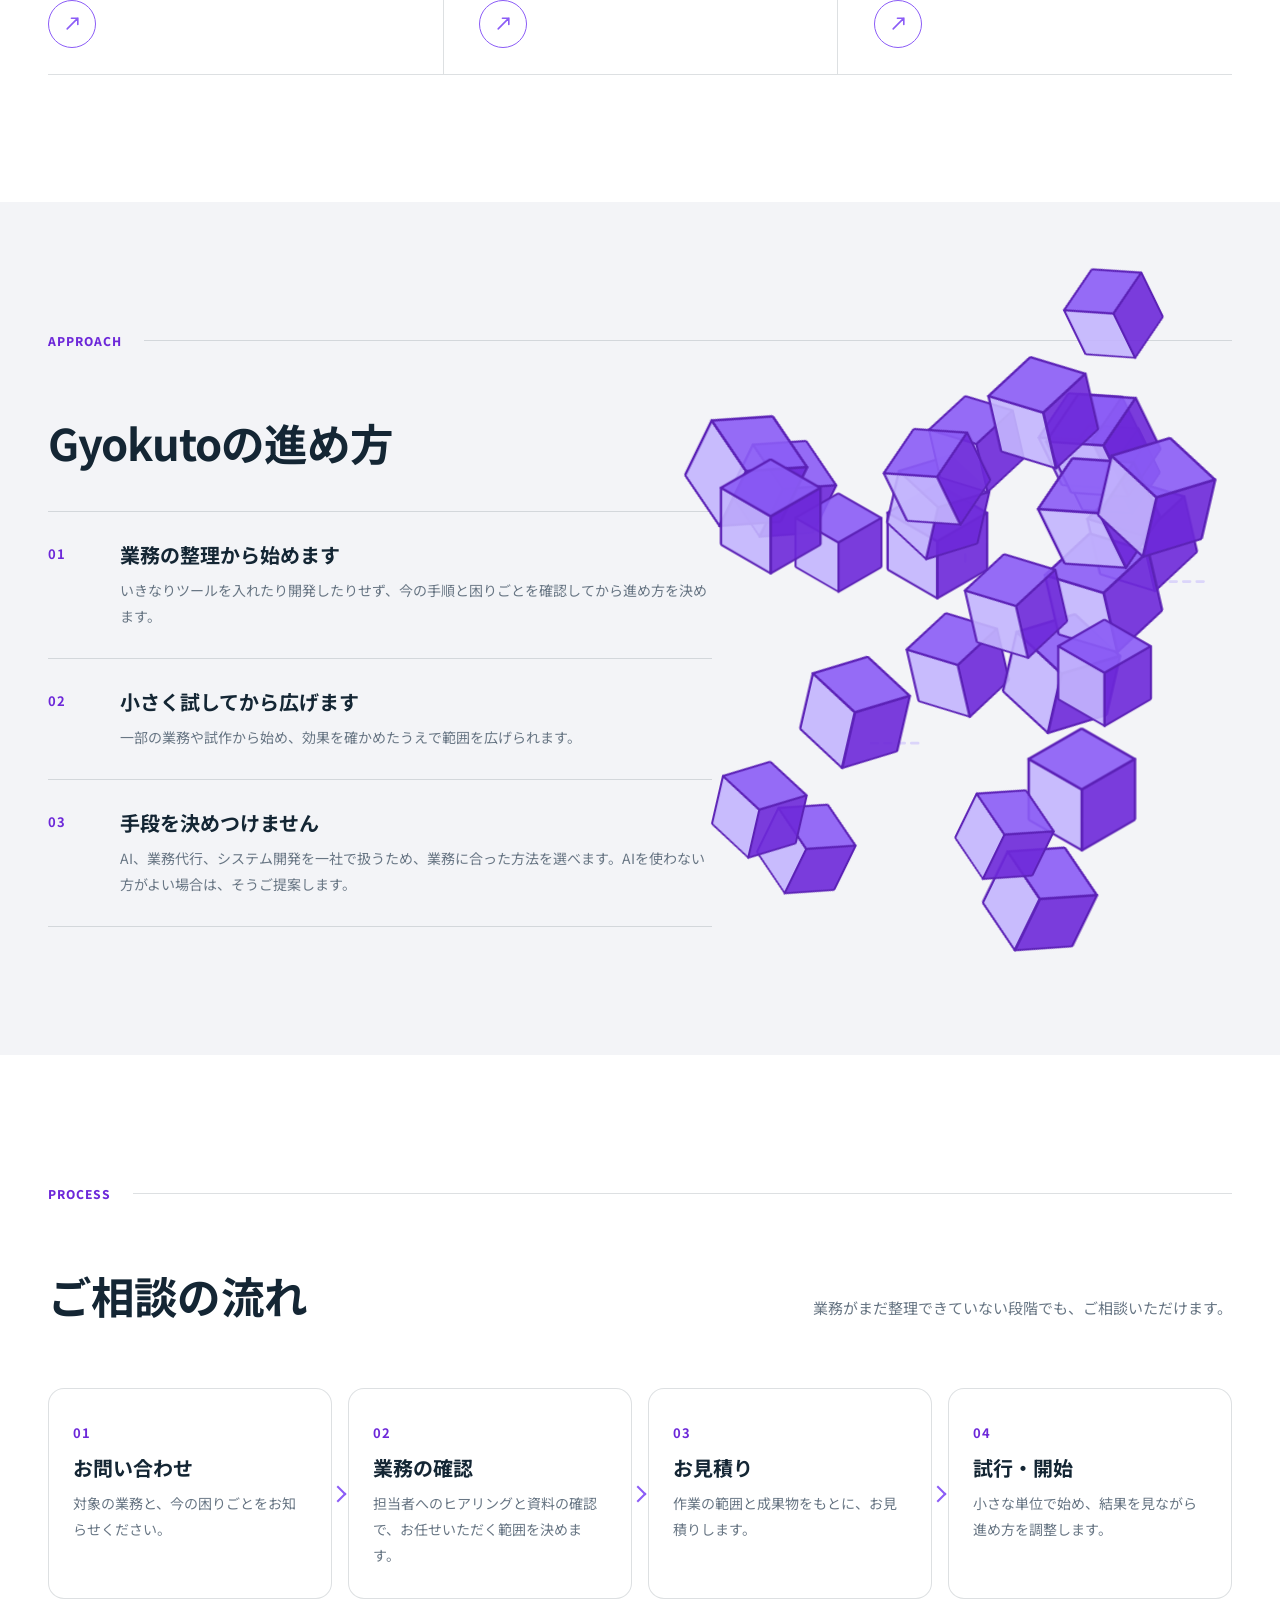
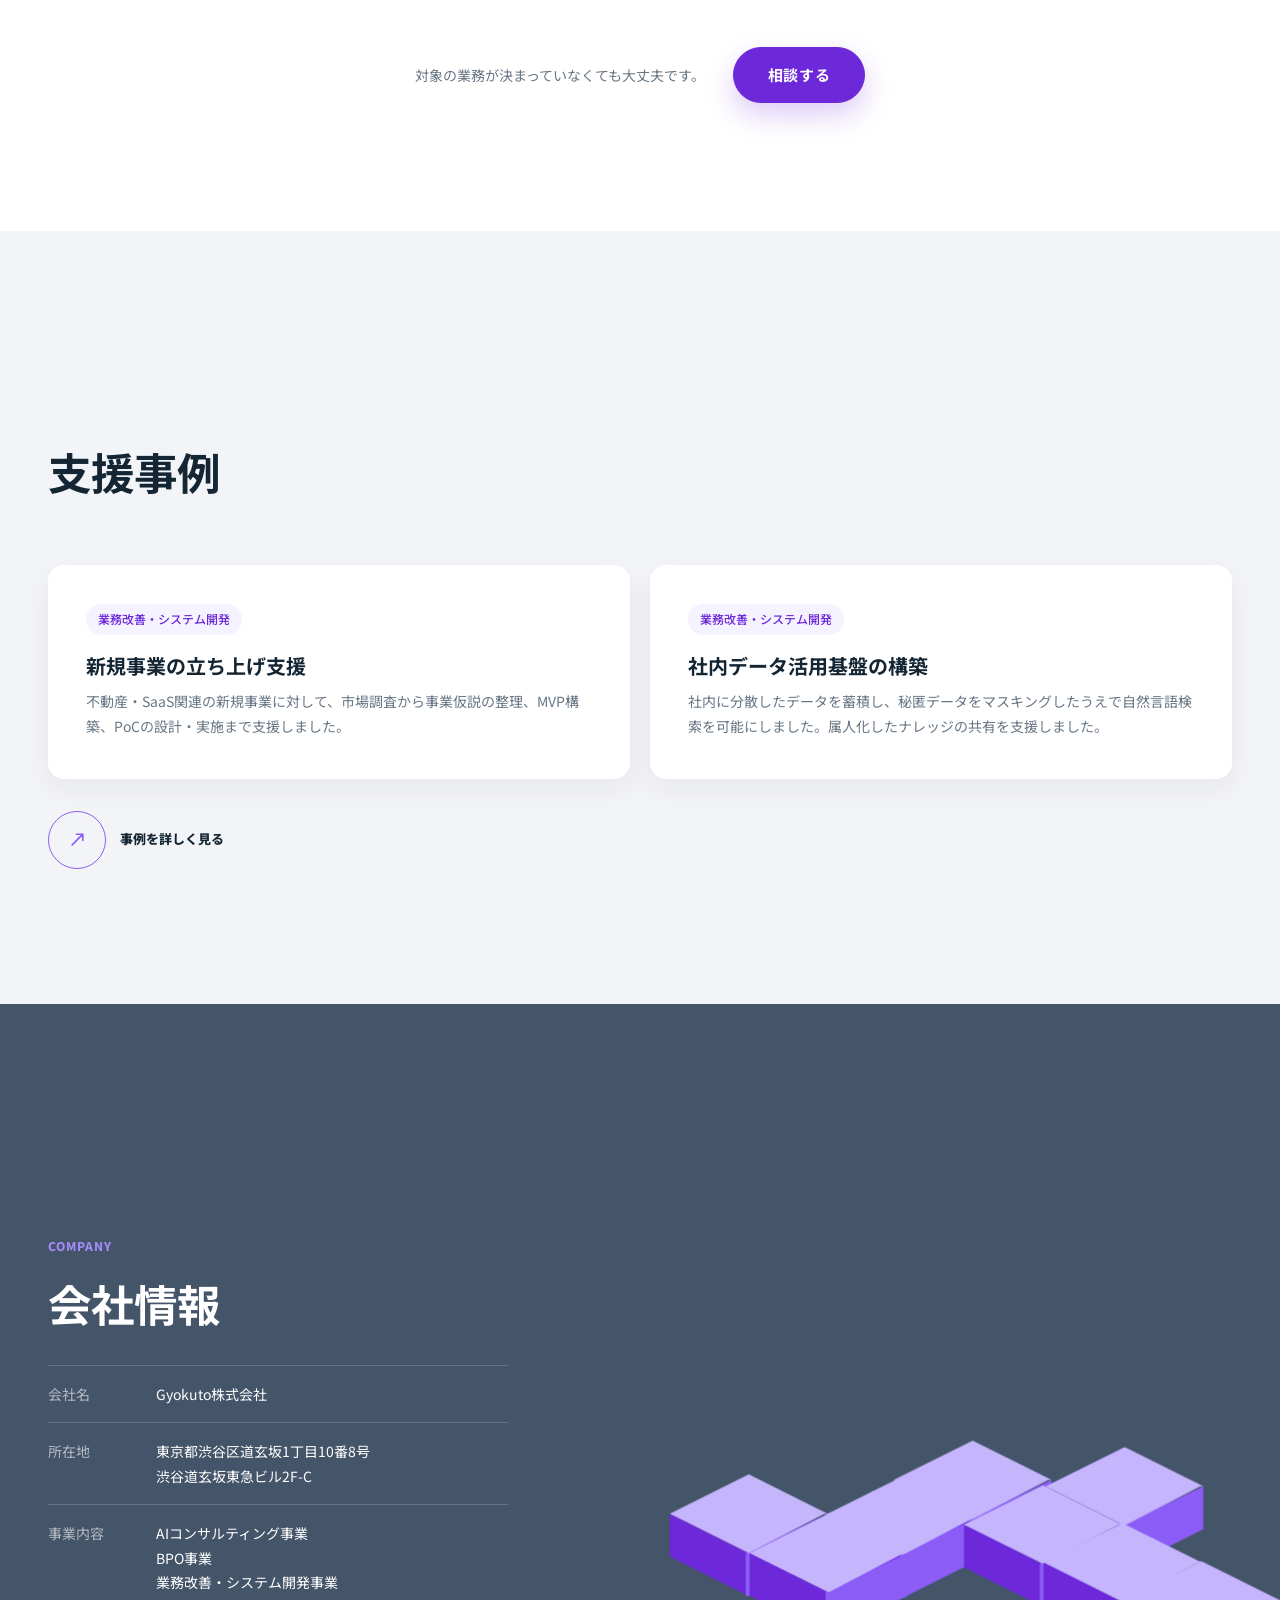
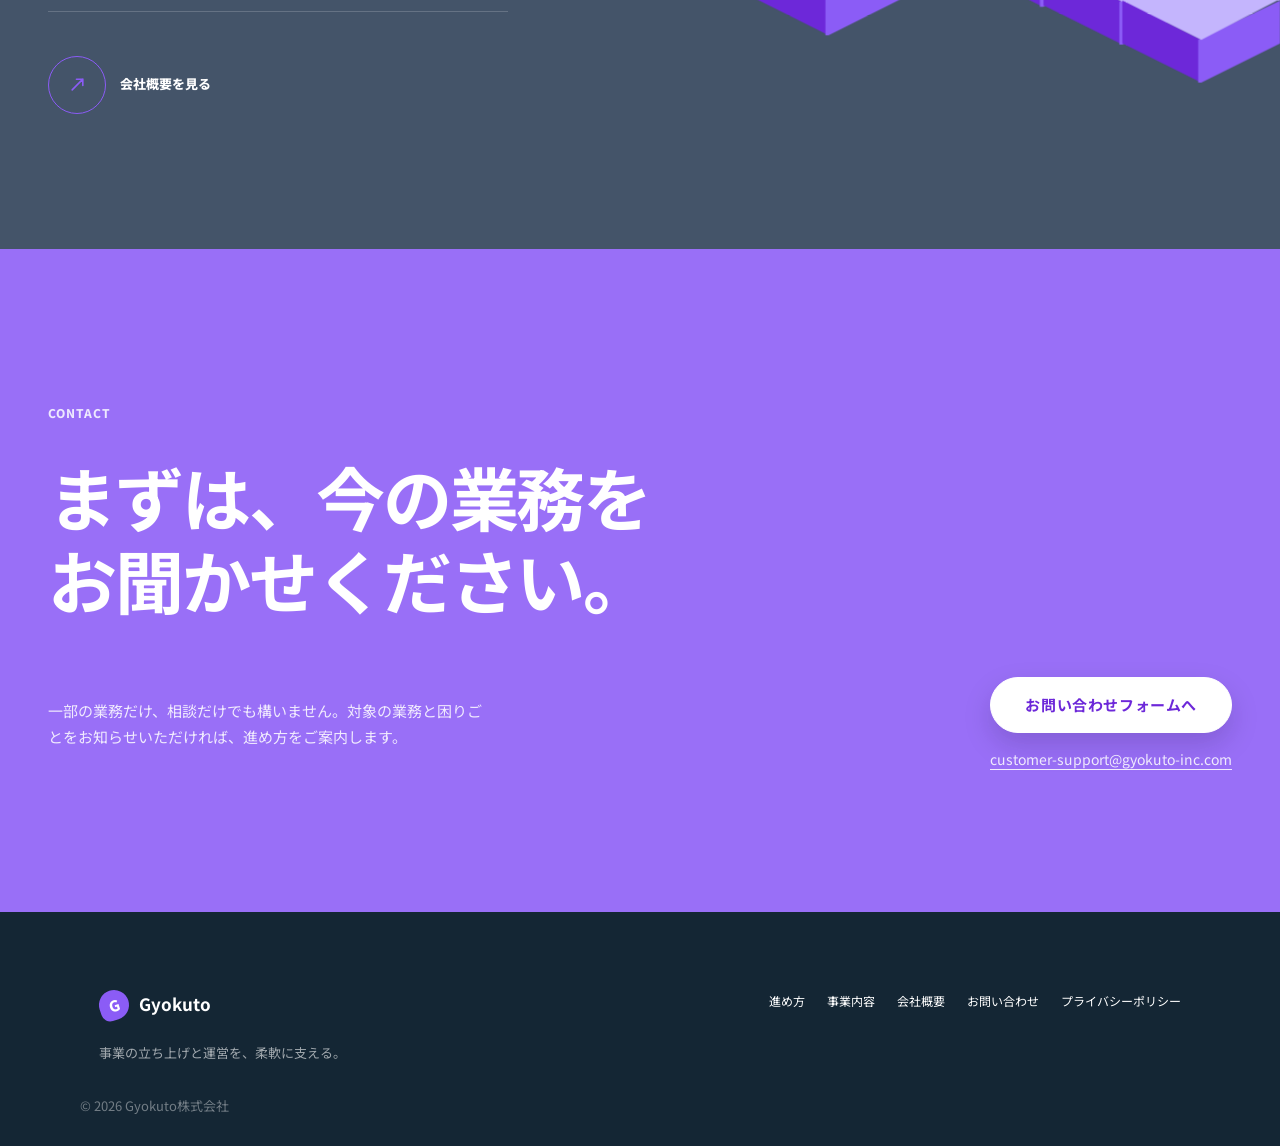
==== commit 97303d9f: "モバイルの事業内容プルダウンが開かない不具合とスマホ表示の崩れを修正 Co-Authored-By: Claude Opus 5.5 (1M context) <noreply@anthropic.c" ====
--- a/index.html
+++ b/index.html
@@ -16,7 +16,7 @@
   <link rel="preconnect" href="https://fonts.googleapis.com">
   <link rel="preconnect" href="https://fonts.gstatic.com" crossorigin>
   <link href="https://fonts.googleapis.com/css2?family=Noto+Sans+JP:wght@400;500;700&display=swap" rel="stylesheet">
-  <link rel="stylesheet" href="styles.css?v=20260928-20">
+  <link rel="stylesheet" href="styles.css?v=20260928-30">
   <script type="application/ld+json">
   {
     "@context": "https://schema.org",
@@ -387,6 +387,6 @@
     </div>
     <p class="copyright home-copyright">&copy; 2026 Gyokuto株式会社</p>
   </footer>
-  <script src="script.js?v=20260928-1"></script>
+  <script src="script.js?v=20260928-30"></script>
 </body>
 </html>
--- a/styles.css
+++ b/styles.css
@@ -1081,6 +1081,14 @@
 
   .home-morph-shape {
     opacity: 0.7;
+  }
+
+  body.inner-page .home-morph-shape {
+    opacity: 0.22;
+  }
+
+  body.inner-page .home-morph-shadow {
+    opacity: 0.08;
   }
 
   .home-hero::before {
@@ -2442,6 +2450,8 @@
 }
 
 body.home-page .home-footer {
+  position: relative;
+  z-index: 1;
   padding: 78px clamp(24px, 4vw, 64px) 28px;
   color: rgba(255, 255, 255, 0.6);
   background: var(--home-ink);
@@ -3630,6 +3640,10 @@
   color: #fff;
 }
 
+body.inner-page .cta-band a.button.light {
+  color: var(--inner-ink);
+}
+
 body.inner-page .company-table {
   border-top: 1px solid var(--inner-line);
 }
@@ -3742,8 +3756,9 @@
   }
 
   body.inner-page .page-hero h1 {
-    font-size: clamp(40px, 12vw, 58px);
+    font-size: clamp(30px, 9vw, 58px);
     letter-spacing: -0.075em;
+    word-break: auto-phrase;
   }
 
   body.inner-page .page-hero p {
@@ -7012,6 +7027,8 @@
     justify-content: space-between;
     padding: 16px 0;
     border-bottom: 1px solid var(--home-line, var(--line));
+    font-size: clamp(20px, 5.5vw, 28px);
+    letter-spacing: -0.04em;
     text-align: left;
   }
 
@@ -7036,7 +7053,9 @@
     transition: max-height 420ms cubic-bezier(0.22, 1, 0.36, 1), opacity 220ms ease, visibility 0s linear 420ms;
   }
 
-  .nav-business.is-open > .nav-business-subnav {
+  .nav-business.is-open > .nav-business-subnav,
+  body.home-page .home-nav .nav-business.is-open > .nav-business-subnav,
+  body.inner-page .home-nav .nav-business.is-open > .nav-business-subnav {
     max-height: 320px;
     padding: 4px 0 12px;
     opacity: 1;
@@ -8042,3 +8061,172 @@
     padding-right: 0;
   }
 }
+
+/* --------------------------------------------------------------------------
+   System development page — light studio layout
+   -------------------------------------------------------------------------- */
+body.inner-page.sd-page {
+  --sd-bg: #ffffff;
+  --sd-panel: rgba(255, 255, 255, 0.78);
+  --sd-line: rgba(36, 19, 63, 0.1);
+  --sd-text: #17202a;
+  --sd-muted: #637083;
+  --sd-violet: #8b5cf6;
+  --sd-violet-2: #7c3aed;
+  --sd-ease: cubic-bezier(0.22, 1, 0.36, 1);
+  color: var(--sd-text);
+  background: var(--sd-bg);
+  font-family: "Noto Sans JP", sans-serif;
+}
+body.inner-page.sd-page .home-morph-shape { opacity: 0.22; }
+body.inner-page.sd-page .home-morph-shadow { opacity: 0.08; }
+body.inner-page.sd-page h1, body.inner-page.sd-page h2, body.inner-page.sd-page h3 { color: var(--sd-text); }
+body.inner-page.sd-page main { position: relative; z-index: 2; }
+.sd-en { font-family: "Inter", "Noto Sans JP", sans-serif; letter-spacing: 0.14em; }
+.sd-wrap { width: min(1200px, calc(100% - 48px)); margin: 0 auto; }
+body.inner-page.sd-page .sd-label { display: inline-flex; align-items: center; gap: 10px; margin: 0; color: var(--sd-violet-2); font-size: 12px; font-weight: 700; }
+.sd-label::before { width: 22px; height: 1px; content: ""; background: currentColor; }
+.sd-h2 { margin: 18px 0 0; font-size: clamp(30px, 4vw, 52px); font-weight: 900; letter-spacing: -0.02em; line-height: 1.25; }
+.sd-lead { margin: 18px 0 0; max-width: 560px; color: var(--sd-muted); font-size: 15px; line-height: 1.9; }
+
+/* reveal */
+.sd-rv { opacity: 0; transform: translateY(36px); transition: opacity 900ms var(--sd-ease), transform 900ms var(--sd-ease); transition-delay: var(--d, 0ms); }
+.sd-rv.is-in { opacity: 1; transform: none; }
+.sd-split .sd-ch { display: inline-block; opacity: 0; transform: translateY(0.6em) rotate(6deg); transition: opacity 700ms var(--sd-ease), transform 800ms var(--sd-ease); transition-delay: calc(var(--i) * 28ms + 150ms); }
+.sd-split.is-in .sd-ch { opacity: 1; transform: none; }
+
+/* hero */
+.sd-hero { position: relative; display: grid; min-height: 100svh; align-items: center; padding: 120px 0 80px; overflow: hidden; }
+.sd-hero-grid { display: grid; grid-template-columns: minmax(0, 1.15fr) minmax(0, 0.85fr); gap: 40px; align-items: center; }
+.sd-hero h1 { margin: 22px 0 0; font-size: clamp(36px, 4.6vw, 64px); font-weight: 900; letter-spacing: -0.03em; line-height: 1.18; }
+.sd-keep { display: inline-block; }
+body.inner-page.sd-page .sd-catch { margin: 22px 0 0; color: var(--sd-text); font-size: clamp(22px, 2.4vw, 32px); font-weight: 700; letter-spacing: -0.01em; line-height: 1.5; }
+.sd-catch .sd-accent { color: var(--sd-violet-2); }
+.sd-ticker { display: flex; flex-wrap: wrap; align-items: baseline; gap: 0 10px; margin: 18px 0 0; font-size: clamp(15px, 1.4vw, 18px); font-weight: 700; }
+.sd-ticker-window { position: relative; display: inline-block; height: 1.5em; overflow: hidden; vertical-align: bottom; }
+.sd-ticker-list { display: flex; flex-direction: column; margin: 0; padding: 0; list-style: none; transition: transform 700ms var(--sd-ease); }
+.sd-ticker-list span { height: 1.5em; line-height: 1.5em; color: var(--sd-violet-2); white-space: nowrap; }
+.sd-hero-text { max-width: 520px; margin: 18px 0 0; color: var(--sd-muted); font-size: 15px; line-height: 1.95; }
+.sd-actions { display: flex; flex-wrap: wrap; gap: 16px; align-items: center; margin-top: 36px; }
+.sd-btn { position: relative; display: inline-flex; align-items: center; gap: 12px; min-height: 56px; padding: 0 30px; border-radius: 999px; color: #fff; background: linear-gradient(120deg, #6d28d9, #8b5cf6); font-weight: 700; text-decoration: none; box-shadow: 0 12px 40px rgba(139, 92, 246, 0.45); transition: transform 400ms var(--sd-ease), box-shadow 400ms ease; will-change: transform; }
+.sd-btn:hover { box-shadow: 0 18px 50px rgba(139, 92, 246, 0.6); }
+.sd-btn span { transition: transform 400ms var(--sd-ease); }
+.sd-btn:hover span { transform: translateX(4px); }
+.sd-ghost { color: var(--sd-text); font-weight: 700; text-decoration: none; border-bottom: 1px solid var(--sd-line); padding-bottom: 4px; transition: border-color 300ms; }
+.sd-ghost:hover { border-color: var(--sd-violet-2); }
+.sd-cta { display: grid; justify-items: center; text-align: center; padding: clamp(40px, 6vw, 80px) 0; }
+.sd-cta h2 { margin: 0; font-size: clamp(28px, 3.6vw, 48px); font-weight: 900; line-height: 1.3; }
+body.inner-page.sd-page .sd-cta p:not(.sd-label) { max-width: 520px; margin: 20px auto 0; color: var(--sd-muted); font-size: 15px; line-height: 1.9; }
+.sd-cta .sd-btn { margin-top: 34px; }
+.sd-cube-stage { position: relative; display: grid; place-items: center; aspect-ratio: 1; perspective: 900px; }
+.sd-cube-stage::before { position: absolute; inset: 12%; content: ""; border-radius: 50%; background: radial-gradient(circle, rgba(139, 92, 246, 0.22), rgba(139, 92, 246, 0) 65%); filter: blur(30px); animation: sd-pulse 5s ease-in-out infinite; }
+.sd-cube-float { position: relative; width: 82%; animation: sd-float 6s ease-in-out infinite; transform-style: preserve-3d; transition: transform 600ms var(--sd-ease); }
+.sd-cube-svg { display: block; width: 100%; height: auto; overflow: visible; --cube-main: #8b5cf6; --cube-stroke: #4c1d95; --cube-light: #c4b5fd; --cube-dark: #6d28d9; }
+.sd-cube-svg .home-cube-unit { fill-opacity: 0.95; }
+.sd-cube-svg .home-cube-guide { fill: none; stroke: #8b5cf6; stroke-dasharray: 2.5; stroke-width: 1; opacity: 0.4; }
+.sd-cube-svg use { transform-box: fill-box; transform-origin: center; transition: transform 1400ms var(--sd-ease), opacity 900ms ease; }
+@keyframes sd-float { 0%, 100% { translate: 0 0; } 50% { translate: 0 -14px; } }
+@keyframes sd-pulse { 0%, 100% { opacity: 0.7; scale: 1; } 50% { opacity: 1; scale: 1.08; } }
+.sd-scroll { position: absolute; bottom: 28px; left: 50%; display: grid; justify-items: center; gap: 8px; color: var(--sd-muted); font-size: 10px; translate: -50% 0; }
+.sd-scroll i { display: block; width: 1px; height: 46px; background: linear-gradient(var(--sd-violet-2), transparent); animation: sd-drop 2s ease-in-out infinite; transform-origin: top; }
+@keyframes sd-drop { 0% { scale: 1 0; } 50% { scale: 1 1; } 100% { scale: 1 1; opacity: 0; } }
+
+/* marquee */
+.sd-marquee { position: relative; overflow: hidden; padding: 26px 0; border-block: 1px solid var(--sd-line); }
+.sd-marquee-track { display: flex; gap: 56px; width: max-content; will-change: transform; }
+.sd-marquee-track span { color: transparent; font-family: "Inter", sans-serif; font-size: clamp(34px, 5vw, 72px); font-weight: 800; letter-spacing: -0.01em; white-space: nowrap; -webkit-text-stroke: 1px rgba(109, 40, 217, 0.35); }
+.sd-marquee-track span:nth-child(4n+1) { color: #8b5cf6; -webkit-text-stroke: 0; }
+
+/* services */
+.sd-section { position: relative; padding: clamp(96px, 12vw, 160px) 0; }
+.sd-stack { margin-top: 56px; }
+.sd-stack-card { position: sticky; top: calc(112px + var(--i) * 14px); height: 360px; margin-bottom: 28px; }
+.sd-stack-inner { display: grid; grid-template-columns: minmax(0, 1.2fr) minmax(0, 0.8fr); height: 100%; overflow: hidden; border: 1px solid var(--sd-line); border-radius: 28px; background: #fff; box-shadow: 0 -10px 40px rgba(36, 19, 63, 0.08); transform-origin: top center; }
+.sd-stack-text { display: flex; flex-direction: column; padding: 44px 48px; }
+.sd-stack-no { color: var(--sd-muted); font-size: 12px; font-weight: 700; }
+body.inner-page.sd-page .sd-stack-text h3 { margin: auto 0 0; font-size: clamp(28px, 3.2vw, 40px); font-weight: 900; }
+body.inner-page.sd-page .sd-stack-text p { max-width: 520px; margin: 14px 0 0; color: var(--sd-muted); font-size: 15px; line-height: 1.9; }
+.sd-stack-visual { position: relative; display: grid; place-items: center; background: linear-gradient(150deg, #f7f3ff, #e6dbff); }
+.sd-stack-visual::before { position: absolute; width: 260px; height: 260px; border-radius: 50%; content: ""; background: radial-gradient(circle, rgba(139, 92, 246, 0.35), transparent 70%); animation: sd-pulse 5s ease-in-out infinite; }
+.sd-stack-icon { position: relative; width: 120px; height: 120px; color: var(--sd-violet-2); }
+.sd-stack-en { position: absolute; top: 28px; right: 32px; color: var(--sd-violet-2); font-size: 11px; font-weight: 700; }
+.sd-tags { display: flex; flex-wrap: wrap; gap: 6px; margin: 16px 0 0; padding: 0; list-style: none; }
+.sd-tags li { padding: 3px 10px; border: 1px solid var(--sd-line); border-radius: 999px; color: var(--sd-muted); background: #fff; font-size: 11.5px; }
+
+/* process */
+.sd-process { display: grid; grid-template-columns: minmax(0, 0.8fr) minmax(0, 1.2fr); gap: clamp(40px, 6vw, 100px); }
+.sd-process-sticky { position: sticky; top: 120px; align-self: start; }
+.sd-progress { position: relative; width: 100%; max-width: 280px; height: 2px; margin-top: 40px; background: var(--sd-line); }
+.sd-progress i { position: absolute; inset: 0 auto 0 0; width: calc(var(--p, 0) * 100%); background: linear-gradient(90deg, #6d28d9, #c4b5fd); }
+.sd-steps { margin: 0; padding: 0; list-style: none; }
+.sd-step { display: grid; grid-template-columns: 88px minmax(0, 1fr); gap: 20px; padding: 44px 0; border-top: 1px solid var(--sd-line); opacity: 0.28; transition: opacity 600ms ease; }
+.sd-step:last-child { border-bottom: 1px solid var(--sd-line); }
+.sd-step.is-active { opacity: 1; }
+.sd-step-no { color: transparent; font-family: "Inter", sans-serif; font-size: 56px; font-weight: 800; line-height: 1; -webkit-text-stroke: 1px #a78bfa; transition: color 600ms; }
+.sd-step.is-active .sd-step-no { color: #8b5cf6; -webkit-text-stroke: 0; }
+.sd-step h3 { margin: 4px 0 0; font-size: 24px; font-weight: 700; }
+.sd-step p { margin: 10px 0 0; color: var(--sd-muted); font-size: 15px; line-height: 1.9; }
+
+/* cases */
+.sd-cases { display: grid; grid-template-columns: repeat(2, minmax(0, 1fr)); gap: 20px; margin-top: 56px; perspective: 1200px; }
+.sd-case { position: relative; overflow: hidden; border: 1px solid var(--sd-line); border-radius: 24px; background: var(--sd-panel); box-shadow: 0 10px 30px rgba(36, 19, 63, 0.05); backdrop-filter: blur(8px); isolation: isolate; transform-style: preserve-3d; transition: transform 500ms var(--sd-ease), border-color 400ms; }
+.sd-case::before { position: absolute; inset: 0; z-index: -1; content: ""; background: radial-gradient(420px circle at var(--mx, 50%) var(--my, 0%), rgba(139, 92, 246, 0.1), transparent 60%); opacity: 0; transition: opacity 400ms; }
+.sd-case:hover { border-color: rgba(139, 92, 246, 0.4); }
+.sd-case:hover::before { opacity: 1; }
+.sd-case-no { position: absolute; top: 18px; right: 26px; color: transparent; font-family: "Inter", sans-serif; font-size: 120px; font-weight: 800; line-height: 1; -webkit-text-stroke: 1px rgba(139, 92, 246, 0.3); pointer-events: none; transition: color 500ms, -webkit-text-stroke-color 500ms; }
+.sd-case:hover .sd-case-no { color: rgba(139, 92, 246, 0.08); -webkit-text-stroke-color: rgba(139, 92, 246, 0.5); }
+.sd-case-body { position: relative; padding: 40px 34px 36px; }
+body.inner-page.sd-page .sd-case-meta { display: flex; gap: 12px; align-items: center; color: var(--sd-violet-2); font-size: 12px; font-weight: 700; }
+.sd-case-meta span:last-child { padding: 3px 10px; border: 1px solid var(--sd-line); border-radius: 999px; color: var(--sd-muted); font-weight: 500; letter-spacing: 0; }
+.sd-case h3 { margin: 12px 0 0; font-size: 22px; font-weight: 700; }
+.sd-case dl { margin: 18px 0 0; }
+.sd-case dl div { display: grid; grid-template-columns: 72px minmax(0, 1fr); gap: 14px; padding: 12px 0; border-top: 1px solid var(--sd-line); font-size: 14px; line-height: 1.8; }
+.sd-case dt { color: var(--sd-violet-2); font-weight: 700; }
+body.inner-page.sd-page .sd-case dd { margin: 0; color: var(--sd-text); }
+
+/* tech */
+.sd-tech { display: grid; gap: 14px; margin-top: 48px; overflow: hidden; mask-image: linear-gradient(90deg, transparent, #000 10%, #000 90%, transparent); }
+.sd-tech-row { display: flex; gap: 12px; width: max-content; animation: sd-slide 40s linear infinite; }
+.sd-tech-row.is-rev { animation-direction: reverse; }
+.sd-tech-row span { padding: 12px 22px; border: 1px solid var(--sd-line); border-radius: 999px; color: var(--sd-text); background: #fff; font-family: "Inter", "Noto Sans JP", sans-serif; font-size: 14px; font-weight: 500; white-space: nowrap; }
+@keyframes sd-slide { to { transform: translateX(-50%); } }
+
+/* faq */
+.sd-faq { display: grid; grid-template-columns: minmax(0, 0.8fr) minmax(0, 1.2fr); gap: clamp(40px, 6vw, 100px); }
+.sd-faq details { border-top: 1px solid var(--sd-line); }
+.sd-faq details:last-child { border-bottom: 1px solid var(--sd-line); }
+.sd-faq summary { position: relative; padding: 24px 40px 24px 0; cursor: pointer; font-weight: 700; list-style: none; }
+.sd-faq summary::-webkit-details-marker { display: none; }
+.sd-faq summary::after { position: absolute; top: 50%; right: 4px; content: "+"; color: var(--sd-violet-2); font-size: 22px; font-weight: 400; translate: 0 -50%; transition: rotate 400ms var(--sd-ease); }
+.sd-faq details[open] summary::after { rotate: 45deg; }
+.sd-faq details p { margin: 0; padding: 0 0 24px; color: var(--sd-muted); font-size: 14.5px; line-height: 1.9; }
+
+/* cta */
+
+
+@media (max-width: 980px) {
+  .sd-hero-grid, .sd-process, .sd-faq { grid-template-columns: 1fr; }
+  .sd-cube-stage { max-width: 380px; margin: 0 auto; }
+  .sd-process-sticky { position: static; }
+  .sd-step { opacity: 1; }
+}
+@media (max-width: 640px) {
+  .sd-wrap { width: calc(100% - 32px); }
+  .sd-hero { padding-top: 110px; }
+  .sd-cases { grid-template-columns: 1fr; }
+  .sd-stack-card { height: auto; top: calc(80px + var(--i) * 10px); }
+  .sd-stack-inner { grid-template-columns: 1fr; }
+  .sd-stack-visual { order: -1; height: 140px; }
+  .sd-stack-visual::before { width: 160px; height: 160px; }
+  .sd-stack-icon { width: 64px; height: 64px; }
+  .sd-stack-text { padding: 28px; }
+  .sd-step { grid-template-columns: 60px minmax(0, 1fr); padding: 28px 0; }
+  .sd-step-no { font-size: 40px; }
+  .sd-cta { padding: 24px 0; }
+}
+@media (prefers-reduced-motion: reduce) {
+  .sd-rv, .sd-split .sd-ch { opacity: 1; transform: none; transition: none; }
+  .sd-cube-float, .sd-cube-stage::before, .sd-stack-visual::before, .sd-tech-row, .sd-scroll i { animation: none; }
+}
+
+  
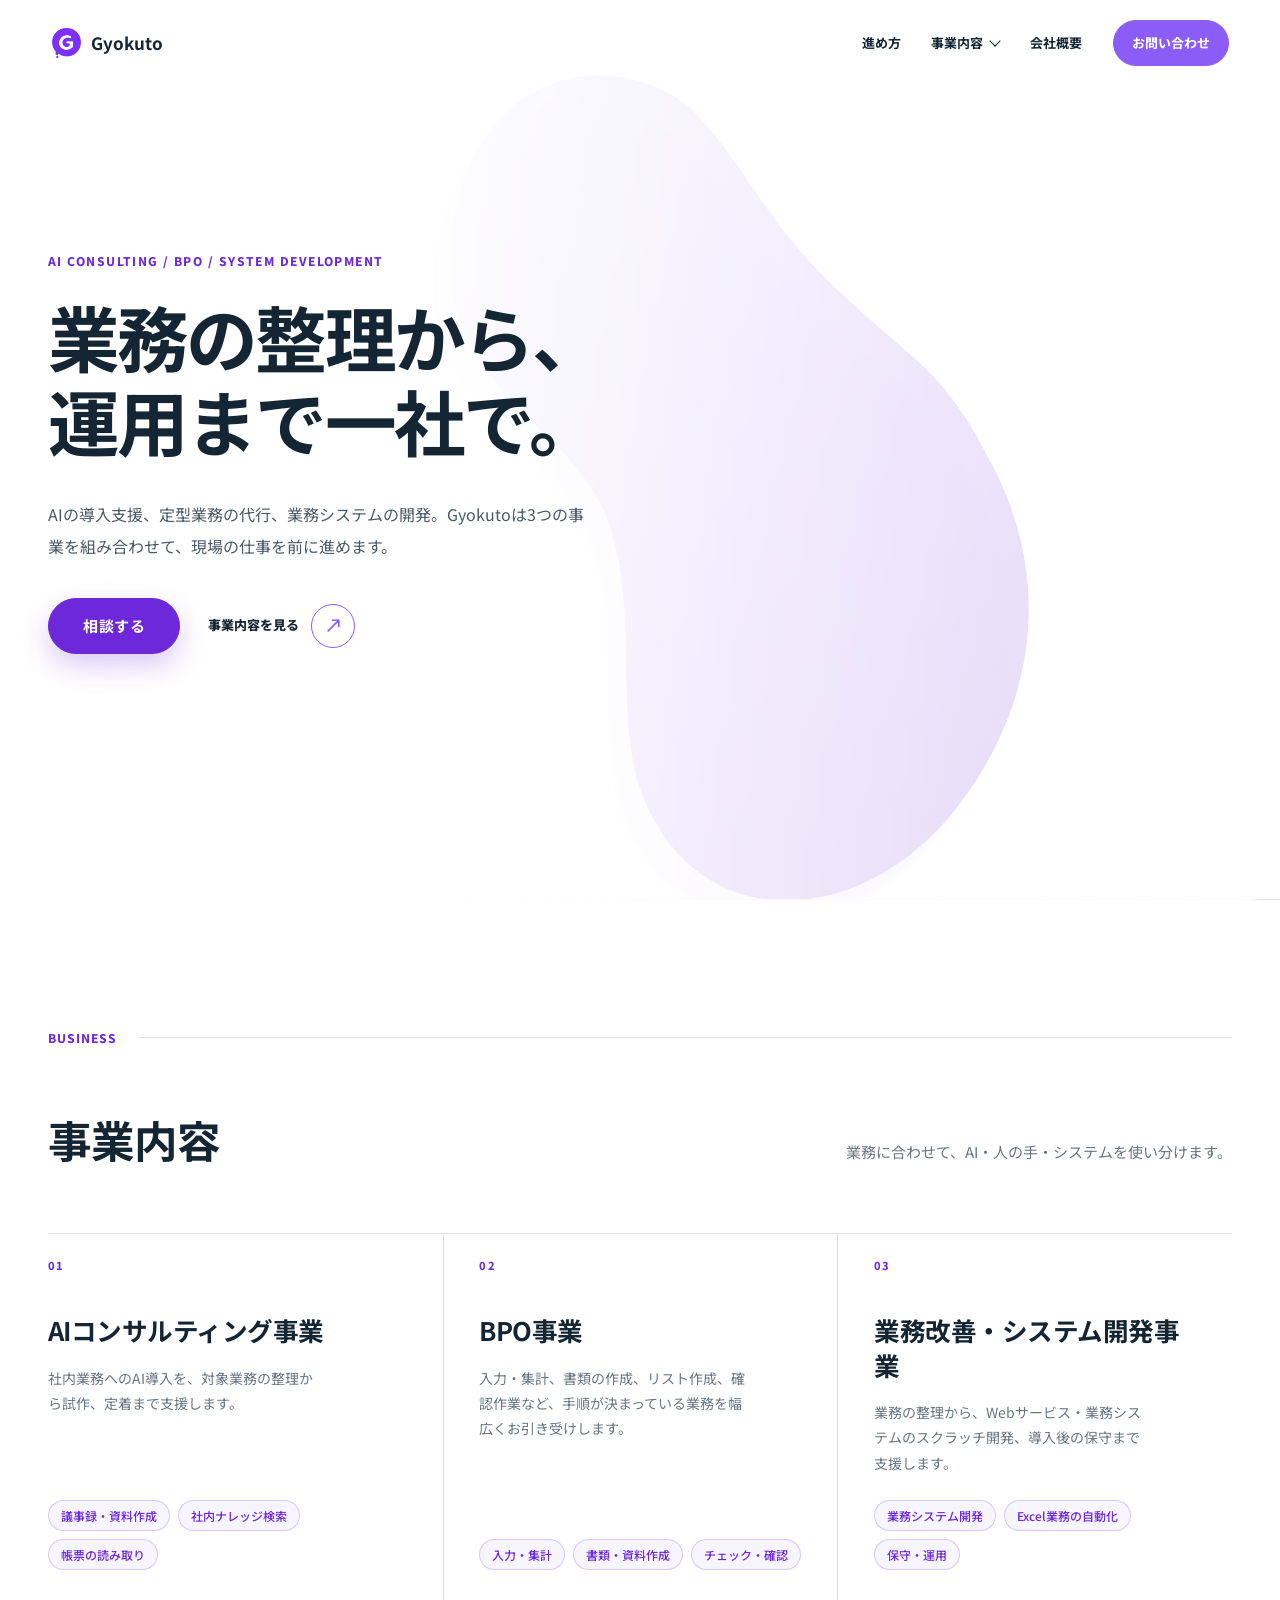
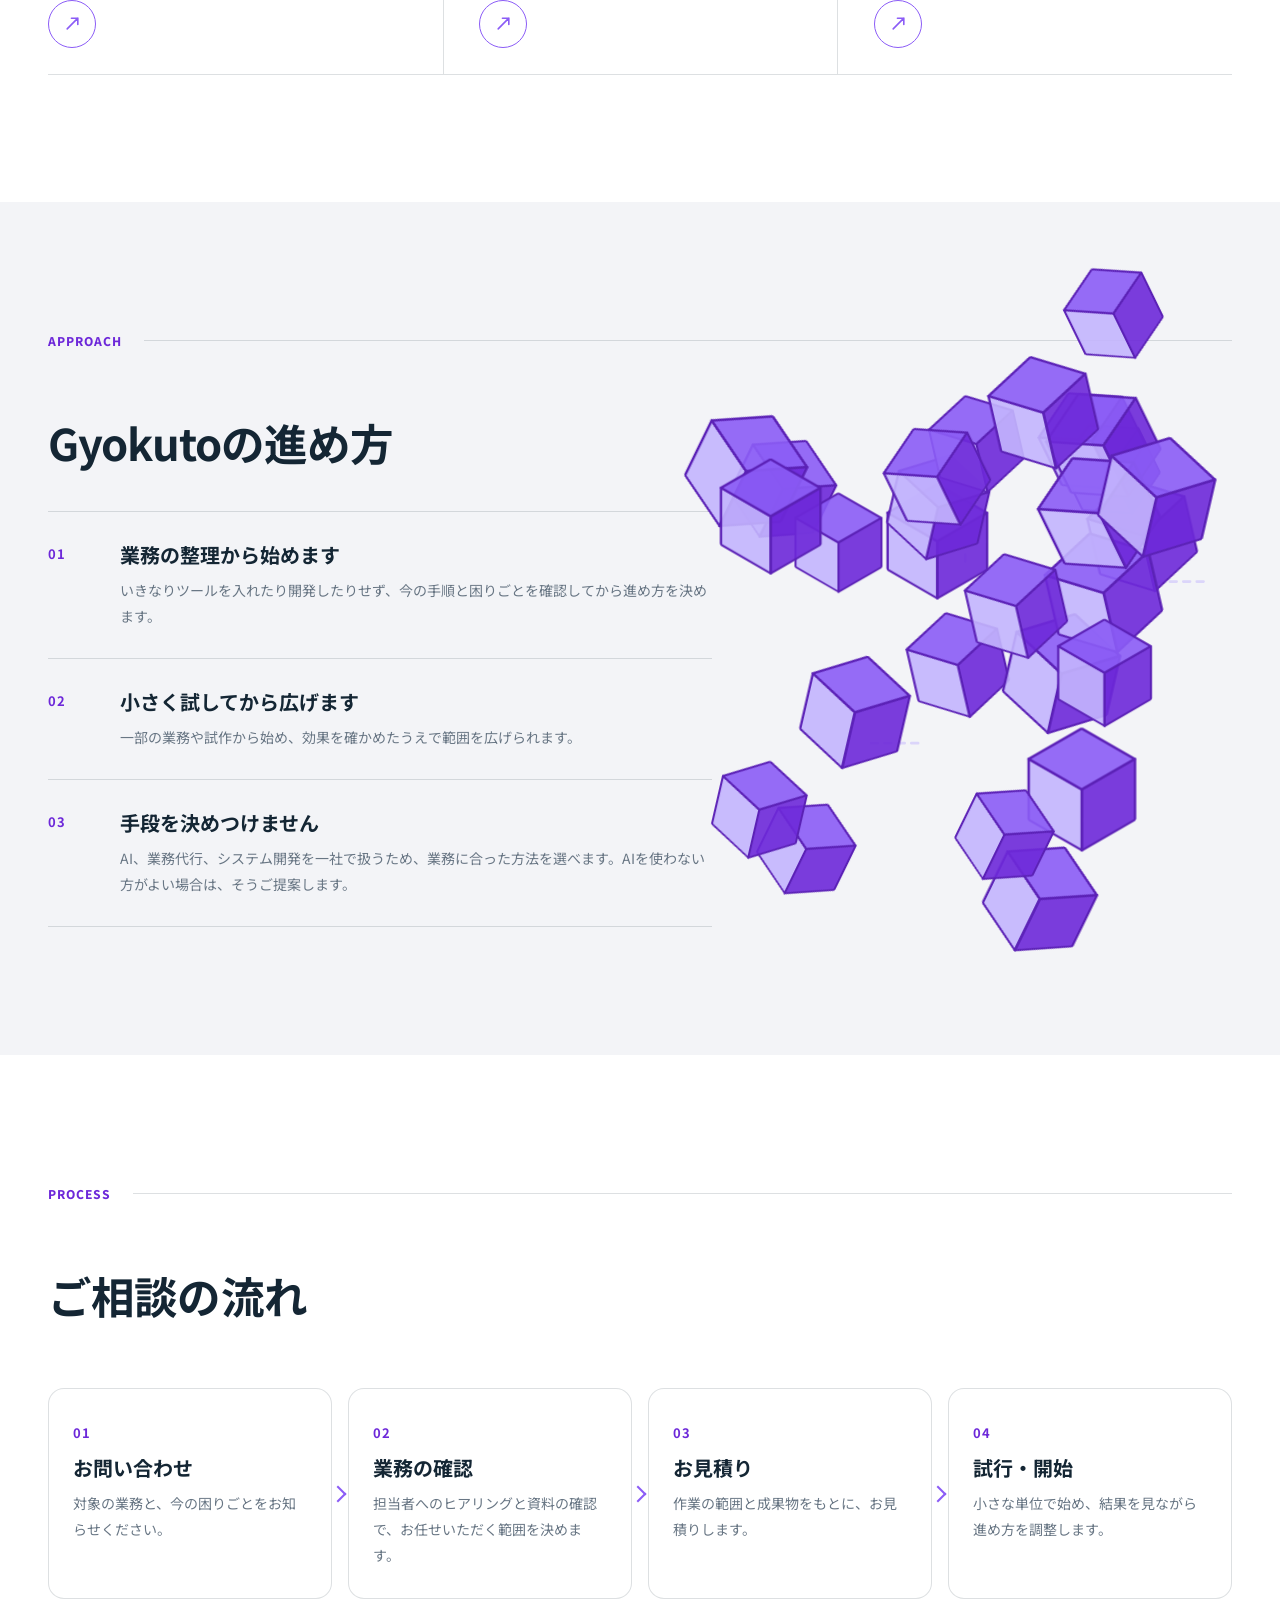
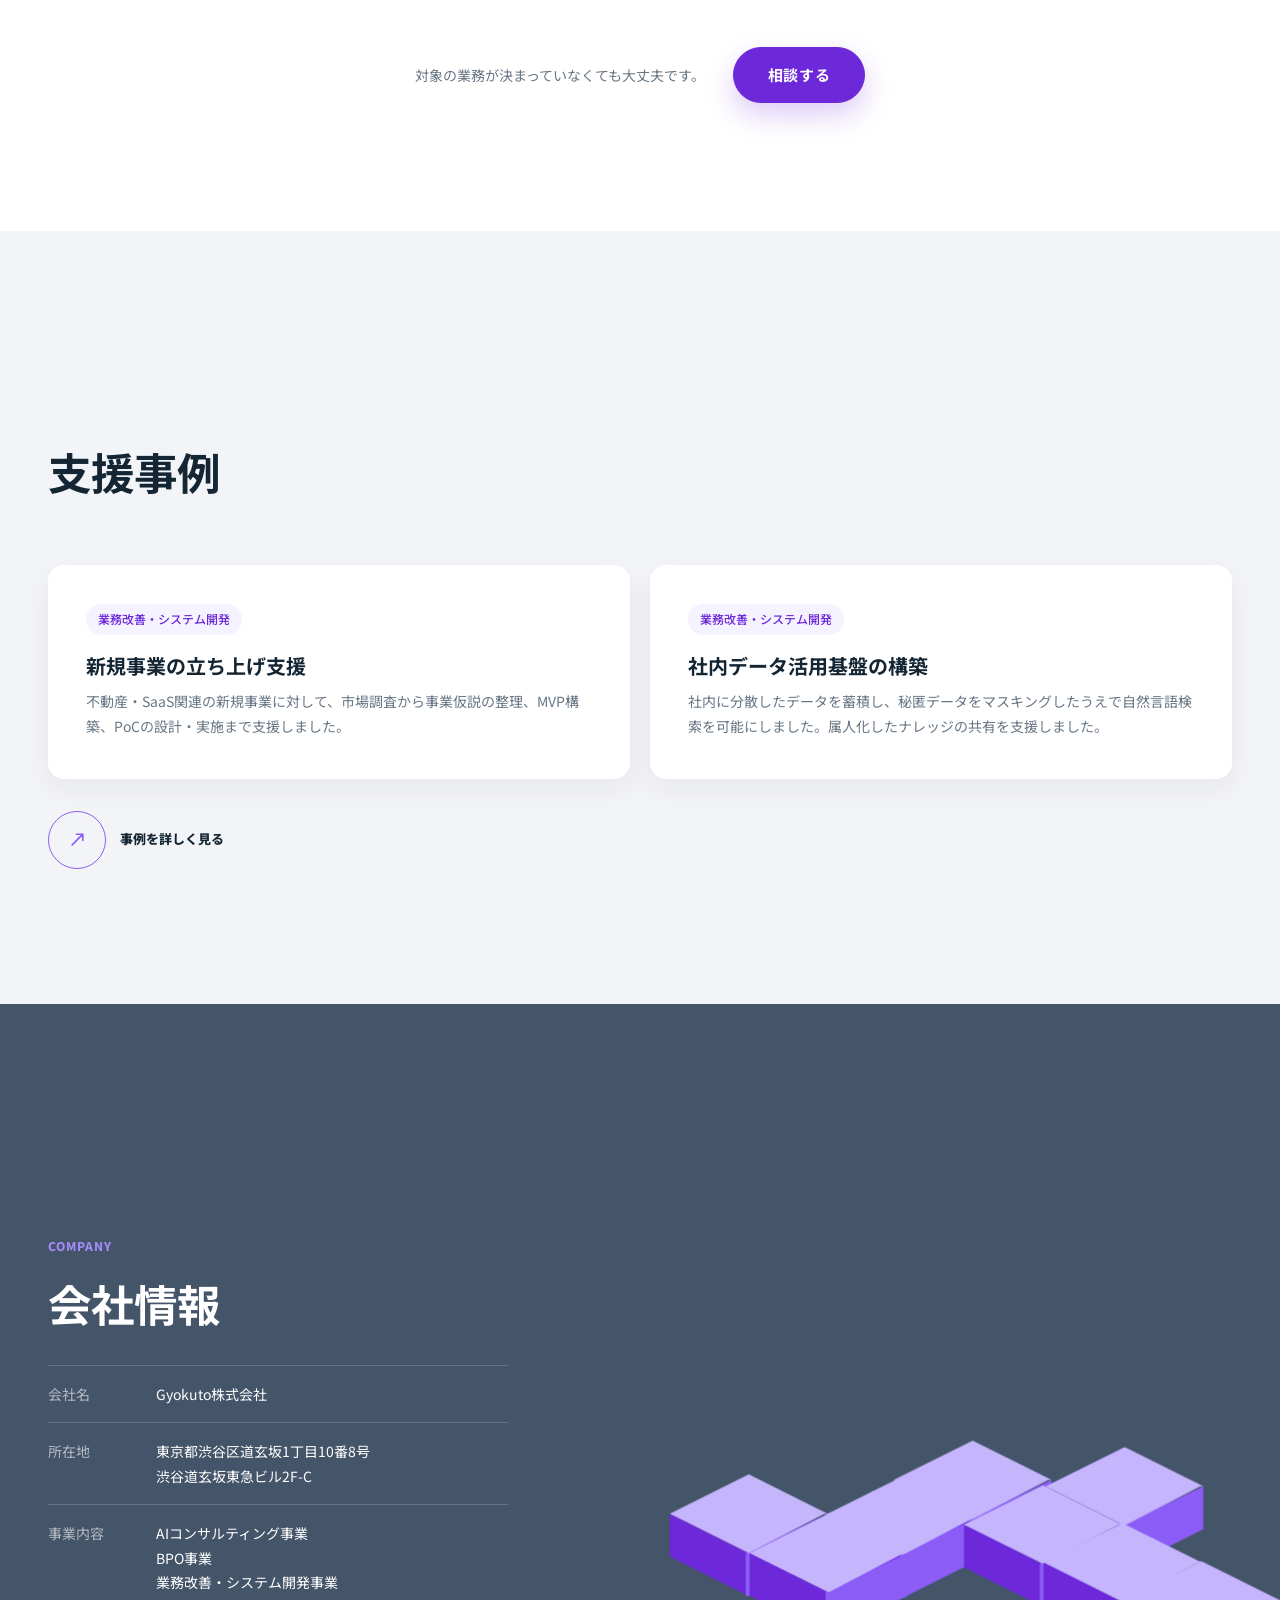
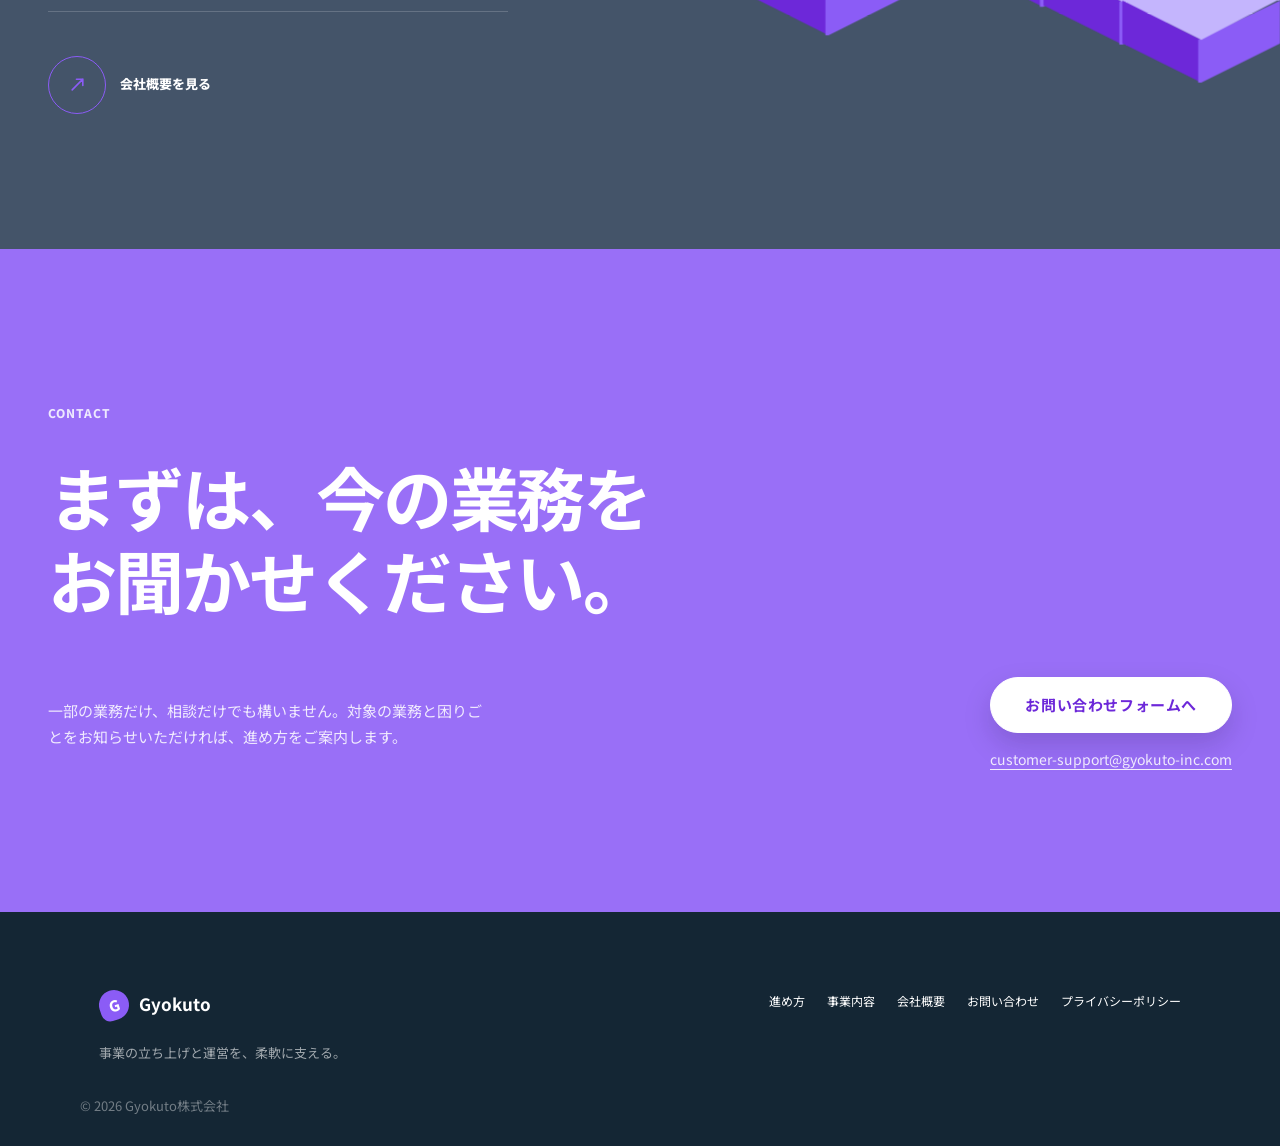
==== commit b56fac1b: "トップページから不要な要素を削除 ヒーローの補足2項目、SCROLL表示、ご相談の流れのリード文を削除し、 不要になったスタイルとスクロールJSも削除。  Co-Authored-By: Claude" ====
--- a/index.html
+++ b/index.html
@@ -93,16 +93,8 @@
             <a class="home-button" href="contact.html">相談する</a>
             <a class="home-text-link home-text-link-light" href="#business">事業内容を見る <span class="arrow-button" aria-hidden="true"><svg class="icon-arrow icon-arrow-primary" viewBox="0 0 16 16" focusable="false"><path d="M3 13 13 3M7 3h6v6"></path></svg><svg class="icon-arrow icon-arrow-secondary" viewBox="0 0 16 16" focusable="false"><path d="M3 13 13 3M7 3h6v6"></path></svg></span></a>
           </div>
-          <ul class="home-hero-points hero-reveal" style="--delay: 660ms">
-            <li>一部の業務だけでも依頼できます</li>
-            <li>調査や試作から始められます</li>
-          </ul>
-        </div>
-      </div>
-      <button class="home-scroll-cue" type="button" aria-label="事業内容までスクロール" data-scroll-target="#business">
-        <span>Scroll</span>
-        <span class="home-scroll-cue-line" aria-hidden="true"></span>
-      </button>
+        </div>
+      </div>
     </section>
 
     <section class="home-section home-business" id="business" data-morph-state="1" aria-labelledby="business-title">
@@ -233,7 +225,6 @@
         </div>
         <div class="home-section-intro">
           <h2 id="process-title" class="home-section-title reveal-item" style="--delay: 80ms">ご相談の流れ</h2>
-          <p class="home-section-lead reveal-item" style="--delay: 140ms">業務がまだ整理できていない段階でも、ご相談いただけます。</p>
         </div>
         <ol class="home-process-list">
           <li class="reveal-item" style="--delay: 200ms"><span>01</span><h3>お問い合わせ</h3><p>対象の業務と、今の困りごとをお知らせください。</p></li>
--- a/styles.css
+++ b/styles.css
@@ -510,44 +510,6 @@
   transform: translate3d(28px, 18px, 0) scale(0.9);
 }
 
-.home-scroll-cue {
-  position: absolute;
-  bottom: 38px;
-  left: clamp(24px, 4vw, 64px);
-  z-index: 3;
-  display: inline-flex;
-  align-items: center;
-  gap: 12px;
-  padding: 0;
-  border: 0;
-  color: var(--home-ink);
-  background: transparent;
-  font-size: 10px;
-  font-weight: 800;
-  letter-spacing: 0.12em;
-  text-transform: uppercase;
-  cursor: pointer;
-}
-
-.home-scroll-cue-line {
-  position: relative;
-  display: inline-block;
-  width: 52px;
-  height: 1px;
-  overflow: hidden;
-  background: rgba(20, 38, 52, 0.2);
-}
-
-.home-scroll-cue-line::after {
-  position: absolute;
-  inset: 0 auto 0 0;
-  width: 24px;
-  content: "";
-  background: var(--home-violet);
-  transform: translateX(-100%);
-  animation: home-scroll-line 2.8s 1.5s var(--home-ease) infinite;
-}
-
 .home-section {
   position: relative;
   padding: clamp(100px, 12vw, 180px) 0;
@@ -896,11 +858,6 @@
   opacity: 1;
   transform: none;
   transition-delay: var(--delay, 0ms);
-}
-
-@keyframes home-scroll-line {
-  0% { transform: translateX(-100%); }
-  45%, 100% { transform: translateX(300%); }
 }
 
 @media (max-width: 920px) {
@@ -1095,11 +1052,6 @@
     background: linear-gradient(180deg, rgba(255, 255, 255, 0.96) 0%, rgba(255, 255, 255, 0.72) 48%, rgba(255, 255, 255, 0.08) 100%);
   }
 
-  .home-scroll-cue {
-    bottom: 24px;
-    left: 16px;
-  }
-
   .home-section {
     padding: 86px 0;
   }
@@ -1192,7 +1144,6 @@
 }
 
 @media (prefers-reduced-motion: reduce) {
-  body.home-page .home-scroll-cue-line::after,
   body.home-page .home-reveal-scene use,
   body.home-page .home-morph-background,
   body.home-page .about-line,
@@ -2927,33 +2878,6 @@
 .home-button-light:hover,
 .home-button-light:focus-visible {
   background: #f5f3ff;
-}
-
-.home-hero-points {
-  display: flex;
-  flex-wrap: wrap;
-  gap: 10px 22px;
-  margin: 34px 0 0;
-  padding: 0;
-  list-style: none;
-  color: var(--home-muted);
-  font-size: 13px;
-  font-weight: 500;
-}
-
-.home-hero-points li {
-  display: inline-flex;
-  align-items: center;
-  gap: 8px;
-}
-
-.home-hero-points li::before {
-  width: 7px;
-  height: 7px;
-  content: "";
-  border-radius: 2px;
-  background: var(--home-violet);
-  transform: rotate(45deg);
 }
 
 .home-section-intro {
